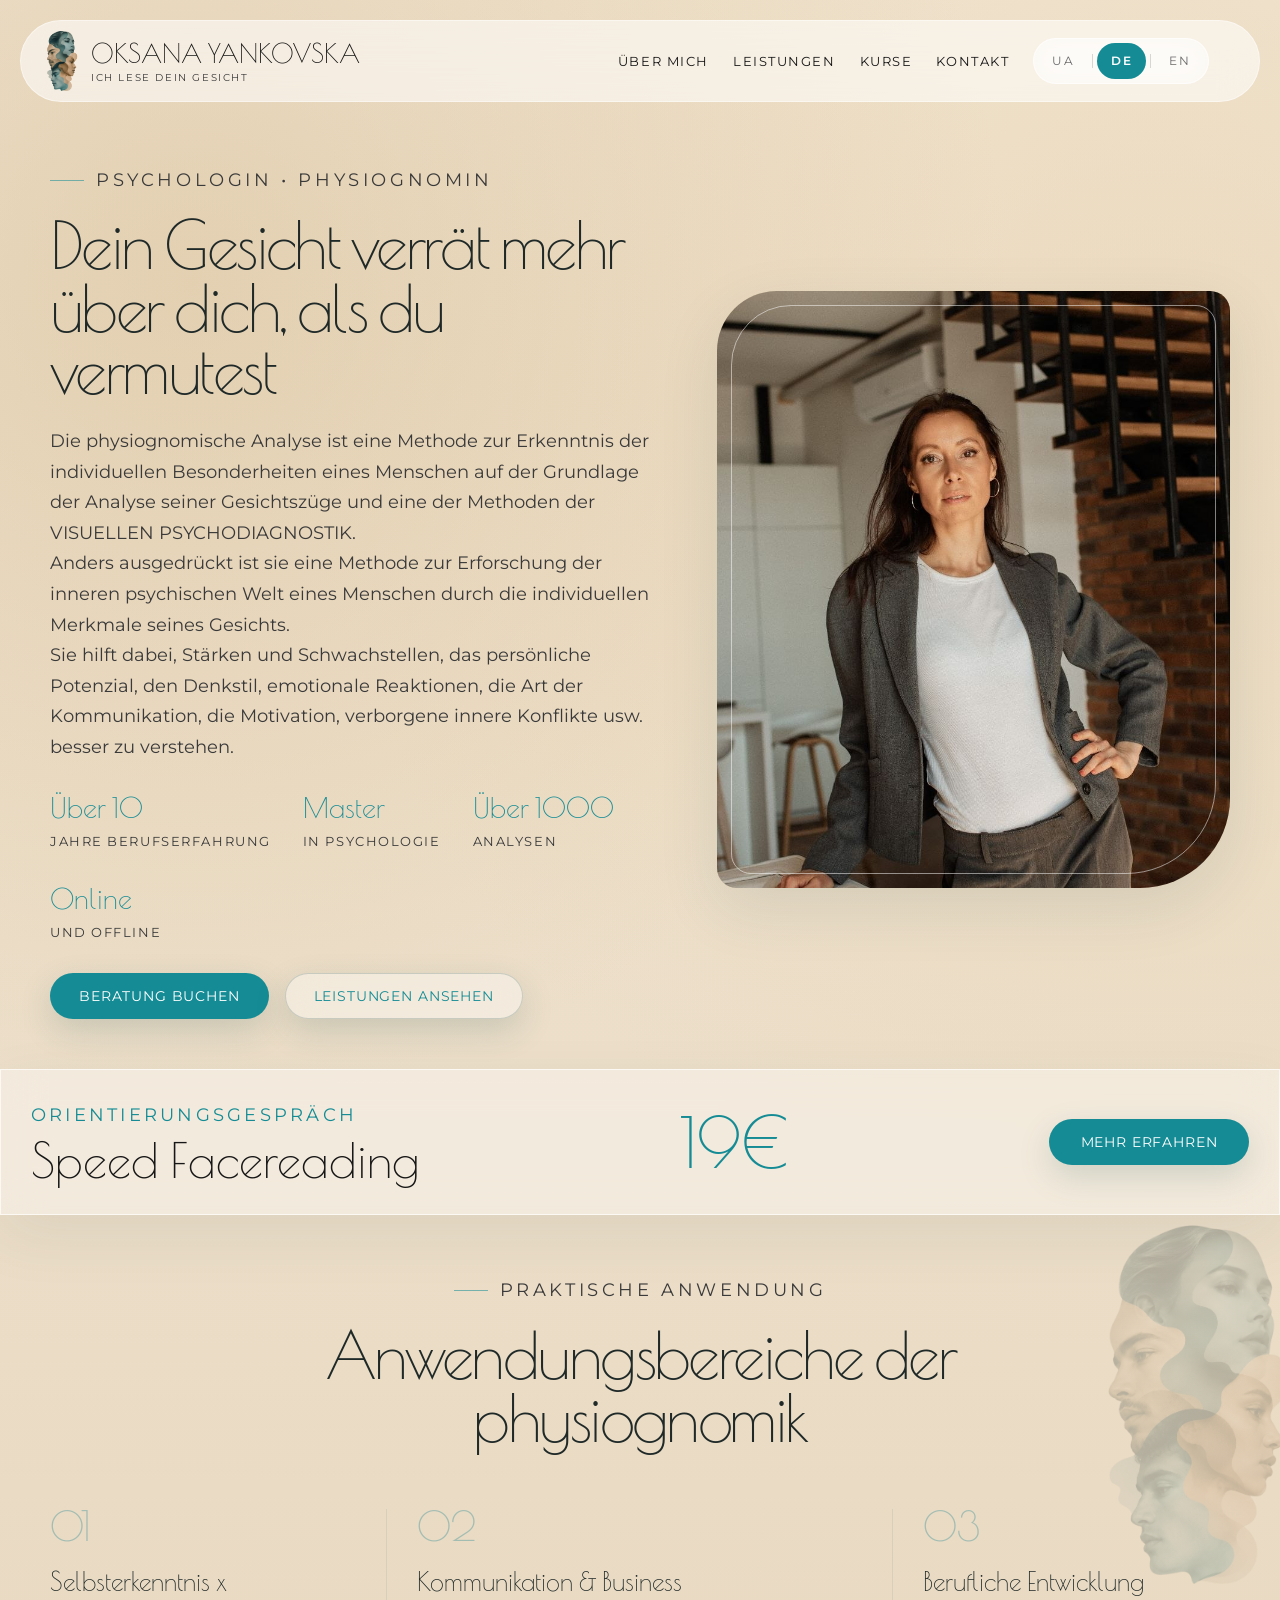
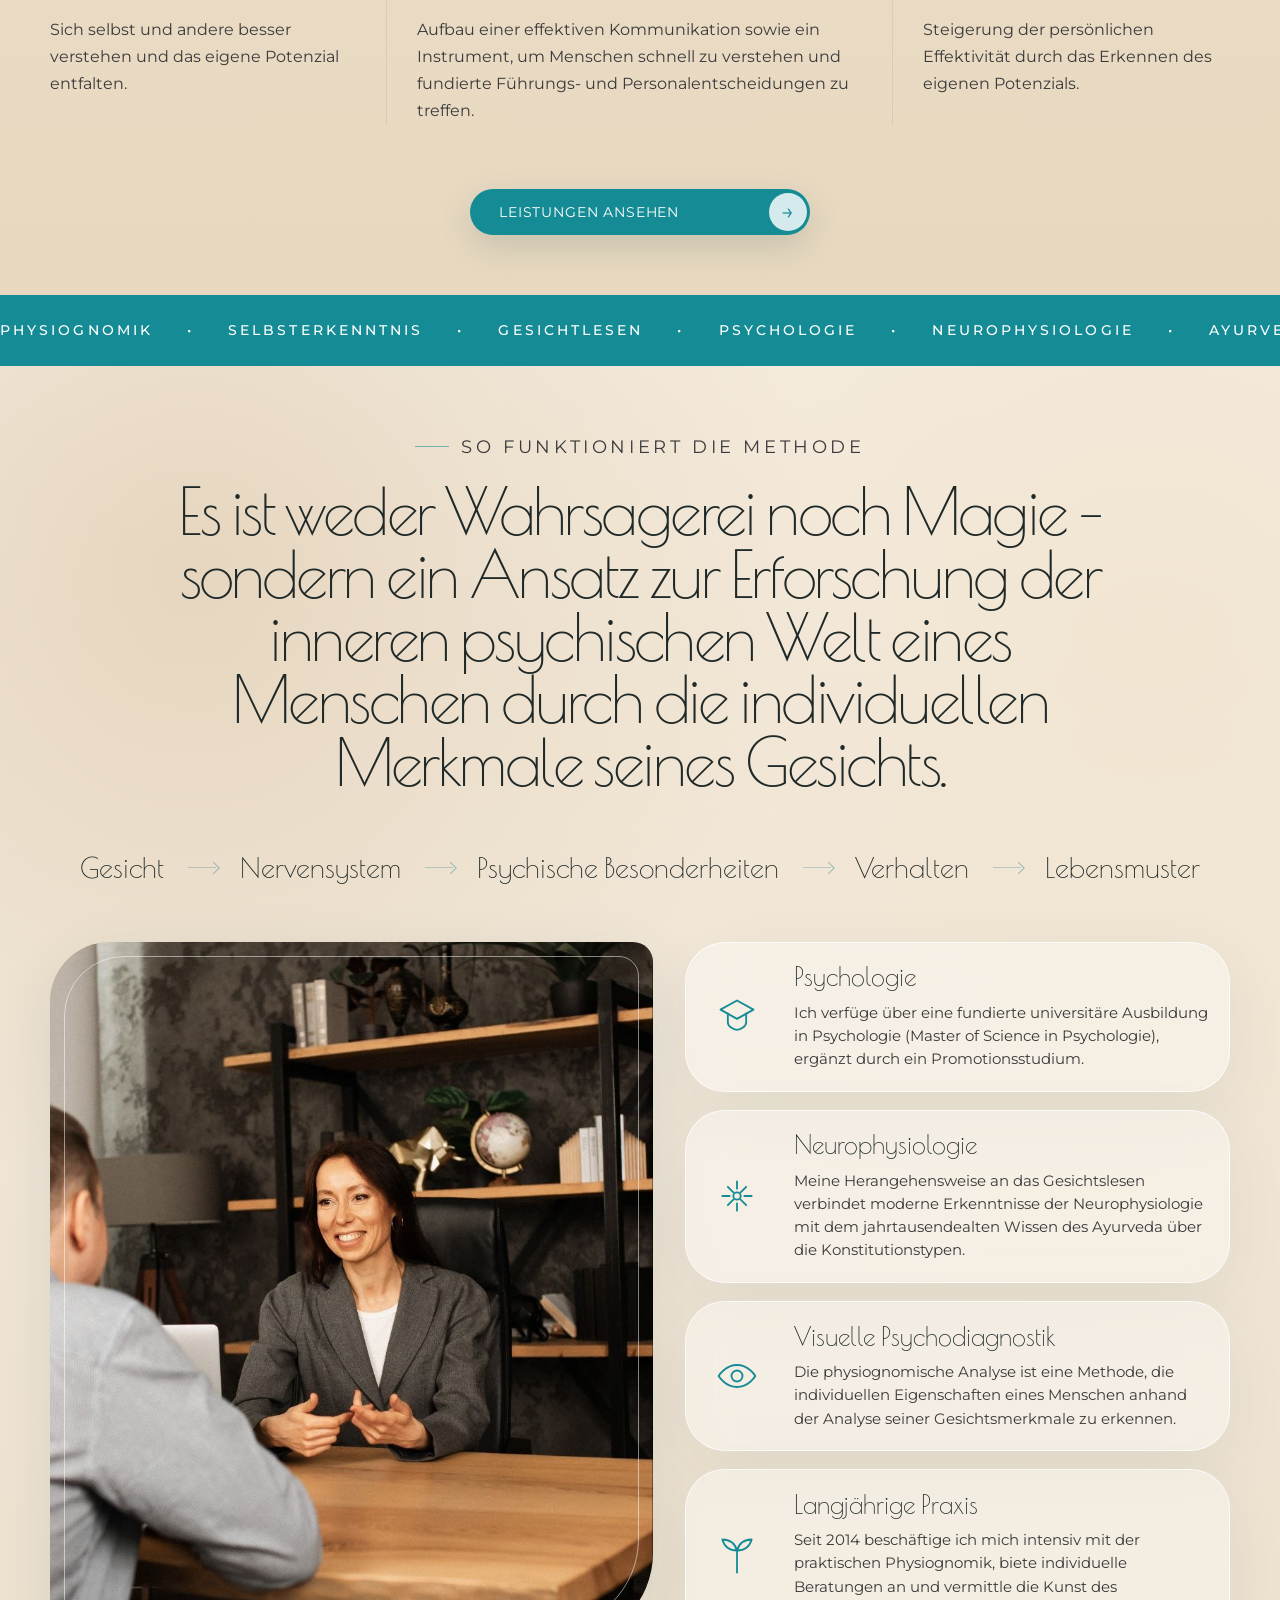
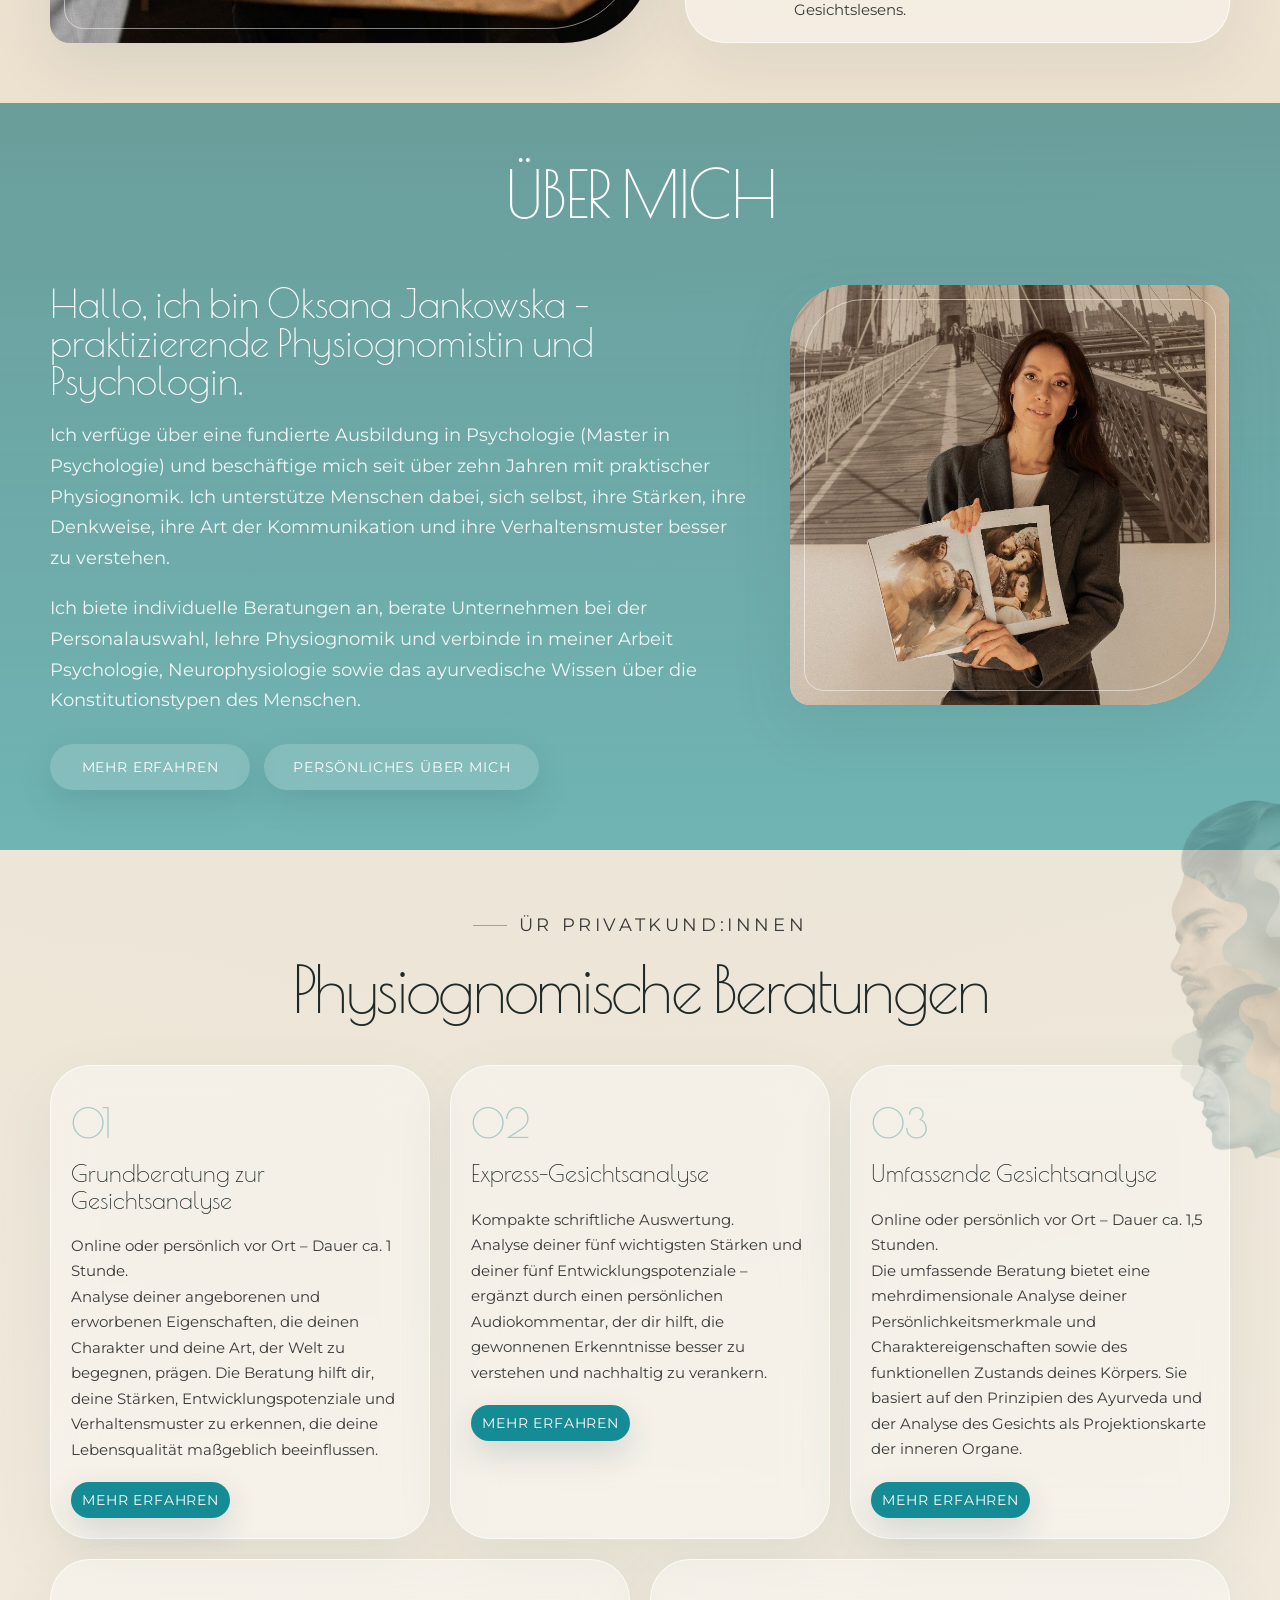
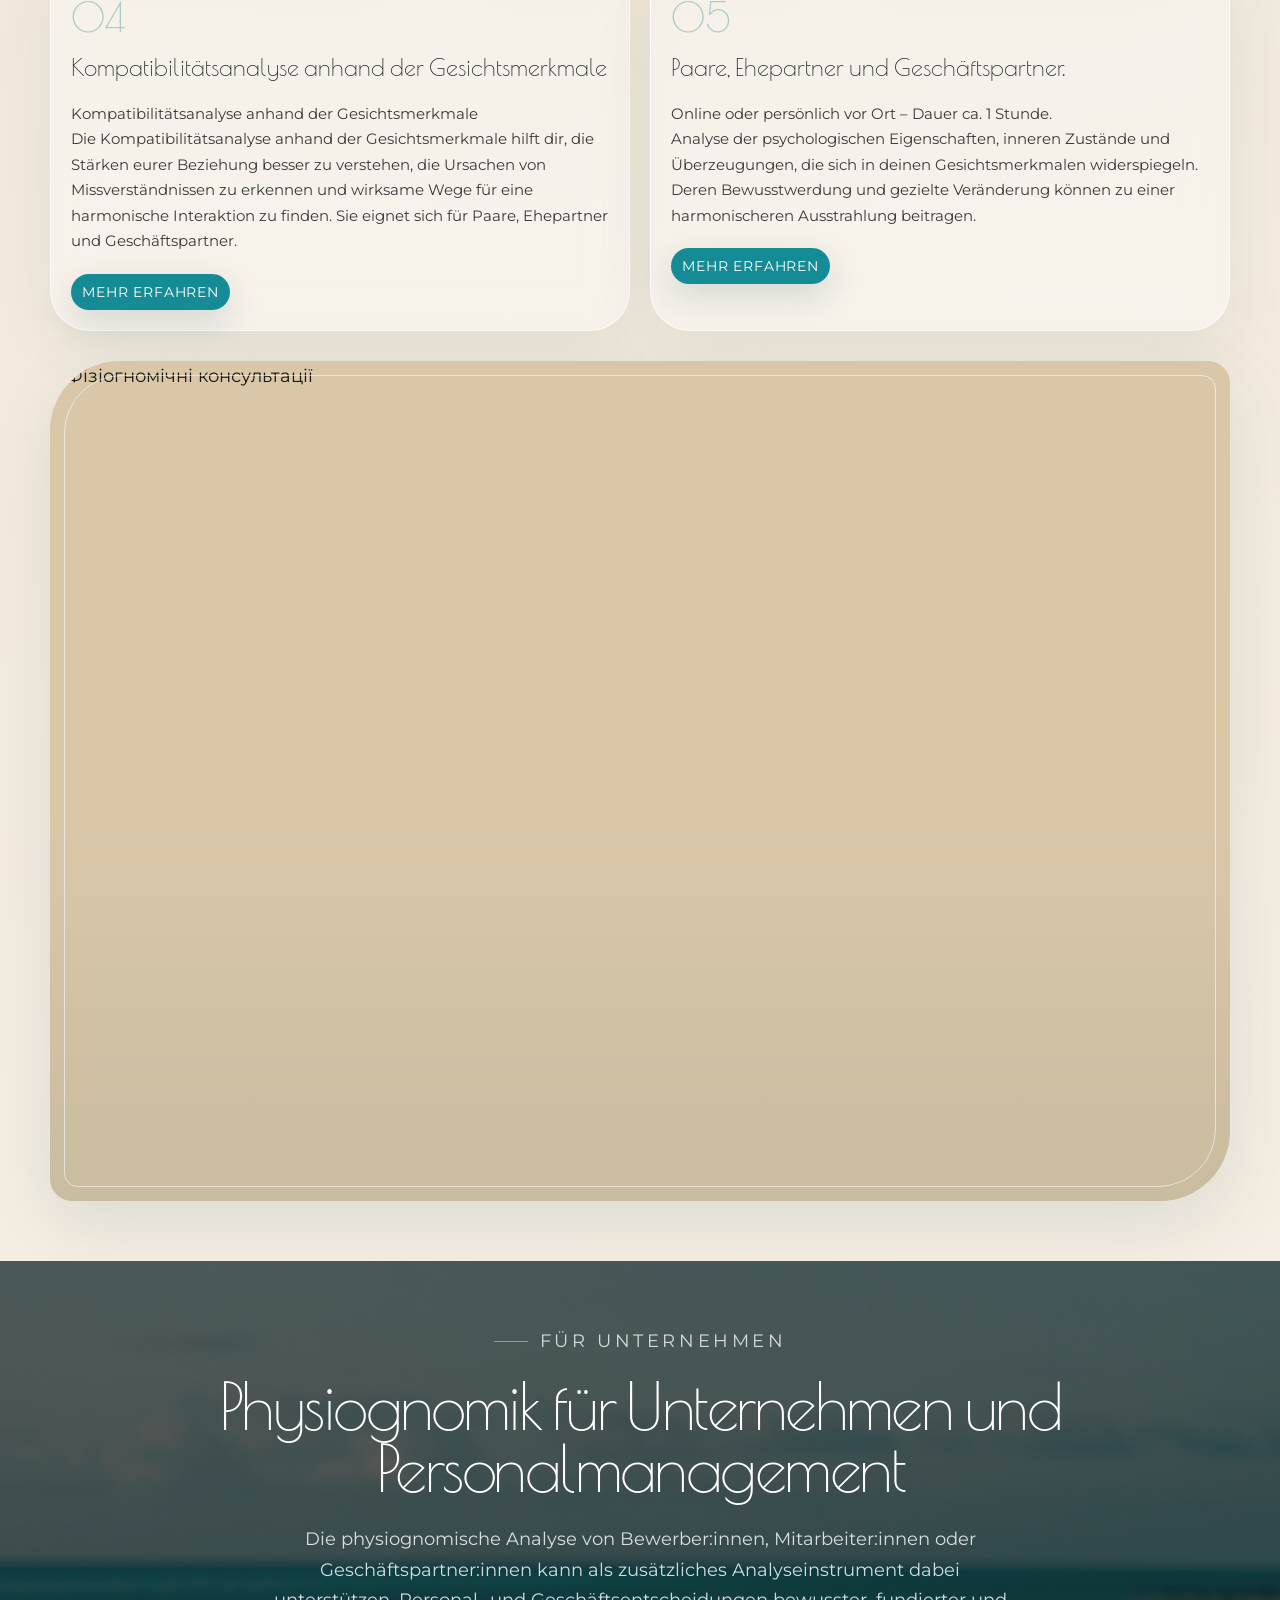
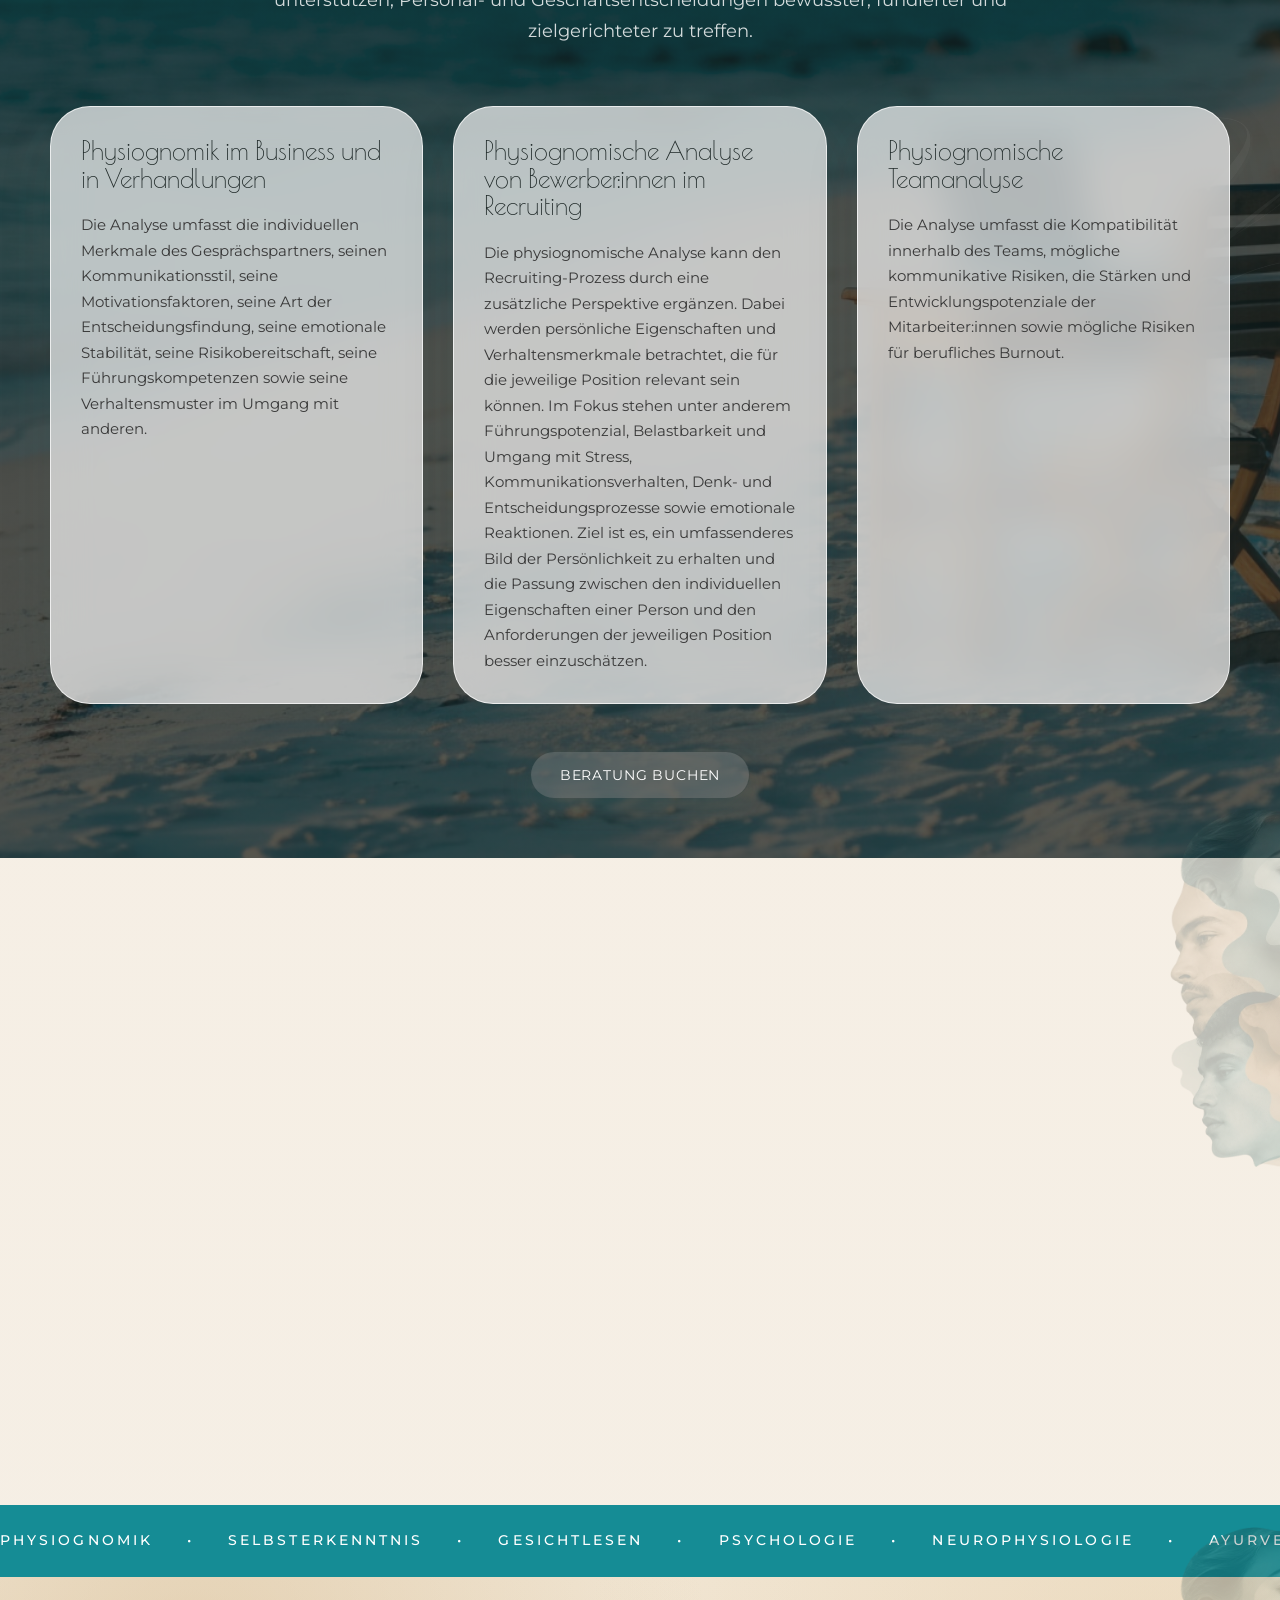
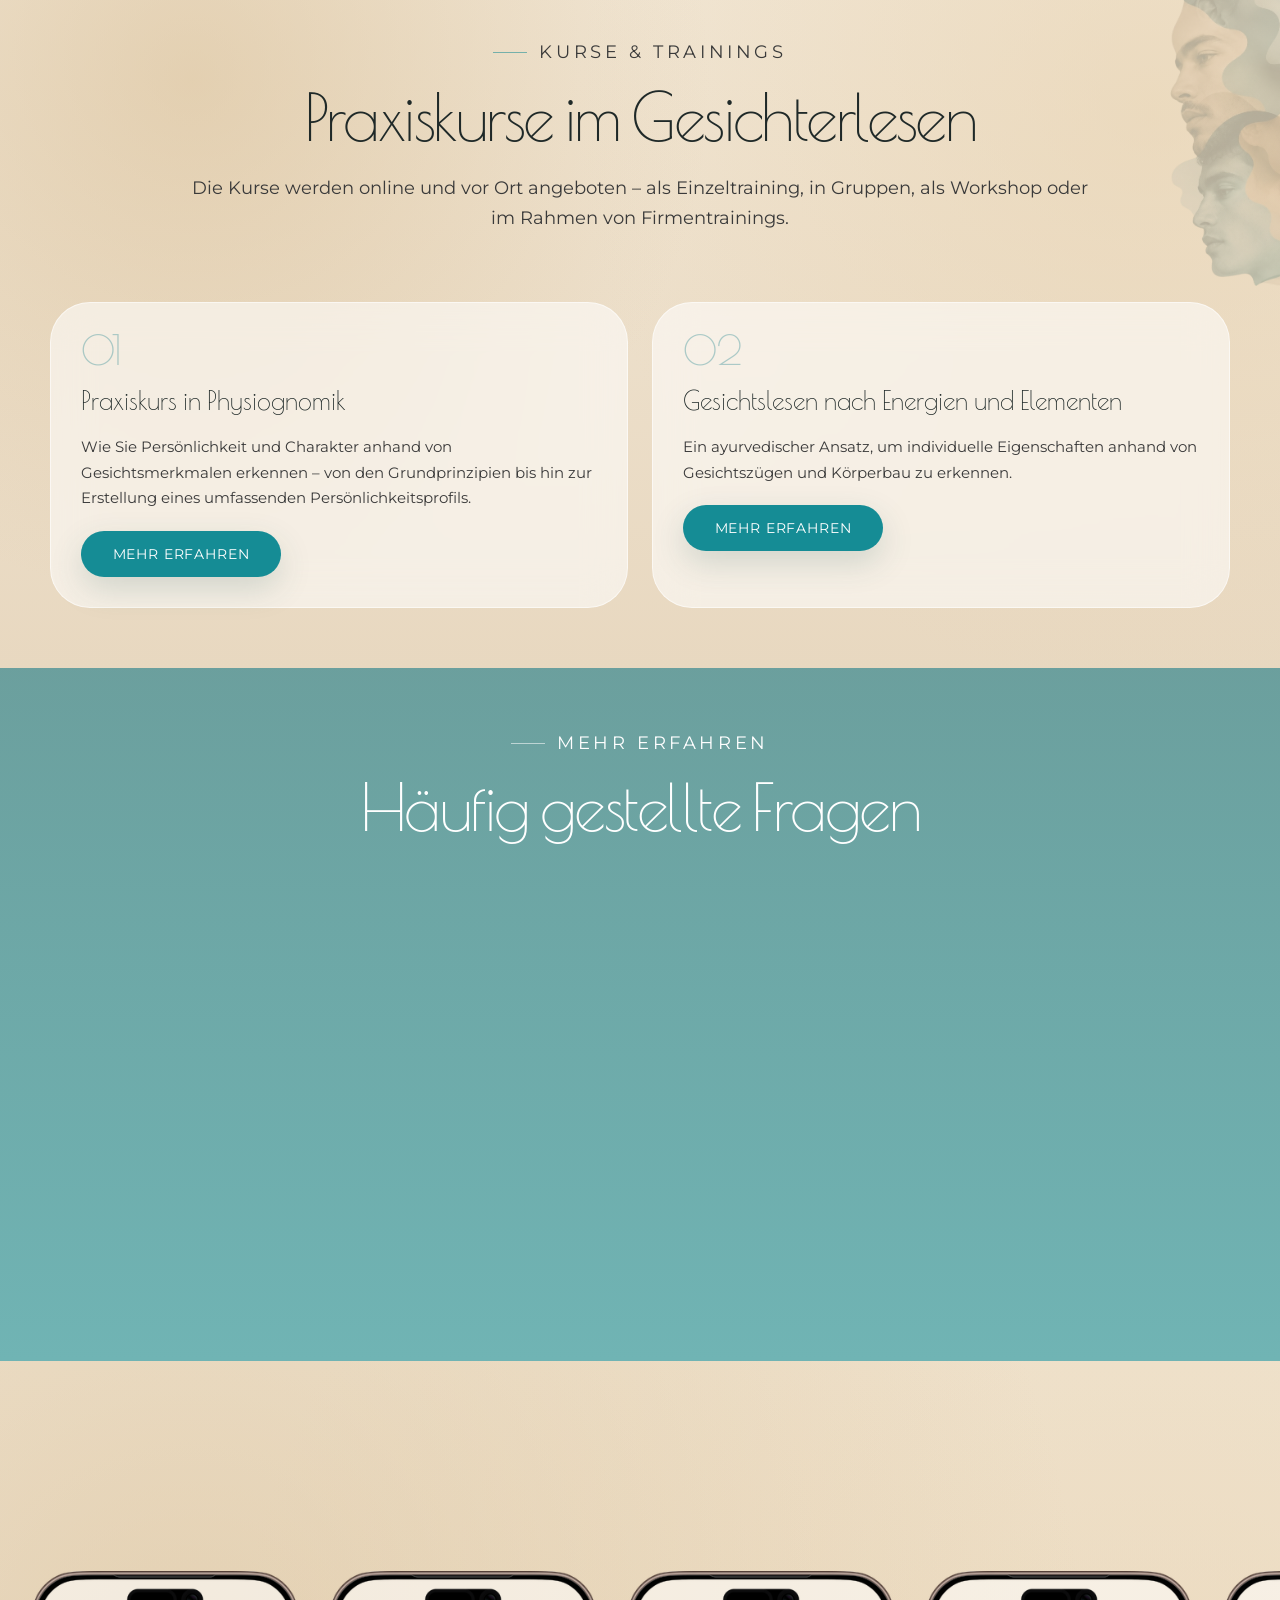
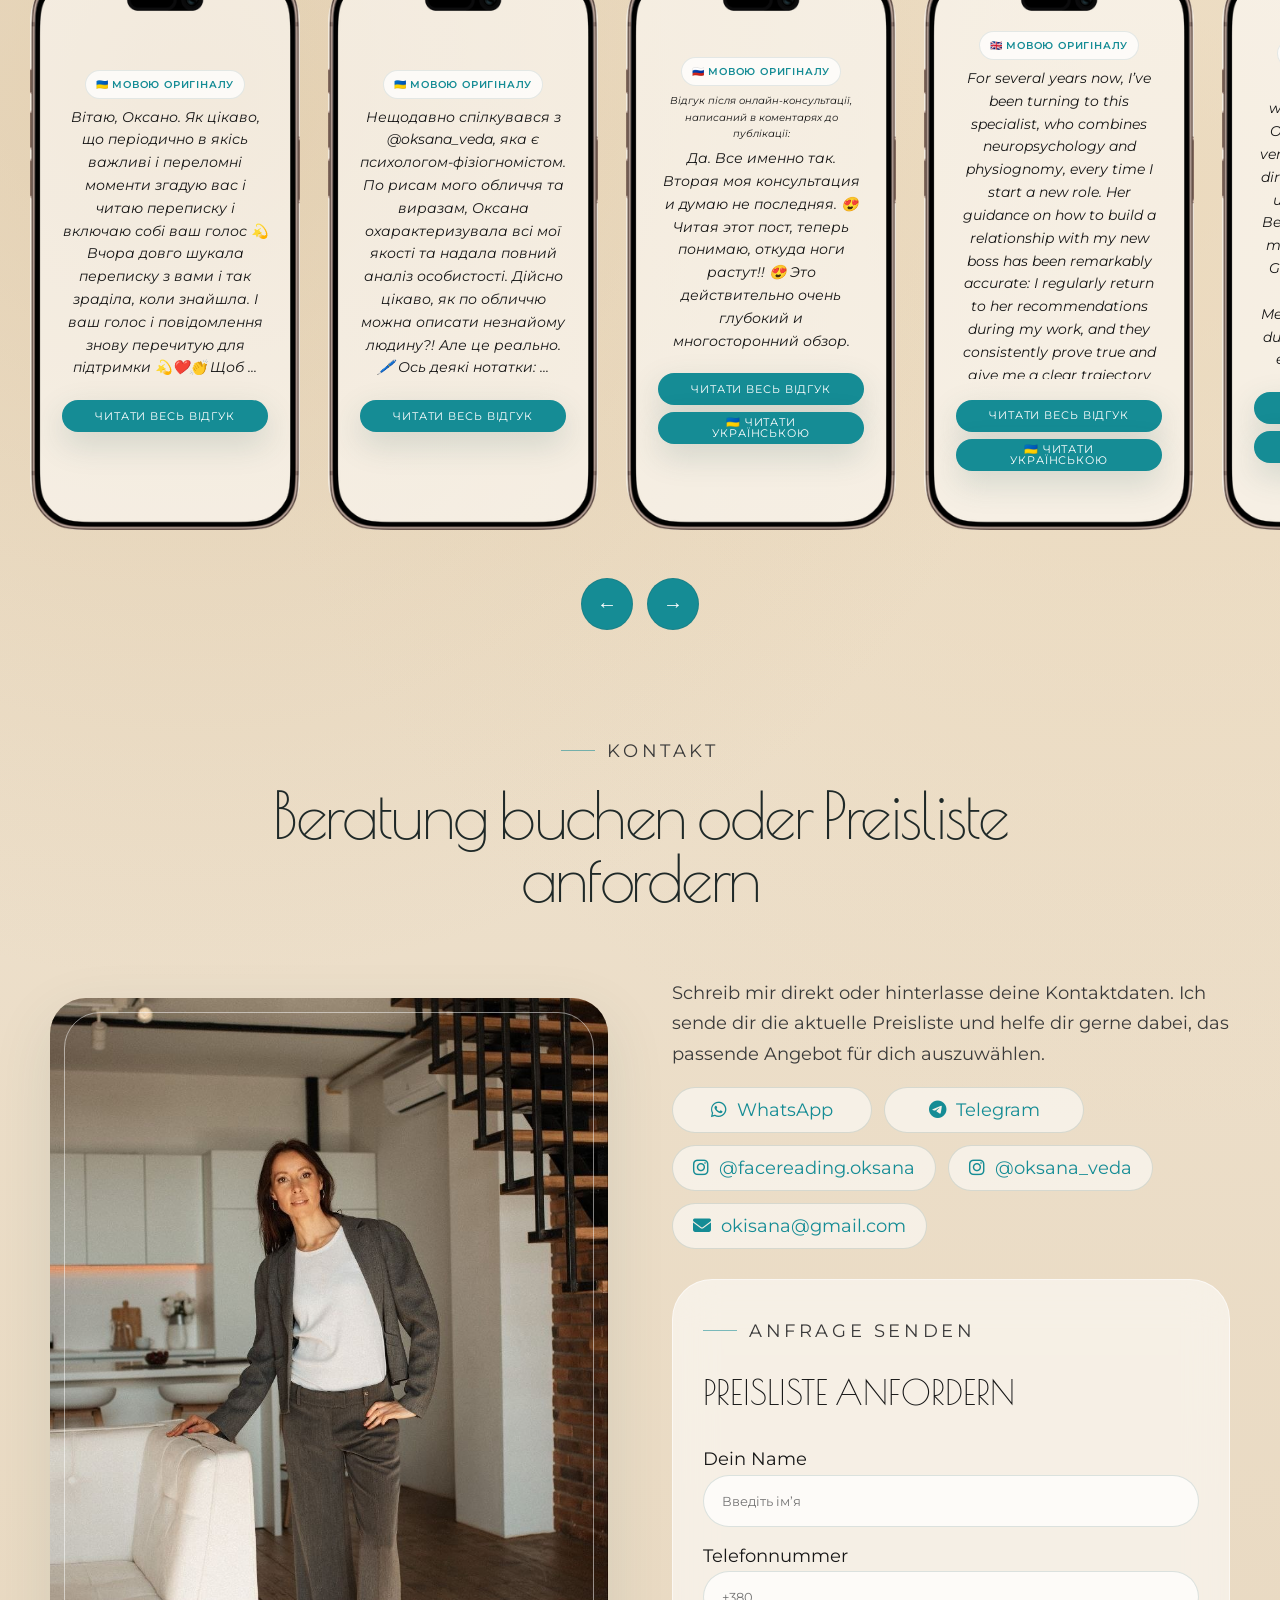
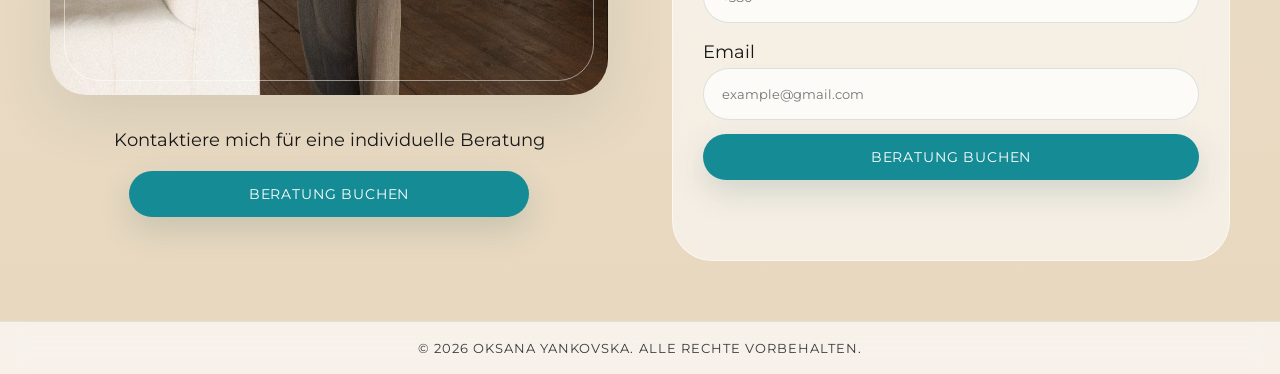
==== de.html @ 9936802c "Add files via upload" ====
<!doctype html>
<html lang="de">
  <head>
    <meta charset="UTF-8" />
    <meta name="viewport" content="width=device-width, initial-scale=1.0" />
    <title>Oksana Yankovska | Psychologin • Physiognomin</title>
    <link
      rel="stylesheet"
      href="https://cdnjs.cloudflare.com/ajax/libs/font-awesome/6.7.2/css/all.min.css"
    />
    <link rel="stylesheet" href="style.css" />
  </head>

  <body>
    <header class="header">
      <div class="container header__inner">
        <a href="#" class="logo">
          <img src="img/logo-img.png" alt=" OKSANA YANKOVSKA" />
          <span class="logo__text">
            OKSANA YANKOVSKA
            <span>ICH LESE DEIN GESICHT</span>
          </span>
        </a>

        <nav class="nav" id="mobileMenu">
          <a href="#story" class="nav__link">ÜBER MICH</a>
          <a href="#services" class="nav__link">LEISTUNGEN</a>
          <a href="#study" class="nav__link">KURSE</a>
          <a href="#contact" class="nav__link">KONTAKT</a>
          <div class="language-switch">
            <a href="index.html">UA</a>
            <span></span>
            <a href="de.html" class="active">DE</a>
            <span></span>
            <a href="en.html">EN</a>
          </div>
          <a href="#services" class="btn btn--mobile">BERATUNG BUCHEN</a>
        </nav>

        <button class="burger">
          <span></span>
          <span></span>
          <span></span>
        </button>
      </div>
    </header>

    <main>
      <section class="hero">
        <div class="container hero__grid">
          <div class="hero__content fade-up">
            <p class="eyebrow">Psychologin • Physiognomin</p>

            <h1 class="hero__title">
              Dein Gesicht verrät mehr über dich, als du vermutest
            </h1>

            <p class="hero__text">
              Die physiognomische Analyse ist eine Methode zur Erkenntnis der
              individuellen Besonderheiten eines Menschen auf der Grundlage der
              Analyse seiner Gesichtszüge und eine der Methoden der VISUELLEN
              PSYCHODIAGNOSTIK.
              <br />
              Anders ausgedrückt ist sie eine Methode zur Erforschung der
              inneren psychischen Welt eines Menschen durch die individuellen
              Merkmale seines Gesichts.
              <br />
              Sie hilft dabei, Stärken und Schwachstellen, das persönliche
              Potenzial, den Denkstil, emotionale Reaktionen, die Art der
              Kommunikation, die Motivation, verborgene innere Konflikte usw.
              besser zu verstehen.
            </p>

            <div class="hero-stats">
              <div class="hero-stat">
                <strong>Über 10</strong>
                <span>Jahre Berufserfahrung</span>
              </div>

              <div class="hero-stat">
                <strong>Master</strong>
                <span>in Psychologie</span>
              </div>

              <div class="hero-stat">
                <strong>Über 1000</strong>
                <span>Analysen</span>
              </div>

              <div class="hero-stat">
                <strong>Online</strong>
                <span>und offline</span>
              </div>
            </div>

            <div class="hero__actions">
              <a href="#contact" class="btn">Beratung buchen</a>
              <a href="#services" class="btn btn--light">Leistungen ansehen</a>
            </div>
          </div>

          <div class="hero__media fade-in">
            <div class="photo-frame">
              <img src="img/oksana.jpg" alt="Оксана Янковська" />
            </div>
          </div>
        </div>
        <div class="speed-bar fade-up">
          <div class="speed-bar__left">
            <span class="speed-bar__label">Orientierungsgespräch</span>
            <h2>Speed Facereading</h2>
          </div>

          <div class="speed-bar__price"><strong>19€</strong></div>

          <button class="btn service-more" data-modal="service-speed">
            Mehr erfahren
          </button>
        </div>

        <div class="container">
          <div class="applications-card fade-up">
            <div class="applications-watermark" aria-hidden="true">
              <img src="img/logo-img.png" alt="" />
            </div>

            <div class="head">
              <p class="eyebrow">PRAKTISCHE ANWENDUNG</p>

              <h2 class="title">Anwendungsbereiche der physiognomik</h2>
            </div>

            <div class="applications-grid">
              <article class="application-item">
                <span class="application-number">01</span>
                <h3>Selbsterkenntnis x</h3>
                <p>
                  Sich selbst und andere besser verstehen und das eigene
                  Potenzial entfalten.
                </p>
              </article>

              <article class="application-item">
                <span class="application-number">02</span>
                <h3>Kommunikation & Business</h3>
                <p>
                  Aufbau einer effektiven Kommunikation sowie ein Instrument, um
                  Menschen schnell zu verstehen und fundierte Führungs- und
                  Personalentscheidungen zu treffen.
                </p>
              </article>

              <article class="application-item">
                <span class="application-number">03</span>
                <h3>Berufliche Entwicklung</h3>
                <p>
                  Steigerung der persönlichen Effektivität durch das Erkennen
                  des eigenen Potenzials.
                </p>
              </article>
            </div>

            <div class="applications-actions">
              <a href="#services" class="btn">
                Leistungen ansehen
                <span class="btn-arrow">→</span>
              </a>
            </div>
          </div>
        </div>
      </section>

      <section class="ticker">
        <div class="ticker-track">
          <span>Physiognomik</span>
          <span>•</span>

          <span>Selbsterkenntnis</span>
          <span>•</span>

          <span>Gesichtlesen</span>
          <span>•</span>

          <span>Psychologie</span>
          <span>•</span>

          <span>Neurophysiologie</span>
          <span>•</span>

          <span>Ayurveda</span>
          <span>•</span>

          <!-- дублюємо -->

          <span>Physiognomik</span>
          <span>•</span>

          <span>Selbsterkenntnis</span>
          <span>•</span>

          <span>Gesichtlesen</span>
          <span>•</span>

          <span>Psychologie</span>
          <span>•</span>

          <span>Neurophysiologie</span>
          <span>•</span>

          <span>Ayurveda</span>
        </div>
      </section>
      <section class="method-work" id="method-work">
        <div class="container">
          <div class="method-work__head fade-up">
            <p class="eyebrow">SO FUNKTIONIERT DIE METHODE</p>

            <h2 class="title">
              Es ist weder Wahrsagerei noch Magie – sondern ein Ansatz zur
              Erforschung der inneren psychischen Welt eines Menschen durch die
              individuellen Merkmale seines Gesichts.
            </h2>

            <!-- <p class="method-work__subtitle">
              Мій підхід до читання обличчя інтегрує сучасні знання
              нейрофізіології та давні аюрведичні знання про типи конституції.
            </p> -->
          </div>

          <div class="method-chain-card fade-up">
            <div class="method-chain-step">Gesicht</div>

            <div class="method-chain-line"></div>

            <div class="method-chain-step">Nervensystem</div>

            <div class="method-chain-line"></div>

            <div class="method-chain-step">Psychische Besonderheiten</div>

            <div class="method-chain-line"></div>

            <div class="method-chain-step">Verhalten</div>

            <div class="method-chain-line"></div>

            <div class="method-chain-step">Lebensmuster</div>
          </div>

          <div class="method-work__grid">
            <div class="photo-frame">
              <img src="img/method.jpg" alt="" />
            </div>

            <div class="method-info fade-in">
              <article class="method-info-card">
                <div class="method-info-card__icon">
                  <svg viewBox="0 0 24 24" fill="none">
                    <path d="M3 8l9-5 9 5-9 5-9-5Z" />
                    <path d="M7 10v5c0 2 3 4 5 4s5-2 5-4v-5" />
                  </svg>
                </div>

                <div>
                  <h3>Psychologie</h3>
                  <p>
                    Ich verfüge über eine fundierte universitäre Ausbildung in
                    Psychologie (Master of Science in Psychologie), ergänzt
                    durch ein Promotionsstudium.
                  </p>
                </div>
              </article>

              <article class="method-info-card">
                <div class="method-info-card__icon">
                  <svg viewBox="0 0 24 24" fill="none">
                    <circle cx="12" cy="12" r="2" />
                    <path d="M12 4v4M12 16v4M4 12h4M16 12h4" />
                    <path d="M7 7l3 3M14 14l3 3M17 7l-3 3M10 14l-3 3" />
                  </svg>
                </div>

                <div>
                  <h3>Neurophysiologie</h3>
                  <p>
                    Meine Herangehensweise an das Gesichtslesen verbindet
                    moderne Erkenntnisse der Neurophysiologie mit dem
                    jahrtausendealten Wissen des Ayurveda über die
                    Konstitutionstypen.
                  </p>
                </div>
              </article>

              <article class="method-info-card">
                <div class="method-info-card__icon">
                  <svg viewBox="0 0 24 24" fill="none">
                    <path
                      d="M2 12s3.5-6 10-6 10 6 10 6-3.5 6-10 6S2 12 2 12Z"
                    />
                    <circle cx="12" cy="12" r="3" />
                  </svg>
                </div>

                <div>
                  <h3>Visuelle Psychodiagnostik</h3>
                  <p>
                    Die physiognomische Analyse ist eine Methode, die
                    individuellen Eigenschaften eines Menschen anhand der
                    Analyse seiner Gesichtsmerkmale zu erkennen.
                  </p>
                </div>
              </article>

              <article class="method-info-card">
                <div class="method-info-card__icon">
                  <svg viewBox="0 0 24 24" fill="none">
                    <path d="M12 21V9" />
                    <path d="M12 9c-4.5 0-7-2.5-8-6 4.5 0 7 2.5 8 6Z" />
                    <path d="M12 9c4.5 0 7-2.5 8-6-4.5 0-7 2.5-8 6Z" />
                  </svg>
                </div>

                <div>
                  <h3>Langjährige Praxis</h3>
                  <p>
                    Seit 2014 beschäftige ich mich intensiv mit der praktischen
                    Physiognomik, biete individuelle Beratungen an und vermittle
                    die Kunst des Gesichtslesens.
                  </p>
                </div>
              </article>
            </div>

            <div class="method-info__nav">
              <button class="services-arrow method-info-prev">←</button>
              <button class="services-arrow method-info-next">→</button>
            </div>
          </div>
        </div>
      </section>

      <template id="service-speed">
        <h3>Schnelles Gesichterlesen (Speed Facereading)</h3>

        <p>
          Möchtest du die Methode des Gesichterlesens kennenlernen und erleben,
          wie sie in der Praxis funktioniert? Dann ist dieses Angebot der ideale
          Einstieg.
        </p>

        <p>
          <strong>In einem 15-minütigen Online-Gespräch erhältst du:</strong>
        </p>

        <ul>
          <li>Eine kurze Einführung in die Methode der Physiognomik.</li>
          <li>Eine Analyse der 5 dominierenden Gesichtsmerkmale.</li>
          <li>Ein kurzes psychologisches Persönlichkeitsprofil.</li>
          <li>Die Möglichkeit, das Format der Beratung kennenzulernen.</li>
        </ul>

        <p>
          <strong
            >Der Preis für das Orientierungsgespräch beträgt nur 19 €.</strong
          >
        </p>

        <h4>Was wird benötigt?</h4>

        <p>Für den Einstieg genügt ein aktuelles Foto oder Selfie:</p>

        <ul>
          <li>Natürliches Tageslicht.</li>
          <li>Ohne Make-up.</li>
          <li>Die Kamera auf Augenhöhe.</li>
          <li>Stirn und Ohren frei sichtbar.</li>
          <li>Ohne Filter oder Retusche.</li>
        </ul>

        <div class="contact-buttons">
          <a href="https://wa.me/380674334108" target="_blank" class="btn">
            Über WhatsApp bestellen
          </a>

          <a href="https://t.me/psyfacereading" target="_blank" class="btn">
            Über Telegram bestellen
          </a>
        </div>
      </template>
      <section class="story" id="story">
        <div class="container">
          <div class="story__head fade-up">
            <h2 class="title">ÜBER MICH</h2>
          </div>

          <div class="story__grid story__grid--compact">
            <article class="story-card fade-up">
              <p class="story-lead">
                Hallo, ich bin Oksana Jankowska – praktizierende Physiognomistin
                und Psychologin.
              </p>

              <p>
                Ich verfüge über eine fundierte Ausbildung in Psychologie
                (Master in Psychologie) und beschäftige mich seit über zehn
                Jahren mit praktischer Physiognomik. Ich unterstütze Menschen
                dabei, sich selbst, ihre Stärken, ihre Denkweise, ihre Art der
                Kommunikation und ihre Verhaltensmuster besser zu verstehen.
              </p>

              <p>
                Ich biete individuelle Beratungen an, berate Unternehmen bei der
                Personalauswahl, lehre Physiognomik und verbinde in meiner
                Arbeit Psychologie, Neurophysiologie sowie das ayurvedische
                Wissen über die Konstitutionstypen des Menschen.
              </p>
              <div class="story__actions">
                <button class="btn story-more btn-blur" type="button">
                  MEHR ERFAHREN
                </button>

                <button class="btn btn-blur story-unofficial" type="button">
                  PERSÖNLICHES ÜBER MICH
                </button>
              </div>
            </article>

            <div class="photo-frame">
              <img src="img/oksana.jpeg" alt="Оксана Янковська" />
            </div>
          </div>
        </div>
      </section>

      <div class="service-modal" id="aboutModal">
        <div class="service-modal__overlay"></div>

        <div class="service-modal__content">
          <button class="service-modal__close">×</button>

          <div class="service-modal__body">
            <h3>OFFIZIELL ÜBER MICH</h3>

            <p>
              Ich verfüge über eine fundierte universitäre Ausbildung in
              Psychologie (Master in Psychologie), ergänzt durch ein
              Promotionsstudium.
            </p>

            <p>
              Seit 2014 beschäftige ich mich nach meiner Ausbildung am United
              Physiognomist Center mit praktischer Physiognomik. Dort habe ich
              diesen Bereich der visuellen Psychodiagnostik erlernt.
            </p>

            <p>
              Ich führe individuelle Beratungen im Gesichtslesen durch und
              berate Unternehmen bei der Personalauswahl und
              Personalbeurteilung.
            </p>

            <p>
              Ich habe einen eigenständigen Kurs über die psychologischen
              Grundlagen der Physiognomik entwickelt und ihn als eigenständiges
              Lehrfach an einer nationalen Universität in Kyjiw (Ukraine)
              unterrichtet.
            </p>

            <p>
              Darüber hinaus führe ich Trainings zur Anwendung physiognomischer
              Erkenntnisse in der Kommunikation, im Dienstleistungsbereich und
              im Vertrieb durch.
            </p>

            <p>
              Derzeit absolviere ich eine Weiterbildung zur
              <strong>Psychologischen Ayurveda-Coachin</strong>
              (Institut für Psychologie und Ayurveda, Deutschland) und vertiefe
              mein Wissen im Bereich der Diagnostik des funktionellen
              Körperzustands anhand von Gesichtsmerkmalen.
            </p>

            <p>
              Meine Herangehensweise an das Gesichtslesen verbindet moderne
              Erkenntnisse der Neurophysiologie mit dem jahrtausendealten Wissen
              des Ayurveda über die Konstitutionstypen.
            </p>

            <p>
              Das Besondere an einer physiognomischen Beratung ist, dass ein
              Mensch bereits in nur einer Sitzung ein Verständnis für seine
              eigenen Stärken, seine Denkweise, seine Verhaltensmuster und seine
              Entwicklungspotenziale gewinnt – Erkenntnisse, für deren
              Bewusstwerdung sonst oft Jahre der Beobachtung und Selbstreflexion
              erforderlich sind.
            </p>

            <p>
              Beratungen sind sowohl persönlich (face-to-face) als auch online
              für Klientinnen und Klienten auf Ukrainisch, Englisch und Deutsch
              verfügbar.
            </p>

            <p>
              Wenn Sie sich für Physiognomik interessieren, lade ich Sie
              herzlich zu einer Beratung oder einem meiner Workshops ein, um
              diese außergewöhnliche Methode des Verständnisses der menschlichen
              Natur näher kennenzulernen.
            </p>
          </div>
        </div>
      </div>

      <div class="service-modal" id="unofficialModal">
        <div class="service-modal__overlay"></div>

        <div class="service-modal__content">
          <button class="service-modal__close">×</button>

          <div class="service-modal__body">
            <h3>PERSÖNLICHES ÜBER MICH</h3>

            <p>
              Ich hatte immer das Gefühl, dass die Natur irgendwo einen
              Spickzettel für die menschliche Psyche versteckt hat. Also machte
              ich mich auf die Suche nach einer Möglichkeit, Menschen schneller
              zu verstehen, als sie sagen können: „Also eigentlich bin ich ein
              sehr kommunikativer Mensch …“
            </p>

            <p>
              Die größte Herausforderung war allerdings nicht, Gesichter lesen
              zu lernen, sondern das Wort „Physiognomistin“ in mein Profil zu
              schreiben. Für eine akademisch ausgebildete Psychologin klingt das
              ungefähr so, als würde eine Professorin für Neurowissenschaften
              sagen: „Und jetzt sprechen wir über Karma.“
            </p>

            <p>
              Aber angefangen hat alles ganz pragmatisch. Ich arbeitete als
              Psychologin in den Bereichen Wirtschaft, Human Resources,
              Personalauswahl und Organisationsdiagnostik. Dabei ließ mich ein
              Gedanke einfach nicht los: Gibt es wirklich keinen Weg, schneller
              zu verstehen, wer einem gegenübersitzt?
            </p>

            <p>
              Keine Interviews, die eineinhalb Stunden dauern. Keine endlosen
              Tests. Sondern in wenigen Minuten. So bin ich schließlich bei der
              Physiognomik gelandet.
            </p>

            <p>
              Zuerst kamen die Bücher. Dann eine fundierte Ausbildung. Danach
              wieder Bücher. Dann noch mehr Ausbildungen. Denn meine innere
              Skeptikerin sagte immer wieder: „Glaub nicht. Überprüf es.“
            </p>

            <p>
              Für mich ist Physiognomik die Express-Version des Kennenlernens.
              Ein Blick ins Gesicht – und schon entsteht ein erster Eindruck von
              der Denkweise, dem Kommunikationsstil, dem Umgang mit Stress, den
              Stärken und den Verletzlichkeiten eines Menschen.
            </p>

            <p>
              Bis heute überprüfe ich alles, vergleiche, analysiere und suche
              nach neurophysiologischen Erklärungen. Denn ich fühle mich dort am
              wohlsten, wo es Raum für Fragen, Zweifel und Forschung gibt.
            </p>

            <p>
              Deshalb bin ich hier, um dir die evidenzbasierte Physiognomik
              näherzubringen. Ohne Wahrsagerei und mystische Magie – dafür mit
              kritischem Denken und einer großen Neugier darauf, wie viel unser
              eigenes Gesicht über uns erzählen kann.
            </p>
          </div>
        </div>
      </div>

      <section class="services" id="services">
        <div class="container">
          <div class="services__head fade-up">
            <p class="eyebrow">ÜR PRIVATKUND:INNEN</p>
            <h2 class="title">Physiognomische Beratungen</h2>
          </div>
          <div class="applications-watermark" aria-hidden="true">
            <img src="img/logo-img.png" alt="" />
          </div>

          <div class="services-grid">
            <article class="service-card">
              <!-- <div class="service-badge">-30% до 01.09.2026</div> -->
              <span>01</span>
              <h3>Grundberatung zur Gesichtsanalyse</h3>
              <p>
                Online oder persönlich vor Ort – Dauer ca. 1 Stunde.
                <br />
                Analyse deiner angeborenen und erworbenen Eigenschaften, die
                deinen Charakter und deine Art, der Welt zu begegnen, prägen.
                Die Beratung hilft dir, deine Stärken, Entwicklungspotenziale
                und Verhaltensmuster zu erkennen, die deine Lebensqualität
                maßgeblich beeinflussen.
              </p>
              <button class="service-more" data-modal="service-2">
                MEHR ERFAHREN
              </button>
            </article>

            <article class="service-card">
              <span>02</span>
              <h3>Express-Gesichtsanalyse</h3>
              <p>
                Kompakte schriftliche Auswertung. <br />
                Analyse deiner fünf wichtigsten Stärken und deiner fünf
                Entwicklungspotenziale – ergänzt durch einen persönlichen
                Audiokommentar, der dir hilft, die gewonnenen Erkenntnisse
                besser zu verstehen und nachhaltig zu verankern.
              </p>
              <button class="service-more" data-modal="service-1">
                MEHR ERFAHREN
              </button>
            </article>

            <article class="service-card">
              <span>03</span>
              <h3>Umfassende Gesichtsanalyse</h3>
              <p>
                Online oder persönlich vor Ort – Dauer ca. 1,5 Stunden. <br />
                Die umfassende Beratung bietet eine mehrdimensionale Analyse
                deiner Persönlichkeitsmerkmale und Charaktereigenschaften sowie
                des funktionellen Zustands deines Körpers. Sie basiert auf den
                Prinzipien des Ayurveda und der Analyse des Gesichts als
                Projektionskarte der inneren Organe.
              </p>
              <button class="service-more" data-modal="service-3">
                MEHR ERFAHREN
              </button>
            </article>

            <article class="service-card">
              <span>04</span>
              <h3>Kompatibilitätsanalyse anhand der Gesichtsmerkmale</h3>
              <p>
                Kompatibilitätsanalyse anhand der Gesichtsmerkmale

                <br />
                Die Kompatibilitätsanalyse anhand der Gesichtsmerkmale hilft
                dir, die Stärken eurer Beziehung besser zu verstehen, die
                Ursachen von Missverständnissen zu erkennen und wirksame Wege
                für eine harmonische Interaktion zu finden. Sie eignet sich für
                Paare, Ehepartner und Geschäftspartner.
              </p>
              <button class="service-more" data-modal="service-4">
                MEHR ERFAHREN
              </button>
            </article>

            <article class="service-card">
              <span>05</span>
              <h3>Paare, Ehepartner und Geschäftspartner.</h3>
              <p>
                Online oder persönlich vor Ort – Dauer ca. 1 Stunde.
                <br />
                Analyse der psychologischen Eigenschaften, inneren Zustände und
                Überzeugungen, die sich in deinen Gesichtsmerkmalen
                widerspiegeln. Deren Bewusstwerdung und gezielte Veränderung
                können zu einer harmonischeren Ausstrahlung beitragen.
              </p>

              <button class="service-more" data-modal="service-6">
                MEHR ERFAHREN
              </button>
            </article>
          </div>
          <div class="services-photo fade-in">
            <img src="img/services.jpg" alt="Фізіогномічні консультації" />
          </div>
          <div class="services-slider">
            <article class="service-card">
              <!-- <div class="service-badge">-30% до 01.09.2026</div> -->
              <span>01</span>
              <h3>Grundberatung zur Gesichtsanalyse</h3>
              <p>
                Online oder persönlich vor Ort – Dauer ca. 1 Stunde.
                <br />
                Analyse deiner angeborenen und erworbenen Eigenschaften, die
                deinen Charakter und deine Art, der Welt zu begegnen, prägen.
                Die Beratung hilft dir, deine Stärken, Entwicklungspotenziale
                und Verhaltensmuster zu erkennen, die deine Lebensqualität
                maßgeblich beeinflussen.
              </p>
              <button class="service-more" data-modal="service-2">
                MEHR ERFAHREN
              </button>
            </article>

            <article class="service-card">
              <span>02</span>
              <h3>Express-Gesichtsanalyse</h3>
              <p>
                Kompakte schriftliche Auswertung. <br />
                Analyse deiner fünf wichtigsten Stärken und deiner fünf
                Entwicklungspotenziale – ergänzt durch einen persönlichen
                Audiokommentar, der dir hilft, die gewonnenen Erkenntnisse
                besser zu verstehen und nachhaltig zu verankern.
              </p>
              <button class="service-more" data-modal="service-1">
                MEHR ERFAHREN
              </button>
            </article>

            <article class="service-card">
              <span>03</span>
              <h3>Umfassende Gesichtsanalyse</h3>
              <p>
                Online oder persönlich vor Ort – Dauer ca. 1,5 Stunden. <br />
                Die umfassende Beratung bietet eine mehrdimensionale Analyse
                deiner Persönlichkeitsmerkmale und Charaktereigenschaften sowie
                des funktionellen Zustands deines Körpers. Sie basiert auf den
                Prinzipien des Ayurveda und der Analyse des Gesichts als
                Projektionskarte der inneren Organe.
              </p>
              <button class="service-more" data-modal="service-3">
                MEHR ERFAHREN
              </button>
            </article>

            <article class="service-card">
              <span>04</span>
              <h3>Kompatibilitätsanalyse anhand der Gesichtsmerkmale</h3>
              <p>
                Kompatibilitätsanalyse anhand der Gesichtsmerkmale

                <br />
                Die Kompatibilitätsanalyse anhand der Gesichtsmerkmale hilft
                dir, die Stärken eurer Beziehung besser zu verstehen, die
                Ursachen von Missverständnissen zu erkennen und wirksame Wege
                für eine harmonische Interaktion zu finden. Sie eignet sich für
                Paare, Ehepartner und Geschäftspartner.
              </p>
              <button class="service-more" data-modal="service-4">
                MEHR ERFAHREN
              </button>
            </article>

            <article class="service-card">
              <span>05</span>
              <h3>Paare, Ehepartner und Geschäftspartner.</h3>
              <p>
                Online oder persönlich vor Ort – Dauer ca. 1 Stunde.
                <br />
                Analyse der psychologischen Eigenschaften, inneren Zustände und
                Überzeugungen, die sich in deinen Gesichtsmerkmalen
                widerspiegeln. Deren Bewusstwerdung und gezielte Veränderung
                können zu einer harmonischeren Ausstrahlung beitragen.
              </p>

              <button class="service-more" data-modal="service-6">
                MEHR ERFAHREN
              </button>
            </article>
          </div>

          <div class="services__nav">
            <button class="services-arrow services-prev">←</button>
            <button class="services-arrow services-next">→</button>
          </div>
        </div>
      </section>

      <section class="business" id="business">
        <div class="container">
          <div class="business__head fade-up">
            <p class="eyebrow">FÜR UNTERNEHMEN</p>

            <h2 class="title">
              Physiognomik für Unternehmen und Personalmanagement
            </h2>

            <p class="business__text">
              Die physiognomische Analyse von Bewerber:innen, Mitarbeiter:innen
              oder Geschäftspartner:innen kann als zusätzliches
              Analyseinstrument dabei unterstützen, Personal- und
              Geschäftsentscheidungen bewusster, fundierter und zielgerichteter
              zu treffen.
            </p>
          </div>

          <div class="business-slider">
            <article class="business-card">
              <h3>Physiognomik im Business und in Verhandlungen</h3>
              <p>
                Die Analyse umfasst die individuellen Merkmale des
                Gesprächspartners, seinen Kommunikationsstil, seine
                Motivationsfaktoren, seine Art der Entscheidungsfindung, seine
                emotionale Stabilität, seine Risikobereitschaft, seine
                Führungskompetenzen sowie seine Verhaltensmuster im Umgang mit
                anderen.
              </p>
            </article>

            <article class="business-card">
              <h3>Physiognomische Analyse von Bewerber:innen im Recruiting</h3>
              <p>
                Die physiognomische Analyse kann den Recruiting-Prozess durch
                eine zusätzliche Perspektive ergänzen. Dabei werden persönliche
                Eigenschaften und Verhaltensmerkmale betrachtet, die für die
                jeweilige Position relevant sein können. Im Fokus stehen unter
                anderem Führungspotenzial, Belastbarkeit und Umgang mit Stress,
                Kommunikationsverhalten, Denk- und Entscheidungsprozesse sowie
                emotionale Reaktionen. Ziel ist es, ein umfassenderes Bild der
                Persönlichkeit zu erhalten und die Passung zwischen den
                individuellen Eigenschaften einer Person und den Anforderungen
                der jeweiligen Position besser einzuschätzen.
              </p>
            </article>

            <article class="business-card">
              <h3>Physiognomische Teamanalyse</h3>
              <p>
                Die Analyse umfasst die Kompatibilität innerhalb des Teams,
                mögliche kommunikative Risiken, die Stärken und
                Entwicklungspotenziale der Mitarbeiter:innen sowie mögliche
                Risiken für berufliches Burnout.
              </p>
            </article>
          </div>

          <div class="business__nav">
            <button class="services-arrow business-prev">←</button>
            <button class="services-arrow business-next">→</button>
          </div>

          <div class="business__actions fade-up">
            <a href="#contact" class="btn btn-blur">Beratung buchen</a>
          </div>
        </div>
      </section>

      <section class="photo-guide" id="photo-guide">
        <div class="container">
          <div class="applications-watermark" aria-hidden="true">
            <img src="img/logo-img.png" alt="" />
          </div>
          <div class="photo-guide__card fade-up">
            <div class="photo-guide__content">
              <p class="eyebrow">VOR DER GESICHTSANALYSE</p>

              <h2 class="title">Wie sollten die Fotos aufgenommen werden?</h2>

              <p class="photo-guide__text">
                Für eine aussagekräftige physiognomische Analyse sind aktuelle
                Fotos des Gesichts erforderlich. Die Fotos sollten bei
                Tageslicht und ohne Filter oder Retusche aufgenommen werden.
              </p>

              <div class="photo-guide__actions">
                <button class="service-more" data-modal="photo-guide-modal">
                  Detailliert
                </button>
              </div>
            </div>

            <div class="photo-guide__collage">
              <div class="photo-guide__photo">
                <img src="img/photo-guide-1.jpg" alt="" />
              </div>

              <div class="photo-guide__photo">
                <img src="img/photo-guide-2.jpg" alt="" />
              </div>

              <div class="photo-guide__photo">
                <img src="img/photo-guide-3.jpg" alt="" />
              </div>

              <div class="photo-guide__photo">
                <img src="img/photo-guide-4.jpg" alt="" />
              </div>
            </div>
          </div>
        </div>
      </section>

      <template id="photo-guide-modal">
        <h3>Вимоги до фотографій для аналізу обличчя</h3>

        <p>
          Для проведення якісного фізіогномічного аналізу необхідно надати
          актуальні фотографії свого обличчя. Допускаються селфі, за умови, що
          вони відповідають наведеним нижче вимогам.
        </p>

        <h4>Загальні вимоги:</h4>

        <ul>
          <li>Фото мають бути зроблені при денному природному освітленні.</li>
          <li>Обличчя повинно бути без макіяжу.</li>
          <li>Камеру необхідно тримати прямо на рівні очей.</li>
          <li>
            Волосся та чубчик слід прибрати назад, щоб були відкриті лоб і вуха.
          </li>
          <li>
            Фото мають бути чіткими, без фільтрів, ретуші та сильних тіней.
          </li>
        </ul>

        <h4>Необхідні ракурси — всього 8 фото:</h4>

        <ol>
          <li>Анфас — очі відкриті, добре видно лоб.</li>
          <li>
            Анфас — очі закриті, <strong>пальцем вказати на ліву щоку</strong>.
          </li>
          <li>Анфас — підняти брови.</li>
          <li>
            Анфас — природна відкрита посмішка, щоб було чітко видно верхній
            зубний ряд <strong>від центральних різців до іклів</strong>.
          </li>
          <li>Лівий профіль — повністю видно вухо.</li>
          <li>Правий профіль — повністю видно вухо.</li>
          <li>Напівоберт — ліва сторона обличчя.</li>
          <li>Напівоберт — права сторона обличчя.</li>
        </ol>

        <h4>Додаткова інформація</h4>

        <p>
          Якщо у вас були зміни зовнішності або косметологічні втручання,
          обов'язково повідомте про це:
        </p>

        <ul>
          <li>Збільшення губ.</li>
          <li>Ін'єкції ботокса або філерів.</li>
          <li>Видалення родимок.</li>
          <li>Перманентний макіяж або татуювання.</li>
          <li>Пластичні операції чи інші процедури.</li>
        </ul>

        <p>Також, будь ласка, вкажіть свій актуальний вік.</p>

        <div class="contact-buttons">
          <a href="https://wa.me/380674334108" target="_blank" class="btn">
            Надіслати у WhatsApp
          </a>

          <a href="https://t.me/psyfacereading" target="_blank" class="btn">
            Надіслати у Telegram
          </a>
        </div>
      </template>

      <div class="service-modal" id="serviceModal">
        <div class="service-modal__overlay"></div>

        <div class="service-modal__content">
          <button class="service-modal__close">×</button>
          <div class="service-modal__body" id="serviceModalBody"></div>
        </div>
      </div>

      <template id="service-1">
        <h3>Express-Gesichtsanalyse</h3>

        <p>
          Persönlicher schriftlicher Bericht über deine fünf wichtigsten Stärken
          und deine fünf Entwicklungspotenziale – ergänzt durch einen exklusiven
          Audiokommentar mit Erklärungen und Empfehlungen, den du jederzeit
          wieder anhören kannst.
        </p>

        <p>
          Für die Erstellung des schriftlichen Berichts ist weder ein
          Online-Termin noch ein persönliches Treffen erforderlich. Vor Beginn
          der Analyse sendest du mir aktuelle Fotos, die du nach einer kurzen
          <a href="#photo-guide" class="link">Anleitung</a> vorbereitest.
        </p>

        <div class="contact-buttons">
          <a href="https://wa.me/380674334108" target="_blank" class="btn">
            Über WhatsApp buchen
          </a>

          <a href="https://t.me/psyfacereading" target="_blank" class="btn">
            Über Telegram buchen
          </a>
        </div>
      </template>

      <template id="service-2">
        <h3>Grundberatung zur Gesichtsanalyse</h3>

        <p>Online oder persönlich vor Ort – Dauer ca. 1 Stunde.</p>

        <p>
          Schritt für Schritt zeige ich dir deine angeborenen Eigenschaften
          (natürliche Qualitäten) sowie jene Charakterzüge, die durch deine
          Lebenserfahrungen entstanden sind (erworbene Eigenschaften).
        </p>

        <p>
          Diese faszinierende Reise zu dir selbst hilft dir, deine Stärken und
          Entwicklungspotenziale zu erkennen, deine emotionalen und
          Verhaltensmuster besser zu verstehen, innere Konflikte aufzudecken und
          dir bewusst zu machen, welche individuellen Erfolgs- und
          Misserfolgsmuster die Entfaltung deiner Potenziale beeinflussen.
        </p>

        <p><strong>Welche Antworten findest du?</strong></p>

        <ul>
          <li>
            Deine prägenden individuellen Eigenschaften und Verhaltensmuster.
          </li>
          <li>Deine Stärken und Entwicklungspotenziale.</li>
          <li>Deine Denkweise und dein Entscheidungsstil.</li>
          <li>Deine Art zu kommunizieren.</li>
          <li>Besonderheiten deiner emotionalen Welt.</li>
          <li>Deine inneren Motivationen.</li>
          <li>
            Dein Potenzial und mögliche Bereiche, in denen du dich verwirklichen
            kannst.
          </li>
          <li>Mögliche Herausforderungen.</li>
        </ul>

        <p>
          Ich ergänze die Gesichtsanalyse durch individuell auf dich abgestimmte
          Empfehlungen. Sie helfen dir, deine Stärken bestmöglich zu entfalten,
          deine persönlichen Eigenschaften im Einklang mit dir selbst zu leben
          und dich auf deinem Weg der persönlichen Entwicklung zu unterstützen.
        </p>

        <p>
          <strong>AKTION!</strong><br />
          Bei Buchung dieser Beratung bis zum 1. September 2026 erhältst du 30 %
          Rabatt.
        </p>

        <p>
          Vor der Beratung sendest du mir aktuelle Fotos, die du nach einer
          kurzen
          <a href="#photo-guide" class="link">Anleitung</a> vorbereitest.
        </p>

        <div class="contact-buttons">
          <a href="https://wa.me/380674334108" target="_blank" class="btn">
            Über WhatsApp buchen
          </a>

          <a href="https://t.me/psyfacereading" target="_blank" class="btn">
            Über Telegram buchen
          </a>
        </div>
      </template>

      <template id="service-3">
        <h3>Umfassende Gesichtsanalyse</h3>

        <p>Online oder persönlich vor Ort – Dauer ca. 1,5 Stunden.</p>

        <p>
          Diese Beratung bietet eine mehrdimensionale Analyse deiner prägenden
          Persönlichkeits- und Charaktereigenschaften sowie des funktionellen
          Zustands deines Körpers. Sie basiert auf ayurvedischem Wissen über den
          Zusammenhang zwischen Körper und Psyche sowie auf der Analyse des
          Gesichts als Projektionskarte der inneren Organe.
        </p>

        <p>
          Diese Analyse stellt <strong>KEINE</strong> medizinische Diagnostik
          dar. Sie kann jedoch dabei helfen, frühzeitig Anzeichen eines
          Ungleichgewichts im Organismus wahrzunehmen und auf gesundheitliche
          Aspekte aufmerksam zu werden, die Unterstützung oder eine
          weiterführende medizinische Abklärung benötigen könnten.
        </p>

        <p><strong>Welche Antworten findest du?</strong></p>

        <p><strong>PSYCHOLOGISCHES PROFIL</strong></p>

        <ul>
          <li>
            Dominierende Eigenschaften: Welche angeborenen und erworbenen
            Merkmale deine Persönlichkeit am stärksten prägen.
          </li>
          <li>
            Verhaltensmuster: Wie du mit anderen Menschen interagierst und auf
            Veränderungen, Stress und Konflikte reagierst.
          </li>
          <li>
            Stärken und Entwicklungspotenziale sowie Wege, sie zu einer inneren
            Ressource und Stabilität zu machen.
          </li>
          <li>Deine Denkweise und dein Entscheidungsstil.</li>
          <li>
            Besonderheiten deiner emotionalen Welt: Was dir Energie raubt und
            was dich stärkt.
          </li>
          <li>
            Deine Art zu kommunizieren und mit anderen Menschen umzugehen.
          </li>
          <li>
            Deine inneren Motivationen: Was dich antreibt und dir Sinn
            vermittelt.
          </li>
          <li>
            Risikobereiche und blinde Flecken: Unbewusste Verhaltensmuster, die
            dein Potenzial einschränken können.
          </li>
          <li>
            Dein Potenzial und deine Entfaltungsmöglichkeiten: Wo du deine
            Fähigkeiten am besten einsetzen kannst und welche Faktoren dich
            dabei möglicherweise bremsen.
          </li>
        </ul>

        <p><strong>ENERGIE UND FUNKTIONELLER ZUSTAND DES KÖRPERS</strong></p>

        <ul>
          <li>
            Welcher Energietyp bei dir dominiert und wie er deinen Charakter,
            deine Emotionen, dein Verhalten und deinen Körper beeinflusst.
          </li>
          <li>
            Wo sich dein Organismus in einem Zustand von Überlastung,
            Erschöpfung oder innerem Ungleichgewicht befindet.
          </li>
          <li>
            Welche Organe oder Körpersysteme möglicherweise besondere
            Aufmerksamkeit und Unterstützung benötigen.
          </li>
          <li>
            Wie du deine emotionale Balance, Konzentration und deine innere
            Kraft erhalten kannst.
          </li>
        </ul>

        <p>
          Ich ergänze die Beratung durch individuelle Empfehlungen zur
          Harmonisierung deines Konstitutionstyps. Diese unterstützen dein
          Wohlbefinden und deine Ausstrahlung. Du erhältst einfache tägliche
          Rituale zur Regeneration deiner Energie, ayurvedische Empfehlungen für
          den Alltag sowie praxisnahes Wissen darüber, wie du deinen Körper und
          deine Psyche entsprechend deiner individuellen Konstitution nachhaltig
          unterstützen kannst – statt allgemeiner, pauschaler Ratschläge.
        </p>

        <p>
          Vor der Beratung sendest du mir aktuelle Fotos, die du nach einer
          kurzen
          <a href="#photo-guide" class="link">Anleitung</a> vorbereitest.
        </p>

        <div class="contact-buttons">
          <a href="https://wa.me/380674334108" target="_blank" class="btn">
            Über WhatsApp buchen
          </a>

          <a href="https://t.me/psyfacereading" target="_blank" class="btn">
            Über Telegram buchen
          </a>
        </div>
      </template>
      <template id="service-4">
        <h3>Kompatibilitätsanalyse anhand der Gesichtsmerkmale</h3>

        <p>Online oder persönlich vor Ort – Dauer ca. 1 Stunde.</p>

        <p>
          Diese Beratung hilft euch, die Besonderheiten eurer Beziehung besser
          zu verstehen, die Ursachen von Missverständnissen zu erkennen und die
          Stärken eurer Verbindung zu entdecken. Ihr erfahrt, wie ihr
          harmonischer kommunizieren und wirkungsvoller miteinander umgehen
          könnt.
        </p>

        <p>
          Geeignet für Paare, Ehepartner, Menschen in der Kennenlernphase sowie
          für Geschäftspartner.
        </p>

        <p><strong>Welche Antworten findest du?</strong></p>

        <ul>
          <li>
            Harmonische und herausfordernde Bereiche eurer Beziehung:
            Übereinstimmungen und Unterschiede in Persönlichkeit und Charakter.
          </li>
          <li>
            Kommunikationsrisiken: Mögliche Ursachen für Missverständnisse und
            Konflikte.
          </li>
          <li>
            Besonderheiten der emotionalen Nähe und die Bedürfnisse jedes
            Partners: Was jeder von euch braucht, um Vertrauen, Geborgenheit und
            emotionale Sicherheit in der Beziehung zu erleben.
          </li>
        </ul>

        <p>
          Vor der Beratung sendet ihr mir aktuelle Fotos, die ihr nach einer
          kurzen <a href="#photo-guide" class="link">Anleitung</a> vorbereitet.
        </p>

        <div class="contact-buttons">
          <a href="https://wa.me/380674334108" target="_blank" class="btn">
            Über WhatsApp buchen
          </a>

          <a href="https://t.me/psyfacereading" target="_blank" class="btn">
            Über Telegram buchen
          </a>
        </div>
      </template>

      <template id="service-6">
        <h3>
          Gesichtsanalyse zur bewussten Gestaltung des äußeren
          Erscheinungsbildes
        </h3>

        <p>Online oder persönlich vor Ort – Dauer ca. 1 Stunde.</p>

        <p>
          Diese Beratung verbindet die Analyse der Gesichtsmerkmale mit
          Techniken der Quantenphysiognomik. Dabei arbeite ich nicht direkt mit
          dem Gesicht, sondern mit der inneren Realität des Menschen, die sich
          darin widerspiegelt.
        </p>

        <p>
          Im Rahmen der Gesichtsanalyse werden psychologische Eigenschaften,
          innere Zustände und Überzeugungen sichtbar, die die äußere Erscheinung
          beeinflussen. Deren Bewusstwerdung und gezielte Veränderung können zu
          positiven Veränderungen des äußeren Erscheinungsbildes beitragen.
        </p>

        <p><strong>Diese Beratung ist für dich geeignet, wenn du:</strong></p>

        <ul>
          <li>mit deinem Aussehen unzufrieden bist.</li>
          <li>
            Schwierigkeiten mit deinem Selbstwertgefühl oder der Akzeptanz
            deines Äußeren hast.
          </li>
          <li>
            attraktiver aussehen und dich wohler in deiner Haut fühlen möchtest.
          </li>
        </ul>

        <p>
          Neben dem Verständnis der Persönlichkeits- und Charaktereigenschaften,
          die sich in deinem Gesicht widerspiegeln, erhältst du außerdem:
        </p>

        <ul>
          <li>Techniken zur Arbeit mit dem Unterbewusstsein.</li>
          <li>Manifestations- und Meditationspraktiken.</li>
          <li>
            Ayurvedische Empfehlungen, einschließlich Ansätzen aus der
            traditionellen Rasayana-Lehre zur Regeneration des Organismus.
          </li>
          <li>
            Einfache Rituale für zu Hause, die dein Wohlbefinden und deine
            natürliche Ausstrahlung unterstützen.
          </li>
        </ul>

        <p>
          Vor der Beratung sendest du mir aktuelle Fotos, die du nach einer
          kurzen
          <a href="#photo-guide" class="link">Anleitung</a> vorbereitest.
        </p>

        <div class="contact-buttons">
          <a href="https://wa.me/380674334108" target="_blank" class="btn">
            Über WhatsApp buchen
          </a>

          <a href="https://t.me/psyfacereading" target="_blank" class="btn">
            Über Telegram buchen
          </a>
        </div>
      </template>

      <section class="ticker">
        <div class="ticker-track">
          <span>Physiognomik</span>
          <span>•</span>

          <span>Selbsterkenntnis</span>
          <span>•</span>

          <span>Gesichtlesen</span>
          <span>•</span>

          <span>Psychologie</span>
          <span>•</span>

          <span>Neurophysiologie</span>
          <span>•</span>

          <span>Ayurveda</span>
          <span>•</span>

          <!-- дублюємо -->

          <span>Physiognomik</span>
          <span>•</span>

          <span>Selbsterkenntnis</span>
          <span>•</span>

          <span>Gesichtlesen</span>
          <span>•</span>

          <span>Psychologie</span>
          <span>•</span>

          <span>Neurophysiologie</span>
          <span>•</span>

          <span>Ayurveda</span>
        </div>
      </section>

      <section class="study" id="study">
        <div class="container">
          <div class="applications-watermark" aria-hidden="true">
            <img src="img/logo-img.png" alt="" />
          </div>
          <div class="study__head fade-up">
            <p class="eyebrow">KURSE & TRAININGS</p>
            <h2 class="title">Praxiskurse im Gesichterlesen</h2>
            <p class="study__text">
              Die Kurse werden online und vor Ort angeboten – als
              Einzeltraining, in Gruppen, als Workshop oder im Rahmen von
              Firmentrainings.
            </p>
          </div>

          <div class="study-grid study-grid--two">
            <article class="study-card">
              <span>01</span>
              <h3>Praxiskurs in Physiognomik</h3>
              <p>
                Wie Sie Persönlichkeit und Charakter anhand von
                Gesichtsmerkmalen erkennen – von den Grundprinzipien bis hin zur
                Erstellung eines umfassenden Persönlichkeitsprofils.
              </p>

              <div class="study-card__actions">
                <button class="service-more" data-modal="study-physiognomy">
                  MEHR ERFAHREN
                </button>
              </div>
            </article>

            <article class="study-card">
              <span>02</span>
              <h3>Gesichtslesen nach Energien und Elementen</h3>
              <p>
                Ein ayurvedischer Ansatz, um individuelle Eigenschaften anhand
                von Gesichtszügen und Körperbau zu erkennen.
              </p>

              <div class="study-card__actions">
                <button class="service-more" data-modal="study-ayurveda">
                  MEHR ERFAHREN
                </button>
              </div>
            </article>
          </div>
        </div>
      </section>
      <template id="study-physiognomy">
        <h3>
          Praxiskurs in Physiognomik: Persönlichkeit und Charakter anhand von
          Gesichtsmerkmalen erkennen
        </h3>

        <p>
          Der Kurs ist online und vor Ort verfügbar. Möglich sind
          Einzeltrainings sowie Gruppen-Workshops und Firmentrainings.
        </p>

        <p>
          Physiognomik bietet einen praktischen Ansatz, um Persönlichkeit und
          Charakter anhand von Gesichtsmerkmalen schneller zu erfassen. Im Kurs
          lernen Sie, das zu erkennen, was oft über Worte hinausgeht: Wer steht
          Ihnen gegenüber? Wie denkt und reagiert diese Person? Wie kommuniziert
          sie, wie trifft sie Entscheidungen und was können Sie im Umgang mit
          ihr erwarten?
        </p>

        <h4>Der Praxiskurs in Physiognomik ermöglicht Ihnen:</h4>

        <ul>
          <li>
            Individuelle Eigenschaften schneller zu erkennen und den
            persönlichen Kommunikations- und Verhaltensstil besser zu verstehen.
          </li>
          <li>
            Kommunikation gezielter zu gestalten, indem Sie die individuellen
            Besonderheiten Ihres Gegenübers berücksichtigen.
          </li>
          <li>
            Mögliche Ursachen von Missverständnissen besser zu verstehen und
            konstruktivere Wege der Kommunikation und Zusammenarbeit zu finden.
          </li>
          <li>
            Die Analyse von Gesichtsmerkmalen ergänzend in der Beratung, im
            Coaching, in der Führung und im beruflichen Kontext einzusetzen.
          </li>
          <li>
            Ihre Beobachtungsgabe und Ihr Verständnis für individuelle
            Eigenschaften zu schärfen und dadurch bewusster und gezielter zu
            kommunizieren.
          </li>
        </ul>

        <p>
          Der Kurs besteht aus drei aufeinander aufbauenden Stufen, die jeweils
          fünf thematische Module umfassen. Die Inhalte bauen schrittweise
          aufeinander auf – von den Grundlagen der Analyse von Gesichtsmerkmalen
          bis zur ganzheitlichen Erstellung eines Persönlichkeitsprofils.
        </p>

        <h4>Kursformat</h4>

        <p>Der Kurs verbindet Theorie und Praxis:</p>

        <ul>
          <li>
            Videolektionen zum selbstständigen Lernen und Vertiefen der Inhalte.
          </li>
          <li>
            Digitale schriftliche Unterlagen zur Unterstützung beim Lernen.
          </li>
          <li>
            Live-Online-Workshops mit praktischen Beispielen, Übungen und der
            Möglichkeit, Fragen direkt zu stellen.
          </li>
        </ul>

        <p>
          Dieses Lernformat ermöglicht dir, in deinem eigenen Tempo zu lernen
          und gleichzeitig praktische Erfahrungen mit meiner persönlichen
          Begleitung zu sammeln.
        </p>

        <h4>Kursübersicht</h4>

        <h4>Level 1. Grundlagen: Der natürliche Persönlichkeitstyp</h4>

        <p>
          Du lernst, angeborene Gesichtsmerkmale zu erkennen und ihren
          Zusammenhang mit den natürlichen Eigenschaften einer Person zu
          verstehen.
        </p>

        <p>Du lernst:</p>

        <ul>
          <li>
            Die wichtigsten Gesichtszonen und Proportionen zu erkennen und zu
            lesen.
          </li>
          <li>Dominante Persönlichkeitseigenschaften zu bestimmen.</li>
          <li>
            Zu verstehen, wie eine Person Entscheidungen trifft, Informationen
            aufnimmt, handelt und kommuniziert.
          </li>
        </ul>

        <h4>Level 2. Vertiefung: Charakter</h4>

        <p>
          Du lernst, erworbene Gesichtsmerkmale zu lesen, die durch aktuelle
          Lebenssituationen, Erfahrungen, Emotionen und prägende Ereignisse
          entstehen.
        </p>

        <p>Du lernst:</p>

        <ul>
          <li>
            Angeborene und erworbene Merkmale voneinander zu unterscheiden.
          </li>
          <li>
            Erworbene Charaktereigenschaften und Verhaltensmuster zu erkennen,
            die sich in Falten, Mimik, Muskelspannung und den Veränderungen des
            Gesichts im Laufe der Zeit zeigen.
          </li>
          <li>Ein ganzheitliches Persönlichkeitsprofil zu erstellen.</li>
        </ul>

        <h4>Level 3. Fortgeschritten: Vertiefte Gesichtsanalyse</h4>

        <p>
          Du arbeitest mit besonderen Merkmalen und lernst, das Gesicht anhand
          des Zusammenspiels verschiedener Marker ganzheitlich zu analysieren.
        </p>

        <p>Du lernst:</p>

        <ul>
          <li>
            Besondere Gesichtsmerkmale wie Muttermale, Asymmetrien, Narben und
            andere Auffälligkeiten zu interpretieren.
          </li>
          <li>
            Das Zusammenspiel verschiedener Gesichtsmerkmale gleichzeitig zu
            analysieren.
          </li>
          <li>
            Verborgene Widersprüche innerhalb der Persönlichkeit zu erkennen.
          </li>
          <li>
            Professionelle Einschätzungen und Empfehlungen zu formulieren.
          </li>
        </ul>

        <div class="contact-buttons">
          <a href="https://wa.me/380674334108" target="_blank" class="btn">
            ÜBER WHATSAPP BUCHEN
          </a>

          <a href="https://t.me/psyfacereading" target="_blank" class="btn">
            ÜBER TELEGRAM BUCHEN
          </a>
        </div>
      </template>
      <template id="study-ayurveda">
        <h3>
          Gesichtslesen nach Energien und Elementen: Der ayurvedische Ansatz
        </h3>

        <p>
          Der Kurs ist online und vor Ort verfügbar. Möglich sind
          Einzeltrainings sowie Gruppen-Workshops und Firmentrainings.
        </p>

        <p>
          In diesem praxisorientierten Kurs lernst du, individuelle
          Eigenschaften anhand von Gesichtszügen und Körperbau nach den
          Prinzipien des Ayurveda zu erkennen. Ayurveda ist ein
          jahrtausendealtes Wissenssystem, das sich mit der individuellen
          Konstitution, den psychischen und körperlichen Eigenschaften sowie den
          Prinzipien eines gesunden und harmonischen Lebens beschäftigt.
        </p>

        <h4>Kursformat</h4>

        <p>Der Kurs besteht aus 5 kompakten Lernmodulen.</p>

        <p>Das Lernformat verbindet Theorie und Praxis:</p>

        <ul>
          <li>
            Videolektionen, die du in deinem eigenen Tempo bearbeiten kannst.
          </li>
          <li>Digitale Lernunterlagen zur Vertiefung der Inhalte.</li>
          <li>
            Live-Online-Workshops mit praktischen Beispielen, Übungen und der
            Möglichkeit, deine Fragen direkt zu stellen.
          </li>
        </ul>

        <p>
          So kannst du in deinem eigenen Tempo lernen und gleichzeitig
          praktische Erfahrungen sammeln – mit meiner persönlichen Begleitung
          und Unterstützung.
        </p>

        <h4>Was du aus dem Kurs mitnimmst</h4>

        <p>
          Der Kurs vermittelt dir einen Zugang zu den prägenden Eigenschaften
          einer Persönlichkeit – ihren natürlichen Stärken und möglichen
          Schwachstellen – noch bevor sie sich im Umgang mit anderen deutlich
          zeigen. Du lernst, besser einzuschätzen, wie eine Person denkt,
          Informationen wahrnimmt, emotional reagiert und kommuniziert, abhängig
          von ihrem dominanten Konstitutionstyp.
        </p>

        <p>
          Das erworbene Wissen kannst du außerdem in der Beratung, Psychologie,
          im Coaching und im Wellnessbereich einsetzen. Es kann dir auch dabei
          helfen, als Wellness-Berater:in zu arbeiten – Anzeichen eines
          möglichen Ungleichgewichts frühzeitig zu erkennen und grundlegende
          Empfehlungen zu geben, die dabei unterstützen können, innere Balance,
          Energie und Lebenskräfte zu erhalten.
        </p>

        <h4>Kursthemen:</h4>

        <ul>
          <li>
            Wie Gesichtsmerkmale und Körperbau die Persönlichkeit widerspiegeln
            – der ganzheitliche Ansatz des Ayurveda.
          </li>
          <li>
            Die Theorie der fünf Elemente und Energien sowie der Gunas und ihre
            Ausprägungen in Persönlichkeit und äußerem Erscheinungsbild.
          </li>
          <li>
            Erkennen und Interpretieren der intellektuellen und emotionalen
            Eigenschaften sowie Verhaltensweisen verschiedener
            Konstitutionstypen anhand von Gesichtsmerkmalen und Körperbau.
          </li>
          <li>
            Natürliche Stärken und mögliche Schwachstellen der verschiedenen
            Konstitutionstypen.
          </li>
          <li>
            Praktische Möglichkeiten zur Harmonisierung der verschiedenen
            Konstitutionstypen – Empfehlungen zu Lebensweise, Ernährung und
            täglichen Ritualen.
          </li>
        </ul>

        <div class="contact-buttons">
          <a href="https://wa.me/380674334108" target="_blank" class="btn">
            ÜBER WHATSAPP BUCHEN
          </a>

          <a href="https://t.me/psyfacereading" target="_blank" class="btn">
            ÜBER TELEGRAM BUCHEN
          </a>
        </div>
      </template>

      <section class="faq" id="faq">
        <div class="container">
          <div class="faq__head fade-up">
            <p class="eyebrow">MEHR ERFAHREN</p>
            <h2 class="title">Häufig gestellte Fragen</h2>
          </div>

          <div class="faq-list fade-up">
            <div class="faq-item">
              <button class="faq-question">
                <span>Was bekomme ich nach der Beratung?</span>
                <i></i>
              </button>
              <div class="faq-answer">
                <p>
                  Du erhältst ein klareres Bild von den Stärken und möglichen
                  Schwachstellen, dem persönlichen Potenzial, Denkstil,
                  emotionalen Reaktionen, Kommunikationsverhalten und der
                  Motivation einer Person. Außerdem können verborgene innere
                  Konflikte sichtbar werden.
                </p>
              </div>
            </div>

            <div class="faq-item">
              <button class="faq-question">
                <span>Ist eine Online-Beratung möglich?</span>
                <i></i>
              </button>
              <div class="faq-answer">
                <p>
                  Ja. Die Beratung ist online oder persönlich vor Ort möglich.
                </p>
              </div>
            </div>

            <div class="faq-item">
              <button class="faq-question">
                <span
                  >Ist eine physiognomische Gesichtsanalyse eine medizinische
                  Diagnose?</span
                >
                <i></i>
              </button>
              <div class="faq-answer">
                <p>
                  Nein. Eine physiognomische Analyse ist keine medizinische
                  Diagnose und ersetzt keinen Arztbesuch. Sie kann jedoch
                  helfen, mögliche Anzeichen eines Ungleichgewichts frühzeitig
                  wahrzunehmen und auf Bereiche aufmerksam zu machen, die
                  möglicherweise weitere Aufmerksamkeit oder eine ärztliche
                  Abklärung benötigen.
                </p>
              </div>
            </div>
            <div class="faq-hidden">
              <div class="faq-item">
                <button class="faq-question">
                  <span
                    >Kann ich eine Beratung für mein Unternehmen buchen?</span
                  >
                  <i></i>
                </button>
                <div class="faq-answer">
                  <p>
                    Ja. Eine physiognomische Analyse von Bewerber:innen,
                    Mitarbeiter:innen oder Geschäftspartner:innen kann eine
                    zusätzliche Unterstützung bei Personal- und
                    Geschäftsentscheidungen bieten.
                  </p>
                </div>
              </div>

              <div class="faq-item">
                <button class="faq-question">
                  <span>Wie bereite ich die Fotos für die Analyse vor?</span>
                  <i></i>
                </button>
                <div class="faq-answer">
                  <p>
                    Für die physiognomische Analyse brauchst du geeignete Fotos.
                    Wie du die Fotos richtig aufnimmst, findest du in der
                    <a href="#photo-guide" class="link">Anleitung</a>.
                  </p>
                </div>
              </div>

              <div class="faq-item">
                <button class="faq-question">
                  <span
                    >Was ist der Unterschied zwischen der Grundberatung zur
                    Gesichtsanalyse und der Umfassenden Gesichtsanalyse?</span
                  >
                  <i></i>
                </button>
                <div class="faq-answer">
                  <p>
                    Bei der Umfassenden Gesichtsanalyse werden neben
                    Persönlichkeit und Charakter auch der funktionelle Zustand
                    des Körpers betrachtet.
                  </p>
                </div>
              </div>

              <div class="faq-item">
                <button class="faq-question">
                  <span>Gibt es Kurse in Physiognomik?</span>
                  <i></i>
                </button>
                <div class="faq-answer">
                  <p>
                    Ja. Der Praxiskurs in Physiognomik ist online und vor Ort
                    verfügbar. Du kannst ihn individuell, in Gruppen-Workshops
                    oder als Firmentraining absolvieren.
                  </p>
                </div>
              </div>
            </div>

            <button class="faq-toggle btn btn-blur">MEHR ANZEIGEN</button>
          </div>
        </div>
      </section>
      <div class="back">
        <section class="reviews" id="reviews">
          <div class="container">
            <div class="reviews__head fade-up">
              <p class="eyebrow">KUNDENSTIMMEN</p>
              <h2 class="title">Das sagen meine Kund:innen</h2>
            </div>
          </div>

          <div class="reviews-slider">
            <article class="review-phone">
              <img src="img/iphone.png" alt="" class="review-phone__frame" />

              <div class="review-phone__text">
                <div class="review-language">🇺🇦 Мовою оригіналу</div>
                <p class="review-short">
                  Вітаю, Оксано. <br />
                  Як цікаво, що періодично в якісь важливі і переломні моменти
                  згадую вас і читаю переписку і включаю собі ваш голос 💫
                  <br />
                  Вчора довго шукала переписку з вами і так зраділа, коли
                  знайшла.
                  <br />
                  І ваш голос і повідомлення знову перечитую для підтримки
                  💫❤️👏
                  <br />
                  Щоб вмовити себе, що мені важливо оновити свої внутрішні сили.
                </p>

                <button class="review-more service-more" data-modal="review-1">
                  Читати весь відгук
                </button>
              </div>
            </article>

            <article class="review-phone">
              <img src="img/iphone.png" alt="" class="review-phone__frame" />

              <div class="review-phone__text">
                <div class="review-language">🇺🇦 Мовою оригіналу</div>
                <p class="review-short">
                  Нещодавно спілкувався з @oksana_veda, яка є
                  психологом-фізіогномістом. По рисам мого обличчя та виразам,
                  Оксана охарактеризувала всі мої якості та надала повний аналіз
                  особистості.

                  <br />
                  Дійсно цікаво, як по обличчю можна описати незнайому людину?!
                  Але це реально.
                  <br />

                  🖊️ Ось деякі нотатки: <br />

                  — послідовний, ретельно готуюсь перед тим, як діяти <br />
                </p>

                <button class="review-more service-more" data-modal="review-5">
                  Читати весь відгук
                </button>
              </div>
            </article>

            <article class="review-phone">
              <img src="img/iphone.png" alt="" class="review-phone__frame" />

              <div class="review-phone__text">
                <div class="review-language">🇷🇺 Мовою оригіналу</div>

                <p class="review-short">
                  <span>
                    Відгук після онлайн-консультації, написаний в коментарях до
                    публікації:</span
                  >
                  <br />
                  Да. Все именно так. Вторая моя консультация и думаю не
                  последняя. 😍 Читая этот пост, теперь понимаю, откуда ноги
                  растут!! 😍 Это действительно очень глубокий и многосторонний
                  обзор.
                </p>

                <button class="review-more service-more" data-modal="review-7">
                  Читати весь відгук
                </button>

                <button
                  class="review-more service-more review-translate"
                  data-modal="review-7-ua"
                >
                  🇺🇦 Читати українською
                </button>
              </div>
            </article>

            <article class="review-phone">
              <img src="img/iphone.png" alt="" class="review-phone__frame" />

              <div class="review-phone__text">
                <div class="review-language">🇬🇧 Мовою оригіналу</div>
                <p class="review-short">
                  For several years now, I’ve been turning to this specialist,
                  who combines neuropsychology and physiognomy, every time I
                  start a new role. Her guidance on how to build a relationship
                  with my new boss has been remarkably accurate: I regularly
                  return to her recommendations during my work, and they
                  consistently prove true and give me a clear trajectory for
                  successful communication. I’m deeply grateful for her unique
                  expertise and highly recommend her to anyone who wants to
                  better understand their leadership and navigate complex
                  professional dynamics.
                </p>

                <button class="review-more service-more" data-modal="review-2">
                  Читати весь відгук
                </button>

                <button
                  class="review-more service-more review-translate"
                  data-modal="review-2-ua"
                >
                  🇺🇦 Читати українською
                </button>
              </div>
            </article>

            <article class="review-phone">
              <img src="img/iphone.png" alt="" class="review-phone__frame" />

              <div class="review-phone__text">
                <div class="review-language">🇩🇪 Мовою оригіналу</div>
                <p class="review-short">
                  Betreff: Danke für das wertvolle Gespräch <br />

                  Hallo Oksana,<br />

                  einige Tage sind vergangen, und ich möchte dir nochmal von
                  Herzen für unser Gespräch danken. Besonders beeindruckt hat
                  mich, wie präzise du mein Gesicht lesen kannst und
                  Rückschlüsse auf den Menschen ziehen kann.
                  <br />

                  Wie du gemerkt hast, hat mich ein Thema besonders tief
                  berührt: das Loslassen. Alles, was du sonst über mich gesagt
                  hast, hat absolut mit meinem Human Design Chart und meinem
                  eigenen Erleben übereingestimmt. Es fasziniert mich immer
                  wieder, wenn sich solche Erkenntnisse auf verschiedenen Ebenen
                  bestätigen.
                </p>

                <button class="review-more service-more" data-modal="review-3">
                  Читати весь відгук
                </button>

                <button
                  class="review-more service-more review-translate"
                  data-modal="review-3-ua"
                >
                  🇺🇦 Читати українською
                </button>
              </div>
            </article>

            <article class="review-phone">
              <img src="img/iphone.png" alt="" class="review-phone__frame" />

              <div class="review-phone__text">
                <div class="review-language">🇩🇪 Мовою оригіналу</div>
                <p class="review-short">
                  Es ist so spannend was die Landkarte unseres Gesichtes
                  erzählen kann. Und besonders schön, wenn die Informationen
                  liebevoll von Oksana vermittelt werden. Manche Themen waren
                  mir sehr bekannt und interessant, dass sie im Gesicht lesbar
                  sind. Auch Seelenaufgaben und wie sie ihren Ausdruck finden
                  dürfen oder eben noch nicht so gelebt werden.
                </p>

                <button class="review-more service-more" data-modal="review-4">
                  Читати весь відгук
                </button>
                <button
                  class="review-more service-more review-translate"
                  data-modal="review-4-ua"
                >
                  🇺🇦 Читати українською
                </button>
              </div>
            </article>

            <article class="review-phone">
              <img src="img/iphone.png" alt="" class="review-phone__frame" />

              <div class="review-phone__text">
                <div class="review-language">🇩🇪 Мовою оригіналу</div>

                <p class="review-short">
                  Liebe Oxana, Du, dein Wissen, dein Können, deine Arbeit haben
                  mich so beschrieben wie mich nicht einmal meine Engsten
                  kennen. Ich möchte dir sehr dafür danken. Denn durch dich und
                  dein Tun weiß ich nun, dass mein Denken nicht falsch oder
                  verrückt ist, sondern dass das einfach ich bin. Du hast mich
                  wirklich zu Tränen gerührt und ich habe mich noch nie so
                  verstanden gefühlt, obwohl ich kein Wort gesagt habe.
                </p>

                <button class="review-more service-more" data-modal="review-8">
                  Читати весь відгук
                </button>

                <button
                  class="review-more service-more review-translate"
                  data-modal="review-8-ua"
                >
                  🇺🇦 Читати українською
                </button>
              </div>
            </article>
          </div>
          <div class="container">
            <div class="reviews__nav">
              <button class="services-arrow reviews-prev">←</button>
              <button class="services-arrow reviews-next">→</button>
            </div>
          </div>
        </section>

        <template id="review-2-ua">
          <h3>🇺🇦 Переклад українською</h3>

          <p>
            Вже кілька років я звертаюся до цієї спеціалістки, яка поєднує
            нейропсихологію та фізіогноміку, щоразу, коли починаю працювати на
            новій посаді.
          </p>

          <p>
            Її рекомендації щодо того, як вибудовувати взаємини з новим
            керівником, виявляються напрочуд точними: я регулярно повертаюся до
            них у процесі роботи, і вони щоразу підтверджуються, допомагаючи
            мені чітко бачити напрямок для успішної комунікації.
          </p>

          <p>
            Я щиро вдячна за її унікальну експертизу й із задоволенням
            рекомендую її кожному, хто прагне краще зрозуміти свого керівника та
            впевнено орієнтуватися у складній професійній взаємодії.
          </p>
        </template>

        <template id="review-3-ua">
          <h3>🇺🇦 Переклад українською</h3>

          <p><strong>Тема: Дякую за цінну розмову</strong></p>

          <p>Привіт, Оксано!</p>

          <p>
            Минуло кілька днів, і я хочу ще раз від щирого серця подякувати тобі
            за нашу розмову. Особливо мене вразило те, наскільки точно ти можеш
            читати обличчя й робити висновки про людину.
          </p>

          <p>
            Як ти, мабуть, помітила, одна тема особливо глибоко мене зачепила —
            уміння відпускати. Усе інше, що ти сказала про мене, повністю
            збіглося з моєю картою Human Design і моїм власним життєвим
            досвідом. Мене щоразу захоплює, коли такі усвідомлення
            підтверджуються на різних рівнях.
          </p>

          <p>
            Але твої слова про чіпляння за минуле і вміння відпускати не лише
            зворушили мене, а й, у хорошому сенсі, збентежили. Я багато про це
            думав і раптом усвідомив, що мій дідусь був затятим збирачем. Він не
            міг нічого викинути, збирав усе, що знаходив, — навіть маленькі
            шматочки ланцюжків на вулиці. І тепер я бачу, наскільки глибоко ця
            модель закорінена і в мені.
          </p>

          <p>
            Завдяки твоїм підказкам я зрозумів, що настав час розлучитися з
            багатьма речами, які я роками тягну за собою, — речами, якими не
            користуюся і які мені насправді не потрібні. Я відчуваю, що саме
            зараз відпускання є дуже важливим кроком для мене.
          </p>

          <p>
            Своїм спостереженням і своєю оцінкою ти запустила в мені дуже цінний
            внутрішній процес. За це я хочу від щирого серця подякувати тобі!
          </p>

          <p>
            З найкращими побажаннями,<br />
            Андре
          </p>
        </template>

        <template id="review-4-ua">
          <h3>🇺🇦 Переклад українською</h3>

          <p>
            Так захопливо, що може розповісти карта нашого обличчя. І особливо
            прекрасно, коли Оксана передає цю інформацію з такою любов'ю.
          </p>

          <p>
            Деякі теми були мені добре знайомі, і було дуже цікаво дізнатися, що
            вони читаються на обличчі.
          </p>

          <p>
            Також — завдання душі та те, як вони можуть знаходити свій прояв або
            ж поки що ще не проживаються.
          </p>

          <p>
            Щиро рекомендую,<br />
            Констанце
          </p>
        </template>

        <template id="review-7-ua">
          <h3>🇺🇦 Переклад українською</h3>

          <p>
            <strong
              >Відгук після онлайн-консультації, написаний у коментарях до
              публікації:</strong
            >
          </p>

          <p>
            Так. Саме так. Це моя друга консультація, і, думаю, не остання. 😍
            Читаючи цей пост, тепер розумію, звідки ноги ростуть!! 😍 Це справді
            дуже глибокий і багатосторонній огляд. У нас на обличчі все як на
            долоні. Але не всі вміють так його читати. Ти справді профі у цьому!
            Я впевнена, що жоден психотест не може бути настільки правдивим. І
            будь-який медик повинен уміти побачити по обличчю зміни в організмі
            або схильність до них. Це рідкість.
          </p>

          <p>
            Після консультації розумієш у собі деякі аспекти, про деякі вже
            здогадувалася. Деякі я собі дозволила — бути такою і робити з них
            ресурс, а не боротися з ними чи змінювати їх. Навіть опис у плані
            естетики відходить на другий план. 😂
          </p>

          <p>
            На наступній консультації, мабуть, запитаю, куди намалювати родимку,
            щоб скоригувати поведінку або отримати бажану мрію. 🖤🙌🏻🙌🏻🙌🏻🙌🏻🙌🏻🙌🏻
          </p>

          <hr />

          <p>
            <strong
              >Відгук після прочитання письмових матеріалів після
              онлайн-консультації (особисті моменти клієнтки я не
              публікую):</strong
            >
          </p>

          <p>
            Прочитала. Усе точно «до міліметра». Особливо цінні поради. Розділ
            про здоров'я теж — аналіз кращий за лікаря.
            <br />
            ...
            <br />
            Я дуже-дуже тобі вдячна. Це справді цінно.
          </p>
        </template>

        <template id="review-8-ua">
          <h3>🇺🇦 Переклад українською</h3>

          <p>Дорога Оксано!</p>

          <p>
            Ти, твої знання, твої вміння, твоя праця описали мене так, як мене
            не знають навіть найближчі мені люди.
          </p>

          <p>
            Я дуже хочу подякувати тобі за це. Завдяки тобі й тому, що ти робиш,
            тепер я знаю, що моє мислення не є неправильним чи божевільним — це
            просто я.
          </p>

          <p>
            Ти справді зворушила мене до сліз. Я ще ніколи не відчувала, що мене
            настільки добре зрозуміли, хоча я не сказала жодного слова.
          </p>

          <p>
            Я від щирого серця бажаю тобі, щоб ти могла нести свій дар у світ і
            завдяки йому збагачувати життя дуже багатьох людей.
          </p>

          <p>
            Ще раз дякую тобі від щирого серця ❤️❤️ і бажаю тобі всього-всього
            найкращого.
          </p>
        </template>

        <section class="contact-price" id="contact">
          <div class="container">
            <div class="reviews__head">
              <p class="eyebrow">KONTAKT</p>
              <h2 class="title">Beratung buchen oder Preisliste anfordern</h2>
            </div>
          </div>
          <div class="container">
            <div class="contact-price__box">
              <!-- Ліва колонка -->
              <div class="contact-price__intro">
                <div class="contact-photo">
                  <div class="photo-frame">
                    <img
                      src="img/contacts.jpg"
                      alt="Оксана Янковська"
                      loading="lazy"
                    />
                  </div>
                </div>
                <div class="contact-price__bottom">
                  <p>Kontaktiere mich für eine individuelle Beratung</p>

                  <a
                    href="https://wa.me/380674334108"
                    target="_blank"
                    rel="noopener noreferrer"
                    class="btn"
                  >
                    Beratung buchen
                  </a>
                </div>
              </div>

              <div class="contact-price__content">
                <div class="contact-price__details">
                  <p class="study__text">
                    Schreib mir direkt oder hinterlasse deine Kontaktdaten. Ich
                    sende dir die aktuelle Preisliste und helfe dir gerne dabei,
                    das passende Angebot für dich auszuwählen.
                  </p>

                  <div class="contact-price__links">
                    <a
                      href="https://wa.me/380674334108"
                      target="_blank"
                      rel="noopener noreferrer"
                    >
                      <i class="fa-brands fa-whatsapp" aria-hidden="true"></i>
                      <span>WhatsApp</span>
                    </a>

                    <a
                      href="https://t.me/psyfacereading"
                      target="_blank"
                      rel="noopener noreferrer"
                    >
                      <i class="fa-brands fa-telegram" aria-hidden="true"></i>
                      <span>Telegram</span>
                    </a>

                    <a
                      href="https://www.instagram.com/facereading.oksana/"
                      target="_blank"
                      rel="noopener noreferrer"
                    >
                      <i class="fa-brands fa-instagram" aria-hidden="true"></i>
                      <span>@facereading.oksana</span>
                    </a>

                    <a
                      href="https://www.instagram.com/oksana_veda/"
                      target="_blank"
                      rel="noopener noreferrer"
                    >
                      <i class="fa-brands fa-instagram" aria-hidden="true"></i>
                      <span>@oksana_veda</span>
                    </a>

                    <a href="mailto:okisana@gmail.com">
                      <i class="fa-solid fa-envelope" aria-hidden="true"></i>
                      <span>okisana@gmail.com</span>
                    </a>
                  </div>
                </div>

                <form id="priceForm" class="contact-price__form">
                  <div class="contact-price__form-heading">
                    <p class="eyebrow">ANFRAGE SENDEN</p>
                    <h3>PREISLISTE ANFORDERN</h3>
                  </div>

                  <div class="form-field">
                    <label for="name">Dein Name</label>
                    <input
                      type="text"
                      id="name"
                      name="name"
                      placeholder="Введіть ім’я"
                      autocomplete="name"
                      required
                    />
                  </div>

                  <div class="form-field">
                    <label for="phone">Telefonnummer</label>
                    <input
                      type="tel"
                      id="phone"
                      name="phone"
                      placeholder="+380"
                      autocomplete="tel"
                      required
                    />
                  </div>

                  <div class="form-field">
                    <label for="email">Email</label>
                    <input
                      type="email"
                      id="email"
                      name="email"
                      placeholder="example@gmail.com"
                      autocomplete="email"
                      required
                    />
                  </div>

                  <button type="submit" class="btn">BERATUNG BUCHEN</button>

                  <p
                    id="formMessage"
                    class="form-message"
                    role="status"
                    aria-live="polite"
                  ></p>
                </form>
              </div>
            </div>
          </div>
        </section>
      </div>

      <template id="review-7">
        <h3>Відгук Клієнта</h3>

        <p>
          <strong
            >Відгук після онлайн-консультації, написаний в коментарях до
            публікації:</strong
          >
        </p>

        <p>
          Да. Все именно так. Вторая моя консультация и думаю не последняя. 😍
          Читая этот пост, теперь понимаю, откуда ноги растут!! 😍 Это
          действительно очень глубокий и многосторонний обзор. У нас на лице всё
          налицо. Но не все умеют так его читать. Ты действительно профи в этом!
          Я уверена, что ни один психотест не может быть настолько правдив. И
          любой медик должен уметь увидеть по лицу изменения в организме или
          предрасположенность. Это редкость.
        </p>

        <p>
          После консультации понимаешь в себе некоторые аспекты, о некоторых уже
          догадывалась. Некоторые себе разрешила — быть такой и делать из них
          ресурс, а не бороться с ними или менять. Даже описание в плане
          эстетики уходит на второй план. 😂
        </p>

        <p>
          В следующей консультации, наверное, спрошу, куда родинку нарисовать,
          чтобы откорректировать поведение или получить желаемую мечту.
          🖤🙌🏻🙌🏻🙌🏻🙌🏻🙌🏻🙌🏻
        </p>

        <hr />

        <p>
          <strong
            >Відгук після прочитання письмових матеріалів після
            онлайн-консультації (особисті моменти Клієнтки я не
            публікую):</strong
          >
        </p>

        <p>
          Прочла. Все точно «до миллиметра». Особенно ценные советы. Отдел по
          здоровью тоже ❤️ анализ лучше доктора.
          <br />
          ...
          <br />
          Я очень очень тебе благодарна. Это действительно ценно.
        </p>
      </template>

      <template id="review-8">
        <h3>🇩🇪 Мовою оригіналу</h3>

        <p>
          Liebe Oxana, Du, dein Wissen, dein Können, deine Arbeit haben mich so
          beschrieben wie mich nicht einmal meine Engsten kennen.
        </p>

        <p>
          Ich möchte dir sehr dafür danken. Denn durch dich und dein Tun weiß
          ich nun, dass mein Denken nicht falsch oder verrückt ist, sondern dass
          das einfach ich bin.
        </p>

        <p>
          Du hast mich wirklich zu Tränen gerührt und ich habe mich noch nie so
          verstanden gefühlt, obwohl ich kein Wort gesagt habe.
        </p>

        <p>
          Ich wünsche dir wirklich, dass du deine Gabe in die Welt tragen darfst
          und dass du damit ganz viele Menschen bereicherst.
        </p>

        <p>Danke dir nochmal von ❤️❤️ und alles alles Liebe für dich.</p>
      </template>

      <template id="review-1">
        <h3>Відгук Клієнта</h3>

        <p>
          Вітаю, Оксано. <br />
          Як цікаво, що періодично в якісь важливі і переломні моменти згадую
          вас і читаю переписку і включаю собі ваш голос 💫
          <br />
          Вчора довго шукала переписку з вами і так зраділа, коли знайшла.
          <br />
          І ваш голос і повідомлення знову перечитую для підтримки 💫❤️👏
          <br />
          Щоб вмовити себе, що мені важливо оновити свої внутрішні сили.
          <br />
          Обіймаю. Дякую вам за підтримку через роки.
          <br />
          Цікаво, як деякі люди і слова мають тонку сильну підтримку і я згадую
          про це знову в переломні ситуації. ❤️ Дякую вам!
        </p>
      </template>

      <template id="review-2">
        <h3>Відгук Клієнта</h3>

        <p>
          For several years now, I’ve been turning to this specialist, who
          combines neuropsychology and physiognomy, every time I start a new
          role. Her guidance on how to build a relationship with my new boss has
          been remarkably accurate: I regularly return to her recommendations
          during my work, and they consistently prove true and give me a clear
          trajectory for successful communication. I’m deeply grateful for her
          unique expertise and highly recommend her to anyone who wants to
          better understand their leadership and navigate complex professional
          dynamics.
        </p>
      </template>

      <template id="review-3">
        <h3>Відгук Клієнта</h3>

        <p>Betreff: Danke für das wertvolle Gespräch</p>

        <p>Hallo Oksana,</p>

        <p>
          einige Tage sind vergangen, und ich möchte dir nochmal von Herzen für
          unser Gespräch danken. Besonders beeindruckt hat mich, wie präzise du
          mein Gesicht lesen kannst und Rückschlüsse auf den Menschen ziehen
          kann.
        </p>

        <p>
          Wie du gemerkt hast, hat mich ein Thema besonders tief berührt: das
          Loslassen. Alles, was du sonst über mich gesagt hast, hat absolut mit
          meinem Human Design Chart und meinem eigenen Erleben übereingestimmt.
          Es fasziniert mich immer wieder, wenn sich solche Erkenntnisse auf
          verschiedenen Ebenen bestätigen.
        </p>

        <p>
          Doch deine Worte zum Thema Festhalten und loslassen haben mich nicht
          nur berührt, sondern auch irritiert – im positiven Sinne. Ich habe
          viel darüber nachgedacht und plötzlich erkannt, dass mein Großvater
          ein extremer Sammler war. Er konnte nichts wegwerfen, sammelte alles,
          was er fand – sogar kleine Kettenstücke auf der Straße. Und jetzt sehe
          ich, wie dieses Muster tief in mir steckt.
        </p>

        <p>
          Dank deiner Impulse ist mir bewusst geworden, dass es an der Zeit ist,
          mich von vielem zu trennen, was ich seit Jahren mit mir herumschleppe
          – Dinge, die ich weder benutze noch wirklich brauche.
        </p>

        <p>
          Ich spüre, dass das Loslassen gerade ein wichtiger Schritt für mich
          ist.
        </p>

        <p>
          Du hast mit deiner Beobachtung und Einschätzung etwas sehr Wertvolles
          in mir angestoßen – dafür möchte ich dir von Herzen danken!
        </p>

        <p>
          Liebe Grüße<br />
          André
        </p>
      </template>

      <template id="review-4">
        <h3>Відгук Клієнта</h3>

        <p>
          Es ist so spannend was die Landkarte unseres Gesichtes erzählen kann.
          Und besonders schön, wenn die Informationen liebevoll von Oksana
          vermittelt werden.
        </p>

        <p>
          Manche Themen waren mir sehr bekannt und interessant, dass sie im
          Gesicht lesbar sind. Auch Seelenaufgaben und wie sie ihren Ausdruck
          finden dürfen oder eben noch nicht so gelebt werden.
        </p>

        <p>
          Herzliche Empfehlung,<br />
          Constanze
        </p>
      </template>

      <template id="review-5">
        <h3>Відгук Клієнта</h3>

        <p>
          Нещодавно спілкувався з @oksana_veda, яка є психологом-фізіогномістом.
          По рисам мого обличчя та виразам, Оксана охарактеризувала всі мої
          якості та надала повний аналіз особистості.
        </p>

        <p>
          Дійсно цікаво, як по обличчю можна описати незнайому людину?! Але це
          реально.
        </p>

        <p>🖊️ Ось деякі нотатки:</p>

        <ul>
          <li>Послідовний, ретельно готуюсь перед тим, як діяти.</li>
          <li>Від природи маю прагнення до пригод.</li>
          <li>
            Проте, напрацював високі моральні стандарти, навіть у вигляді
            моральних заборон самому собі.
          </li>
          <li>
            Мої плани товаришують з реальністю, адже їх обслуговують
            прогностичні здібності.
          </li>
        </ul>

        <p>
          Ці якості та характеристики, в поєднанні з внутрішньою енергією, дають
          можливість робити неймовірні речі.
        </p>
      </template>
    </main>

    <footer class="footer">
      <div class="container">
        <p class="footer__text">
          © 2026 Oksana Yankovska. Alle Rechte vorbehalten.
        </p>
      </div>
    </footer>

    <script src="app.js"></script>
  </body>
</html>
---- style.css ----
@import url("https://fonts.googleapis.com/css2?family=Montserrat:wght@300;400;500;600&family=Poiret+One&display=swap");

:root {
  --bg: #f7f1e8;
  --bg-soft: #efe6d8;
  --sand: #d9c7a8;

  --ocean: #58bfc0;
  --ocean-light: #83d4d2;
  --deep-ocean: #158c95;
  --deep-text: #08777a;
  --text: #171717;
  --muted: #3a3a3a;
  --line: rgba(47, 94, 91, 0.12);

  --font-title: "Poiret One", sans-serif;
  --font-body: "Montserrat", sans-serif;

  --container: 1240px;
  --transition: 0.35s ease;
  --shadow-soft: 0 20px 60px rgba(47, 94, 91, 0.12);
}

* {
  box-sizing: border-box;
}

html {
  scroll-behavior: smooth;
  overflow-x: hidden;
}

body {
  margin: 0;
  font-family: var(--font-body);
  font-size: 18px;
  line-height: 1.7;
  color: var(--text);
  background:
    radial-gradient(
      circle at 20% 20%,
      rgba(210, 180, 140, 0.28),
      transparent 45%
    ),
    radial-gradient(
      circle at 90% 10%,
      rgba(99, 201, 207, 0.12),
      transparent 40%
    ),
    linear-gradient(180deg, #f8f2e8 0%, #f4ede3 100%);
}

body {
  width: 100%;
  max-width: 100%;
  overflow-x: hidden;
}

main {
  overflow-x: hidden;
}

.applications {
  overflow: hidden;
}

.applications-card {
  position: relative;
  margin-top: 60px;
}

a {
  color: inherit;
  text-decoration: none;
}

img {
  display: block;
  max-width: 100%;
}

.container {
  width: min(100%, var(--container));
  margin-inline: auto;
  padding-inline: 30px;
}

.header {
  position: fixed;
  top: 20px;
  left: 0;
  width: 100%;
  z-index: 1000;
  background: none;
  border: none;
}

.header__inner {
  background: rgba(255, 255, 255, 0.55);
  backdrop-filter: blur(18px);
  border-radius: 999px;
  padding: 10px 30px 10px 10px;
  border: 1px solid rgba(255, 255, 255, 0.45);
  display: flex;
  gap: 20px;
  align-items: center;
  justify-content: space-between;
}

.logo {
  display: flex;
  align-items: center;
  gap: 0;
}

.logo img {
  width: 60px;
}

.logo__text {
  display: flex;
  flex-direction: column;
  font-family: var(--font-title);
  font-size: 26px;
  line-height: 1;
  text-transform: uppercase;
}

.logo__text span {
  font-family: var(--font-body);
  font-size: 10px;
  letter-spacing: 0.16em;
  margin-top: 7px;
  color: var(--muted);
}

.burger {
  width: 48px;
  height: 48px;
  position: relative;
  display: none;
  background-color: transparent;
  border: 0;
}

.burger span {
  position: absolute;
  right: 0;
  height: 1px;
  background: var(--deep-ocean);
  transition: 0.35s;
}

.burger span:nth-child(1) {
  top: 16px;
  width: 22px;
}

.burger span:nth-child(2) {
  top: 24px;
  width: 16px;
}

.burger span:nth-child(3) {
  top: 32px;
  width: 28px;
}

.burger.is-active span:nth-child(1) {
  width: 24px;
  top: 24px;
  transform: rotate(45deg);
}

.burger.is-active span:nth-child(2) {
  opacity: 0;
}

.burger.is-active span:nth-child(3) {
  width: 24px;
  top: 24px;
  transform: rotate(-45deg);
}

.nav {
  display: flex;
  align-items: center;
  justify-content: center;
  gap: 24px;
}

.nav__link {
  position: relative;
  font-size: 13px;
  letter-spacing: 0.12em;
  text-transform: uppercase;
}

.nav__link::after {
  content: "";
  position: absolute;
  left: 0;
  bottom: -7px;
  width: 0;
  height: 1px;
  background: var(--deep-ocean);
  transition: var(--transition);
}

.nav__link:hover::after {
  width: 100%;
}

.btn {
  appearance: none;
  -webkit-appearance: none;

  min-height: 46px;
  padding: 0 28px;
  border: 1px solid transparent;
  border-radius: 999px;

  display: inline-flex;
  align-items: center;
  justify-content: center;

  width: max-content;
  min-width: 200px;
  max-width: 400px;

  background: var(--deep-ocean);
  color: #fff;

  font-family: inherit;
  font-size: 14px;
  font-weight: inherit;
  line-height: 1;
  letter-spacing: 0.06em;
  text-transform: uppercase;

  text-decoration: none;
  text-align: center;

  box-sizing: border-box;
  cursor: pointer;

  transition: var(--transition);
  box-shadow: 0 12px 32px rgba(47, 94, 91, 0.18);
}

.btn:hover {
  transform: translateY(-2px);
  background: var(--ocean);
}

.btn--light {
  background: rgba(255, 255, 255, 0.38);
  color: var(--deep-ocean);
  border-color: rgba(47, 94, 91, 0.22);
  backdrop-filter: blur(18px);
}

.btn--mobile {
  display: none;
}

.hero {
  position: relative;

  padding: 160px 0 60px;

  background:
    radial-gradient(
      circle at 15% 15%,
      rgba(212, 183, 138, 0.45),
      transparent 42%
    ),
    radial-gradient(
      circle at 90% 20%,
      rgba(232, 210, 175, 0.55),
      transparent 45%
    ),
    linear-gradient(180deg, #f1e6d4 0%, #e8d8c0 100%);
}

.hero__grid {
  display: grid;
  grid-template-columns: 1.08fr 0.92fr;
  align-items: center;
  gap: clamp(32px, 5vw, 76px);
}

.eyebrow {
  display: inline-flex;
  align-items: center;
  gap: 12px;
  margin: 0 0 18px;
  font-size: 18px;
  letter-spacing: 0.2em;
  text-transform: uppercase;
  color: var(--muted);
}

.eyebrow::before {
  content: "";
  width: 34px;
  height: 1px;
  background: var(--deep-ocean);
  opacity: 0.55;
}

.hero__title {
  margin: 0 0 24px;
  max-width: 760px;
  font-family: var(--font-title);
  font-size: clamp(38px, 5vw, 68px);
  font-weight: 400;
  line-height: 0.98;
  letter-spacing: -0.04em;
  color: #1f2928;
}

.hero__text {
  max-width: 620px;
  margin: 0 0 32px;
  color: var(--muted);
}

.hero__actions {
  display: flex;
  flex-wrap: wrap;
  gap: 16px;
}

.hero__media {
  position: relative;
}

.photo-frame {
  position: relative;
  overflow: hidden;
  aspect-ratio: 0.86 / 1;
  border-radius: 60px 20px 90px 20px;
  background: var(--sand);
  box-shadow: var(--shadow-soft);
}

.photo-frame::before {
  content: "";
  position: absolute;
  inset: 14px;
  z-index: 2;
  border: 1px solid rgba(255, 255, 255, 0.5);
  border-radius: inherit;
  pointer-events: none;
}

.photo-frame img {
  width: 100%;
  height: 100%;
  object-fit: cover;
}

.fade-up,
.fade-in {
  opacity: 0;
  transform: translateY(30px);
  transition: 0.8s ease;
}

.fade-in {
  transform: scale(0.96);
}

.fade-up.is-visible,
.fade-in.is-visible {
  opacity: 1;
  transform: none;
}

@media (max-width: 1100px) {
  .header__inner {
    grid-template-columns: auto 1fr auto;
  }

  .nav {
    position: fixed;
    top: 86px;
    right: 24px;
    width: min(360px, calc(100vw - 48px));
    padding: 24px;
    border-radius: 24px;
    background: rgba(255, 250, 246, 0.96);
    border: 1px solid var(--line);
    box-shadow: 0 25px 60px rgba(35, 30, 26, 0.12);
    backdrop-filter: blur(18px);
    flex-direction: column;
    align-items: flex-start;
    gap: 18px;
    opacity: 0;
    visibility: hidden;
    pointer-events: none;
    transform: translateY(-12px);
    transition: var(--transition);
  }

  .nav.is-open {
    opacity: 1;
    visibility: visible;
    pointer-events: auto;
    transform: translateY(0);
  }

  .header__cta {
    display: none;
  }

  .btn--mobile {
    display: inline-flex;
    width: 100%;
  }

  .burger {
    display: inline-flex;
  }

  .hero__grid {
    grid-template-columns: 1fr;
  }

  .hero__media {
    order: -1;
    max-width: 590px;
    margin-inline: auto;
  }

  .photo-frame {
    max-width: 700px;
    margin: auto;
  }
}

@media (max-width: 768px) {
  body {
    font-size: 16px;
  }

  .header {
    width: 98%;
    left: 1%;
  }

  .container {
    padding-inline: 20px;
  }

  .header__inner {
    min-height: 78px;
    padding-left: 10px;
  }

  .logo__text {
    font-size: 18px;
  }

  .logo__text span {
    font-size: 9px;
  }

  .hero {
    padding: 120px 0 40px;
  }

  .hero__title {
    font-size: clamp(34px, 10vw, 52px);
  }

  .logo img {
    width: 60px;
  }
  .eyebrow {
    font-size: 14px;
    margin-bottom: 3px;
  }
  .eyebrow::before {
    width: 15px;
  }
}

@media (max-width: 520px) {
  .btn,
  .hero__actions {
    width: 100%;
  }

  .nav {
    right: 10px;
    width: calc(100vw - 30px);
  }
}
.applications-card {
  position: relative;
}

.applications-watermark {
  position: absolute;
  top: -50px;
  right: -12%;
  width: 359px;
  opacity: 0.25;
  z-index: 1;
}

.applications-watermark img {
  width: 100%;
}

.head,
.applications-grid,
.applications-actions {
  position: relative;
  z-index: 2;
}

.head {
  max-width: 720px;
  margin-left: auto;
  margin-right: auto;
  margin-bottom: 60px;
  display: flex;
  align-items: center;
  flex-direction: column;
  justify-content: center;
}

.title {
  margin: 0;
  max-width: 940px;
  font-family: var(--font-title);
  font-size: clamp(42px, 5vw, 76px);
  font-weight: 400;
  line-height: 0.98;
  letter-spacing: -0.04em;
  color: #1f2928;
  text-align: center;
}

.applications-grid {
  display: grid;
  grid-template-columns: 0.8fr 1.2fr 0.8fr;
}

.application-item {
  padding: 0 30px;
  border-right: 1px solid rgba(47, 94, 91, 0.09);
}

.application-item:first-child {
  padding-left: 0;
}

.application-item:last-child {
  padding-right: 0;
  border-right: none;
}

.application-number {
  display: block;
  margin-bottom: 20px;
  font-family: var(--font-title);
  font-size: 40px;
  line-height: 0.85;
  color: rgba(67, 147, 156, 0.42);
}

.application-item h3 {
  margin-bottom: 20px;
  font-family: var(--font-title);
  font-size: 25px;
  font-weight: 400;
  line-height: 1.1;
  color: #1f2928;
}

.application-item p {
  margin: 0;
  color: var(--muted);
  font-size: 16px;
}

.applications-actions {
  display: flex;
  justify-content: center;
  margin-top: 64px;
}

.applications-actions .btn {
  gap: 24px;
  min-width: 340px;
  justify-content: start;
  position: relative;
}

.btn-arrow {
  position: absolute;
  right: 2px;
  display: inline-flex;
  align-items: center;
  justify-content: center;
  width: 38px;
  height: 38px;
  border-radius: 50%;
  background: rgba(255, 255, 255, 0.82);
  color: var(--deep-ocean);
  font-size: 22px;
  line-height: 1;
}

@media (max-width: 900px) {
  .applications {
    overflow-x: hidden;
  }
  .applications-card {
    padding: 40px 20px 0;
    margin-top: 0;
  }

  .applications-grid {
    grid-template-columns: 1fr;
  }

  .application-item {
    min-height: auto;
    padding: 30px 0;
    border-right: none;
    border-bottom: 1px solid rgba(47, 94, 91, 0.09);
  }

  .application-item:first-child {
    padding-top: 0;
  }

  .application-item:last-child {
    padding-bottom: 0;
    border-bottom: none;
  }

  .applications-actions {
    margin-top: 25px;
  }

  .applications-watermark {
    display: none;
  }
}

@media (max-width: 520px) {
  .applications {
    padding: 40px 0;
  }

  .applications-card {
    border-radius: 30px;
  }

  .head {
    margin-bottom: 30px;
  }

  .title {
    font-size: 30px;
  }

  .application-item h3 {
    font-size: 28px;
  }

  .applications-actions .btn {
    min-width: 0;
    width: 100%;
  }
  .hero-stat {
    align-items: center;
    justify-content: center;
    width: 45%;
  }
}
.hero-stats {
  display: flex;
  flex-wrap: wrap;
  gap: 32px;
  margin-top: 30px;
  margin-bottom: 30px;
}

.hero-stat {
  display: flex;
  flex-direction: column;
}

.hero-stat strong {
  font-family: var(--font-title);
  font-size: 28px;
  line-height: 1;
  color: var(--deep-ocean);
  font-weight: 400;
}

.hero-stat span {
  font-size: 13px;
  letter-spacing: 0.12em;
  text-transform: uppercase;
  color: var(--muted);
  margin-top: 8px;
}

.method-work {
  position: relative;
  padding: 60px 0;
  overflow: hidden;
  background:
    radial-gradient(
      circle at 15% 15%,
      rgba(205, 174, 132, 0.35),
      transparent 40%
    ),
    radial-gradient(
      circle at 90% 20%,
      rgba(240, 224, 200, 0.55),
      transparent 45%
    ),
    linear-gradient(180deg, #f5ede1 0%, #ede1cf 100%);
}

.method-work__head {
  max-width: 1000px;
  margin: 0 auto 30px;
  text-align: center;
}

.method-work__head .eyebrow {
  justify-content: center;
}

.method-work__subtitle {
  max-width: 720px;
  margin: 24px auto 0;
  color: var(--muted);
}

.method-work__grid {
  display: grid;
  grid-template-columns: 1.05fr 0.95fr;
  gap: 32px;
  align-items: stretch;
}

.method-info {
  display: grid;
  gap: 18px;
}

.method-info-card {
  display: grid;
  grid-template-columns: 66px 1fr;
  gap: 22px;
  align-items: center;
  padding: 20px;
  border-radius: 40px;
  background: rgba(255, 255, 255, 0.38);
  backdrop-filter: blur(20px);
  border: 1px solid rgba(255, 255, 255, 0.7);
  box-shadow: 0 20px 60px rgba(47, 94, 91, 0.08);
  transition: var(--transition);
}

.method-info-card:hover {
  transform: translateY(-4px);
}

.method-info-card__icon {
  width: 62px;
  height: 62px;
  display: flex;
  align-items: center;
  justify-content: center;
}

.method-info-card__icon svg {
  width: 44px;
  height: 50px;
  stroke: var(--deep-ocean);
  stroke-width: 1;
  stroke-linecap: round;
  stroke-linejoin: round;
}

.method-info-card h3 {
  margin-bottom: 10px;
  margin-top: 0;
  font-family: var(--font-title);
  font-size: 25px;
  font-weight: 400;
  line-height: 1.1;
  color: #1f2928;
}

.method-info-card p {
  margin: 0;
  color: var(--muted);
  font-size: 15px;
  line-height: 1.55;
}

.method-work__bottom {
  max-width: 760px;
  margin: 42px auto 0;
  text-align: center;
  color: var(--deep-ocean);
}

.method-work .title {
  margin: auto;
  max-width: 1000px;
  margin-bottom: 30px;
}

.method-chain-card {
  display: flex;
  align-items: center;
  justify-content: center;
  gap: 24px;

  margin: 0 auto 30px;

  padding: 30px;
}

.method-chain-step {
  font-family: var(--font-title);
  font-size: 28px;
  line-height: 1;
  text-align: center;
  color: #1f2928;
  white-space: nowrap;
}

.method-chain-step.active {
  color: var(--deep-text);
}

.method-chain-line {
  flex: 1;
  max-width: 60px;
  height: 1px;

  background: rgba(67, 147, 156, 0.35);

  position: relative;
}

.method-chain-line::after {
  content: "";

  position: absolute;

  right: -2px;
  top: 50%;

  width: 8px;
  height: 8px;

  border-right: 1px solid rgba(67, 147, 156, 0.55);
  border-bottom: 1px solid rgba(67, 147, 156, 0.55);

  transform: translateY(-50%) rotate(-45deg);
}

@media (max-width: 1100px) {
  .method-work__grid {
    grid-template-columns: 1fr;
  }

  .method-visual {
    min-height: 620px;
  }

  .method-info {
    grid-template-columns: repeat(2, 1fr);
  }
}

@media (max-width: 768px) {
  .method-work {
    padding: 40px 0;
  }

  .method-work__head {
    margin-bottom: 10px;
  }

  .method-visual {
    min-height: 640px;
    border-radius: 36px;
  }

  .method-chain-card {
    left: 20px;
    right: 20px;
    top: auto;
    bottom: 20px;
    width: auto;
    transform: none;
    padding: 26px;
    border-radius: 30px;
  }

  .method-chain-step {
    font-size: 25px;
  }

  .method-info {
    grid-template-columns: 1fr;
  }

  .method-info-card {
    display: flex;
    flex-direction: column;
    gap: 18px;
    padding: 32px 22px;

    border-radius: 32px;
  }

  .method-info-card__icon {
    width: 54px;
    height: 54px;
    position: absolute;
    left: 10px;
    top: 20px;
  }

  .method-info-card__icon svg {
    width: 50px;
    height: 45px;
  }

  .method-info-card h3 {
    font-size: 28px;
    padding-left: 40px;
    margin-bottom: 20px;
  }

  .method-info-card p {
    font-size: 15px;
  }

  .method-work__bottom {
    margin-top: 32px;
    text-align: center;
  }
  .method-chain-card {
    flex-direction: column;
  }
  .method-chain-line {
    width: 1px;
    height: 34px;
    margin: 10px 0;

    background: rgba(67, 147, 156, 0.35);

    position: relative;
  }

  .method-chain-line::after {
    content: "";

    position: absolute;

    left: 50%;
    bottom: -2px;

    width: 10px;
    height: 10px;

    border-right: 1px solid rgba(67, 147, 156, 0.65);
    border-bottom: 1px solid rgba(67, 147, 156, 0.65);

    transform: translateX(-50%) rotate(45deg);
  }
  .method-chain-card {
    gap: 10px;
  }
}

@media (max-width: 520px) {
  .method-visual {
    min-height: 600px;
  }

  .method-chain-card {
    padding: 22px;
  }

  .method-chain-step {
    font-size: 23px;
  }

  .method-chain-line {
    height: 20px;
  }
}
.story {
  position: relative;
  padding: 60px 0;
  overflow: hidden;

  background:
    linear-gradient(rgb(77 142 142 / 82%), rgb(112 180 180)),
    url(img/method-bg.jpg);

  background-size: cover;
  background-position: center;
  background-repeat: no-repeat;
}

.story-brand {
  display: flex;
  flex-direction: column;
  align-items: center;
  gap: 14px;
  margin-bottom: 42px;
}

.story-brand img {
  width: 200px;
  filter: brightness(0) invert(1);
}

.story-brand span {
  font-family: var(--font-title);
  font-size: 34px;
  line-height: 1;
  text-transform: uppercase;
  color: #fff;
}

.story__head {
  max-width: 900px;
  margin: 0 auto 60px;
  text-align: center;
}

.story__head .eyebrow {
  justify-content: center;
  color: rgba(255, 255, 255, 0.78);
}

.story__head .eyebrow::before {
  background: rgba(255, 255, 255, 0.72);
}

.story .title {
  color: #fff;
  margin: auto;
  max-width: 1000px;
}

.story__grid {
  display: grid;
  grid-template-columns: 1fr 520px;
  gap: 40px;
  align-items: stretch;
}

.story-photo {
  overflow: hidden;
  border-radius: 40px;

  background: rgba(255, 255, 255, 0.15);

  backdrop-filter: blur(20px);

  border: 1px solid rgba(255, 255, 255, 0.2);

  box-shadow: 0 20px 60px rgba(0, 0, 0, 0.08);
}

.story-photo img {
  width: 100%;
  height: 100%;
  object-fit: cover;
}

.story-card p {
  margin: 0 0 20px;
  color: #2d3333;
}

.story .photo-frame {
  aspect-ratio: unset;
  max-height: 420px;
}

.story-card p:last-child {
  margin-bottom: 0;
}

@media (max-width: 900px) {
  .story {
    padding: 80px 0;
  }

  .story__grid {
    grid-template-columns: 1fr;
  }

  .story-photo {
    order: -1;
    min-height: 450px;
  }
}

@media (max-width: 520px) {
  .story {
    padding: 40px 0;
  }

  .story-brand img {
    width: 120px;
  }

  .story-brand span {
    font-size: 26px;
  }

  .story__head {
    margin-bottom: 38px;
  }

  .story .photo-frame {
    order: 1;
  }

  .story-card {
    order: 2;
  }
}

.services {
  padding: 60px 0;
  position: relative;
}

.services__head {
  max-width: 1000px;
  margin-bottom: 44px;
  display: flex;
  flex-direction: column;
  align-items: center;
  justify-content: center;
  margin-left: auto;
  margin-right: auto;
}

.services__nav {
  display: flex;
  justify-content: flex-end;
  gap: 12px;
  margin-bottom: 24px;
}

.services-arrow {
  width: 48px;
  height: 48px;
  border-radius: 50%;
  border: 1px solid rgba(47, 94, 91, 0.18);
  background: rgba(255, 255, 255, 0.55);
  color: var(--deep-ocean);
  font-size: 20px;
  cursor: pointer;
  transition: var(--transition);
}

.services-arrow:hover {
  background: var(--deep-ocean);
  color: #fff;
}

.services-slider {
  display: flex;
  gap: 20px;
  overflow-x: auto;
  scroll-snap-type: x mandatory;
  scroll-behavior: smooth;
  padding-bottom: 18px;
}

.services-slider::-webkit-scrollbar {
  height: 0;
}

.service-card {
  flex: 0 0 calc((100% - 80px) / 5);
  min-height: 260px;
  scroll-snap-align: start;
  padding: 28px;
  border-radius: 34px;
  background: rgba(255, 255, 255, 0.58);
  backdrop-filter: blur(20px);
  border: 1px solid rgba(255, 255, 255, 0.55);
  display: flex;
  flex-direction: column;
}

.service-card span {
  display: block;
  margin-top: 20px;
  margin-bottom: 20px;

  font-family: var(--font-title);

  font-size: 40px;
  line-height: 0.85;

  color: rgba(67, 147, 156, 0.42);
}

.service-card h3 {
  margin-top: 0;
  margin-bottom: 20px;
  font-family: var(--font-title);
  font-size: 24px;
  font-weight: 400;
  line-height: 1.1;
  color: #1f2928;
}

.service-card p {
  margin: 0;
  color: var(--muted);
  font-size: 15px;
  margin-bottom: 20px;
}

.service-modal {
  position: fixed;
  inset: 0;
  z-index: 3000;
  opacity: 0;
  visibility: hidden;
  pointer-events: none;
  transition: var(--transition);
}

.service-modal.is-open {
  opacity: 1;
  visibility: visible;
  pointer-events: auto;
}

.service-modal__overlay {
  position: absolute;
  inset: 0;
  background: rgba(20, 35, 35, 0.55);
  backdrop-filter: blur(10px);
}

.service-modal__content {
  position: relative;
  z-index: 2;
  width: min(760px, calc(100% - 32px));
  max-height: calc(100vh - 80px);
  overflow-y: auto;
  margin: 40px auto;
  padding: 30px;
  border-radius: 40px;
  background:
    radial-gradient(
      circle at 15% 15%,
      rgba(205, 174, 132, 0.35),
      transparent 40%
    ),
    radial-gradient(
      circle at 90% 20%,
      rgba(240, 224, 200, 0.55),
      transparent 45%
    ),
    linear-gradient(180deg, #f5ede1 0%, #ede1cf 100%);
  backdrop-filter: blur(24px);
  box-shadow: 0 30px 90px rgba(0, 0, 0, 0.16);
}

.service-modal__close {
  position: sticky;
  top: 0;
  margin-left: auto;
  display: block;
  width: 44px;
  height: 44px;
  border: 0;
  border-radius: 50%;
  background: var(--deep-ocean);
  color: #fff;
  font-size: 28px;
  cursor: pointer;
}

.service-modal__body h3 {
  margin: 0 0 24px;
  font-family: var(--font-title);
  font-size: 46px;
  font-weight: 400;
  line-height: 1;
  color: #1f2928;
}

.service-modal__body li strong {
  text-decoration: underline;
}

.service-modal__body p {
  color: var(--muted);
}

@media (max-width: 1100px) {
  .service-card {
    flex-basis: calc((100% - 40px) / 3);
  }
}

@media (max-width: 768px) {
  .services {
    padding: 40px 0;
  }

  .service-card {
    flex-basis: 100%;
    min-height: 330px;
  }

  .services__nav {
    justify-content: flex-start;
  }

  .service-modal__content {
    padding: 28px;
    border-radius: 28px;
  }

  .service-modal__body h3 {
    font-size: 36px;
  }
}

.service-card {
  flex: 30%;
  scroll-snap-align: start;
  padding: 20px;
  border-radius: 40px;
  background: rgba(255, 255, 255, 0.38);
  backdrop-filter: blur(20px);
  border: 1px solid rgba(255, 255, 255, 0.7);
  box-shadow: 0 20px 60px rgba(47, 94, 91, 0.08);
}

.services__nav {
  display: flex;
  justify-content: center;
  gap: 14px;
  margin-top: 28px;
  margin-bottom: 0;
}

.services-arrow {
  width: 52px;
  height: 52px;
  border-radius: 999px;
  border: 1px solid rgba(47, 94, 91, 0.22);
  background: var(--deep-ocean);
  color: #fff;
  font-size: 20px;
  cursor: pointer;
  transition: var(--transition);
}

.services-arrow:hover {
  transform: translateY(-2px);
  background: var(--ocean);
}

.service-more {
  appearance: none;
  -webkit-appearance: none;
  min-height: 46px;
  padding: 0 28px;
  border: 1px solid transparent;
  border-radius: 999px;
  display: inline-flex;
  align-items: center;
  justify-content: center;
  width: max-content;
  min-width: 200px;
  max-width: 400px;
  background: var(--deep-ocean);
  color: #fff;
  font-family: inherit;
  font-size: 14px;
  font-weight: inherit;
  line-height: 1;
  letter-spacing: 0.06em;
  text-transform: uppercase;
  text-decoration: none;
  text-align: center;
  box-sizing: border-box;
  cursor: pointer;
  transition: var(--transition);
  box-shadow: 0 12px 32px rgba(47, 94, 91, 0.18);
}

.service-more:hover {
  transform: translateY(-2px);
  background: var(--ocean);
}

@media (max-width: 1100px) {
  .service-card {
    flex-basis: calc((100% - 20px) / 2);
  }
}

@media (max-width: 768px) {
  .service-card {
    flex-basis: 85%;
    min-height: 340px;
    padding: 32px 24px;
    border-radius: 32px;
  }

  .services__nav {
    justify-content: center;
    margin-top: 22px;
  }

  .service-card span {
    font-size: 36px;
    margin-bottom: 10px;
  }
}

.discover {
  padding: 90px 0;
  position: relative;
}

.discover__head {
  text-align: center;
  max-width: 850px;
  margin: 0 auto 80px;
}

.discover__head .eyebrow {
  justify-content: center;
}

.discover .title {
  margin: 0 auto 24px;
}

.discover__intro {
  max-width: 680px;
  margin: 0 auto;
  color: var(--muted);
}

.discover-grid {
  display: grid;
  grid-template-columns: 1fr 420px 1fr;
  gap: 50px;
  align-items: center;
}

.discover-column {
  display: flex;
  flex-direction: column;
  gap: 20px;
}

.discover-item {
  padding: 28px;

  border-radius: 40px;

  background: rgba(255, 255, 255, 0.55);

  backdrop-filter: blur(18px);

  border: 1px solid rgba(255, 255, 255, 0.5);

  transition: 0.35s;
}

.discover-item:hover {
  transform: translateY(-5px);
}

.discover-item span {
  display: block;

  margin-bottom: 14px;

  font-family: var(--font-title);

  font-size: 64px;

  line-height: 0.8;

  color: rgba(67, 147, 156, 0.35);
}

.discover-item h3 {
  margin: 0 0 12px;

  font-family: var(--font-title);

  font-size: 30px;

  font-weight: 400;
}

.discover-item p {
  margin: 0;
  color: var(--muted);
  font-size: 15px;
}

.discover-center {
  text-align: center;
  position: relative;
}

.discover-center::before {
  content: "";

  position: absolute;

  inset: 50% auto auto 50%;

  width: 340px;
  height: 340px;

  border-radius: 50%;

  background: rgba(67, 147, 156, 0.12);

  filter: blur(60px);

  transform: translate(-50%, -50%);
}

.discover-center .photo-frame {
  margin: 0 auto 30px;
}

.discover-quote {
  position: relative;
  z-index: 2;

  font-family: var(--font-title);

  font-size: 34px;

  line-height: 1.15;

  color: var(--deep-text);
}
@media (max-width: 768px) {
  .discover {
    padding: 40px 0;
  }

  .discover__head {
    margin-bottom: 40px;
  }

  .discover-grid {
    display: flex;
    flex-direction: column;
    gap: 18px;
  }

  .discover-center {
    order: -1;
    margin-bottom: 16px;
  }

  .discover-center::before {
    width: 180px;
    height: 180px;
    filter: blur(40px);
  }

  .discover-center img {
    margin-bottom: 20px;
  }

  .discover-quote {
    font-size: 24px;
    line-height: 1.2;
  }

  .discover-column {
    gap: 16px;
    width: 100%;
  }

  .discover-item {
    padding: 22px;
    border-radius: 32px;

    display: flex;
    flex-direction: column;
  }

  .discover-item span {
    font-size: 56px;
    margin-bottom: 10px;
  }

  .discover-item h3 {
    font-size: 24px;
    margin-bottom: 8px;
  }

  .discover-item p {
    font-size: 15px;
    line-height: 1.55;
  }
}

.discover-toggle {
  display: none;
}

.discover-hidden {
  display: contents;
}

.discover-toggle {
  display: none;
}
@media (max-width: 768px) {
  .discover-hidden {
    display: none;
  }

  .discover-hidden.is-open {
    display: flex;
    flex-direction: column;
    gap: 14px;
    margin-top: 14px;
  }

  .discover-toggle {
    display: flex;
    align-items: center;
    justify-content: center;

    width: 100%;
    height: 52px;

    margin-top: 14px;

    border: none;
    border-radius: 999px;

    background: var(--deep-ocean);
    color: #fff;

    font-size: 13px;
    letter-spacing: 0.08em;
    text-transform: uppercase;

    cursor: pointer;
  }
}
.business {
  position: relative;
  overflow: hidden;
  padding: 60px 0;

  background:
    linear-gradient(rgba(20, 35, 35, 0.72), rgba(20, 35, 35, 0.72)),
    url("img/business-bg.jpg");

  background-size: cover;
  background-position: center;
  background-repeat: no-repeat;
}

.business::after {
  content: "";
  position: absolute;
  top: 50%;
  right: -120px;
  width: 520px;
  height: 520px;
  transform: translateY(-50%);
  background: url("img/logo.png") center/contain no-repeat;
  opacity: 0.04;
  filter: brightness(0) invert(1);
  pointer-events: none;
}

.business .container {
  position: relative;
  z-index: 2;
}

.business-brand {
  margin-bottom: 42px;
}

.business-brand img {
  width: 160px;
  filter: brightness(0) invert(1);
  opacity: 0.95;
}

.business__head {
  max-width: 950px;
  margin: 0 auto 60px;
  text-align: center;
}

.business__head .eyebrow {
  justify-content: center;
  color: rgba(255, 255, 255, 0.78);
}

.business__head .eyebrow::before {
  background: rgba(255, 255, 255, 0.72);
}

.business .title {
  color: #fff;
  margin: 0 auto 24px;
  max-width: 1000px;
}

.business__text {
  max-width: 760px;
  margin: 0 auto;
  color: rgba(255, 255, 255, 0.82);
}

.business-slider {
  display: grid;
  grid-template-columns: repeat(3, 1fr);
  gap: 30px;
}

.business-card {
  padding: 30px;
  border-radius: 40px;

  background: rgba(255, 255, 255, 0.68);
  backdrop-filter: blur(20px);
  border: 1px solid rgba(255, 255, 255, 0.7);
  box-shadow: 0 20px 60px rgba(47, 94, 91, 0.08);

  display: flex;
  flex-direction: column;
}

.business-card h3 {
  margin-bottom: 20px;
  font-family: var(--font-title);
  font-size: 25px;
  font-weight: 400;
  line-height: 1.1;
  color: #1f2928;
  margin-top: 0;
}

.business-card p {
  margin: 0;
  color: var(--muted);
  font-size: 15px;
}

.business__actions {
  display: flex;
  justify-content: center;
  margin-top: 48px;
}

.business__nav {
  display: none;
}

@media (max-width: 768px) {
  .business {
    padding: 40px 0;
  }

  .business-brand img {
    width: 120px;
  }

  .business__head {
    margin-bottom: 38px;
  }

  .business-slider {
    display: flex;
    gap: 20px;
    overflow-x: auto;
    scroll-snap-type: x mandatory;
    scroll-behavior: smooth;
    padding-bottom: 18px;
  }

  .business-slider::-webkit-scrollbar {
    height: 0;
  }

  .business-card {
    flex: 0 0 85%;
    min-height: 280px;
    padding: 20px;
    border-radius: 30px;
    scroll-snap-align: start;
  }

  .business-card h3 {
    font-size: 32px;
  }

  .business__nav {
    display: flex;
    justify-content: center;
    gap: 14px;
    margin-top: 20px;
  }

  .business__actions {
    margin-top: 28px;
  }

  .business__actions .btn {
    width: 100%;
  }
}

.btn-blur {
  background: rgba(255, 255, 255, 0.15);
  backdrop-filter: blur(18px);
}

.story__actions {
  display: flex;
  margin-top: 40px;
}

.about-modal {
  position: fixed;
  inset: 0;
  z-index: 400;
  opacity: 0;
  visibility: hidden;
  pointer-events: none;
  transition: var(--transition);
}

.about-modal.is-open {
  opacity: 1;
  visibility: visible;
  pointer-events: auto;
}

.about-modal__overlay {
  position: absolute;
  inset: 0;
  background: rgba(20, 35, 35, 0.62);
  backdrop-filter: blur(10px);
}

.about-modal__content {
  position: relative;
  z-index: 200;
  width: min(820px, calc(100% - 32px));
  max-height: calc(100vh - 80px);
  overflow-y: auto;
  margin: 120px auto 40px;
  padding: 30px;
  border-radius: 40px;
  background: rgba(255, 255, 255, 0.9);
  backdrop-filter: blur(24px);
  box-shadow: 0 30px 90px rgba(0, 0, 0, 0.18);
}

.about-modal__close {
  position: sticky;
  top: 0;
  margin-left: auto;
  display: block;
  width: 44px;
  height: 44px;
  border: 0;
  border-radius: 50%;
  background: var(--deep-ocean);
  color: #fff;
  font-size: 28px;
  cursor: pointer;
}

.about-modal__body h3 {
  margin: 0 0 26px;
  font-family: var(--font-title);
  font-size: 48px;
  font-weight: 400;
  line-height: 1;
  color: #1f2928;
}

.about-modal__body p {
  margin: 0 0 18px;
  color: var(--muted);
}

@media (max-width: 520px) {
  .about-modal__content {
    padding: 28px;
    border-radius: 28px;
  }

  .about-modal__body h3 {
    font-size: 36px;
  }
}

.faq {
  position: relative;
  padding: 60px 0;
  overflow: hidden;
  background:
    linear-gradient(rgb(77 142 142 / 82%), rgb(112 180 180)),
    url(img/method-bg.jpg);
  background-size: cover;
  background-position: center;
  background-repeat: no-repeat;
  color: #fff;
}

.faq .eyebrow,
.faq .title {
  color: #fff;
}

.faq .eyebrow::before {
  background: #fff;
}

.faq__head {
  max-width: 1000px;
  margin-bottom: 60px;
  display: flex;
  flex-direction: column;
  align-items: center;
  justify-content: center;
  margin-left: auto;
  margin-right: auto;
  color: #fff;
}

.faq-list {
  max-width: 980px;
  margin: 0 auto;
  text-align: center;
}

.faq-item {
  border-bottom: 1px solid rgba(229, 229, 229, 0.48);
}

.faq-item:last-child {
  border-bottom: 0;
}

.faq-question {
  width: 100%;
  padding: 30px 0;
  border: 0;
  background: transparent;
  display: flex;
  align-items: center;
  justify-content: space-between;
  gap: 24px;
  cursor: pointer;
  text-align: left;
  color: #fff;
}

.faq-question span {
  font-family: var(--font-title);
  font-size: 34px;
  line-height: 1.05;
  color: #fff;
}

.faq-question i {
  position: relative;
  width: 28px;
  height: 28px;
  flex: 0 0 28px;
}

.faq-question i::before,
.faq-question i::after {
  content: "";
  position: absolute;
  top: 50%;
  left: 50%;
  background: #fff;
  transition: var(--transition);
}

.faq-question i::before {
  width: 26px;
  height: 1px;
  transform: translate(-50%, -50%);
}

.faq-question i::after {
  width: 1px;
  height: 26px;
  transform: translate(-50%, -50%);
}

.faq-item.is-open .faq-question i::after {
  transform: translate(-50%, -50%) rotate(90deg);
  opacity: 0;
}

.faq-answer {
  max-height: 0;
  overflow: hidden;
  transition: max-height 0.45s ease;
}

.faq-answer p {
  max-width: 760px;
  margin: 0 0 30px;
  color: var(--muted);
}

@media (max-width: 768px) {
  .faq {
    padding: 40px 0 40px;
  }

  .faq__head {
    margin-bottom: 30px;
  }

  .faq-question {
    padding: 15px 0;
  }

  .faq-question span {
    font-size: 24px;
  }
}

.service-badge {
  display: inline-flex;
  align-items: center;
  width: fit-content;
  margin-bottom: 20px;
  padding: 4px 5px;
  border-radius: 999px;
  background: rgba(67, 147, 156, 0.12);
  border: 1px solid rgba(67, 147, 156, 0.18);
  color: var(--deep-ocean);
  font-size: 12px;
  font-weight: 600;
  letter-spacing: 0.08em;
  text-transform: uppercase;
  position: absolute;
  top: 7px;
  right: 10px;
}

.ticker {
  position: relative;

  overflow: hidden;

  padding: 24px 0;

  background: var(--deep-ocean);
}

.ticker-track {
  display: flex;
  align-items: center;
  gap: 34px;

  width: max-content;

  animation: tickerMove 35s linear infinite;
}

.ticker-track span {
  flex-shrink: 0;

  color: #fff;

  font-size: 14px;
  font-weight: 500;

  letter-spacing: 0.22em;

  text-transform: uppercase;
}

@keyframes tickerMove {
  from {
    transform: translateX(0);
  }

  to {
    transform: translateX(-50%);
  }
}

.speed-reading {
  padding: 60px 0;
  background: linear-gradient(180deg, #f8f2e8 0%, #f4ede3 100%);
}

.speed-card {
  display: grid;
  grid-template-columns: 1.2fr 0.8fr;
  gap: 40px;
  align-items: center;
  padding: 30px;
  border-radius: 60px;
  background: rgba(255, 255, 255, 0.62);
  border: 1px solid rgba(255, 255, 255, 0.65);
  backdrop-filter: blur(24px);
  box-shadow: 0 24px 70px rgba(47, 94, 91, 0.12);
  margin-top: 60px;
}

.speed-card .title {
  text-align: left;
}
.speed-text {
  max-width: 650px;
  margin: 24px 0 34px;
  color: var(--muted);
}

.speed-actions {
  display: flex;
  flex-wrap: wrap;
  gap: 16px;
}

.speed-price {
  min-height: 280px;
  border-radius: 42px;
  background: linear-gradient(160deg, var(--deep-ocean), var(--ocean));
  color: #fff;
  display: flex;
  flex-direction: column;
  align-items: center;
  justify-content: center;
}

.speed-price span {
  font-size: 12px;
  letter-spacing: 0.22em;
  text-transform: uppercase;
}

.speed-price strong {
  font-family: var(--font-title);
  font-size: 110px;
  font-weight: 400;
  line-height: 1;
}

.speed-modal {
  position: fixed;
  inset: 0;
  z-index: 300;
  opacity: 0;
  visibility: hidden;
  pointer-events: none;
}

.speed-modal.is-open {
  opacity: 1;
  visibility: visible;
  pointer-events: auto;
}

.speed-modal__overlay {
  position: absolute;
  inset: 0;
  background: rgba(20, 30, 30, 0.45);
  backdrop-filter: blur(8px);
}

.speed-modal__content {
  position: relative;
  z-index: 2;
  max-width: 760px;
  max-height: 86vh;
  overflow-y: auto;
  margin: 7vh auto;
  padding: 46px;
  border-radius: 36px;
  background: #fffaf4;
}

.speed-modal__close {
  position: absolute;
  top: 18px;
  right: 22px;
  border: 0;
  background: none;
  font-size: 36px;
  cursor: pointer;
}

@media (max-width: 900px) {
  .speed-card {
    grid-template-columns: 1fr;
    padding: 32px 22px;
    border-radius: 32px;
  }

  .speed-price {
    min-height: 220px;
  }

  .speed-reading {
    padding: 40px 0;
  }
}

@media (max-width: 768px) {
  .method-info {
    display: flex;
    gap: 20px;
    overflow-x: auto;
    scroll-snap-type: x mandatory;
    scroll-behavior: smooth;
  }

  .method-info::-webkit-scrollbar {
    height: 0;
  }

  .method-info-card {
    flex: 0 0 85%;
    scroll-snap-align: start;
    box-shadow: none;
  }

  .method-info__nav {
    display: flex;
    justify-content: center;
    gap: 14px;
    margin-top: 8px;
  }
}

@media (min-width: 769px) {
  .method-info__nav {
    display: none;
  }
}

.photo-guide {
  padding: 60px 0;
  position: relative;
}

.photo-guide__card {
  display: grid;
  grid-template-columns: 1fr;
  gap: 30px;
}

.photo-guide__text {
  max-width: 620px;
  margin: 24px 0 30px;
  color: var(--muted);
  text-align: center;
}

.photo-guide__actions {
  display: flex;
  flex-wrap: wrap;
  gap: 16px;
}

.photo-guide__actions .service-more {
  width: auto;
  margin-top: 0;
  margin: auto;
}

.photo-guide__visual {
  display: block;
  font-family: var(--font-title);
  font-size: 70px;
  line-height: 1;
  color: var(--deep-ocean);
  font-weight: 400;
  display: flex;
  flex-direction: column;
  align-items: center;
  justify-content: center;
}

.photo-guide__visual span {
  font-family: var(--font-title);
  font-size: 130px;
  line-height: 0.9;
}

.photo-guide__visual p {
  margin: 16px 0 0;
  text-transform: uppercase;
  letter-spacing: 0.14em;
  font-size: 13px;
}

@media (max-width: 768px) {
  .photo-guide {
    padding: 0;
  }

  .photo-guide__card {
    padding: 40px 20px;
  }
  .photo-guide__text {
    margin-top: 20px;
    margin-bottom: 20px;
  }
  .photo-guide__visual {
    min-height: 220px;
  }

  .photo-guide__actions,
  .photo-guide__actions .service-more,
  .photo-guide__actions .btn {
    width: 100%;
  }
}

.footer {
  padding: 15px;

  border-top: 1px solid rgba(47, 94, 91, 0.1);

  background: rgba(255, 255, 255, 0.25);

  backdrop-filter: blur(12px);
}

.footer__logo img {
  width: 70px;
  opacity: 0.8;
}

.footer__text {
  margin: 0;

  font-size: 13px;
  text-align: center;
  letter-spacing: 0.08em;

  text-transform: uppercase;

  color: var(--muted);
}

@media (max-width: 768px) {
  .footer {
    padding-bottom: 15px;
  }
  .footer__inner {
    flex-direction: column;
    text-align: center;
  }

  .footer__logo img {
    width: 55px;
  }

  .footer__text {
    font-size: 12px;
  }
}

.story-card {
  color: #fff;
}

.story-card p {
  color: rgba(255, 255, 255, 0.9);
}

.story-lead {
  margin-bottom: 30px;

  font-family: var(--font-title);

  font-size: clamp(25px, 3vw, 50px);

  line-height: 1;

  color: #fff !important;
}

.story-lead span {
  display: block;
  color: #fdfdfd;
}

.story-question {
  margin: 24px 0;

  font-size: 26px;

  font-weight: 500;

  line-height: 1.3;
}

.story-quote {
  margin: 32px 0;

  font-family: var(--font-title);

  font-size: 42px;

  line-height: 1;
}

.story-card strong {
  color: #fff;
  font-weight: 600;
}

.study {
  padding: 60px 0;
  position: relative;
  background:
    radial-gradient(
      circle at 15% 15%,
      rgba(212, 183, 138, 0.45),
      transparent 42%
    ),
    radial-gradient(
      circle at 90% 20%,
      rgba(232, 210, 175, 0.55),
      transparent 45%
    ),
    linear-gradient(180deg, #f1e6d4 0%, #e8d8c0 100%);
}

.study__head {
  max-width: 1000px;
  margin-bottom: 50px;
  display: flex;
  flex-direction: column;
  align-items: center;
  justify-content: center;
  margin-left: auto;
  margin-right: auto;
}

.study__text {
  max-width: 900px;
  margin-top: 24px;
  color: var(--muted);
  text-align: center;
}

.study-grid {
  display: grid;
  grid-template-columns: repeat(3, 1fr);
  gap: 20px;
}

.study-card {
  padding: 30px;
  border-radius: 40px;
  background: rgba(255, 255, 255, 0.56);
  backdrop-filter: blur(20px);
  border: 1px solid rgba(255, 255, 255, 0.55);
}

.study-card span {
  display: block;
  margin-bottom: 20px;
  font-family: var(--font-title);
  font-size: 40px;
  line-height: 0.85;
  color: rgba(67, 147, 156, 0.42);
}

.study-card h3 {
  margin-bottom: 20px;
  margin-top: 0;
  font-family: var(--font-title);
  font-size: 25px;
  font-weight: 400;
  line-height: 1.1;
  color: #1f2928;
}

.study-card p {
  margin: 0 0 20px;
  color: var(--muted);
  font-size: 15px;
}

.study__actions {
  display: flex;
  justify-content: center;
  gap: 16px;
  margin-top: 40px;
}

@media (max-width: 900px) {
  .study {
    padding: 40px 0;
  }

  .study-grid {
    grid-template-columns: 1fr;
  }

  .study-card {
    padding: 20px;
    border-radius: 30px;
  }

  .study__actions {
    flex-direction: column;
  }

  .study__actions .service-more,
  .study__actions .btn {
    width: 100%;
    max-width: none;
  }
  .service-more {
    max-width: 100%;
    min-width: 100%;
  }
}

.final-cta {
  padding: 90px 0;
}

.final-cta__card {
  display: grid;
  grid-template-columns: 1fr 420px;
  gap: 50px;

  align-items: center;

  padding: 50px;

  border-radius: 50px;

  background: linear-gradient(
    135deg,
    rgba(255, 255, 255, 0.75),
    rgba(255, 255, 255, 0.45)
  );

  backdrop-filter: blur(24px);

  border: 1px solid rgba(255, 255, 255, 0.65);

  box-shadow: 0 20px 60px rgba(47, 94, 91, 0.08);

  overflow: hidden;
}

.final-cta__content .title {
  max-width: 650px;
  margin-bottom: 24px;
  text-align: left;
}

.final-cta__text {
  max-width: 560px;
  margin-bottom: 36px;
  color: var(--muted);
}

.final-cta__actions {
  display: flex;
  gap: 16px;
  flex-wrap: wrap;
}

.final-cta__photo {
  overflow: hidden;

  border-radius: 40px 20px 60px 20px;

  aspect-ratio: 0.8 / 1;

  box-shadow: var(--shadow-soft);
}

.final-cta__photo img {
  width: 100%;
  height: 100%;
  object-fit: cover;
}

@media (max-width: 900px) {
  .final-cta {
    padding: 40px 0 0;
  }

  .final-cta__card {
    grid-template-columns: 1fr;
    padding: 30px;
    gap: 30px;
  }

  .final-cta__photo {
    order: -1;
    max-width: 420px;
    margin: 0 auto;
  }

  .final-cta__actions {
    flex-direction: column;
  }

  .final-cta__actions .btn {
    width: 100%;
  }

  .photo-frame {
    border-radius: 60px 20px 60px 20px;
  }
}

.faq-hidden {
  display: none;
}

.faq-hidden.is-open {
  display: block;
}

.faq-toggle {
  margin: 30px auto 0;
}

.link {
  font-weight: bold;
  text-decoration: underline;
}

.contact-buttons {
  display: flex;
  flex-wrap: wrap;
  align-items: center;
  justify-content: center;
  gap: 10px;
}

/* Desktop */
.services-grid {
  display: flex;
  flex-wrap: wrap;
  justify-content: center;
  gap: 20px;
}

.services-grid .service-more {
  min-width: auto;
  padding: 10px 10px;
  min-height: auto;
}

.services-slider {
  display: none;
}

@media (max-width: 1040px) {
  .services-grid {
    flex-wrap: wrap;
  }
}

/* Mobile */
@media (max-width: 1024px) {
  .services-grid {
    display: none;
  }

  .services-slider {
    display: block;
  }
  .services__nav {
    display: flex;
  }
}
@media (min-width: 1025px) {
  .services-slider-track {
    display: grid;
    grid-template-columns: repeat(3, 1fr);
    gap: 30px;
    transform: none !important;
  }

  .services-slider-btn,
  .services__nav {
    display: none;
  }
}

.study-grid--two {
  grid-template-columns: repeat(2, 1fr);
  gap: 24px;
}

.study-card__actions {
  display: flex;
  flex-wrap: wrap;
  gap: 14px;
  margin-top: auto;
}

@media (max-width: 768px) {
  .study-grid--two {
    grid-template-columns: 1fr;
  }

  .study-card__actions,
  .study-card__actions .btn,
  .study-card__actions .service-more {
    width: 100%;
  }
}

.speed-bar {
  display: flex;
  align-items: center;
  justify-content: space-between;
  gap: 30px;

  margin-top: 50px;
  padding: 30px;
  background: rgba(255, 255, 255, 0.38);
  backdrop-filter: blur(20px);

  border: 1px solid rgba(255, 255, 255, 0.7);
  box-shadow: 0 20px 60px rgba(47, 94, 91, 0.08);
}

.speed-bar__left h2 {
  margin: 6px 0 0;
  font-family: var(--font-title);
  font-size: 48px;
  font-weight: 400;
  line-height: 1;
}

.speed-bar__label {
  font-size: 18px;
  letter-spacing: 0.18em;
  text-transform: uppercase;
  color: var(--deep-ocean);
}

.speed-bar__price {
  font-size: 18px;
  color: var(--muted);
}

.speed-bar__price strong {
  display: block;
  font-family: var(--font-title);
  font-size: 70px;
  line-height: 1;
  color: var(--deep-ocean);
  font-weight: 400;
}

.speed-bar .service-more {
  margin-top: 0;
}

@media (max-width: 768px) {
  .speed-bar {
    flex-direction: column;
    text-align: center;
    margin-top: 30px;
    gap: 15px;
  }

  .speed-bar .service-more {
    width: 100%;
  }

  .speed-bar__left h2 {
    font-size: 36px;
  }

  .speed-bar__price strong {
    font-size: 35px;
  }
  .speed-bar__label {
    font-size: 14px;
  }
}

.contact-price {
  padding: 60px 0;
}

.contact-price__box {
  display: grid;
  grid-template-columns: 1fr 1fr;
  gap: clamp(32px, 5vw, 76px);
  align-items: center;
}

.contact-price__links {
  display: flex;
  flex-wrap: wrap;
  gap: 12px;
}

.contact-price__links a {
  min-height: 46px;
  padding: 0 20px;
  border-radius: 999px;
  display: inline-flex;
  align-items: center;
  justify-content: center;
  gap: 10px;
  background: rgba(255, 255, 255, 0.55);
  color: var(--deep-ocean);
  border: 1px solid rgba(47, 94, 91, 0.16);
  transition: var(--transition);
  min-width: 200px;
}

.contact-photo .photo-frame {
  aspect-ratio: 4 / 5;
  border-radius: 36px;
  overflow: hidden;
}

.contact-photo img {
  width: 100%;
  height: 100%;
  object-fit: cover;
}

.contact-price__content .study__text {
  text-align: left;
}

.contact-price .title {
  text-align: center;
  margin: auto;
}

.contact-price__details {
  margin-bottom: 30px;
}

.contact-price__links a:hover {
  transform: translateY(-2px);
  background: var(--ocean);
  color: #fff;
}

.contact-price__form {
  padding: 30px;
  border-radius: 40px;
  background: rgba(255, 255, 255, 0.56);
  backdrop-filter: blur(20px);
  border: 1px solid rgba(255, 255, 255, 0.55);
  display: flex;
  flex-direction: column;
  gap: 14px;
}

.contact-price__form h3 {
  margin: 0 0 8px;
  font-family: var(--font-title);
  font-size: 34px;
  font-weight: 400;
}

.contact-price__form input {
  width: 100%;
  height: 52px;
  padding: 0 18px;
  border-radius: 999px;
  border: 1px solid rgba(47, 94, 91, 0.16);
  background: rgba(255, 255, 255, 0.72);
  font-family: var(--font-body);
  outline: none;
}

.contact-price__form .btn {
  width: 100%;
  max-width: none;
}

.story__grid--compact {
  grid-template-columns: 1fr 440px;
}

.story__actions {
  display: flex;
  flex-wrap: wrap;
  gap: 14px;
  margin-top: 28px;
}

.story__actions .btn,
.story__actions .service-more {
  width: max-content;
}

@media (max-width: 900px) {
  .story__grid--compact {
    grid-template-columns: 1fr;
  }

  .story__actions,
  .story__actions .btn {
    width: 100%;
  }
  .contact-price__box {
    grid-template-columns: 1fr;
  }
  .contact-price__info {
    text-align: center;
  }
  .reviews__head {
    margin-bottom: 30px;
  }
  .contact-price__content .study__text {
    margin-bottom: 20px;
    text-align: center;
    margin-top: 0;
  }
  .study__head {
    margin-bottom: 10px;
  }
  .contact-price__links {
    justify-content: center;
  }
  .contact-price {
    padding: 0 0 30px;
  }
  .contact-price__form-heading {
    text-align: center;
  }
  .contact-photo {
    margin-top: 20px;
  }
}
.reviews {
  padding: 40px 0;
}

.reviews__head {
  text-align: center;
  margin-bottom: 44px;
}

.reviews-slider {
  display: flex;
  gap: 28px;
  overflow-x: auto;
  scroll-snap-type: x mandatory;
  scroll-behavior: smooth;
  padding: 10px 30px 24px;
}

.reviews-slider::-webkit-scrollbar {
  display: none;
}

.review-phone {
  position: relative;
  flex: 0 0 270px;
  width: 320px;
  scroll-snap-align: center;
  background: rgba(255, 255, 255, 0.56);
  border-radius: 50px;
}

.review-phone__frame {
  position: relative;
  z-index: 2;
  width: 100%;
  pointer-events: none;
}

.review-phone__text {
  position: absolute;
  z-index: 1;
  top: 8%;
  left: 8%;
  right: 8%;
  bottom: 8%;
  padding: 15px 10px 15px;
  display: flex;
  flex-direction: column;
  align-items: center;
  justify-content: center;
  gap: 7px;
  text-align: center;
}

.review-phone__text p {
  margin: 0;
  min-height: 170px;
  overflow: hidden;
  font-size: 14px;
  line-height: 1.63;
  font-style: italic;
  margin-bottom: 14px;
}

.review-phone__text p span {
  display: inline-block;
  margin-bottom: 5px;
  font-size: 10px;
}

.review-more {
  min-width: 0;
  width: 100%;
  max-width: 220px;
  min-height: 32px;
  padding: 0 18px;
  font-size: 11px;
  letter-spacing: 0.08em;
  margin-top: 0;
}

.reviews__nav {
  display: flex;
  justify-content: center;
  gap: 14px;
  margin-top: 24px;
}

.reviews .title {
  text-align: center;
  margin: auto;
}

.contact-price__info .title,
.contact-price__info .study__text {
  text-align: left;
}

@media (max-width: 768px) {
  .review-phone {
    flex-basis: 250px;
    width: 280px;
  }

  .review-more {
    font-size: 10px;
    padding: 0 14px;
    width: 100%;
  }
  .contact-price__form h3 {
    font-size: 25px;
    text-align: center;
  }
  .contact-price__form {
    padding: 20px;
    border-radius: 30px;
  }
  .reviews__head {
    margin-bottom: 20px;
  }
  .reviews-slider {
    padding-bottom: 0;
  }
}

.services-slider {
  display: none;
}

@media (max-width: 768px) {
  .contact-price__info .title,
  .contact-price__info .study__text {
    text-align: center;
  }
  .reviews-slider {
    justify-content: flex-start;
  }
  .hero__content {
    text-align: center;
  }
  .hero__actions,
  .story__actions {
    justify-content: center;
  }
  .story-card {
    text-align: center;
  }
}

@media (max-width: 1048px) {
  .services-grid {
    display: none;
  }
  .method-work .title {
    margin-bottom: 10px;
  }
  .services-slider {
    display: flex;
    gap: 20px;
    overflow-x: auto;
    scroll-snap-type: x mandatory;
    scroll-behavior: smooth;
    padding-bottom: 0;
  }

  .services-slider::-webkit-scrollbar {
    display: none;
  }

  .services-slider .service-card {
    flex: 0 0 85%;
    min-width: 85%;
    scroll-snap-align: start;
    box-shadow: none;
    justify-content: space-between;
  }

  .services__nav {
    display: flex;
  }
  .services__head {
    margin-bottom: 30px;
  }
}

.back {
  background:
    radial-gradient(
      circle at 15% 15%,
      rgba(212, 183, 138, 0.45),
      transparent 42%
    ),
    radial-gradient(
      circle at 90% 20%,
      rgba(232, 210, 175, 0.55),
      transparent 45%
    ),
    linear-gradient(180deg, #f1e6d4 0%, #e8d8c0 100%);
}

.contact-price__bottom {
  margin-top: 30px;
  text-align: center;
}

.contact-price__bottom p {
  margin-bottom: 15px;
}

.contact-price__bottom .btn {
  width: 100%;
}

.review-language {
  display: inline-flex;
  align-items: center;
  gap: 6px;

  margin-bottom: 0;
  padding: 5px 10px;

  border-radius: 999px;

  background: rgba(255, 255, 255, 0.75);
  border: 1px solid rgba(47, 94, 91, 0.12);

  color: var(--deep-ocean);

  font-size: 10px;
  font-weight: 600;
  letter-spacing: 0.08em;
  text-transform: uppercase;
}

.language-switch {
  display: flex;
  align-items: center;
  gap: 14px;
  margin-left: auto;
  margin-right: 20px;
}

.language-switch a {
  font-size: 13px;
  letter-spacing: 0.18em;
  text-transform: uppercase;
  color: #6b6b6b;
  transition: 0.3s;
  position: relative;
}

.language-switch a:hover {
  color: var(--deep-ocean);
}

.language-switch a.active {
  color: var(--deep-ocean);
  font-weight: 600;
}

.language-switch span {
  width: 1px;
  height: 14px;
  background: rgba(0, 0, 0, 0.15);
}
.language-switch {
  display: flex;
  align-items: center;
  gap: 4px;
  padding: 4px;
  border-radius: 999px;
  background: rgba(255, 255, 255, 0.45);
  backdrop-filter: blur(16px);
  border: 1px solid rgba(255, 255, 255, 0.6);
}

.language-switch a {
  padding: 8px 14px;
  border-radius: 999px;
  text-transform: uppercase;
  font-size: 12px;
  letter-spacing: 0.12em;
  transition: 0.3s;
}

.language-switch a.active {
  background: var(--deep-ocean);
  color: #fff;
}

@media (max-width: 1100px) {
  .language-switch {
    margin-left: auto;
    margin-right: auto;
    background: rgb(240 229 212);
  }
}

/* =========================
   SERVICES PHOTO
========================= */

.services-photo {
  position: relative;
  width: 100%;
  height: clamp(840px, 42vw, 520px);
  margin-top: 30px;

  overflow: hidden;

  border-radius: 70px 22px 70px 22px;

  background: var(--sand);

  box-shadow: 0 24px 70px rgba(47, 94, 91, 0.12);
}

.services-photo::before {
  content: "";
  position: absolute;
  inset: 14px;
  z-index: 2;

  border: 1px solid rgba(255, 255, 255, 0.55);
  border-radius: 58px 14px 58px 14px;

  pointer-events: none;
}

.services-photo::after {
  content: "";
  position: absolute;
  inset: 0;
  z-index: 1;

  background: linear-gradient(
    180deg,
    rgba(20, 60, 60, 0) 55%,
    rgba(20, 60, 60, 0.08) 100%
  );

  pointer-events: none;
}

.services-photo img {
  width: 100%;
  height: 100%;

  display: block;

  object-fit: cover;
  object-position: center;

  transition: transform 0.8s ease;
}

.services-photo:hover img {
  transform: scale(1.025);
}

@media (max-width: 768px) {
  .services-photo {
    height: 420px;
    margin-bottom: 20px;

    border-radius: 42px 16px 52px 16px;
  }

  .services-photo::before {
    inset: 10px;
    border-radius: 34px 10px 44px 10px;
  }
}

@media (max-width: 520px) {
  .services-photo {
    height: 500px;

    border-radius: 34px 14px 44px 14px;
  }

  .services-photo img {
    object-position: center top;
  }
}
/* =========================
   PHOTO GUIDE COLLAGE
========================= */

.photo-guide__card {
  display: grid;
  grid-template-columns: 0.85fr 1.15fr;
  gap: clamp(35px, 5vw, 70px);
  align-items: center;
}

.photo-guide__content {
  position: relative;
  z-index: 2;
  text-align: center;
}

/* COLLAGE */

.photo-guide__collage {
  position: relative;

  display: grid;
  grid-template-columns: 1fr 1fr;
  grid-template-rows: 280px 280px;
  gap: 12px;

  padding: 12px;

  border-radius: 70px 22px 70px 22px;

  background: rgba(255, 255, 255, 0.3);
  border: 1px solid rgba(255, 255, 255, 0.55);
  box-shadow: 0 24px 70px rgba(47, 94, 91, 0.12);

  overflow: hidden;
}

/* PHOTO */

.photo-guide__photo {
  position: relative;
  overflow: hidden;
  background: var(--sand);
}

/* різні кути — щоб не було просто 4 квадрати */

.photo-guide__photo:nth-child(1) {
  border-radius: 55px 10px 10px 10px;
}

.photo-guide__photo:nth-child(2) {
  border-radius: 10px 18px 10px 10px;
}

.photo-guide__photo:nth-child(3) {
  border-radius: 10px 10px 10px 18px;
}

.photo-guide__photo:nth-child(4) {
  border-radius: 10px 10px 55px 10px;
}

.photo-guide__photo img {
  width: 100%;
  height: 100%;

  display: block;

  object-fit: cover;
  object-position: center;

  transition:
    transform 0.8s ease,
    filter 0.8s ease;
}

.photo-guide__photo:hover img {
  transform: scale(1.04);
}

/* тонка внутрішня рамка */

.photo-guide__photo::after {
  content: "";

  position: absolute;
  inset: 7px;

  border: 1px solid rgba(255, 255, 255, 0.38);
  border-radius: inherit;

  pointer-events: none;
}

/* =========================
   TABLET
========================= */

@media (max-width: 900px) {
  .photo-guide .container {
    padding: 0;
  }
  .photo-guide__card {
    grid-template-columns: 1fr;
    gap: 35px;
  }

  .photo-guide__collage {
    grid-template-rows: 300px 300px;
  }
}

/* =========================
   MOBILE
========================= */

@media (max-width: 600px) {
  .photo-guide__card {
    gap: 25px;
  }

  .photo-guide__collage {
    grid-template-rows: 190px 190px;

    gap: 7px;
    padding: 7px;

    border-radius: 38px 14px 46px 14px;
  }

  .photo-guide__photo:nth-child(1) {
    border-radius: 30px 7px 7px 7px;
  }

  .photo-guide__photo:nth-child(2) {
    border-radius: 7px 10px 7px 7px;
  }

  .photo-guide__photo:nth-child(3) {
    border-radius: 7px;
  }

  .photo-guide__photo:nth-child(4) {
    border-radius: 7px 7px 34px 7px;
  }

  .photo-guide__photo::after {
    inset: 4px;
  }
}
.photo-guide__collage {
  display: grid;
  grid-template-columns: repeat(2, 1fr);
  grid-template-rows: repeat(2, 220px);
  gap: 10px;

  margin-top: 30px;
  padding: 10px;

  border-radius: 42px;
  background: rgba(255, 255, 255, 0.38);
  border: 1px solid rgba(255, 255, 255, 0.7);
  box-shadow: 0 20px 60px rgba(47, 94, 91, 0.08);

  overflow: hidden;
}

.photo-guide__photo {
  position: relative;
  overflow: hidden;
  background: var(--sand);
}

.photo-guide__photo:nth-child(1) {
  border-radius: 30px 8px 8px 8px;
}

.photo-guide__photo:nth-child(2) {
  border-radius: 8px 30px 8px 8px;
}

.photo-guide__photo:nth-child(3) {
  border-radius: 8px 8px 8px 30px;
}

.photo-guide__photo:nth-child(4) {
  border-radius: 8px 8px 30px 8px;
}

.photo-guide__photo img {
  width: 100%;
  height: 100%;
  display: block;

  object-fit: cover;
  object-position: center;

  transition: transform 0.6s ease;
}

.photo-guide__photo:hover img {
  transform: scale(1.04);
}

@media (max-width: 768px) {
  .photo-guide__collage {
    grid-template-rows: repeat(2, 180px);
    gap: 7px;
    padding: 7px;
    margin-top: 24px;
    border-radius: 30px;
  }

  .photo-guide__photo:nth-child(1) {
    border-radius: 22px 6px 6px 6px;
  }

  .photo-guide__photo:nth-child(2) {
    border-radius: 6px 22px 6px 6px;
  }

  .photo-guide__photo:nth-child(3) {
    border-radius: 6px 6px 6px 22px;
  }

  .photo-guide__photo:nth-child(4) {
    border-radius: 6px 6px 22px 6px;
  }
}
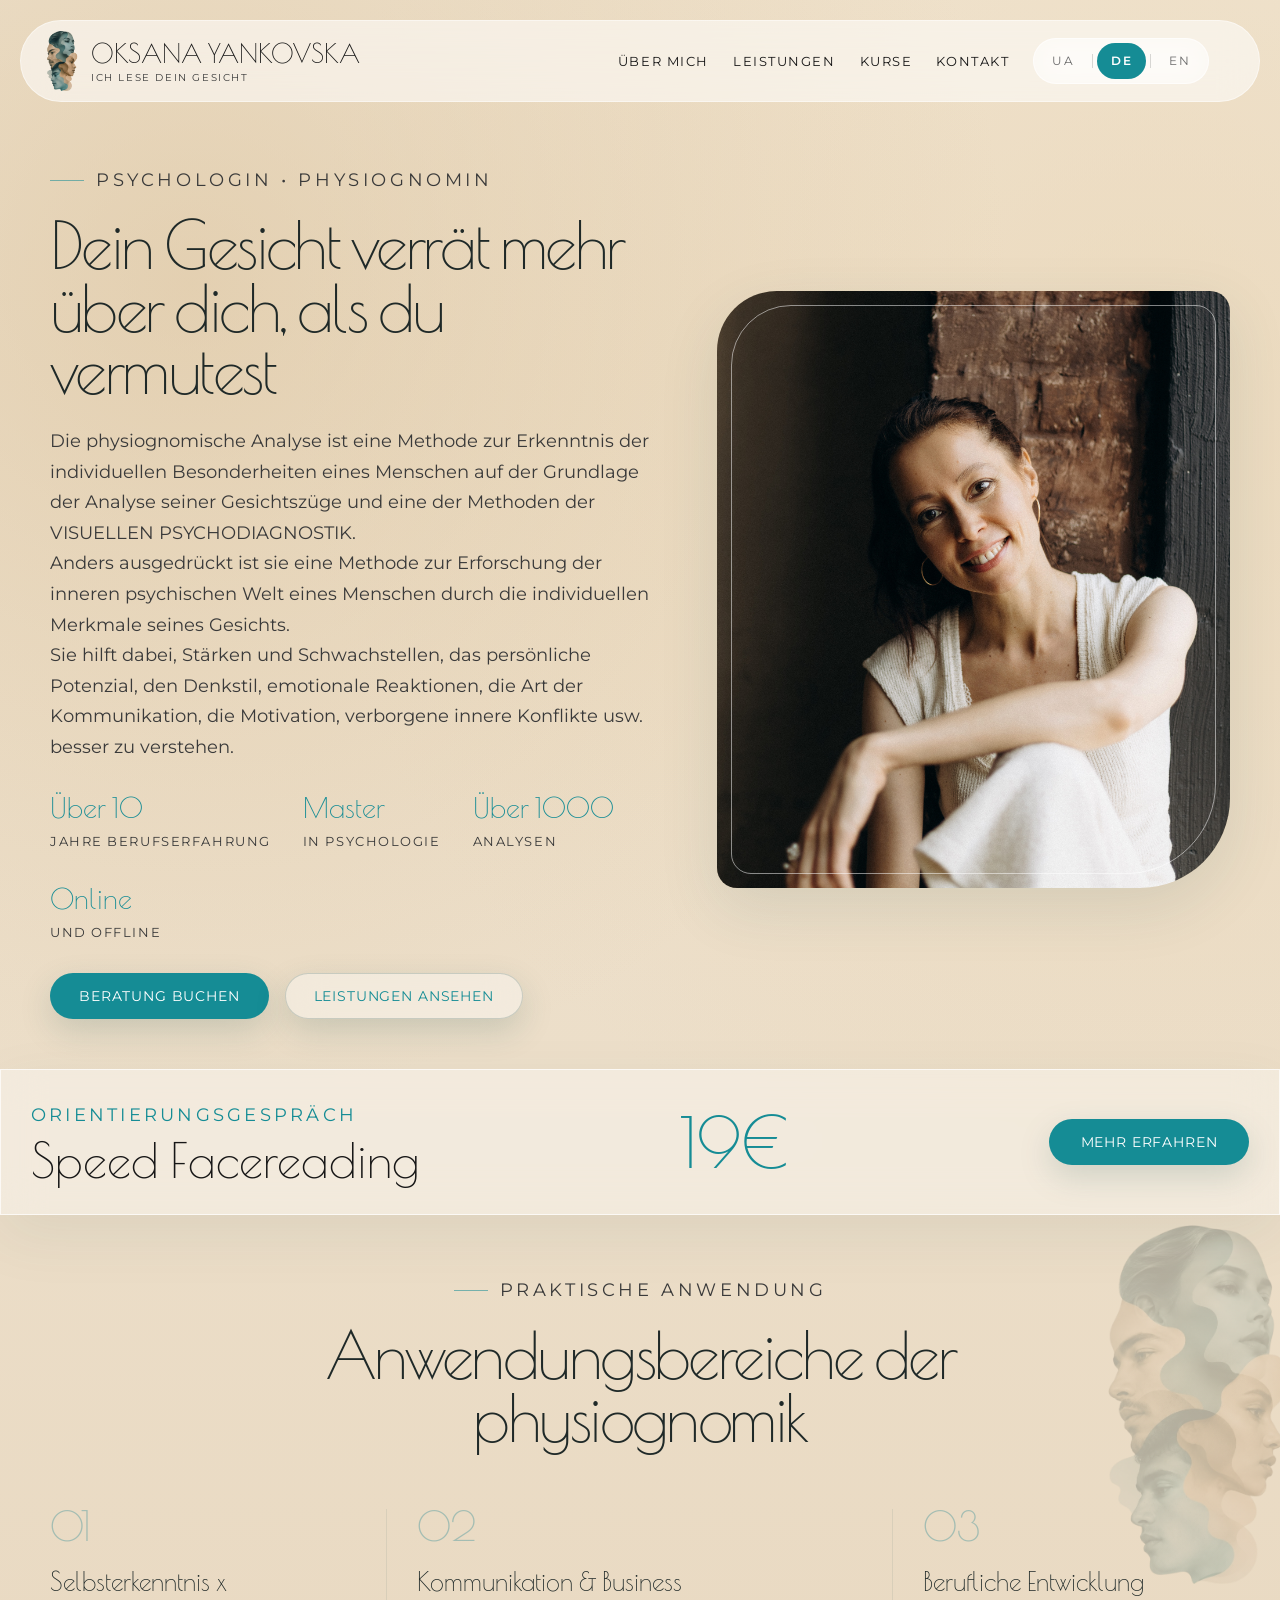
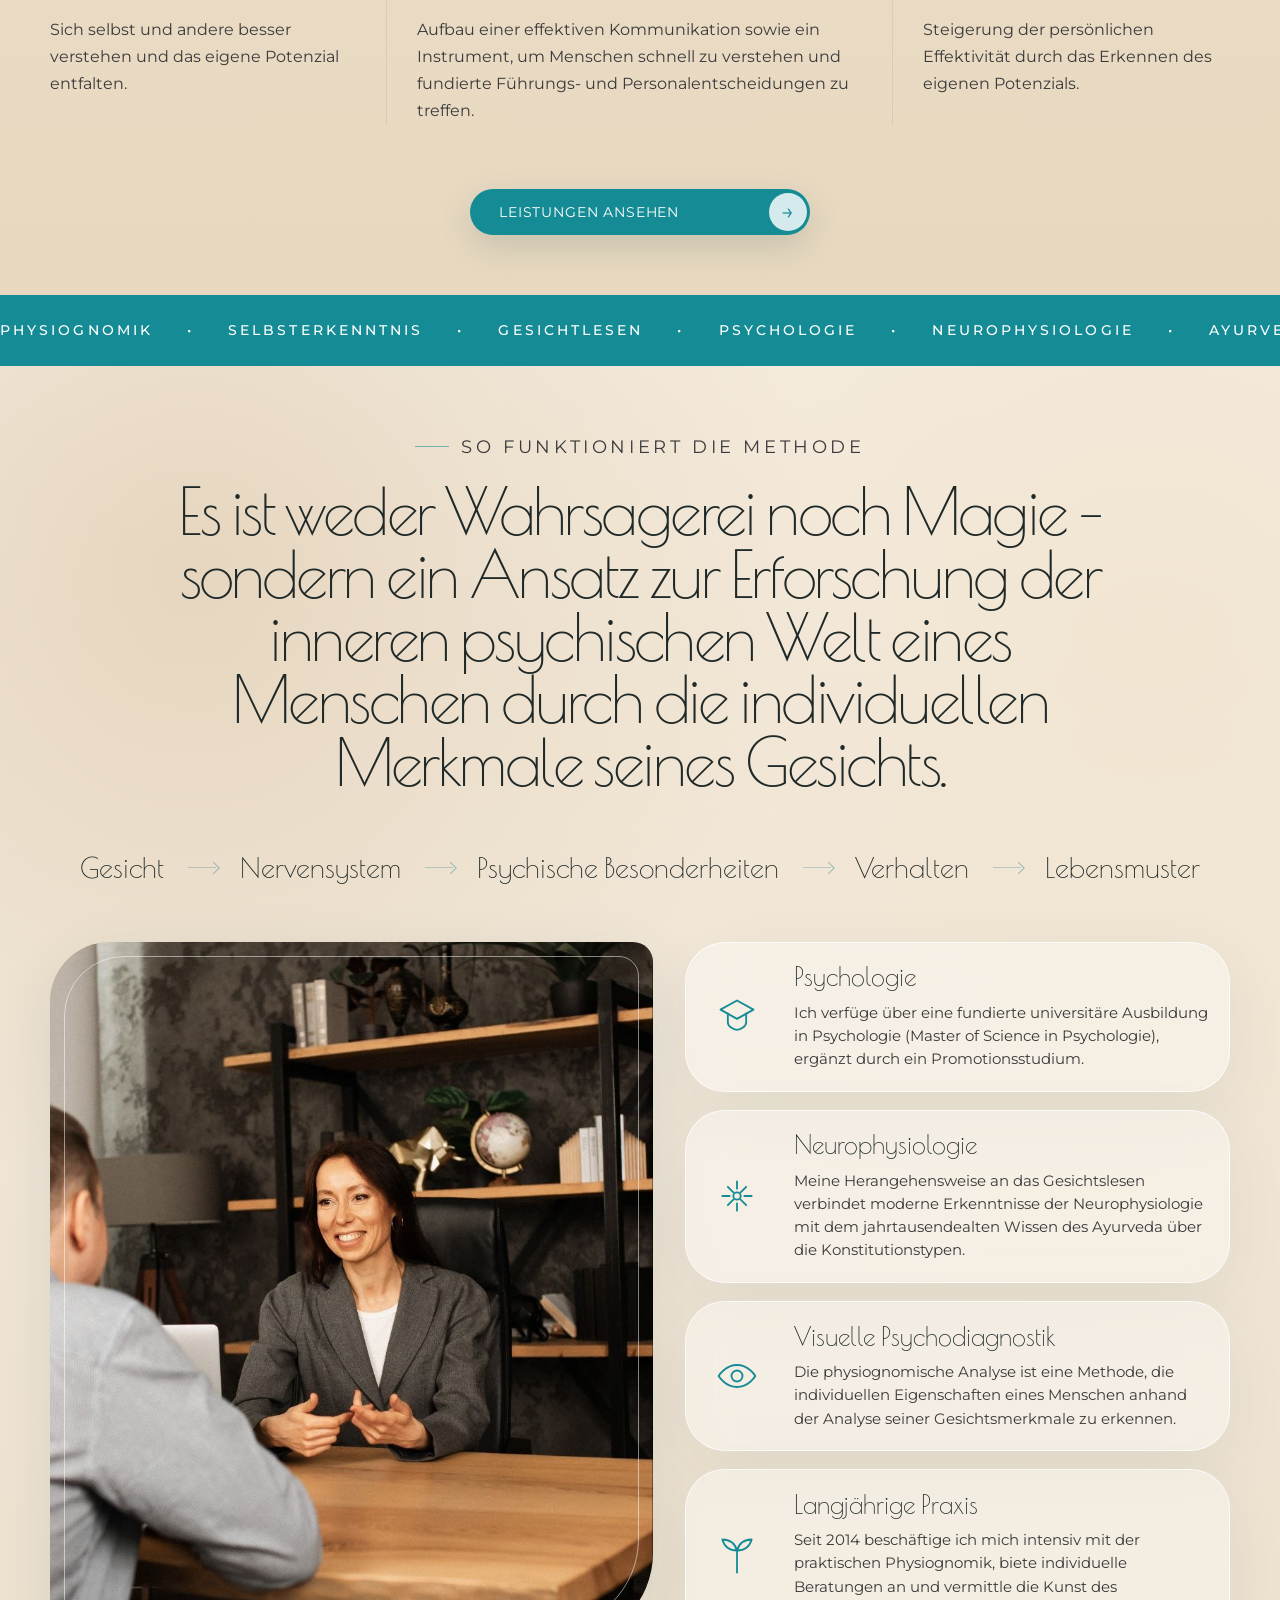
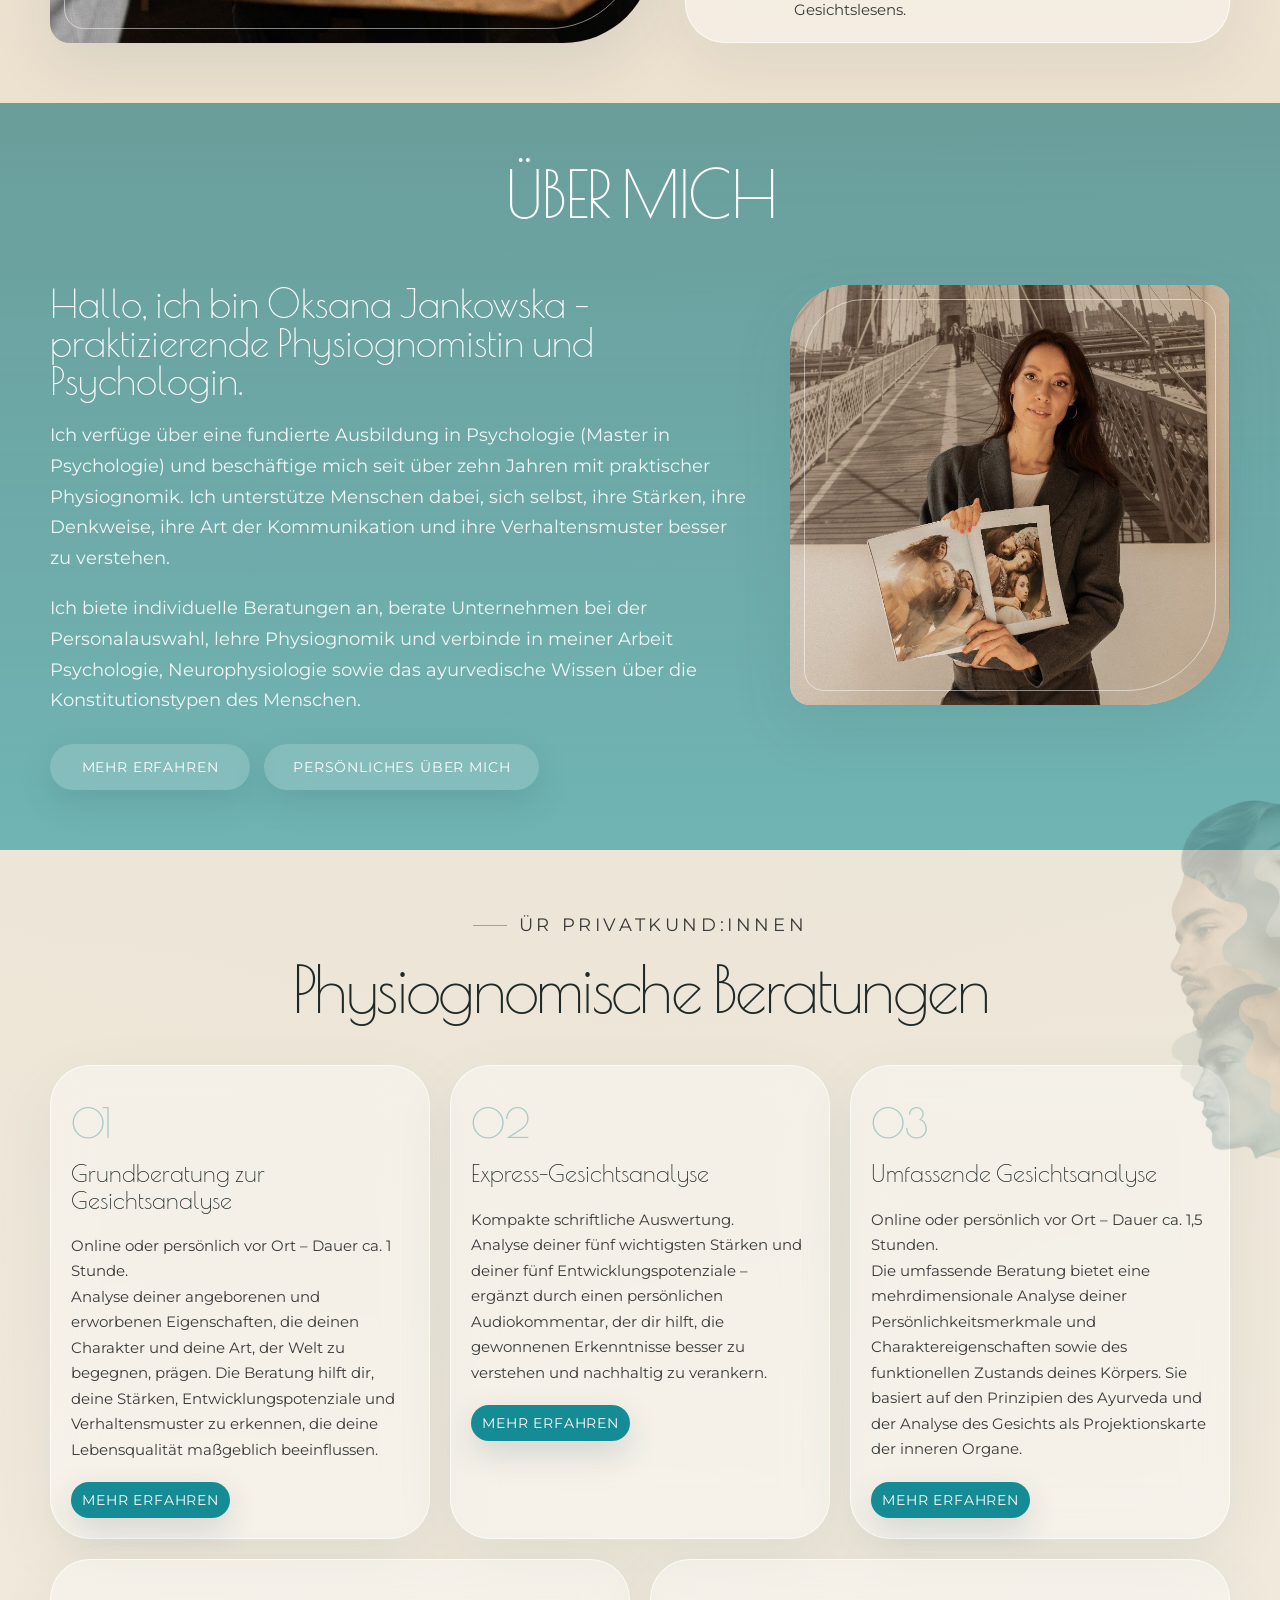
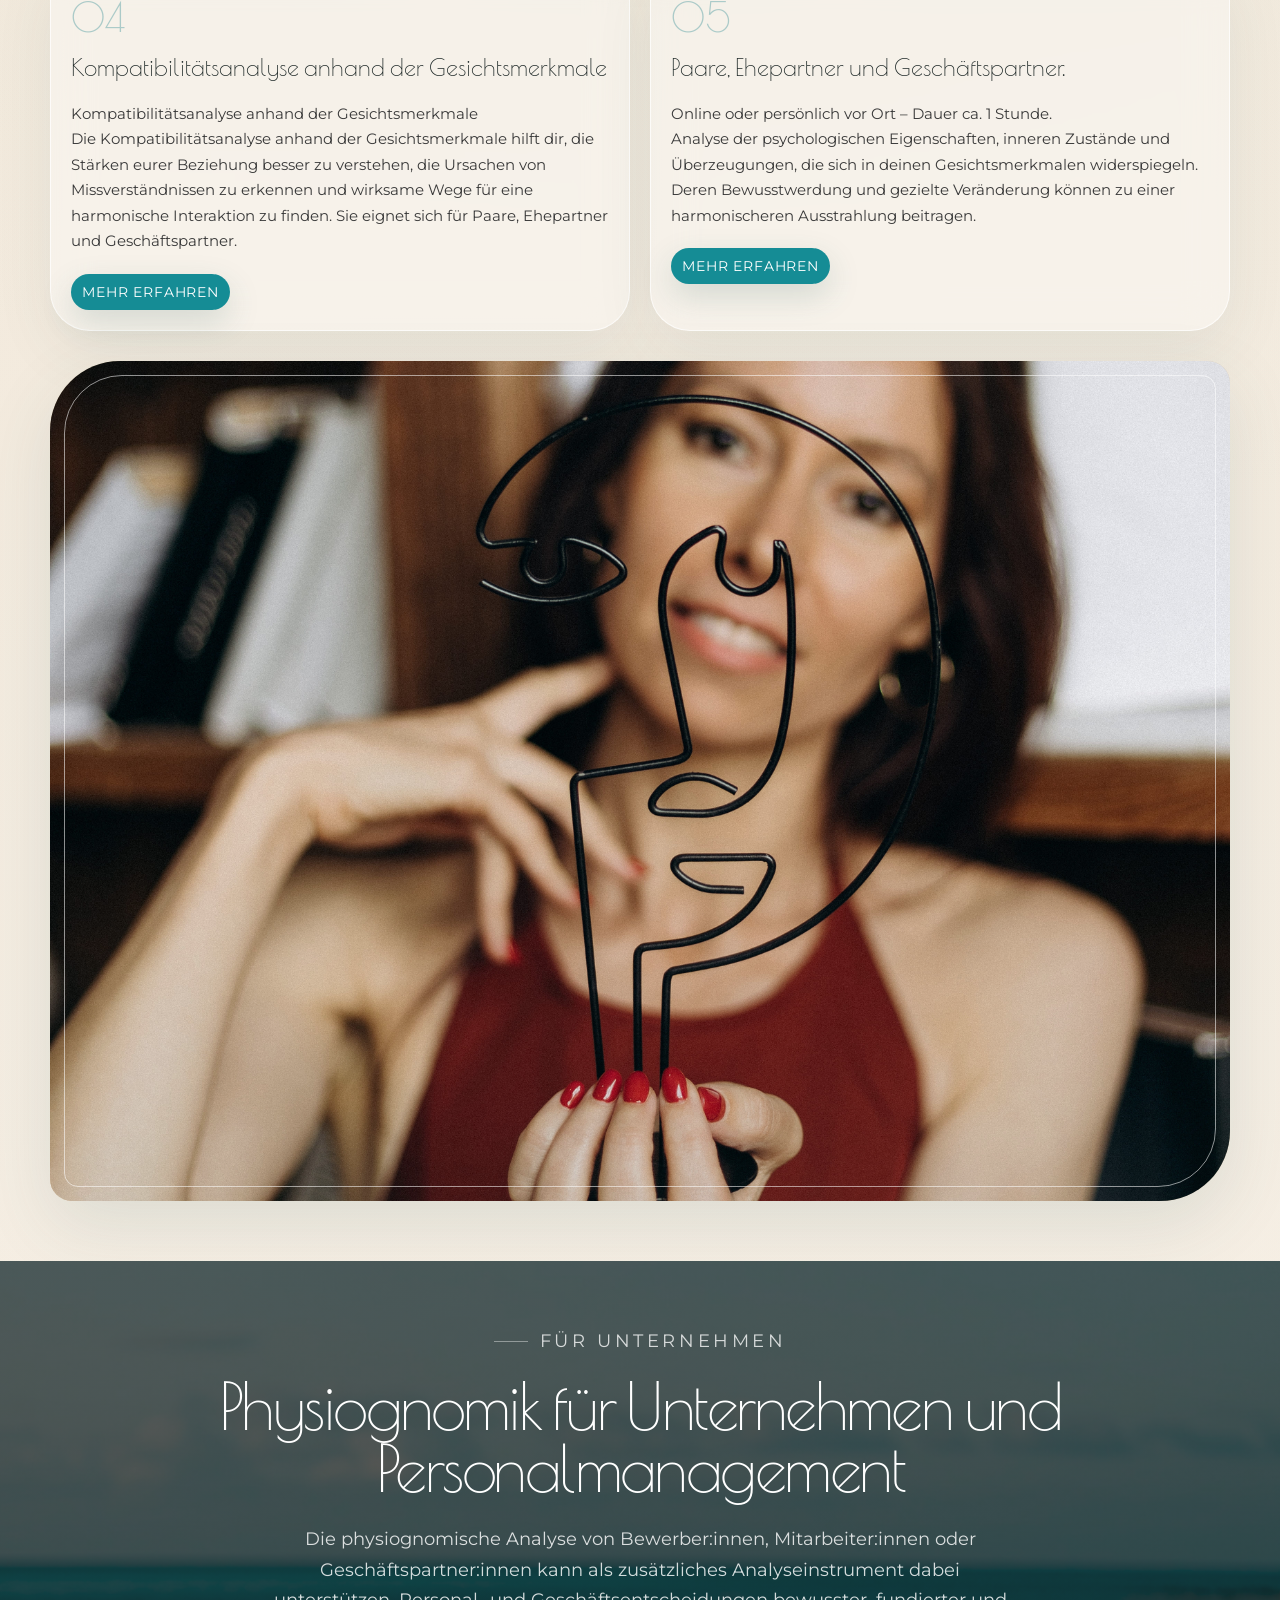
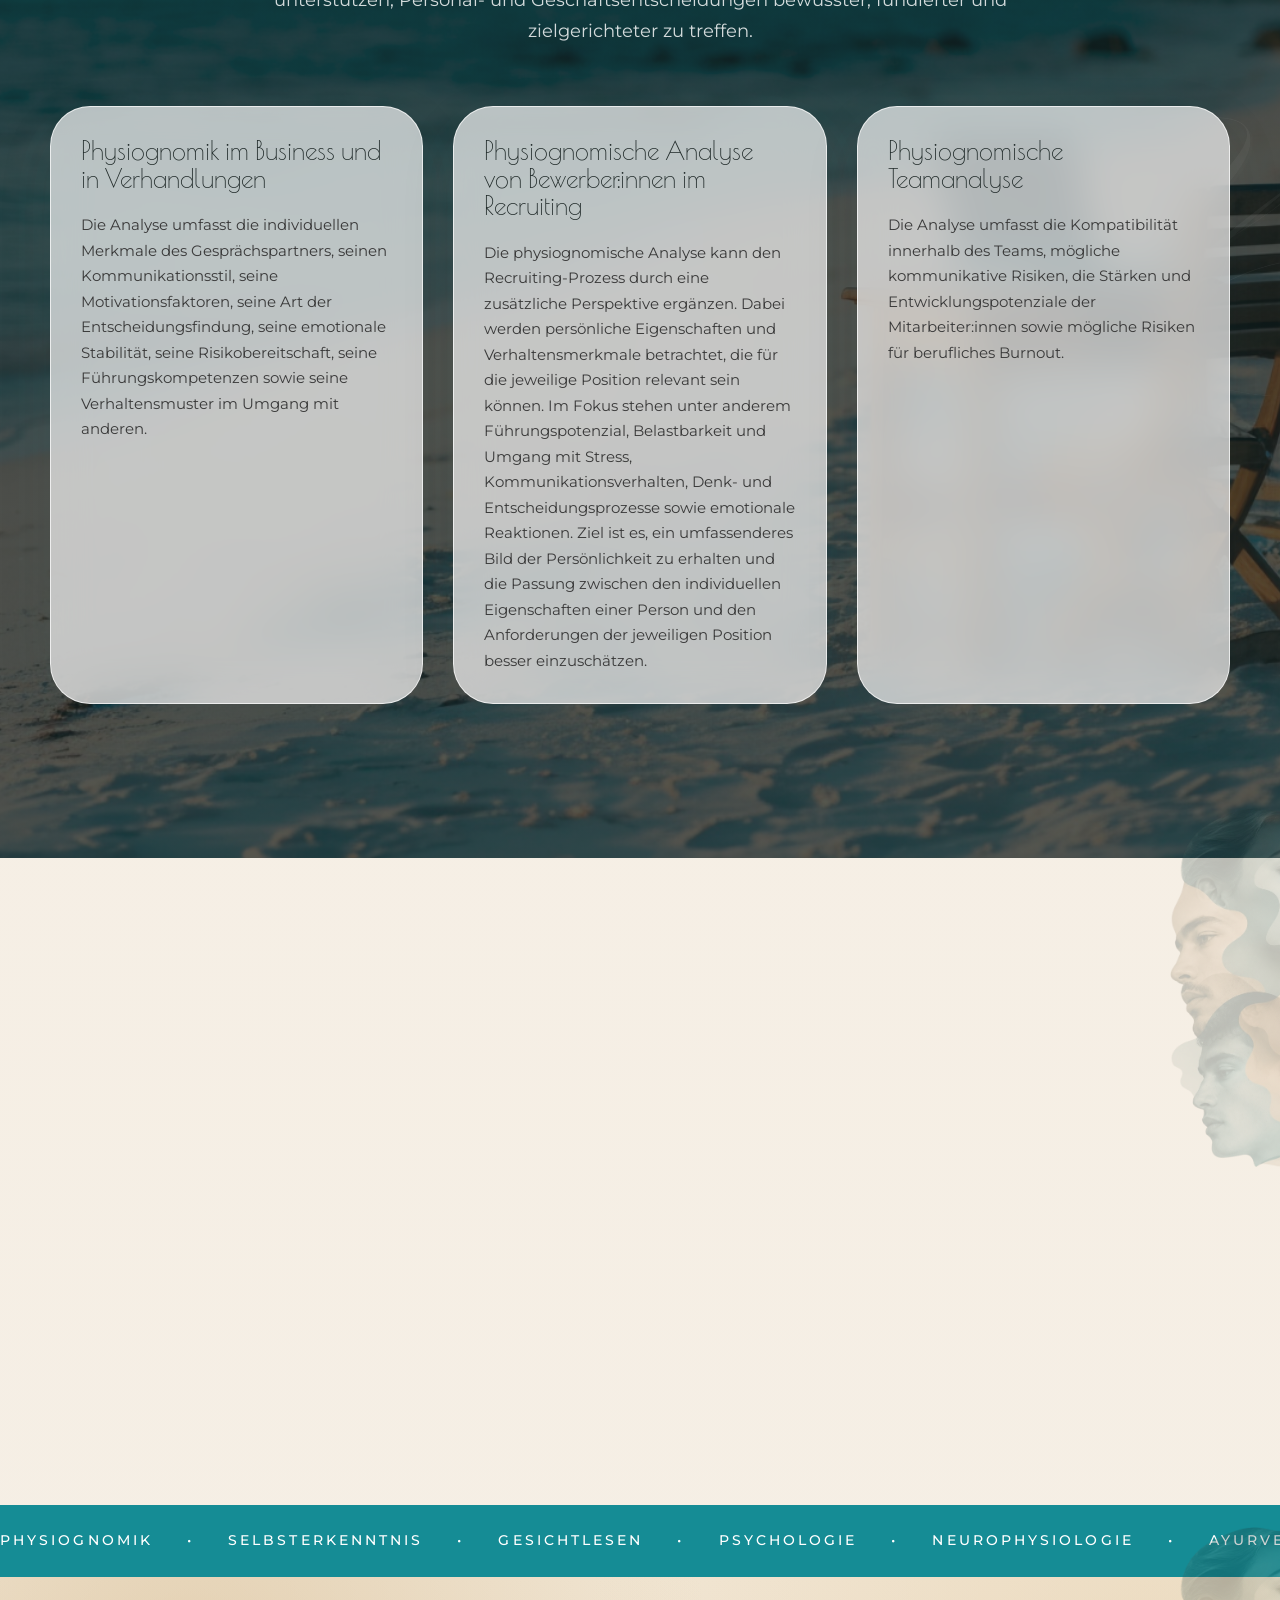
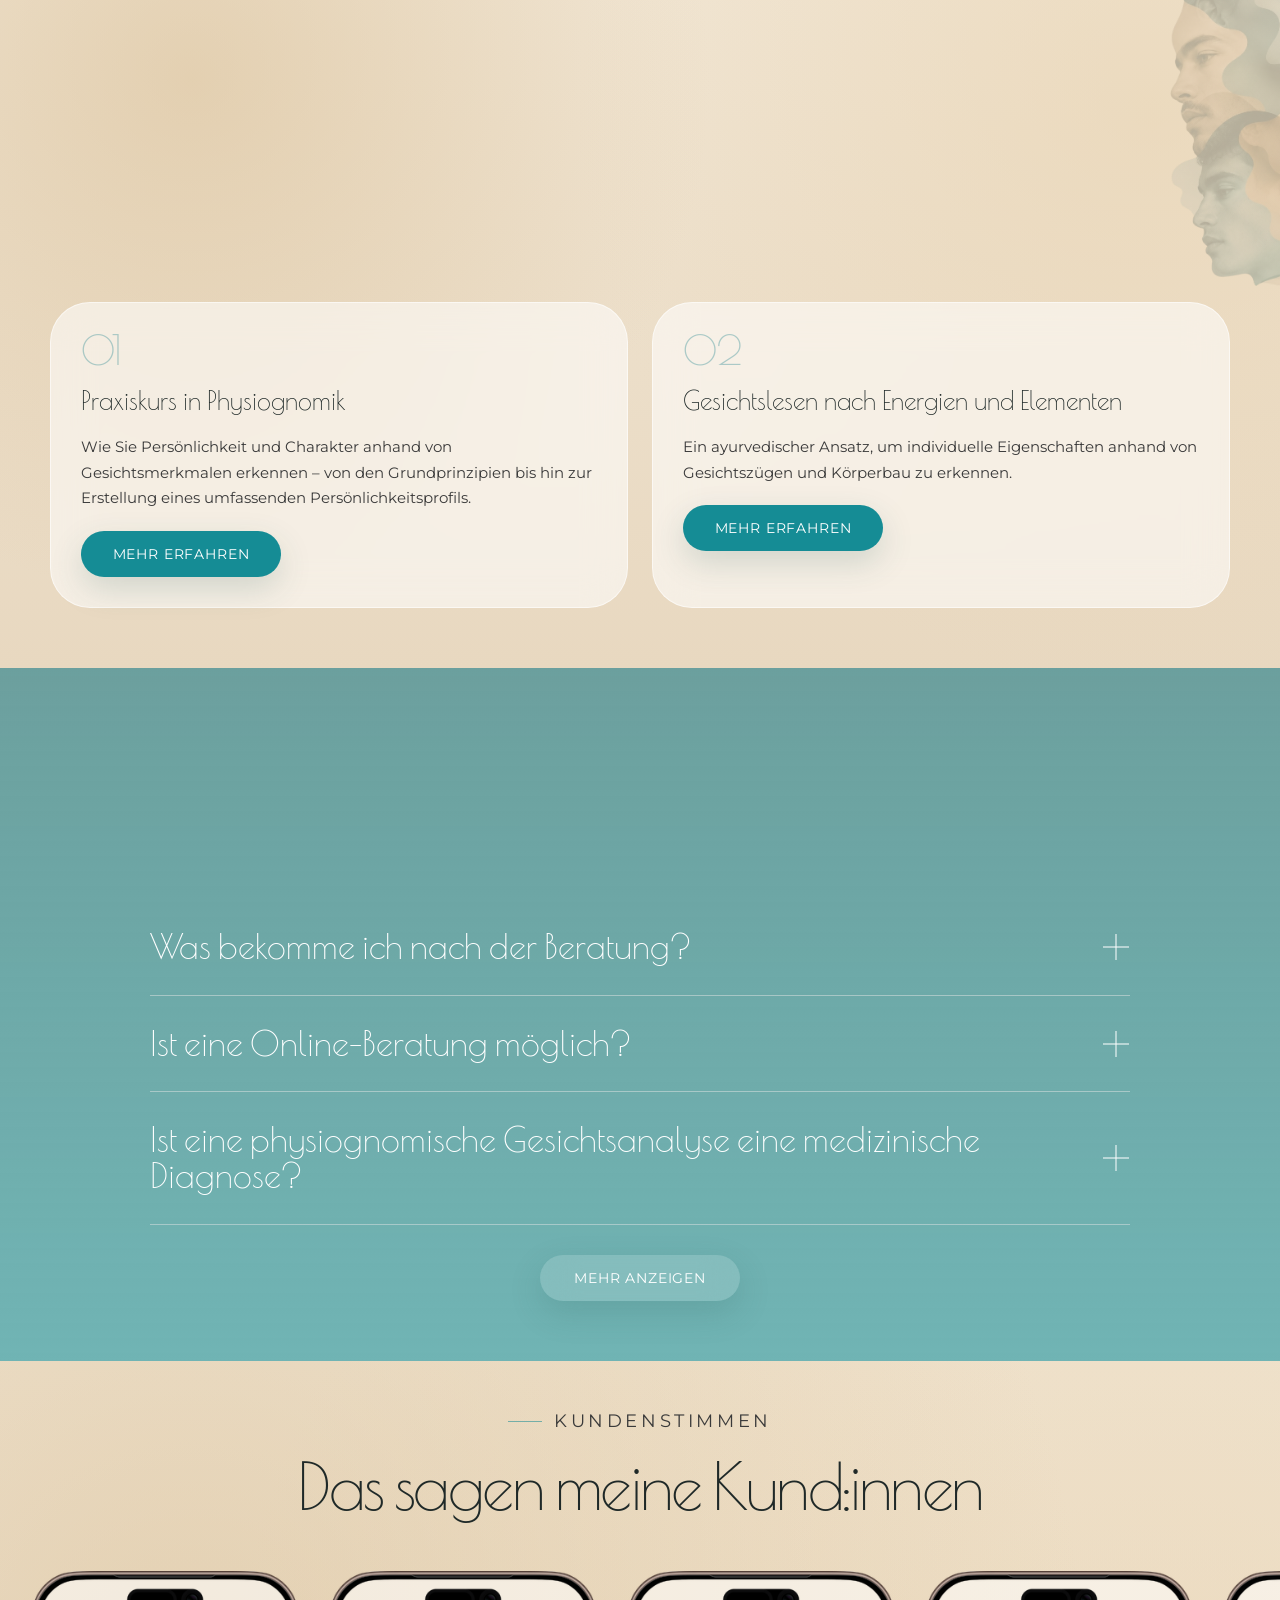
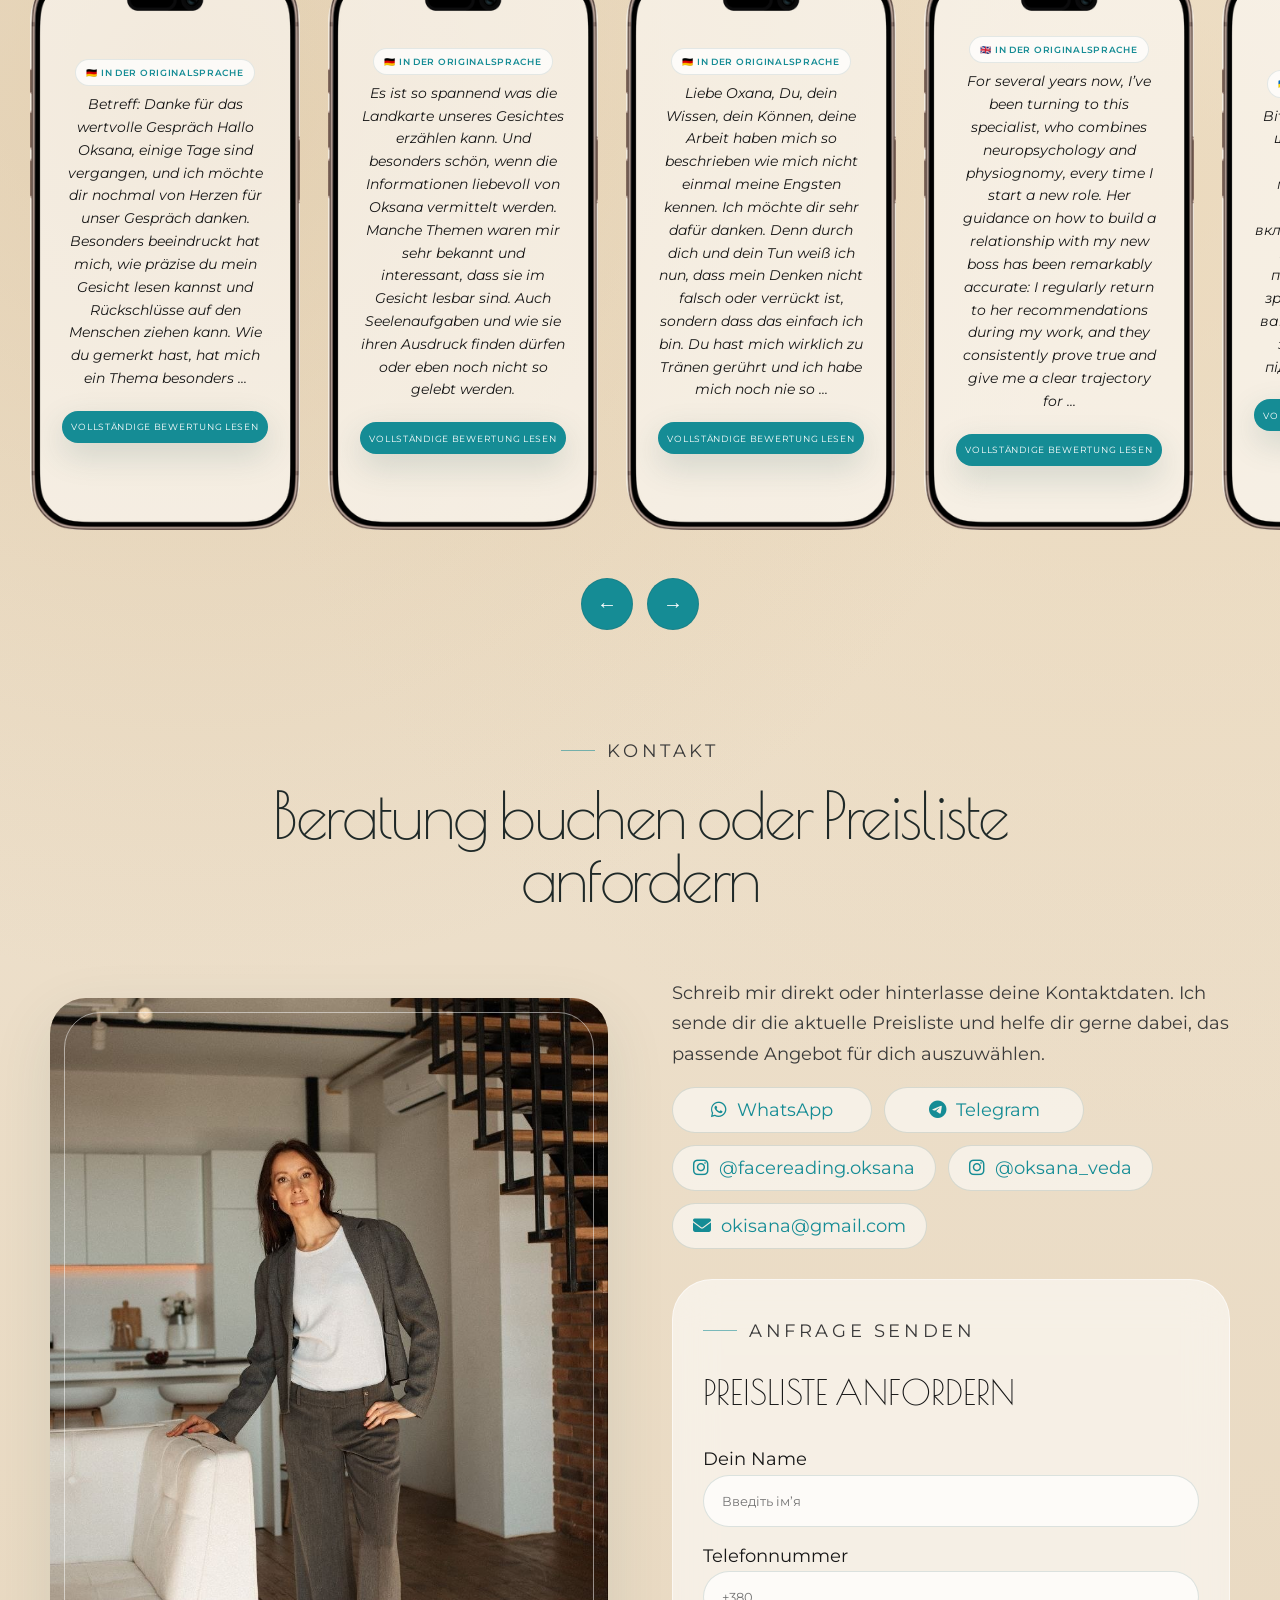
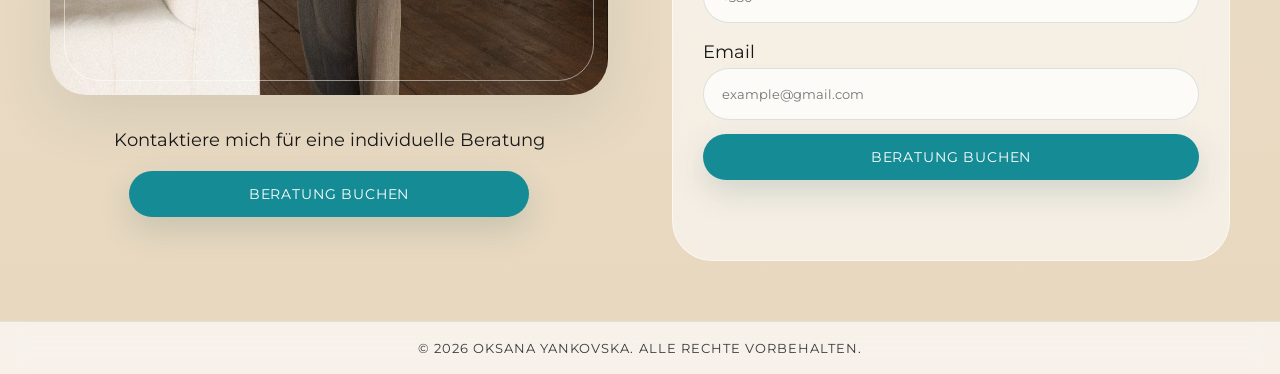
==== commit e41e7ed0: "Add files via upload" ====
--- a/de.html
+++ b/de.html
@@ -1772,7 +1772,130 @@
               <img src="img/iphone.png" alt="" class="review-phone__frame" />
 
               <div class="review-phone__text">
-                <div class="review-language">🇺🇦 Мовою оригіналу</div>
+                <div class="review-language">🇩🇪 In der Originalsprache</div>
+                <p class="review-short">
+                  Betreff: Danke für das wertvolle Gespräch <br />
+
+                  Hallo Oksana,<br />
+
+                  einige Tage sind vergangen, und ich möchte dir nochmal von
+                  Herzen für unser Gespräch danken. Besonders beeindruckt hat
+                  mich, wie präzise du mein Gesicht lesen kannst und
+                  Rückschlüsse auf den Menschen ziehen kann.
+                  <br />
+
+                  Wie du gemerkt hast, hat mich ein Thema besonders tief
+                  berührt: das Loslassen. Alles, was du sonst über mich gesagt
+                  hast, hat absolut mit meinem Human Design Chart und meinem
+                  eigenen Erleben übereingestimmt. Es fasziniert mich immer
+                  wieder, wenn sich solche Erkenntnisse auf verschiedenen Ebenen
+                  bestätigen.
+                </p>
+
+                <button class="review-more service-more" data-modal="review-3">
+                  Vollständige Bewertung lesen
+                </button>
+
+                <!-- <button
+                  class="review-more service-more review-translate"
+                  data-modal="review-3-ua"
+                >
+                  🇺🇦 Читати українською
+                </button> -->
+              </div>
+            </article>
+
+            <article class="review-phone">
+              <img src="img/iphone.png" alt="" class="review-phone__frame" />
+
+              <div class="review-phone__text">
+                <div class="review-language">🇩🇪 In der Originalsprache</div>
+                <p class="review-short">
+                  Es ist so spannend was die Landkarte unseres Gesichtes
+                  erzählen kann. Und besonders schön, wenn die Informationen
+                  liebevoll von Oksana vermittelt werden. Manche Themen waren
+                  mir sehr bekannt und interessant, dass sie im Gesicht lesbar
+                  sind. Auch Seelenaufgaben und wie sie ihren Ausdruck finden
+                  dürfen oder eben noch nicht so gelebt werden.
+                </p>
+
+                <button class="review-more service-more" data-modal="review-4">
+                  Vollständige Bewertung lesen
+                </button>
+                <!-- <button
+                  class="review-more service-more review-translate"
+                  data-modal="review-4-ua"
+                >
+                  🇺🇦 Читати українською
+                </button> -->
+              </div>
+            </article>
+
+            <article class="review-phone">
+              <img src="img/iphone.png" alt="" class="review-phone__frame" />
+
+              <div class="review-phone__text">
+                <div class="review-language">🇩🇪 In der Originalsprache</div>
+
+                <p class="review-short">
+                  Liebe Oxana, Du, dein Wissen, dein Können, deine Arbeit haben
+                  mich so beschrieben wie mich nicht einmal meine Engsten
+                  kennen. Ich möchte dir sehr dafür danken. Denn durch dich und
+                  dein Tun weiß ich nun, dass mein Denken nicht falsch oder
+                  verrückt ist, sondern dass das einfach ich bin. Du hast mich
+                  wirklich zu Tränen gerührt und ich habe mich noch nie so
+                  verstanden gefühlt, obwohl ich kein Wort gesagt habe.
+                </p>
+
+                <button class="review-more service-more" data-modal="review-8">
+                  Vollständige Bewertung lesen
+                </button>
+
+                <!-- <button
+                  class="review-more service-more review-translate"
+                  data-modal="review-8-ua"
+                >
+                  🇺🇦 Читати українською
+                </button> -->
+              </div>
+            </article>
+
+            <article class="review-phone">
+              <img src="img/iphone.png" alt="" class="review-phone__frame" />
+
+              <div class="review-phone__text">
+                <div class="review-language">🇬🇧 In der Originalsprache</div>
+                <p class="review-short">
+                  For several years now, I’ve been turning to this specialist,
+                  who combines neuropsychology and physiognomy, every time I
+                  start a new role. Her guidance on how to build a relationship
+                  with my new boss has been remarkably accurate: I regularly
+                  return to her recommendations during my work, and they
+                  consistently prove true and give me a clear trajectory for
+                  successful communication. I’m deeply grateful for her unique
+                  expertise and highly recommend her to anyone who wants to
+                  better understand their leadership and navigate complex
+                  professional dynamics.
+                </p>
+
+                <button class="review-more service-more" data-modal="review-2">
+                  Vollständige Bewertung lesen
+                </button>
+
+                <!-- <button
+                  class="review-more service-more review-translate"
+                  data-modal="review-2-ua"
+                >
+                  🇺🇦 Читати українською
+                </button> -->
+              </div>
+            </article>
+
+            <article class="review-phone">
+              <img src="img/iphone.png" alt="" class="review-phone__frame" />
+
+              <div class="review-phone__text">
+                <div class="review-language">🇺🇦 In der Originalsprache</div>
                 <p class="review-short">
                   Вітаю, Оксано. <br />
                   Як цікаво, що періодично в якісь важливі і переломні моменти
@@ -1788,7 +1911,7 @@
                 </p>
 
                 <button class="review-more service-more" data-modal="review-1">
-                  Читати весь відгук
+                  Vollständige Bewertung lesen
                 </button>
               </div>
             </article>
@@ -1797,7 +1920,7 @@
               <img src="img/iphone.png" alt="" class="review-phone__frame" />
 
               <div class="review-phone__text">
-                <div class="review-language">🇺🇦 Мовою оригіналу</div>
+                <div class="review-language">🇺🇦 In der Originalsprache</div>
                 <p class="review-short">
                   Нещодавно спілкувався з @oksana_veda, яка є
                   психологом-фізіогномістом. По рисам мого обличчя та виразам,
@@ -1815,7 +1938,7 @@
                 </p>
 
                 <button class="review-more service-more" data-modal="review-5">
-                  Читати весь відгук
+                  Vollständige Bewertung lesen
                 </button>
               </div>
             </article>
@@ -1824,7 +1947,7 @@
               <img src="img/iphone.png" alt="" class="review-phone__frame" />
 
               <div class="review-phone__text">
-                <div class="review-language">🇷🇺 Мовою оригіналу</div>
+                <div class="review-language">🇷🇺 In der Originalsprache</div>
 
                 <p class="review-short">
                   <span>
@@ -1839,138 +1962,15 @@
                 </p>
 
                 <button class="review-more service-more" data-modal="review-7">
-                  Читати весь відгук
+                  Vollständige Bewertung lesen
                 </button>
 
-                <button
+                <!-- <button
                   class="review-more service-more review-translate"
                   data-modal="review-7-ua"
                 >
                   🇺🇦 Читати українською
-                </button>
-              </div>
-            </article>
-
-            <article class="review-phone">
-              <img src="img/iphone.png" alt="" class="review-phone__frame" />
-
-              <div class="review-phone__text">
-                <div class="review-language">🇬🇧 Мовою оригіналу</div>
-                <p class="review-short">
-                  For several years now, I’ve been turning to this specialist,
-                  who combines neuropsychology and physiognomy, every time I
-                  start a new role. Her guidance on how to build a relationship
-                  with my new boss has been remarkably accurate: I regularly
-                  return to her recommendations during my work, and they
-                  consistently prove true and give me a clear trajectory for
-                  successful communication. I’m deeply grateful for her unique
-                  expertise and highly recommend her to anyone who wants to
-                  better understand their leadership and navigate complex
-                  professional dynamics.
-                </p>
-
-                <button class="review-more service-more" data-modal="review-2">
-                  Читати весь відгук
-                </button>
-
-                <button
-                  class="review-more service-more review-translate"
-                  data-modal="review-2-ua"
-                >
-                  🇺🇦 Читати українською
-                </button>
-              </div>
-            </article>
-
-            <article class="review-phone">
-              <img src="img/iphone.png" alt="" class="review-phone__frame" />
-
-              <div class="review-phone__text">
-                <div class="review-language">🇩🇪 Мовою оригіналу</div>
-                <p class="review-short">
-                  Betreff: Danke für das wertvolle Gespräch <br />
-
-                  Hallo Oksana,<br />
-
-                  einige Tage sind vergangen, und ich möchte dir nochmal von
-                  Herzen für unser Gespräch danken. Besonders beeindruckt hat
-                  mich, wie präzise du mein Gesicht lesen kannst und
-                  Rückschlüsse auf den Menschen ziehen kann.
-                  <br />
-
-                  Wie du gemerkt hast, hat mich ein Thema besonders tief
-                  berührt: das Loslassen. Alles, was du sonst über mich gesagt
-                  hast, hat absolut mit meinem Human Design Chart und meinem
-                  eigenen Erleben übereingestimmt. Es fasziniert mich immer
-                  wieder, wenn sich solche Erkenntnisse auf verschiedenen Ebenen
-                  bestätigen.
-                </p>
-
-                <button class="review-more service-more" data-modal="review-3">
-                  Читати весь відгук
-                </button>
-
-                <button
-                  class="review-more service-more review-translate"
-                  data-modal="review-3-ua"
-                >
-                  🇺🇦 Читати українською
-                </button>
-              </div>
-            </article>
-
-            <article class="review-phone">
-              <img src="img/iphone.png" alt="" class="review-phone__frame" />
-
-              <div class="review-phone__text">
-                <div class="review-language">🇩🇪 Мовою оригіналу</div>
-                <p class="review-short">
-                  Es ist so spannend was die Landkarte unseres Gesichtes
-                  erzählen kann. Und besonders schön, wenn die Informationen
-                  liebevoll von Oksana vermittelt werden. Manche Themen waren
-                  mir sehr bekannt und interessant, dass sie im Gesicht lesbar
-                  sind. Auch Seelenaufgaben und wie sie ihren Ausdruck finden
-                  dürfen oder eben noch nicht so gelebt werden.
-                </p>
-
-                <button class="review-more service-more" data-modal="review-4">
-                  Читати весь відгук
-                </button>
-                <button
-                  class="review-more service-more review-translate"
-                  data-modal="review-4-ua"
-                >
-                  🇺🇦 Читати українською
-                </button>
-              </div>
-            </article>
-
-            <article class="review-phone">
-              <img src="img/iphone.png" alt="" class="review-phone__frame" />
-
-              <div class="review-phone__text">
-                <div class="review-language">🇩🇪 Мовою оригіналу</div>
-
-                <p class="review-short">
-                  Liebe Oxana, Du, dein Wissen, dein Können, deine Arbeit haben
-                  mich so beschrieben wie mich nicht einmal meine Engsten
-                  kennen. Ich möchte dir sehr dafür danken. Denn durch dich und
-                  dein Tun weiß ich nun, dass mein Denken nicht falsch oder
-                  verrückt ist, sondern dass das einfach ich bin. Du hast mich
-                  wirklich zu Tränen gerührt und ich habe mich noch nie so
-                  verstanden gefühlt, obwohl ich kein Wort gesagt habe.
-                </p>
-
-                <button class="review-more service-more" data-modal="review-8">
-                  Читати весь відгук
-                </button>
-
-                <button
-                  class="review-more service-more review-translate"
-                  data-modal="review-8-ua"
-                >
-                  🇺🇦 Читати українською
-                </button>
+                </button> -->
               </div>
             </article>
           </div>
@@ -2305,7 +2305,7 @@
       </div>
 
       <template id="review-7">
-        <h3>Відгук Клієнта</h3>
+        <h3>Kundenbewertung</h3>
 
         <p>
           <strong
@@ -2385,7 +2385,7 @@
       </template>
 
       <template id="review-1">
-        <h3>Відгук Клієнта</h3>
+        <h3>Kundenbewertung</h3>
 
         <p>
           Вітаю, Оксано. <br />
@@ -2406,7 +2406,7 @@
       </template>
 
       <template id="review-2">
-        <h3>Відгук Клієнта</h3>
+        <h3>Kundenbewertung</h3>
 
         <p>
           For several years now, I’ve been turning to this specialist, who
@@ -2422,7 +2422,7 @@
       </template>
 
       <template id="review-3">
-        <h3>Відгук Клієнта</h3>
+        <h3>Kundenbewertung</h3>
 
         <p>Betreff: Danke für das wertvolle Gespräch</p>
 
@@ -2475,7 +2475,7 @@
       </template>
 
       <template id="review-4">
-        <h3>Відгук Клієнта</h3>
+        <h3>Kundenbewertung</h3>
 
         <p>
           Es ist so spannend was die Landkarte unseres Gesichtes erzählen kann.
@@ -2496,7 +2496,7 @@
       </template>
 
       <template id="review-5">
-        <h3>Відгук Клієнта</h3>
+        <h3>Kundenbewertung</h3>
 
         <p>
           Нещодавно спілкувався з @oksana_veda, яка є психологом-фізіогномістом.
--- a/style.css
+++ b/style.css
@@ -3063,8 +3063,8 @@
   width: 100%;
   max-width: 220px;
   min-height: 32px;
-  padding: 0 18px;
-  font-size: 11px;
+  padding: 0 5px;
+  font-size: 9px;
   letter-spacing: 0.08em;
   margin-top: 0;
 }
@@ -3093,8 +3093,8 @@
   }
 
   .review-more {
-    font-size: 10px;
-    padding: 0 14px;
+    font-size: 8px;
+    padding: 0 5px;
     width: 100%;
   }
   .contact-price__form h3 {
@@ -3216,7 +3216,7 @@
 
   color: var(--deep-ocean);
 
-  font-size: 10px;
+  font-size: 9px;
   font-weight: 600;
   letter-spacing: 0.08em;
   text-transform: uppercase;
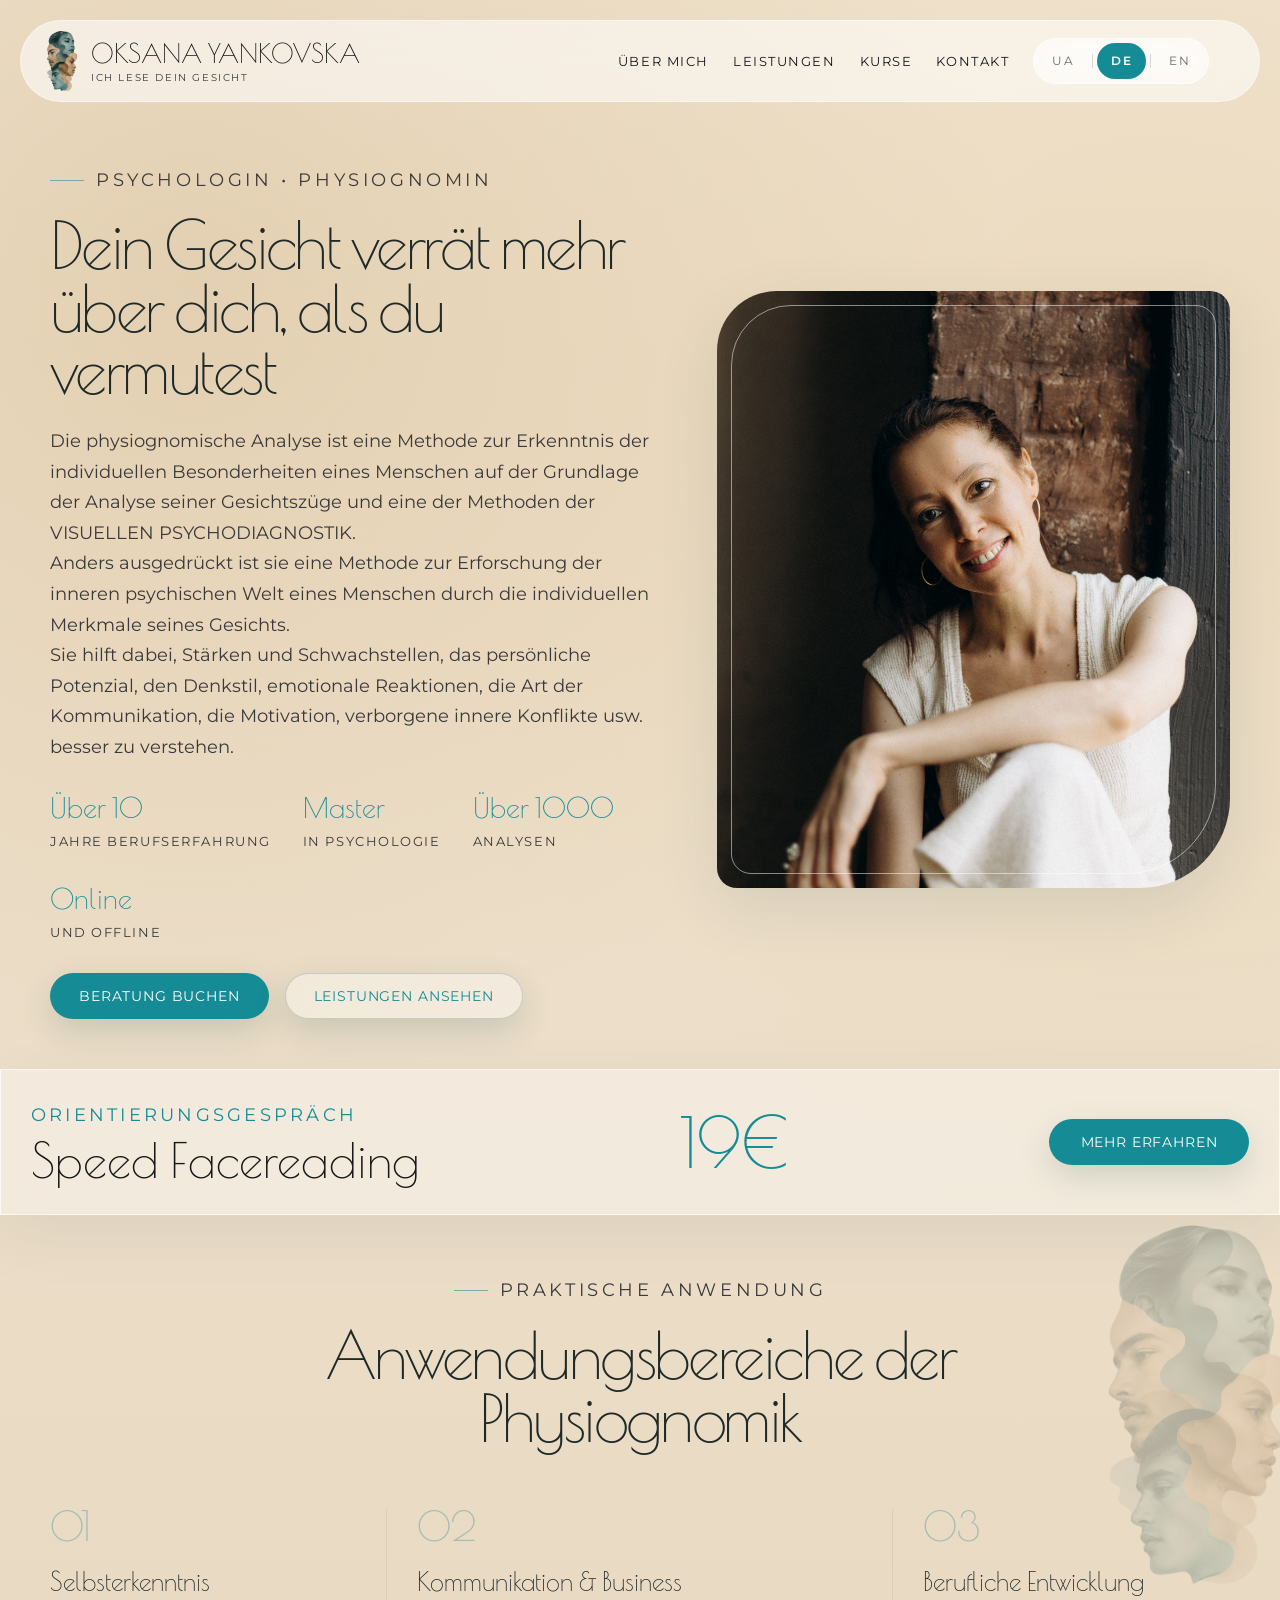
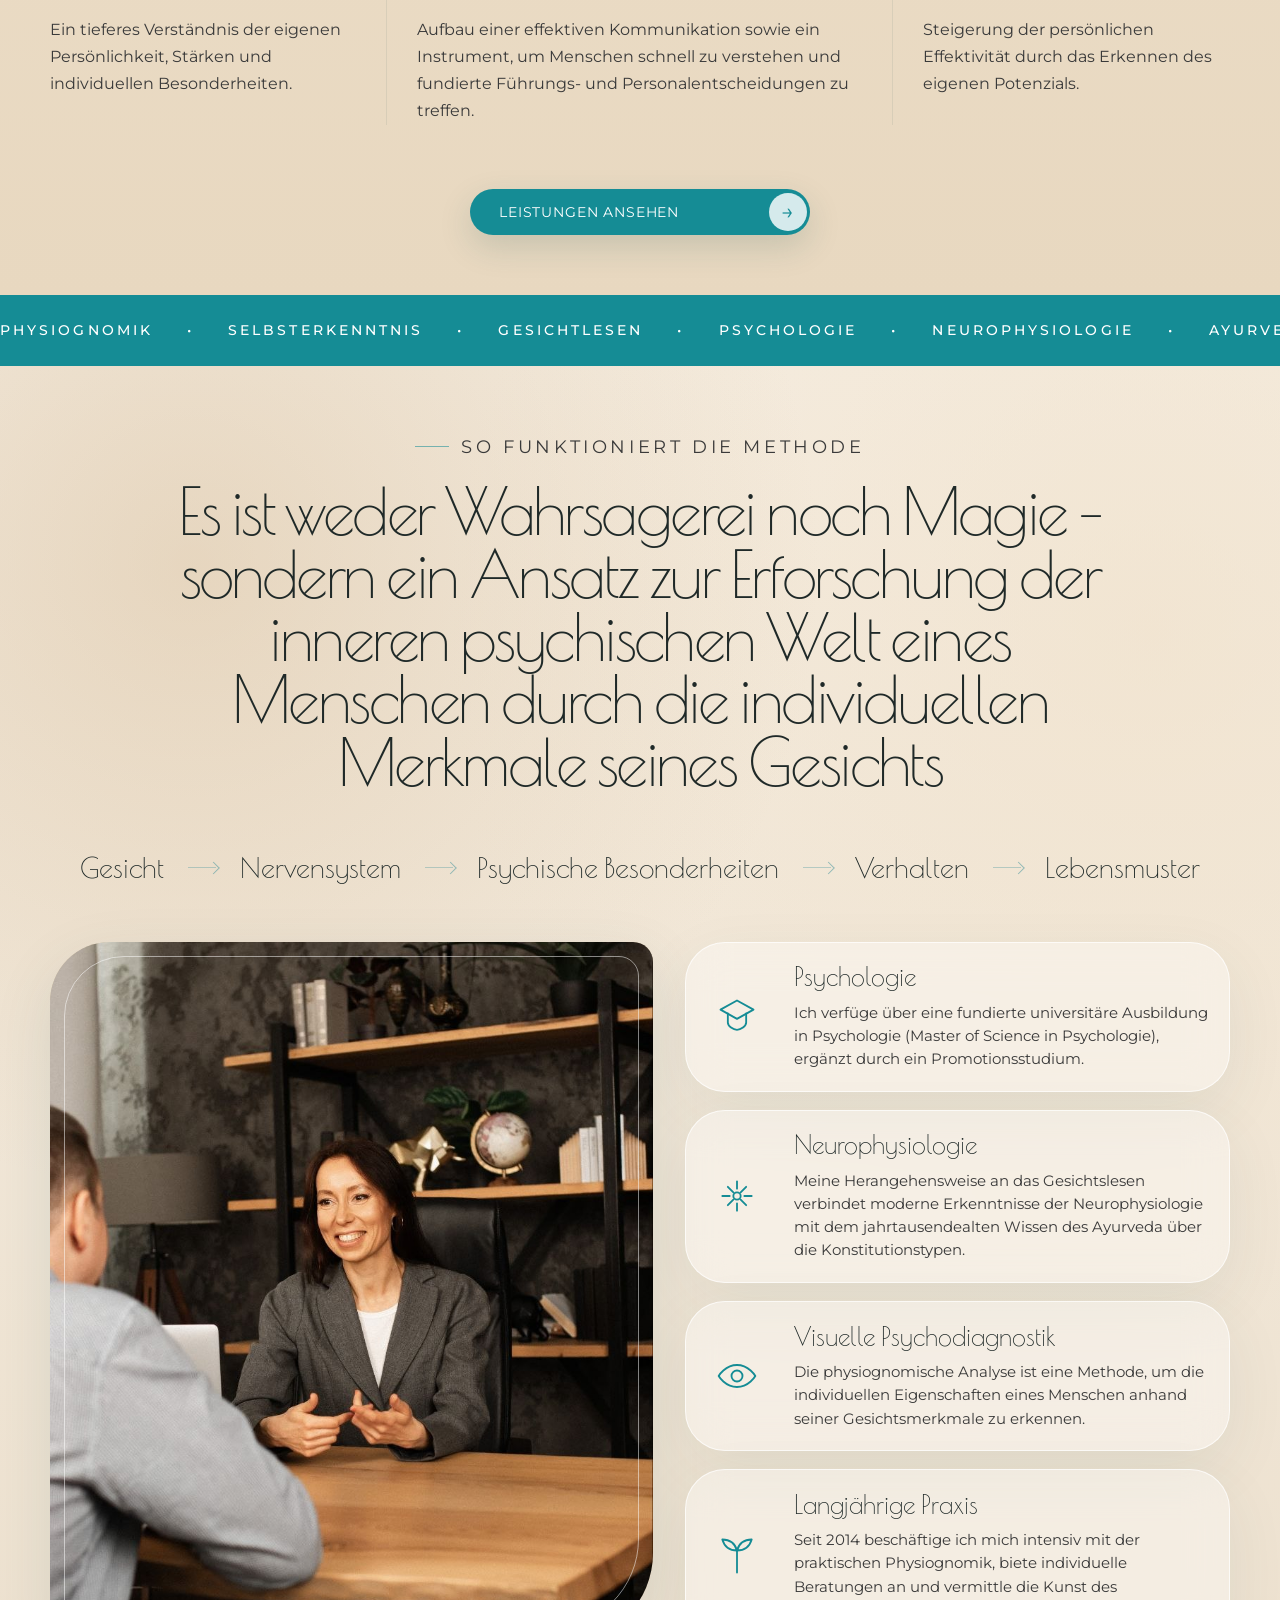
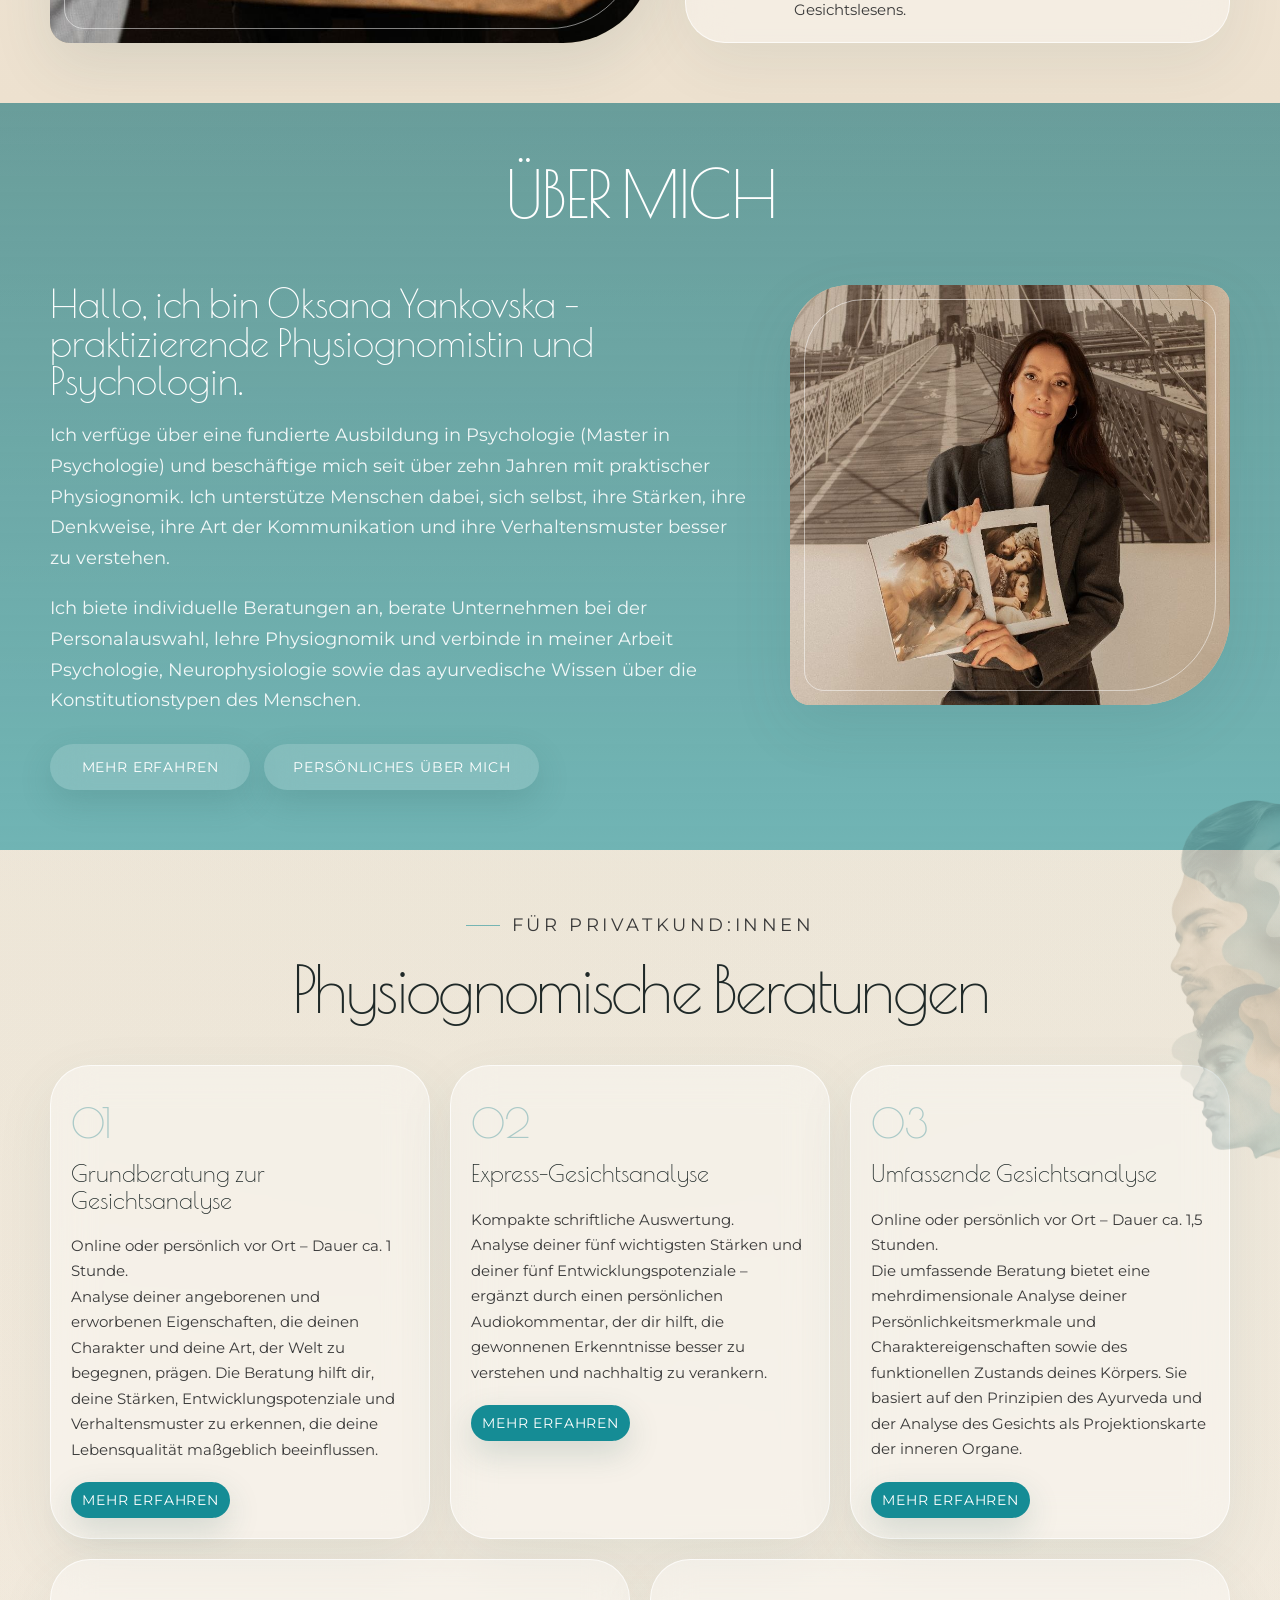
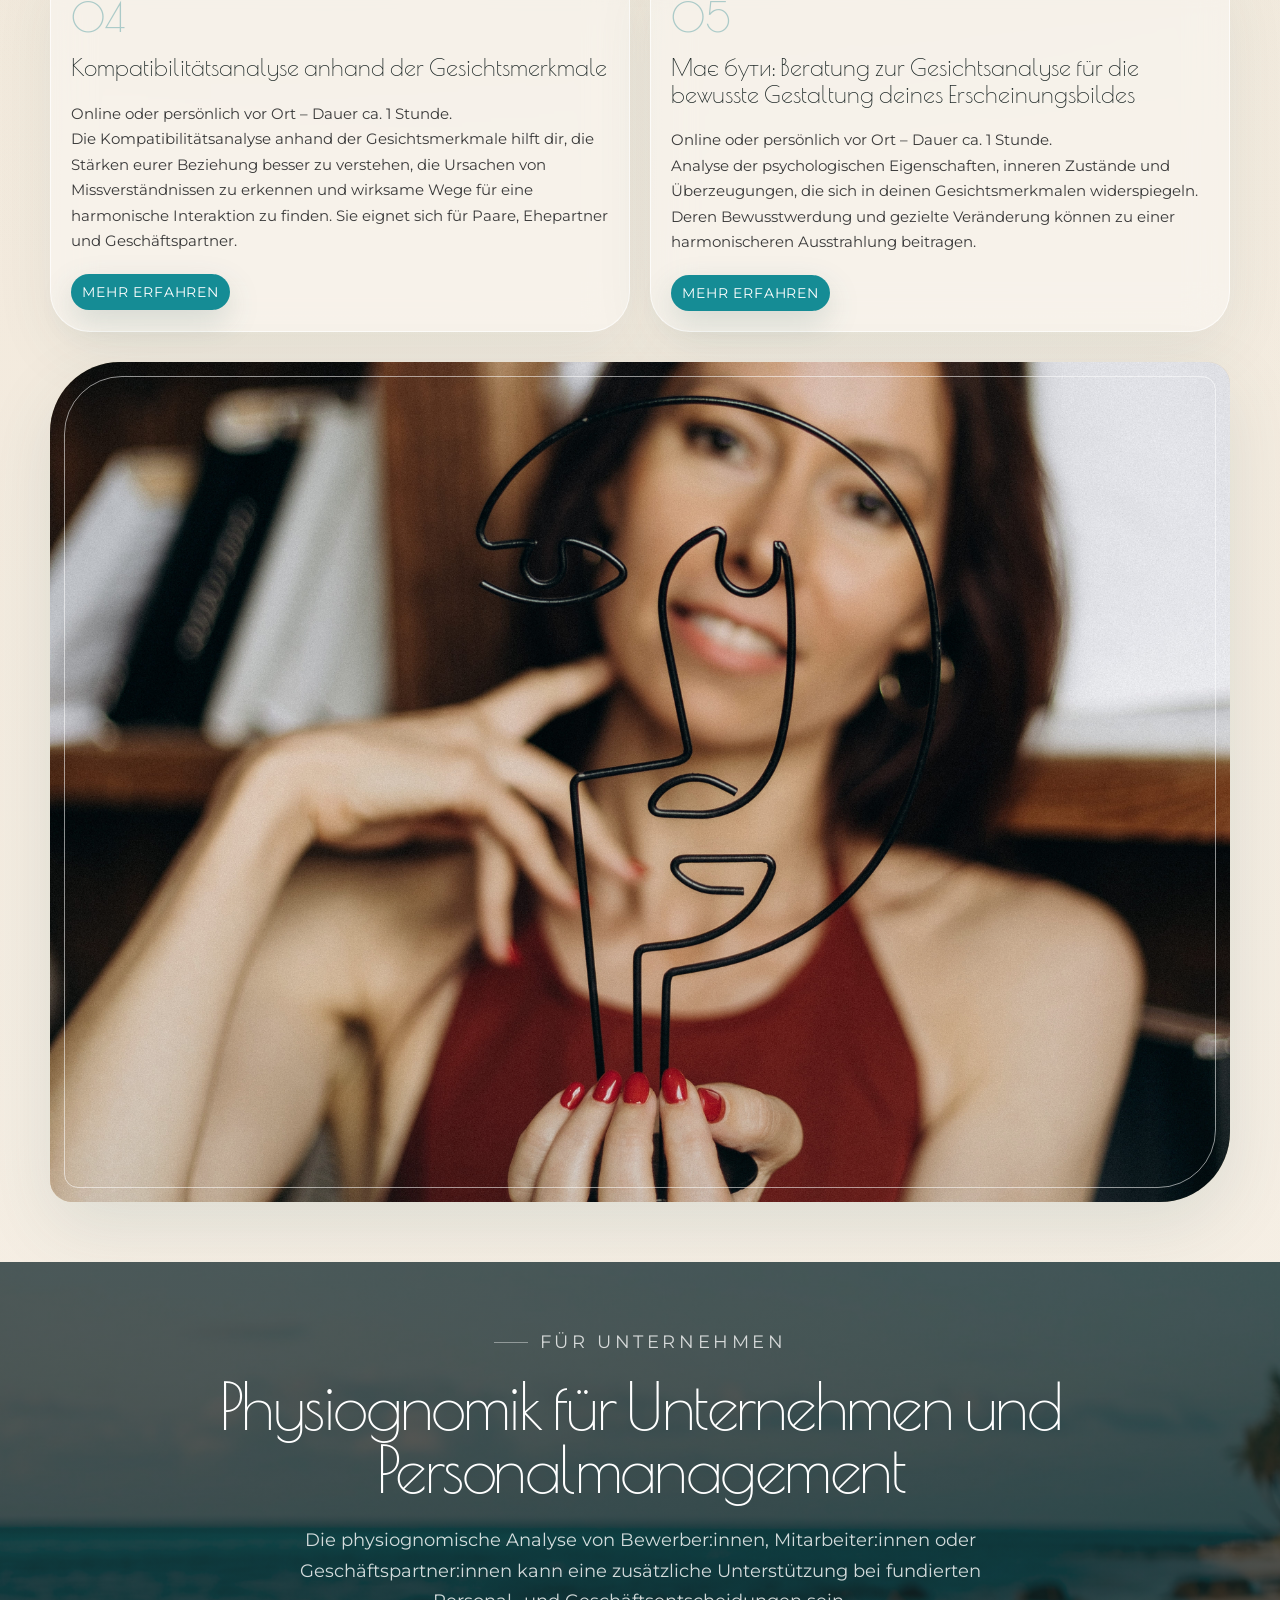
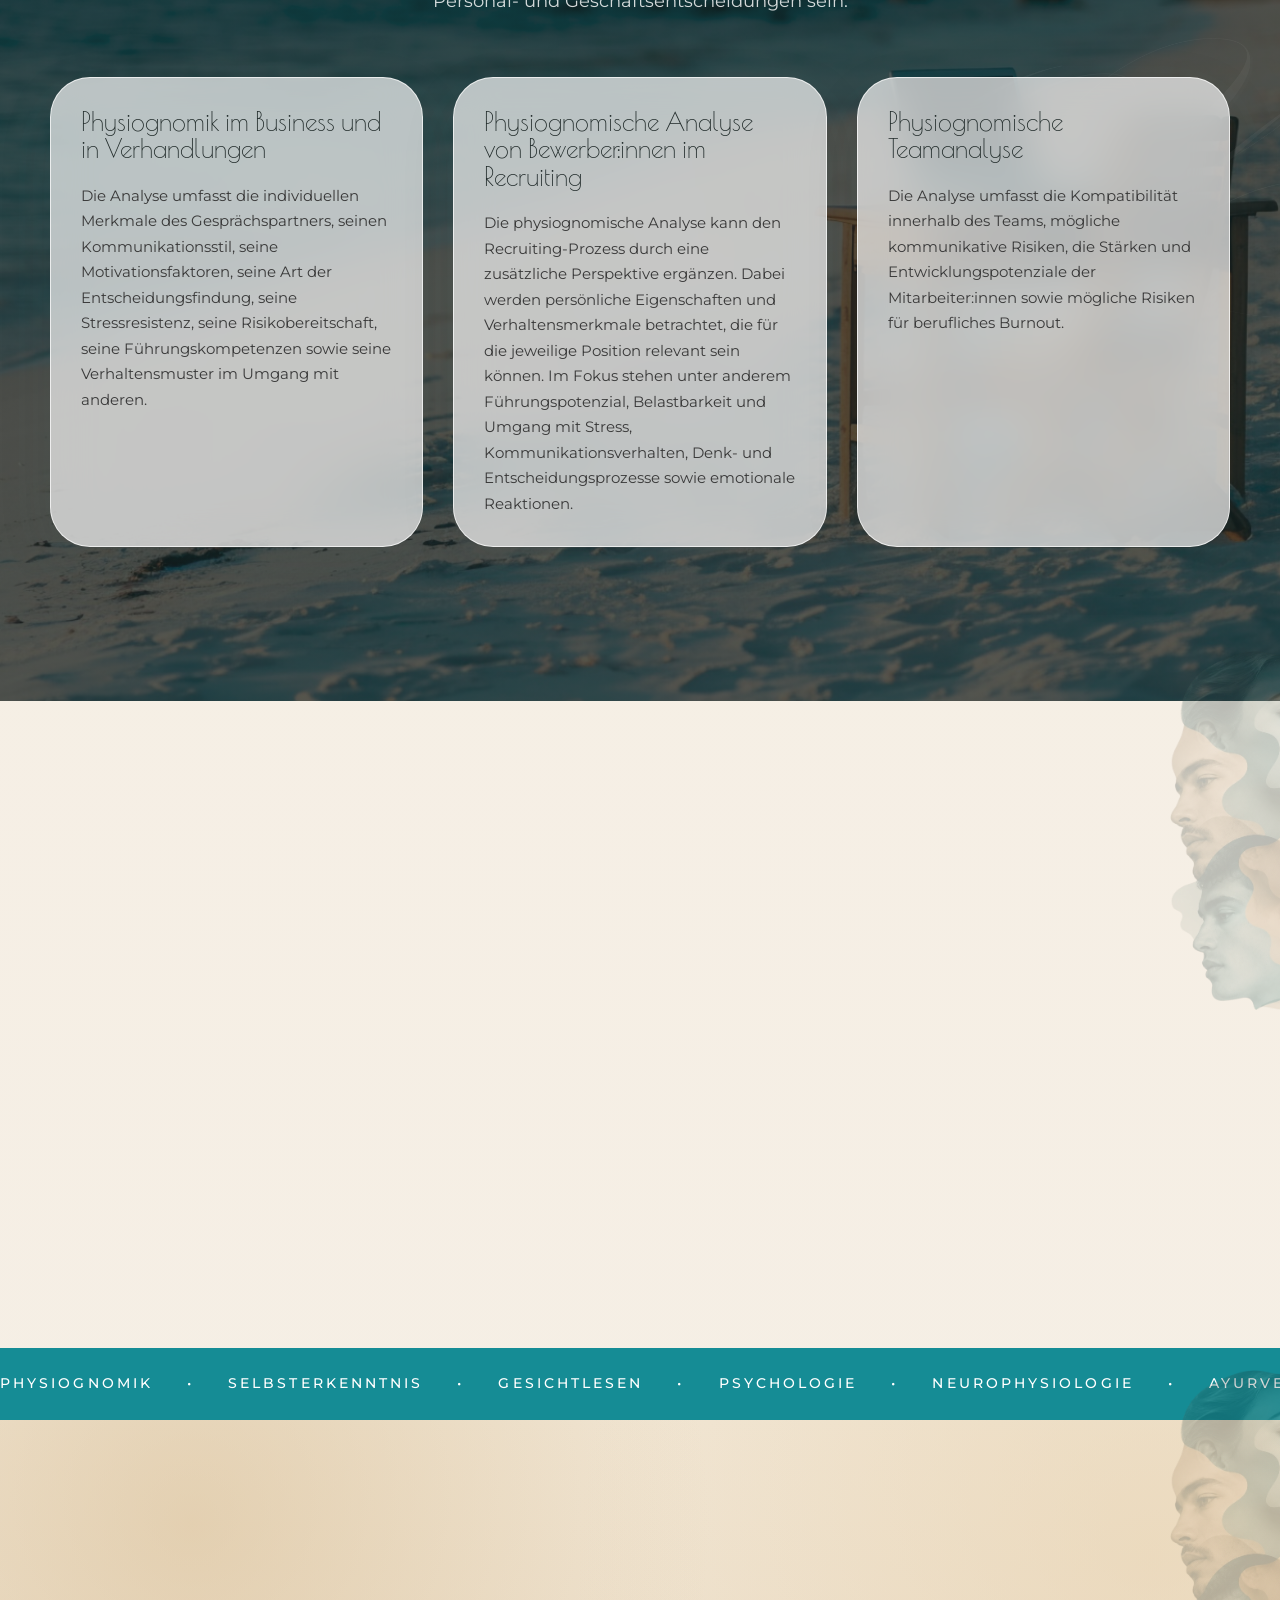
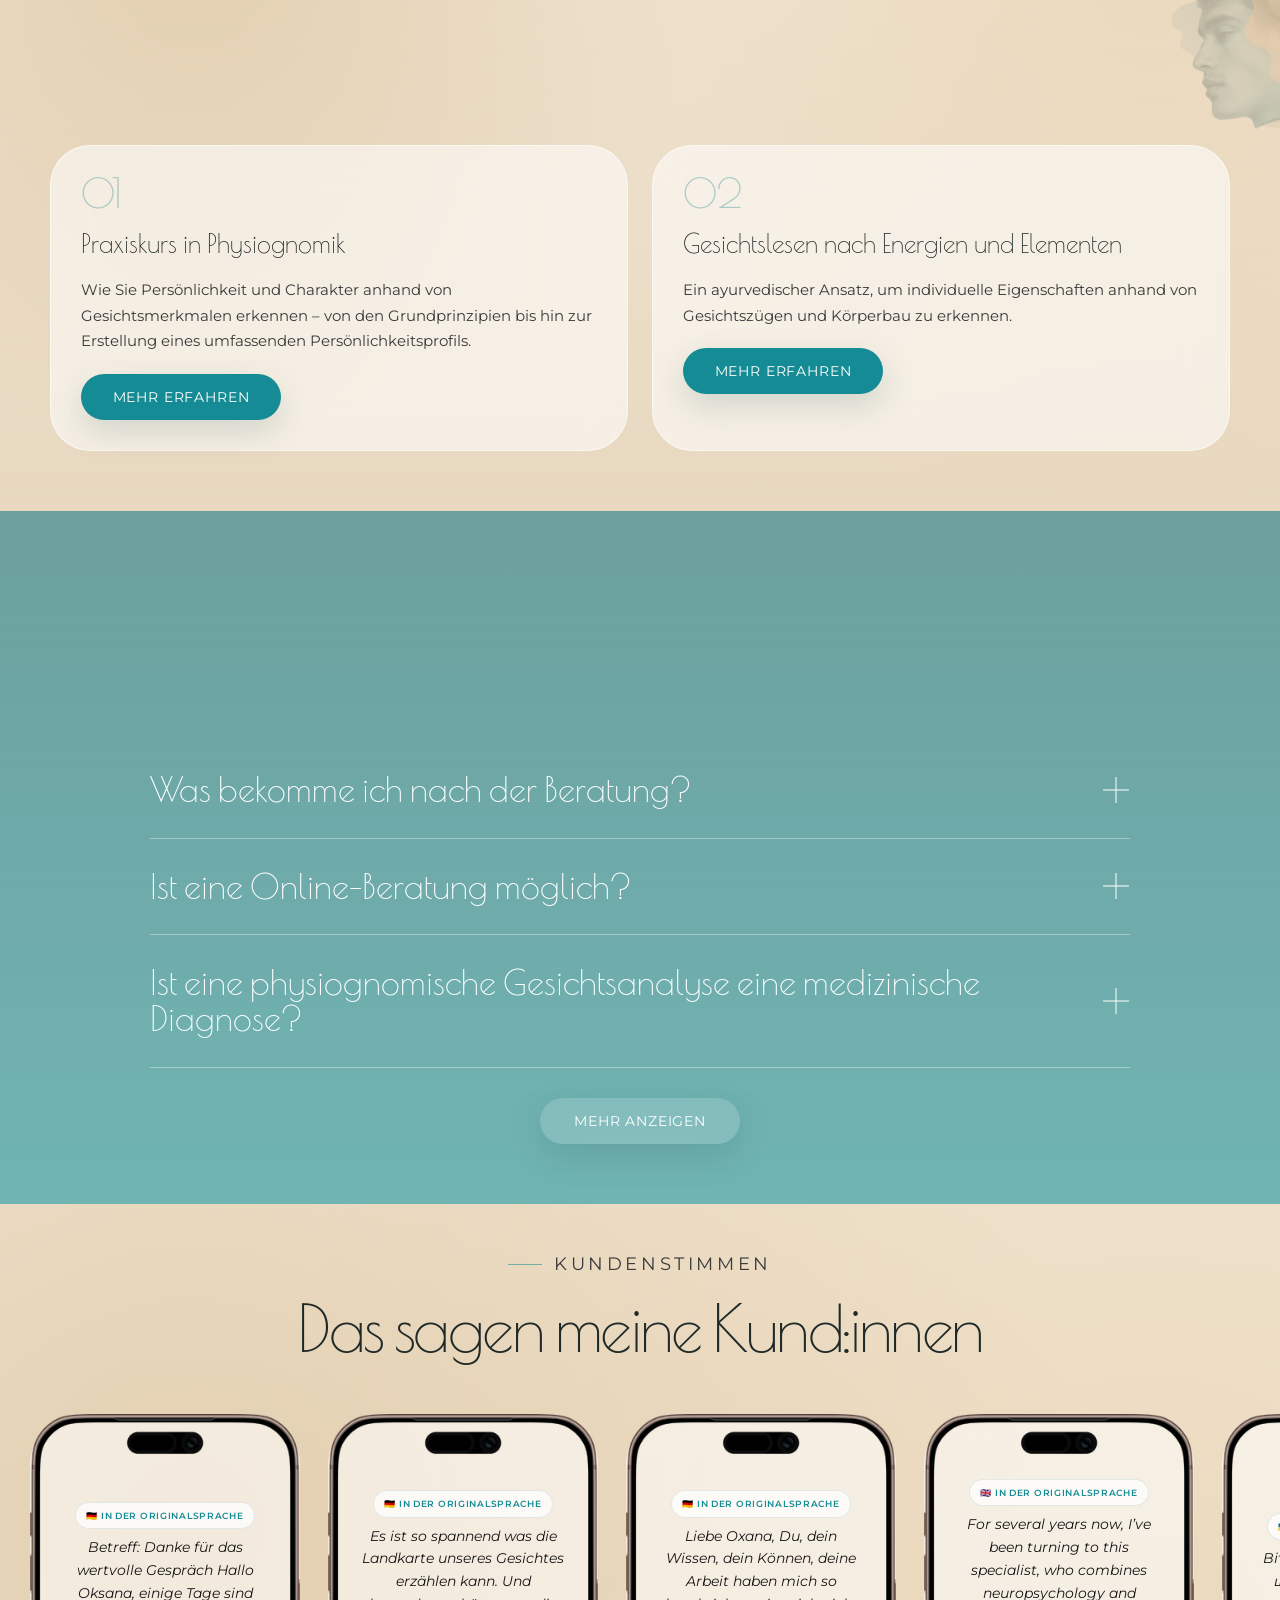
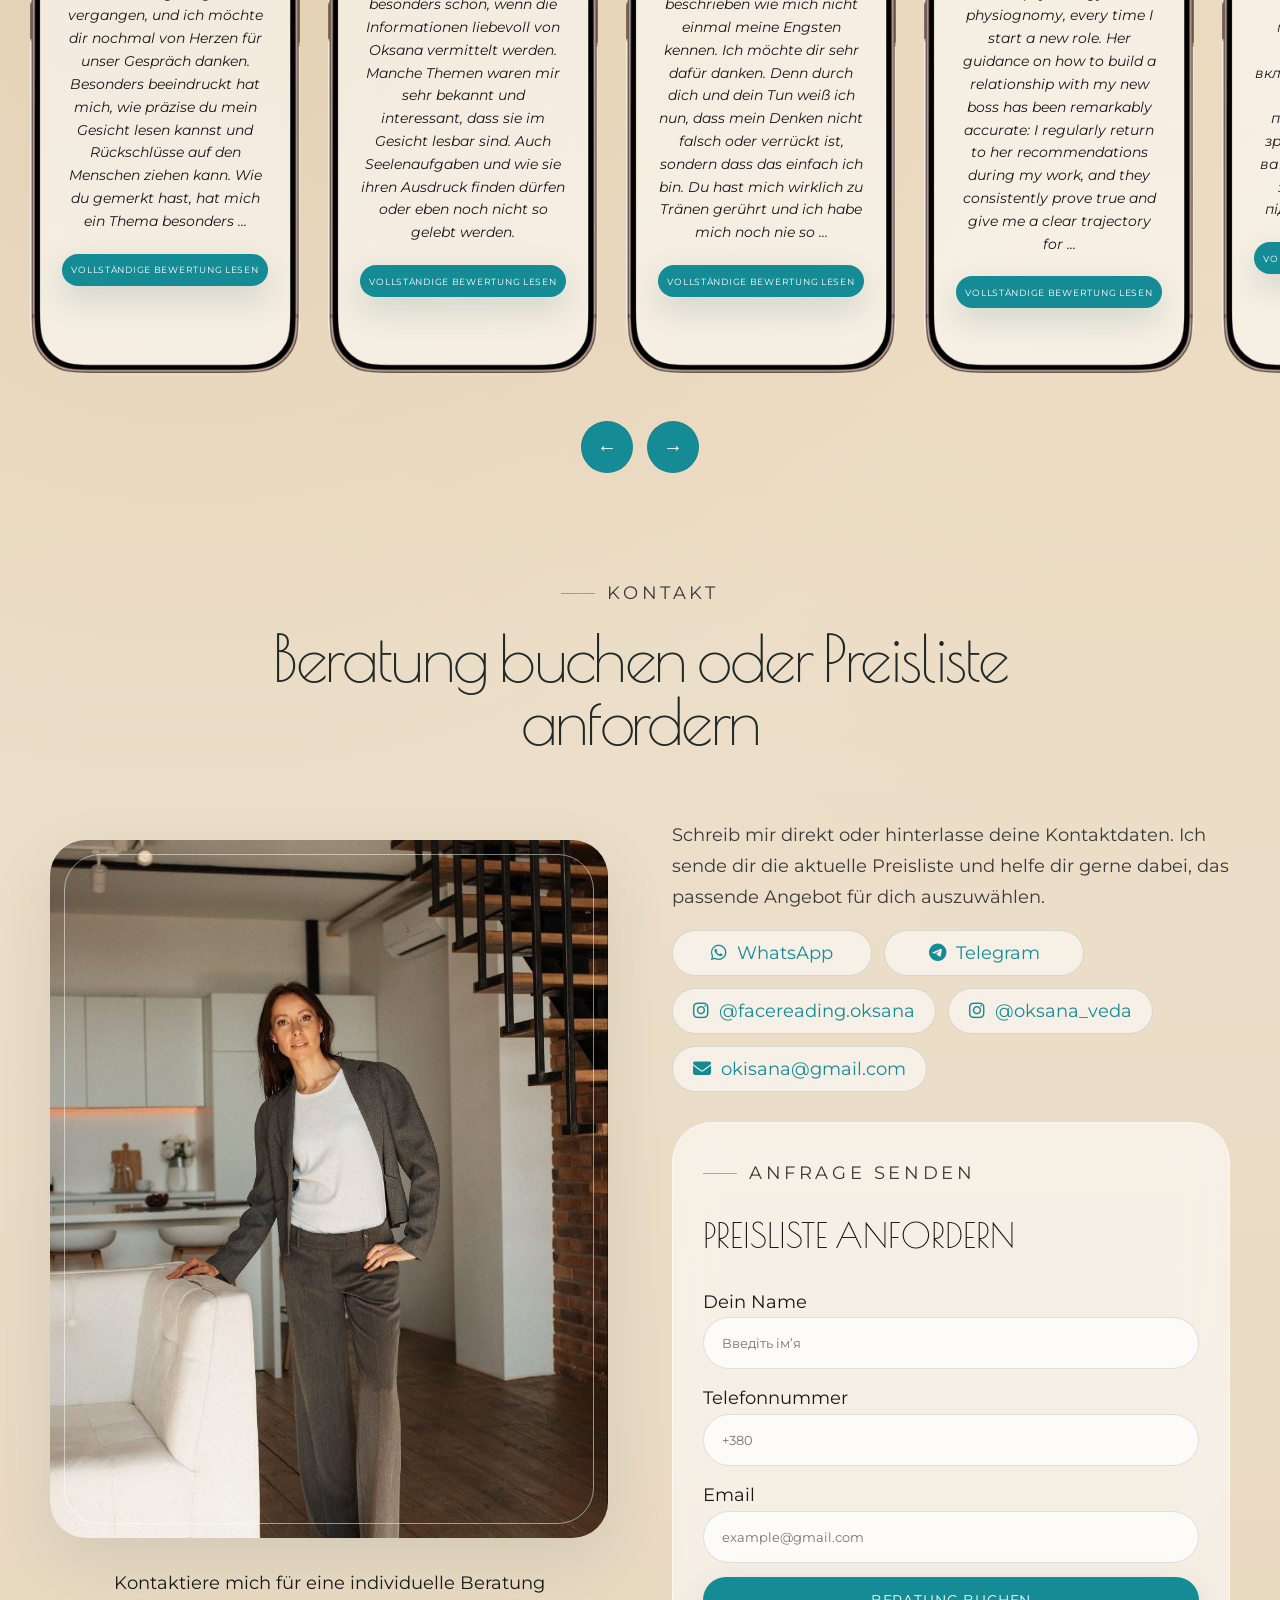
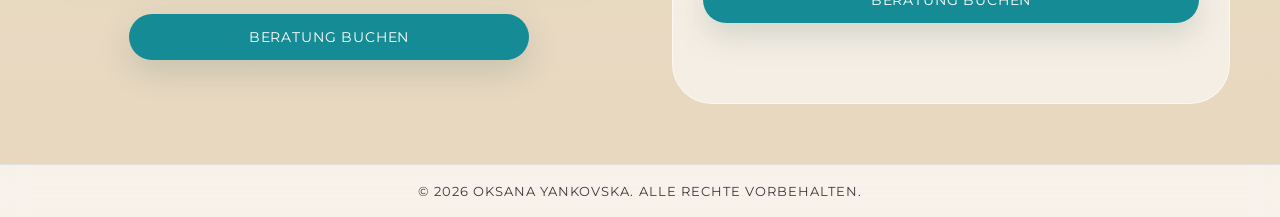
==== commit fbb16596: "Add files via upload" ====
--- a/de.html
+++ b/de.html
@@ -127,16 +127,16 @@
             <div class="head">
               <p class="eyebrow">PRAKTISCHE ANWENDUNG</p>
 
-              <h2 class="title">Anwendungsbereiche der physiognomik</h2>
+              <h2 class="title">Anwendungsbereiche der Physiognomik</h2>
             </div>
 
             <div class="applications-grid">
               <article class="application-item">
                 <span class="application-number">01</span>
-                <h3>Selbsterkenntnis x</h3>
+                <h3>Selbsterkenntnis</h3>
                 <p>
-                  Sich selbst und andere besser verstehen und das eigene
-                  Potenzial entfalten.
+                  Ein tieferes Verständnis der eigenen Persönlichkeit, Stärken
+                  und individuellen Besonderheiten.
                 </p>
               </article>
 
@@ -218,7 +218,7 @@
             <h2 class="title">
               Es ist weder Wahrsagerei noch Magie – sondern ein Ansatz zur
               Erforschung der inneren psychischen Welt eines Menschen durch die
-              individuellen Merkmale seines Gesichts.
+              individuellen Merkmale seines Gesichts
             </h2>
 
             <!-- <p class="method-work__subtitle">
@@ -304,9 +304,9 @@
                 <div>
                   <h3>Visuelle Psychodiagnostik</h3>
                   <p>
-                    Die physiognomische Analyse ist eine Methode, die
-                    individuellen Eigenschaften eines Menschen anhand der
-                    Analyse seiner Gesichtsmerkmale zu erkennen.
+                    Die physiognomische Analyse ist eine Methode, um die
+                    individuellen Eigenschaften eines Menschen anhand seiner
+                    Gesichtsmerkmale zu erkennen.
                   </p>
                 </div>
               </article>
@@ -353,7 +353,7 @@
         </p>
 
         <ul>
-          <li>Eine kurze Einführung in die Methode der Physiognomik.</li>
+          <li>Eine kurze Einführung in die Physiognomik (Gesichtslesen).</li>
           <li>Eine Analyse der 5 dominierenden Gesichtsmerkmale.</li>
           <li>Ein kurzes psychologisches Persönlichkeitsprofil.</li>
           <li>Die Möglichkeit, das Format der Beratung kennenzulernen.</li>
@@ -361,7 +361,7 @@
 
         <p>
           <strong
-            >Der Preis für das Orientierungsgespräch beträgt nur 19 €.</strong
+            >Der Preis für das Orientierungsgespräch beträgt nur 19 €</strong
           >
         </p>
 
@@ -396,7 +396,7 @@
           <div class="story__grid story__grid--compact">
             <article class="story-card fade-up">
               <p class="story-lead">
-                Hallo, ich bin Oksana Jankowska – praktizierende Physiognomistin
+                Hallo, ich bin Oksana Yankovska – praktizierende Physiognomistin
                 und Psychologin.
               </p>
 
@@ -447,11 +447,7 @@
               Promotionsstudium.
             </p>
 
-            <p>
-              Seit 2014 beschäftige ich mich nach meiner Ausbildung am United
-              Physiognomist Center mit praktischer Physiognomik. Dort habe ich
-              diesen Bereich der visuellen Psychodiagnostik erlernt.
-            </p>
+            <p>Seit 2014 beschäftige ich mich mit praktischer Physiognomik.</p>
 
             <p>
               Ich führe individuelle Beratungen im Gesichtslesen durch und
@@ -502,10 +498,10 @@
             </p>
 
             <p>
-              Wenn Sie sich für Physiognomik interessieren, lade ich Sie
+              Wenn du dich für Physiognomik interessierst, lade ich dich
               herzlich zu einer Beratung oder einem meiner Workshops ein, um
-              diese außergewöhnliche Methode des Verständnisses der menschlichen
-              Natur näher kennenzulernen.
+              diese besondere Methode zum Verständnis der menschlichen
+              Persönlichkeit näher kennenzulernen.
             </p>
           </div>
         </div>
@@ -582,7 +578,7 @@
       <section class="services" id="services">
         <div class="container">
           <div class="services__head fade-up">
-            <p class="eyebrow">ÜR PRIVATKUND:INNEN</p>
+            <p class="eyebrow">FÜR PRIVATKUND:INNEN</p>
             <h2 class="title">Physiognomische Beratungen</h2>
           </div>
           <div class="applications-watermark" aria-hidden="true">
@@ -643,7 +639,7 @@
               <span>04</span>
               <h3>Kompatibilitätsanalyse anhand der Gesichtsmerkmale</h3>
               <p>
-                Kompatibilitätsanalyse anhand der Gesichtsmerkmale
+                Online oder persönlich vor Ort – Dauer ca. 1 Stunde.
 
                 <br />
                 Die Kompatibilitätsanalyse anhand der Gesichtsmerkmale hilft
@@ -659,7 +655,10 @@
 
             <article class="service-card">
               <span>05</span>
-              <h3>Paare, Ehepartner und Geschäftspartner.</h3>
+              <h3>
+                Має бути: Beratung zur Gesichtsanalyse für die bewusste
+                Gestaltung deines Erscheinungsbildes
+              </h3>
               <p>
                 Online oder persönlich vor Ort – Dauer ca. 1 Stunde.
                 <br />
@@ -731,7 +730,7 @@
               <span>04</span>
               <h3>Kompatibilitätsanalyse anhand der Gesichtsmerkmale</h3>
               <p>
-                Kompatibilitätsanalyse anhand der Gesichtsmerkmale
+                Online oder persönlich vor Ort – Dauer ca. 1 Stunde.
 
                 <br />
                 Die Kompatibilitätsanalyse anhand der Gesichtsmerkmale hilft
@@ -747,7 +746,10 @@
 
             <article class="service-card">
               <span>05</span>
-              <h3>Paare, Ehepartner und Geschäftspartner.</h3>
+              <h3>
+                Має бути: Beratung zur Gesichtsanalyse für die bewusste
+                Gestaltung deines Erscheinungsbildes
+              </h3>
               <p>
                 Online oder persönlich vor Ort – Dauer ca. 1 Stunde.
                 <br />
@@ -781,10 +783,8 @@
 
             <p class="business__text">
               Die physiognomische Analyse von Bewerber:innen, Mitarbeiter:innen
-              oder Geschäftspartner:innen kann als zusätzliches
-              Analyseinstrument dabei unterstützen, Personal- und
-              Geschäftsentscheidungen bewusster, fundierter und zielgerichteter
-              zu treffen.
+              oder Geschäftspartner:innen kann eine zusätzliche Unterstützung
+              bei fundierten Personal- und Geschäftsentscheidungen sein.
             </p>
           </div>
 
@@ -795,7 +795,7 @@
                 Die Analyse umfasst die individuellen Merkmale des
                 Gesprächspartners, seinen Kommunikationsstil, seine
                 Motivationsfaktoren, seine Art der Entscheidungsfindung, seine
-                emotionale Stabilität, seine Risikobereitschaft, seine
+                Stressresistenz, seine Risikobereitschaft, seine
                 Führungskompetenzen sowie seine Verhaltensmuster im Umgang mit
                 anderen.
               </p>
@@ -810,10 +810,7 @@
                 jeweilige Position relevant sein können. Im Fokus stehen unter
                 anderem Führungspotenzial, Belastbarkeit und Umgang mit Stress,
                 Kommunikationsverhalten, Denk- und Entscheidungsprozesse sowie
-                emotionale Reaktionen. Ziel ist es, ein umfassenderes Bild der
-                Persönlichkeit zu erhalten und die Passung zwischen den
-                individuellen Eigenschaften einer Person und den Anforderungen
-                der jeweiligen Position besser einzuschätzen.
+                emotionale Reaktionen.
               </p>
             </article>
 
@@ -885,70 +882,79 @@
       </section>
 
       <template id="photo-guide-modal">
-        <h3>Вимоги до фотографій для аналізу обличчя</h3>
-
-        <p>
-          Для проведення якісного фізіогномічного аналізу необхідно надати
-          актуальні фотографії свого обличчя. Допускаються селфі, за умови, що
-          вони відповідають наведеним нижче вимогам.
-        </p>
-
-        <h4>Загальні вимоги:</h4>
+        <h3>Anforderungen an die Fotos für die Gesichtsanalyse</h3>
+
+        <p>
+          Für eine aussagekräftige physiognomische Analyse brauchst du aktuelle
+          Fotos deines Gesichts. Auch Selfies sind möglich, sofern sie den unten
+          aufgeführten Anforderungen entsprechen.
+        </p>
+
+        <h4>Allgemeine Anforderungen:</h4>
 
         <ul>
-          <li>Фото мають бути зроблені при денному природному освітленні.</li>
-          <li>Обличчя повинно бути без макіяжу.</li>
-          <li>Камеру необхідно тримати прямо на рівні очей.</li>
-          <li>
-            Волосся та чубчик слід прибрати назад, щоб були відкриті лоб і вуха.
-          </li>
-          <li>
-            Фото мають бути чіткими, без фільтрів, ретуші та сильних тіней.
+          <li>
+            Die Fotos sollten bei natürlichem Tageslicht aufgenommen werden.
+          </li>
+          <li>Dein Gesicht sollte ungeschminkt sein.</li>
+          <li>Halte die Kamera direkt auf Augenhöhe.</li>
+          <li>
+            Haare und Pony sollten nach hinten genommen werden, sodass Stirn und
+            Ohren vollständig sichtbar sind.
+          </li>
+          <li>
+            Die Fotos sollten scharf und klar sein, ohne Filter, Retusche oder
+            starke Schatten.
           </li>
         </ul>
 
-        <h4>Необхідні ракурси — всього 8 фото:</h4>
+        <h4>Benötigte Aufnahmen – insgesamt 8 Fotos:</h4>
 
         <ol>
-          <li>Анфас — очі відкриті, добре видно лоб.</li>
-          <li>
-            Анфас — очі закриті, <strong>пальцем вказати на ліву щоку</strong>.
-          </li>
-          <li>Анфас — підняти брови.</li>
-          <li>
-            Анфас — природна відкрита посмішка, щоб було чітко видно верхній
-            зубний ряд <strong>від центральних різців до іклів</strong>.
-          </li>
-          <li>Лівий профіль — повністю видно вухо.</li>
-          <li>Правий профіль — повністю видно вухо.</li>
-          <li>Напівоберт — ліва сторона обличчя.</li>
-          <li>Напівоберт — права сторона обличчя.</li>
+          <li>Frontalansicht – Augen geöffnet, die Stirn gut sichtbar.</li>
+          <li>
+            Frontalansicht – Augen geschlossen, mit dem
+            <strong>Finger auf die linke Wange zeigen.</strong>
+          </li>
+          <li>Frontalansicht – Augenbrauen nach oben ziehen.</li>
+          <li>
+            Frontalansicht – ein natürliches, offenes Lächeln, sodass die
+            <strong
+              >obere Zahnreihe von den mittleren Schneidezähnen bis zu den
+              Eckzähnen</strong
+            >
+            deutlich sichtbar ist.
+          </li>
+          <li>Linkes Profil – das Ohr vollständig sichtbar.</li>
+          <li>Rechtes Profil – das Ohr vollständig sichtbar.</li>
+          <li>Dreiviertelansicht – linke Gesichtshälfte.</li>
+          <li>Dreiviertelansicht – rechte Gesichtshälfte.</li>
         </ol>
 
-        <h4>Додаткова інформація</h4>
-
-        <p>
-          Якщо у вас були зміни зовнішності або косметологічні втручання,
-          обов'язково повідомте про це:
+        <h4>Zusätzliche Informationen</h4>
+
+        <p>
+          Wenn du Veränderungen deines Aussehens oder kosmetische Eingriffe
+          hattest, teile mir dies bitte unbedingt mit:
         </p>
 
         <ul>
-          <li>Збільшення губ.</li>
-          <li>Ін'єкції ботокса або філерів.</li>
-          <li>Видалення родимок.</li>
-          <li>Перманентний макіяж або татуювання.</li>
-          <li>Пластичні операції чи інші процедури.</li>
+          <li>Lippenunterspritzung.</li>
+          <li>Botox- oder Filler-Behandlungen.</li>
+          <li>Entfernung von Muttermalen.</li>
+          <li>Permanent-Make-up oder Tätowierungen.</li>
+          <li>Schönheitsoperationen oder andere ästhetische Eingriffe.</li>
         </ul>
 
-        <p>Також, будь ласка, вкажіть свій актуальний вік.</p>
+        <p>Bitte gib außerdem dein aktuelles Alter an.</p>
 
         <div class="contact-buttons">
           <a href="https://wa.me/380674334108" target="_blank" class="btn">
-            Надіслати у WhatsApp
+            ÜBER WHATSAPP SENDEN
           </a>
 
           <a href="https://t.me/psyfacereading" target="_blank" class="btn">
-            Надіслати у Telegram
+            ÜBER TELEGRAM SENDEN
           </a>
         </div>
       </template>
@@ -1024,7 +1030,7 @@
             Dein Potenzial und mögliche Bereiche, in denen du dich verwirklichen
             kannst.
           </li>
-          <li>Mögliche Herausforderungen.</li>
+          <li>Mögliche innere Widersprüche.</li>
         </ul>
 
         <p>
@@ -1036,7 +1042,7 @@
 
         <p>
           <strong>AKTION!</strong><br />
-          Bei Buchung dieser Beratung bis zum 1. September 2026 erhältst du 30 %
+          Bei Buchung dieser Beratung bis zum 31.12.2026 erhältst du 30 %
           Rabatt.
         </p>
 
@@ -1092,8 +1098,8 @@
             Veränderungen, Stress und Konflikte reagierst.
           </li>
           <li>
-            Stärken und Entwicklungspotenziale sowie Wege, sie zu einer inneren
-            Ressource und Stabilität zu machen.
+            Stärken und Entwicklungspotenziale sowie Wege, diese bewusst als
+            persönliche Ressourcen einzusetzen.
           </li>
           <li>Deine Denkweise und dein Entscheidungsstil.</li>
           <li>
@@ -1126,8 +1132,8 @@
             deine Emotionen, dein Verhalten und deinen Körper beeinflusst.
           </li>
           <li>
-            Wo sich dein Organismus in einem Zustand von Überlastung,
-            Erschöpfung oder innerem Ungleichgewicht befindet.
+            Mögliche Anzeichen von Überlastung, Erschöpfung oder einem inneren
+            Ungleichgewicht.
           </li>
           <li>
             Welche Organe oder Körpersysteme möglicherweise besondere
@@ -1242,13 +1248,13 @@
         <p><strong>Diese Beratung ist für dich geeignet, wenn du:</strong></p>
 
         <ul>
-          <li>mit deinem Aussehen unzufrieden bist.</li>
+          <li>Mit deinem Aussehen unzufrieden bist.</li>
           <li>
             Schwierigkeiten mit deinem Selbstwertgefühl oder der Akzeptanz
             deines Äußeren hast.
           </li>
           <li>
-            attraktiver aussehen und dich wohler in deiner Haut fühlen möchtest.
+            Attraktiver aussehen und dich wohler in deiner Haut fühlen möchtest.
           </li>
         </ul>
 
@@ -1393,11 +1399,11 @@
           Charakter anhand von Gesichtsmerkmalen schneller zu erfassen. Im Kurs
           lernen Sie, das zu erkennen, was oft über Worte hinausgeht: Wer steht
           Ihnen gegenüber? Wie denkt und reagiert diese Person? Wie kommuniziert
-          sie, wie trifft sie Entscheidungen und was können Sie im Umgang mit
-          ihr erwarten?
-        </p>
-
-        <h4>Der Praxiskurs in Physiognomik ermöglicht Ihnen:</h4>
+          sie, wie trifft sie Entscheidungen und was kannst du im Umgang mit ihr
+          erwarten?
+        </p>
+
+        <h4>Der Praxiskurs in Physiognomik ermöglicht dir:</h4>
 
         <ul>
           <li>
@@ -1405,8 +1411,8 @@
             persönlichen Kommunikations- und Verhaltensstil besser zu verstehen.
           </li>
           <li>
-            Kommunikation gezielter zu gestalten, indem Sie die individuellen
-            Besonderheiten Ihres Gegenübers berücksichtigen.
+            Kommunikation gezielter zu gestalten, indem du die individuellen
+            Besonderheiten deines Gegenübers berücksichtigst.
           </li>
           <li>
             Mögliche Ursachen von Missverständnissen besser zu verstehen und
@@ -1417,7 +1423,7 @@
             Coaching, in der Führung und im beruflichen Kontext einzusetzen.
           </li>
           <li>
-            Ihre Beobachtungsgabe und Ihr Verständnis für individuelle
+            Deine Beobachtungsgabe und dein Verständnis für individuelle
             Eigenschaften zu schärfen und dadurch bewusster und gezielter zu
             kommunizieren.
           </li>
@@ -1458,9 +1464,8 @@
         <h4>Level 1. Grundlagen: Der natürliche Persönlichkeitstyp</h4>
 
         <p>
-          Du lernst, angeborene Gesichtsmerkmale zu erkennen und ihren
-          Zusammenhang mit den natürlichen Eigenschaften einer Person zu
-          verstehen.
+          Das Erlernen der angeborenen Gesichtsmerkmale und ihres Zusammenhangs
+          mit den natürlichen Eigenschaften eines Menschen.
         </p>
 
         <p>Du lernst:</p>
@@ -1480,9 +1485,9 @@
         <h4>Level 2. Vertiefung: Charakter</h4>
 
         <p>
-          Du lernst, erworbene Gesichtsmerkmale zu lesen, die durch aktuelle
-          Lebenssituationen, Erfahrungen, Emotionen und prägende Ereignisse
-          entstehen.
+          Das Erlernen, erworbene Gesichtsmerkmale zu erkennen, die sich unter
+          dem Einfluss aktueller Situationen, Erfahrungen, Emotionen und
+          Lebensereignisse entwickeln.
         </p>
 
         <p>Du lernst:</p>
@@ -1502,8 +1507,9 @@
         <h4>Level 3. Fortgeschritten: Vertiefte Gesichtsanalyse</h4>
 
         <p>
-          Du arbeitest mit besonderen Merkmalen und lernst, das Gesicht anhand
-          des Zusammenspiels verschiedener Marker ganzheitlich zu analysieren.
+          Das Erlernen besonderer Gesichtsmerkmale und ihrer Interpretation
+          sowie einer ganzheitlichen Gesichtsanalyse auf Grundlage des
+          Zusammenspiels verschiedener Merkmale.
         </p>
 
         <p>Du lernst:</p>
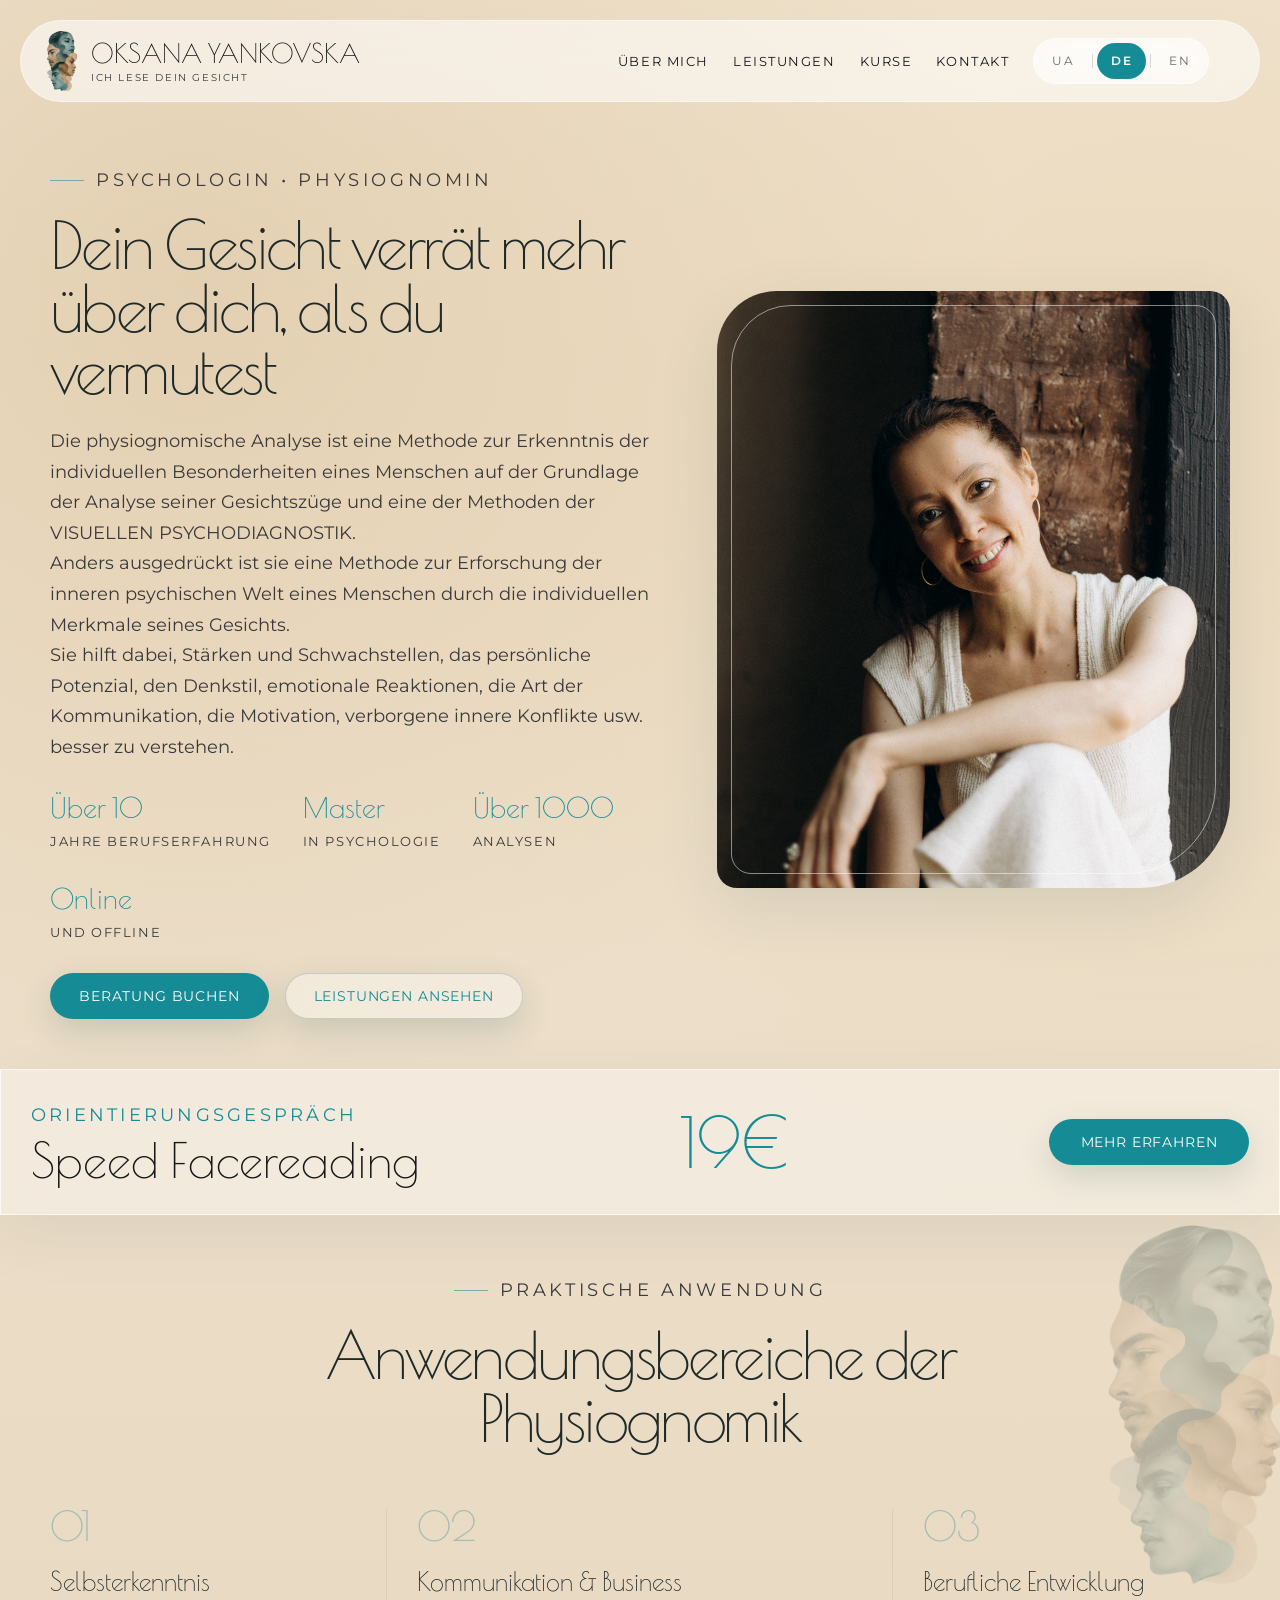
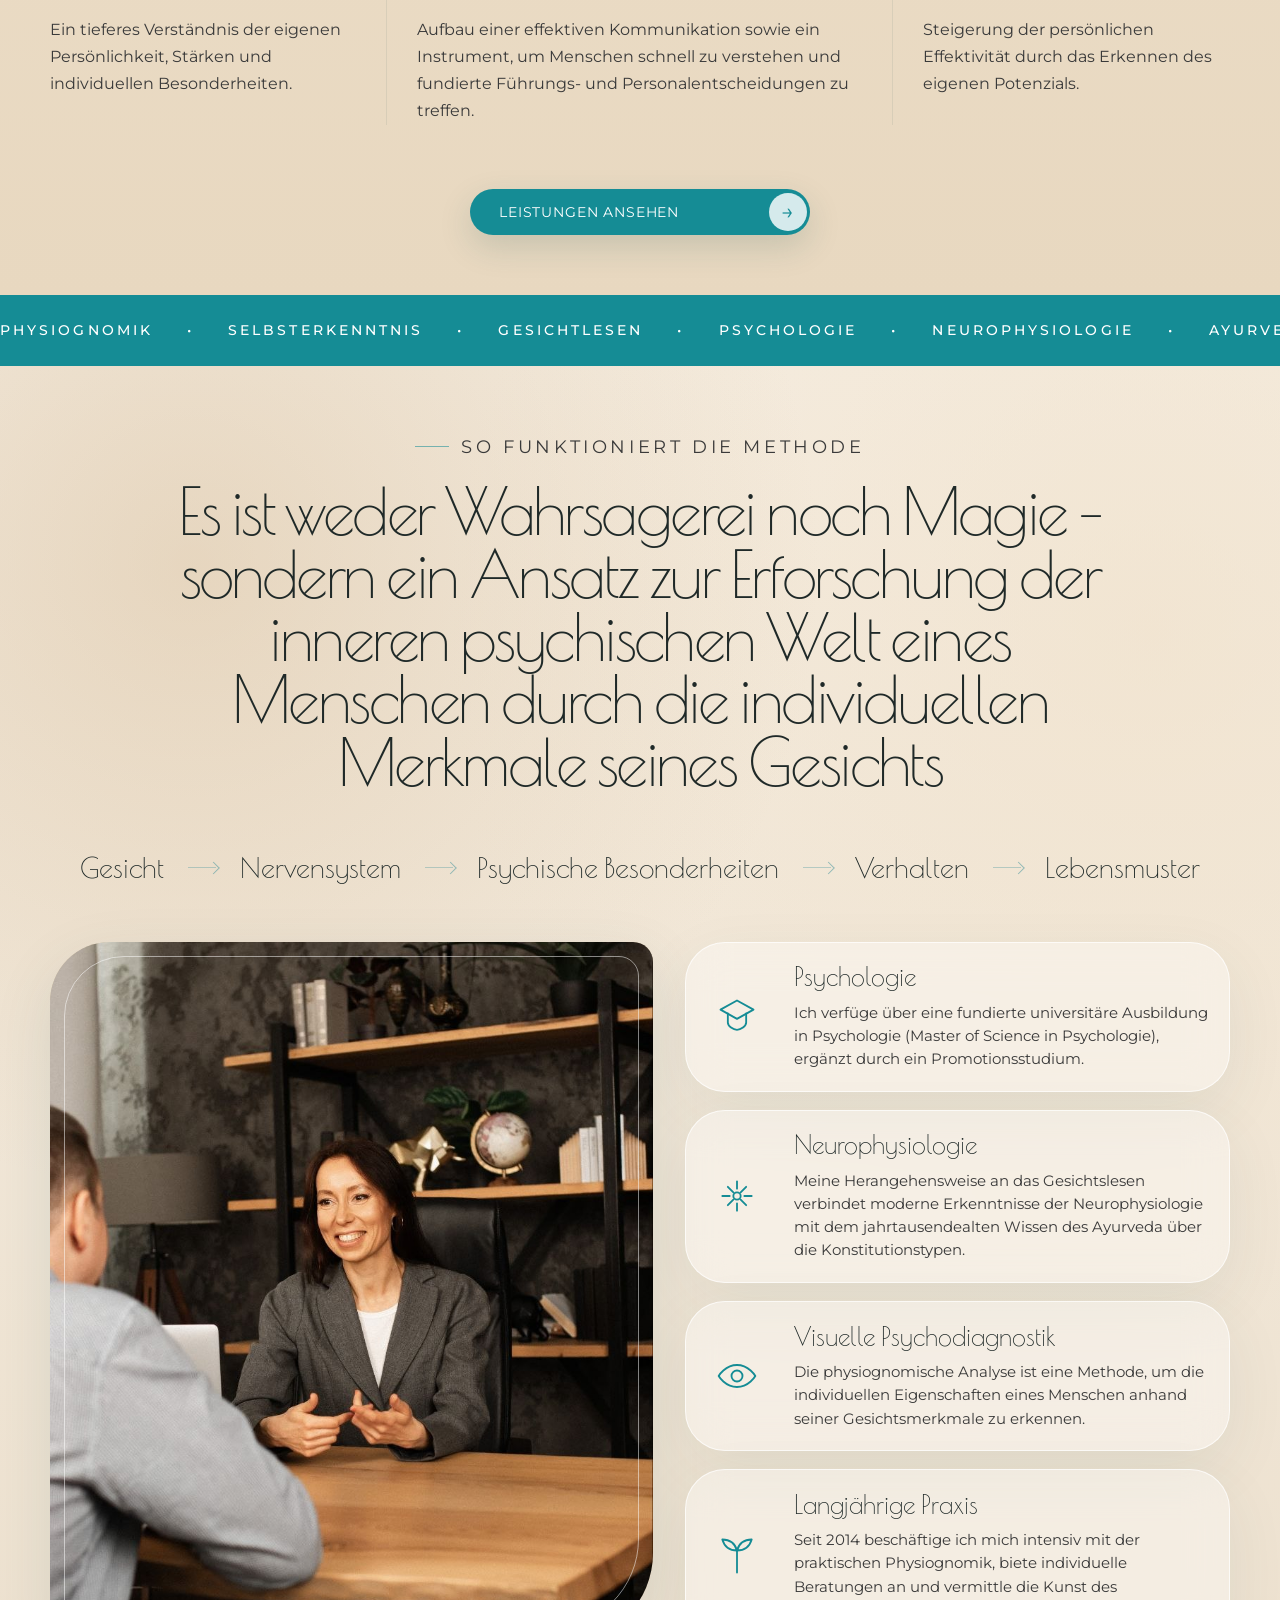
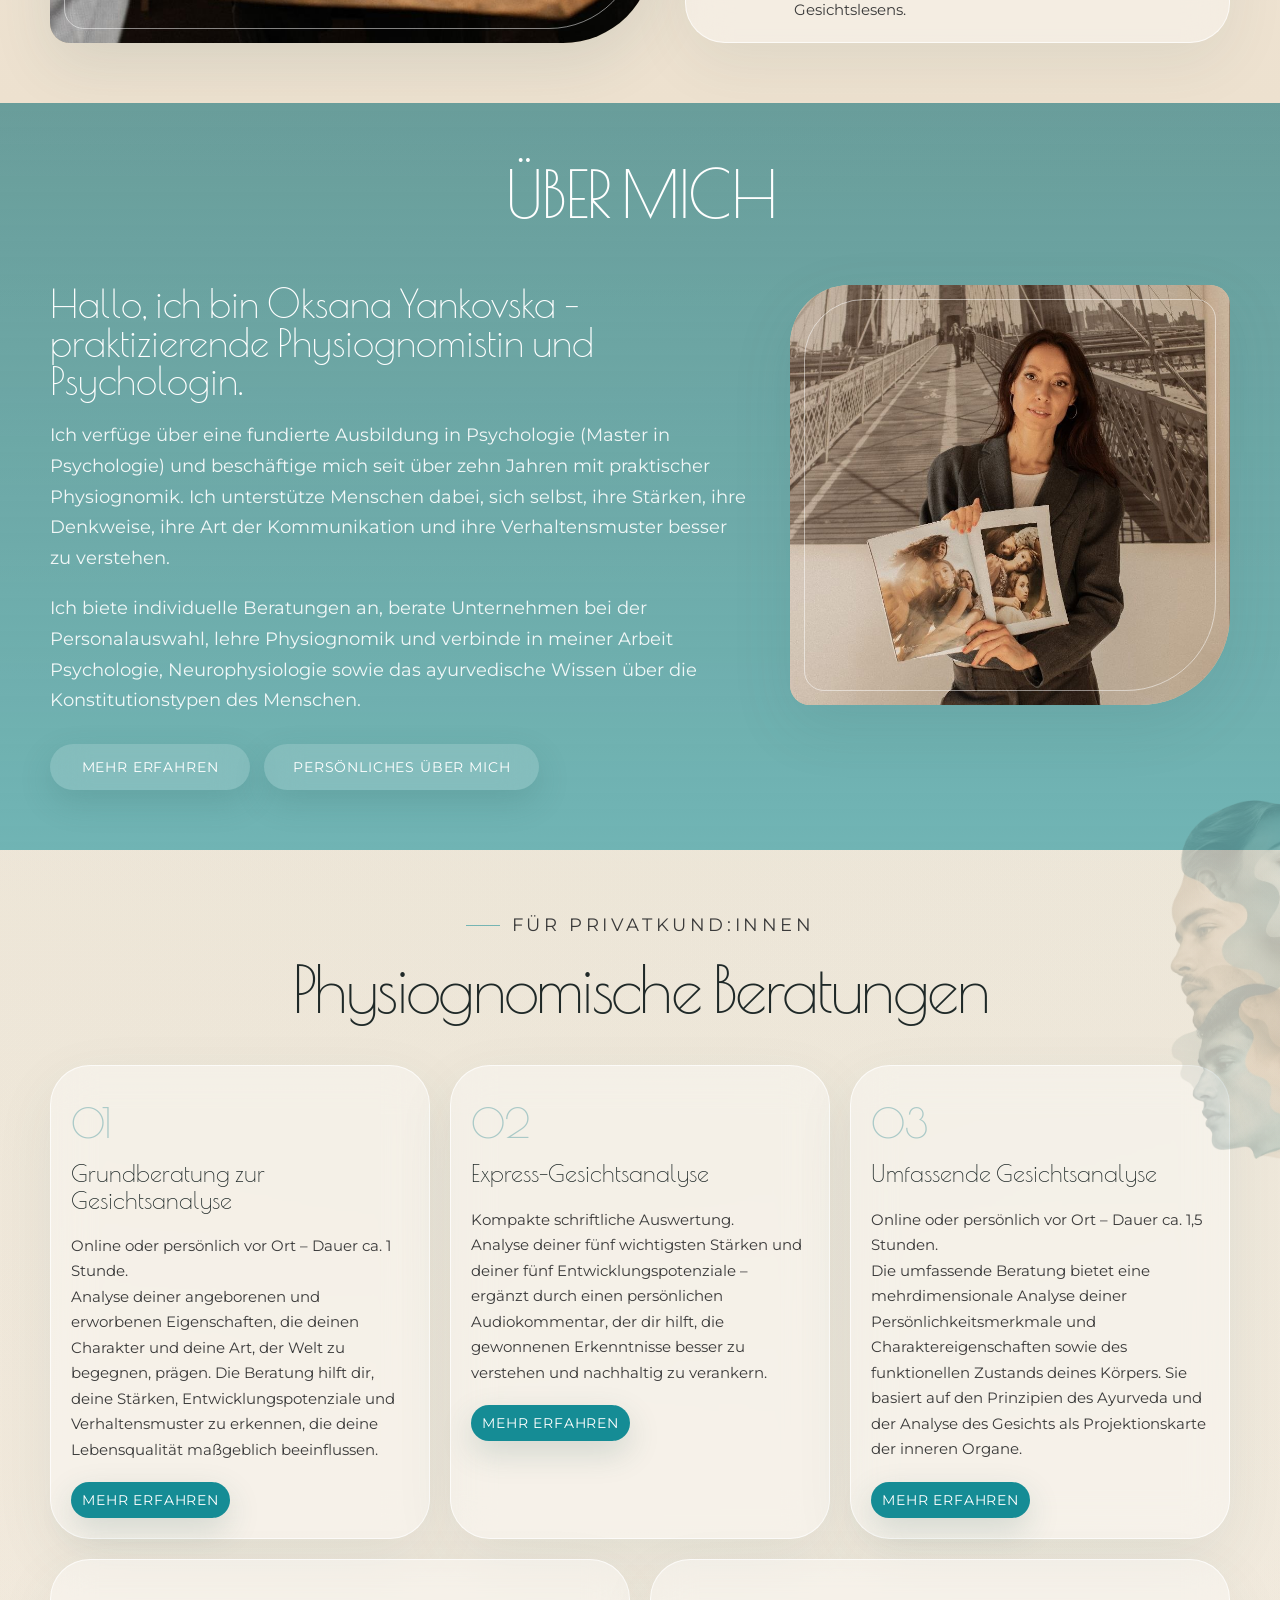
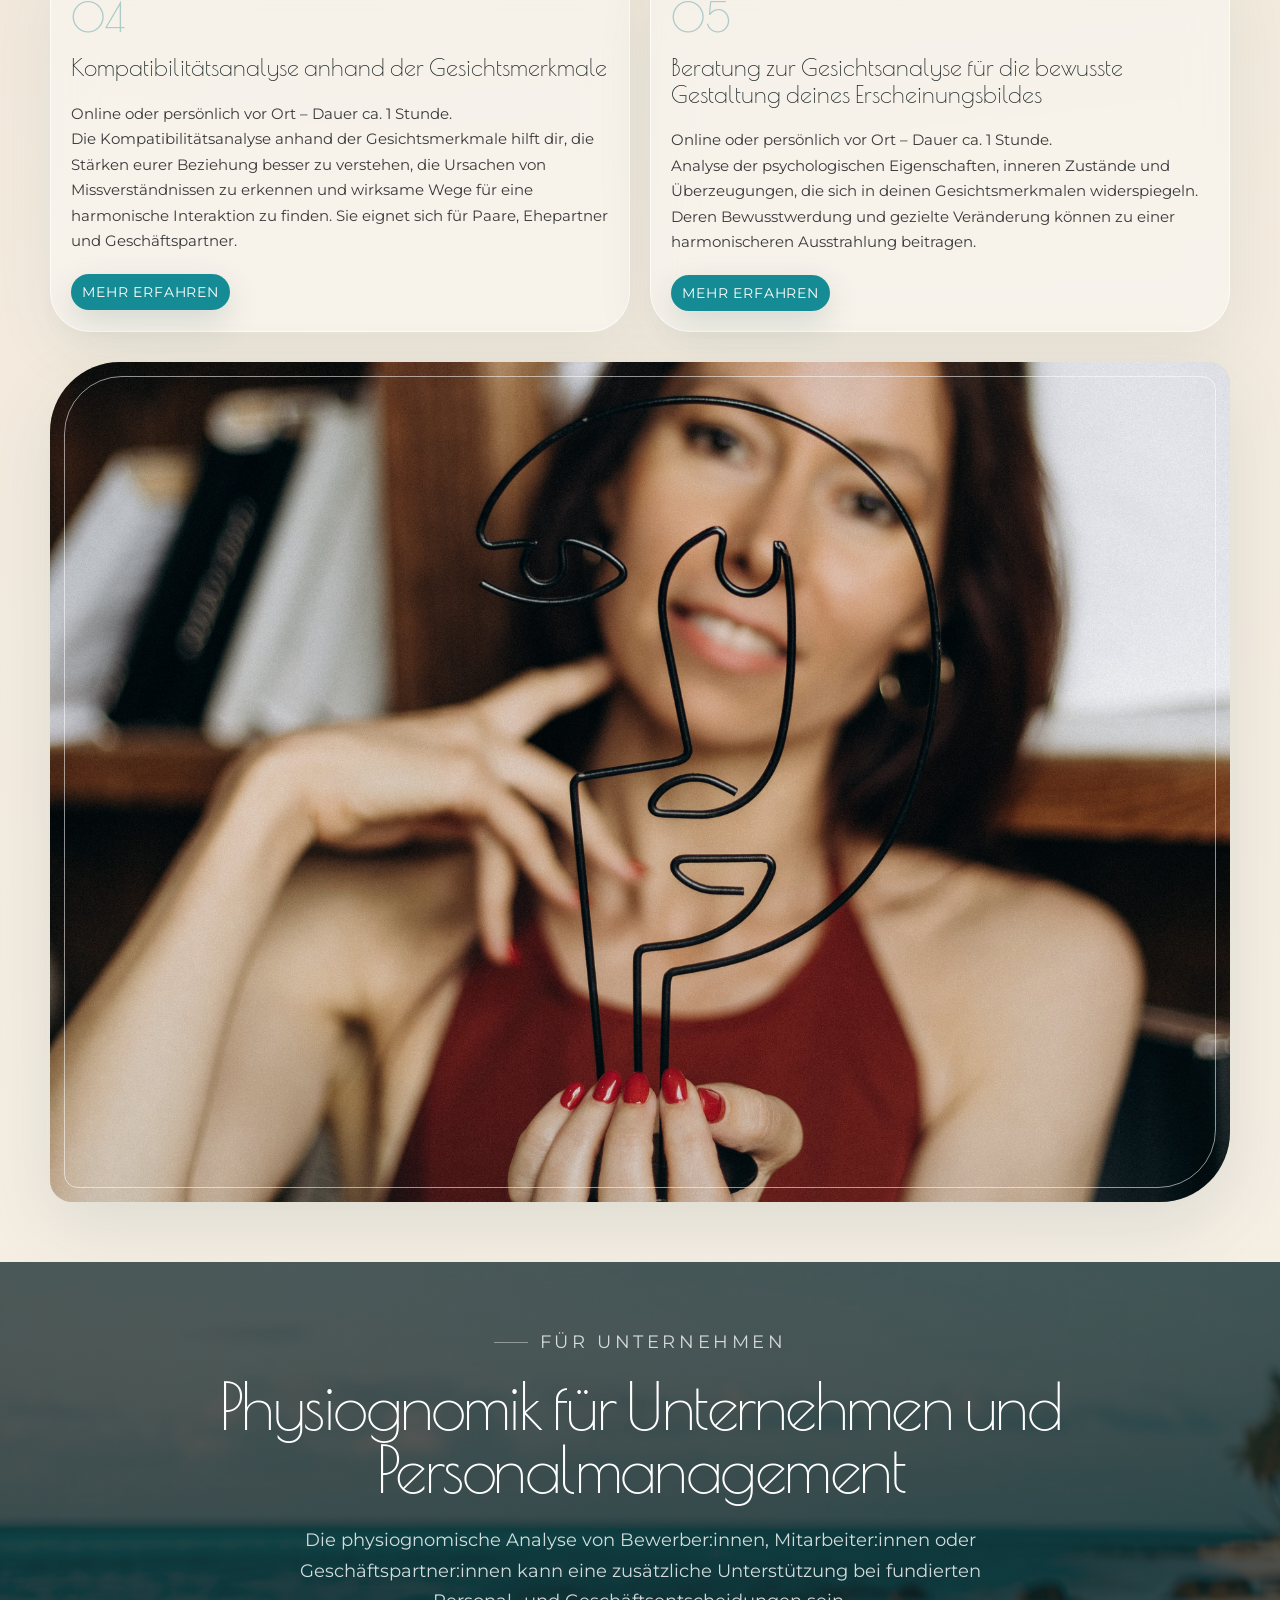
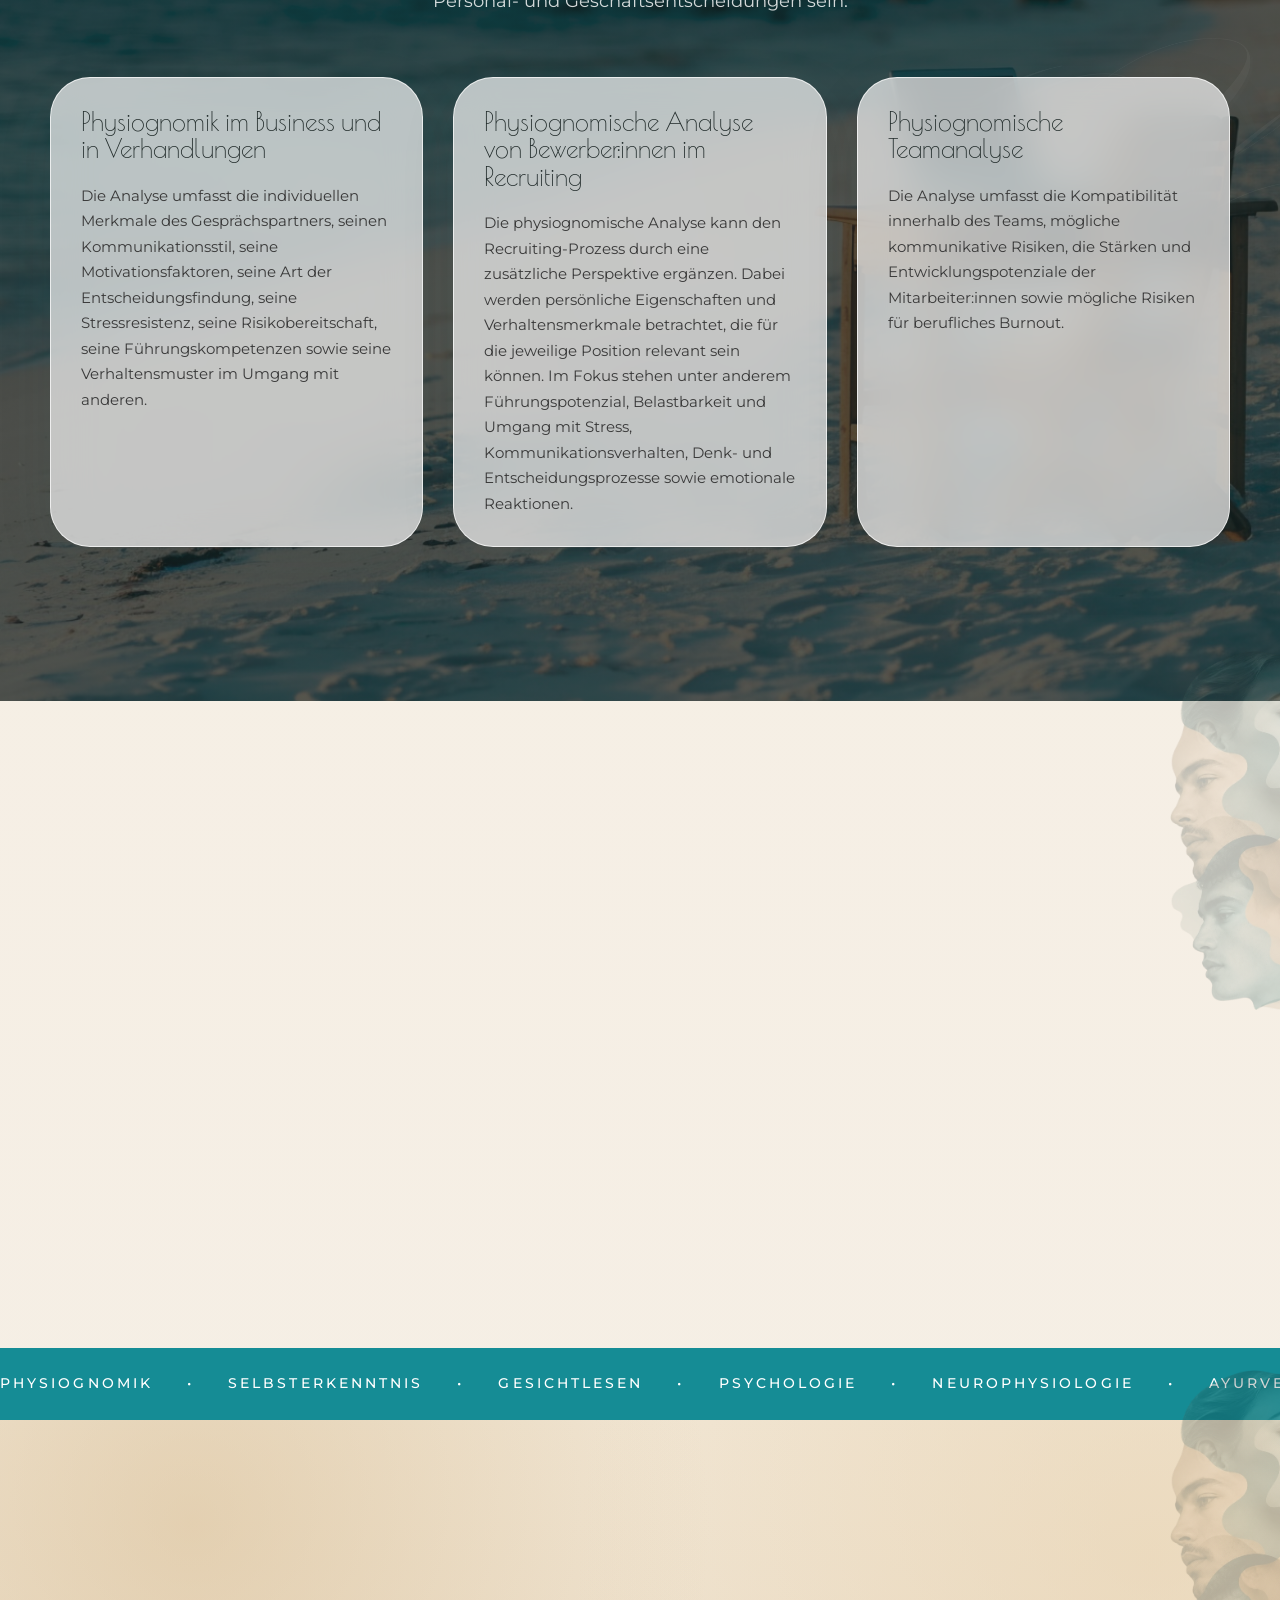
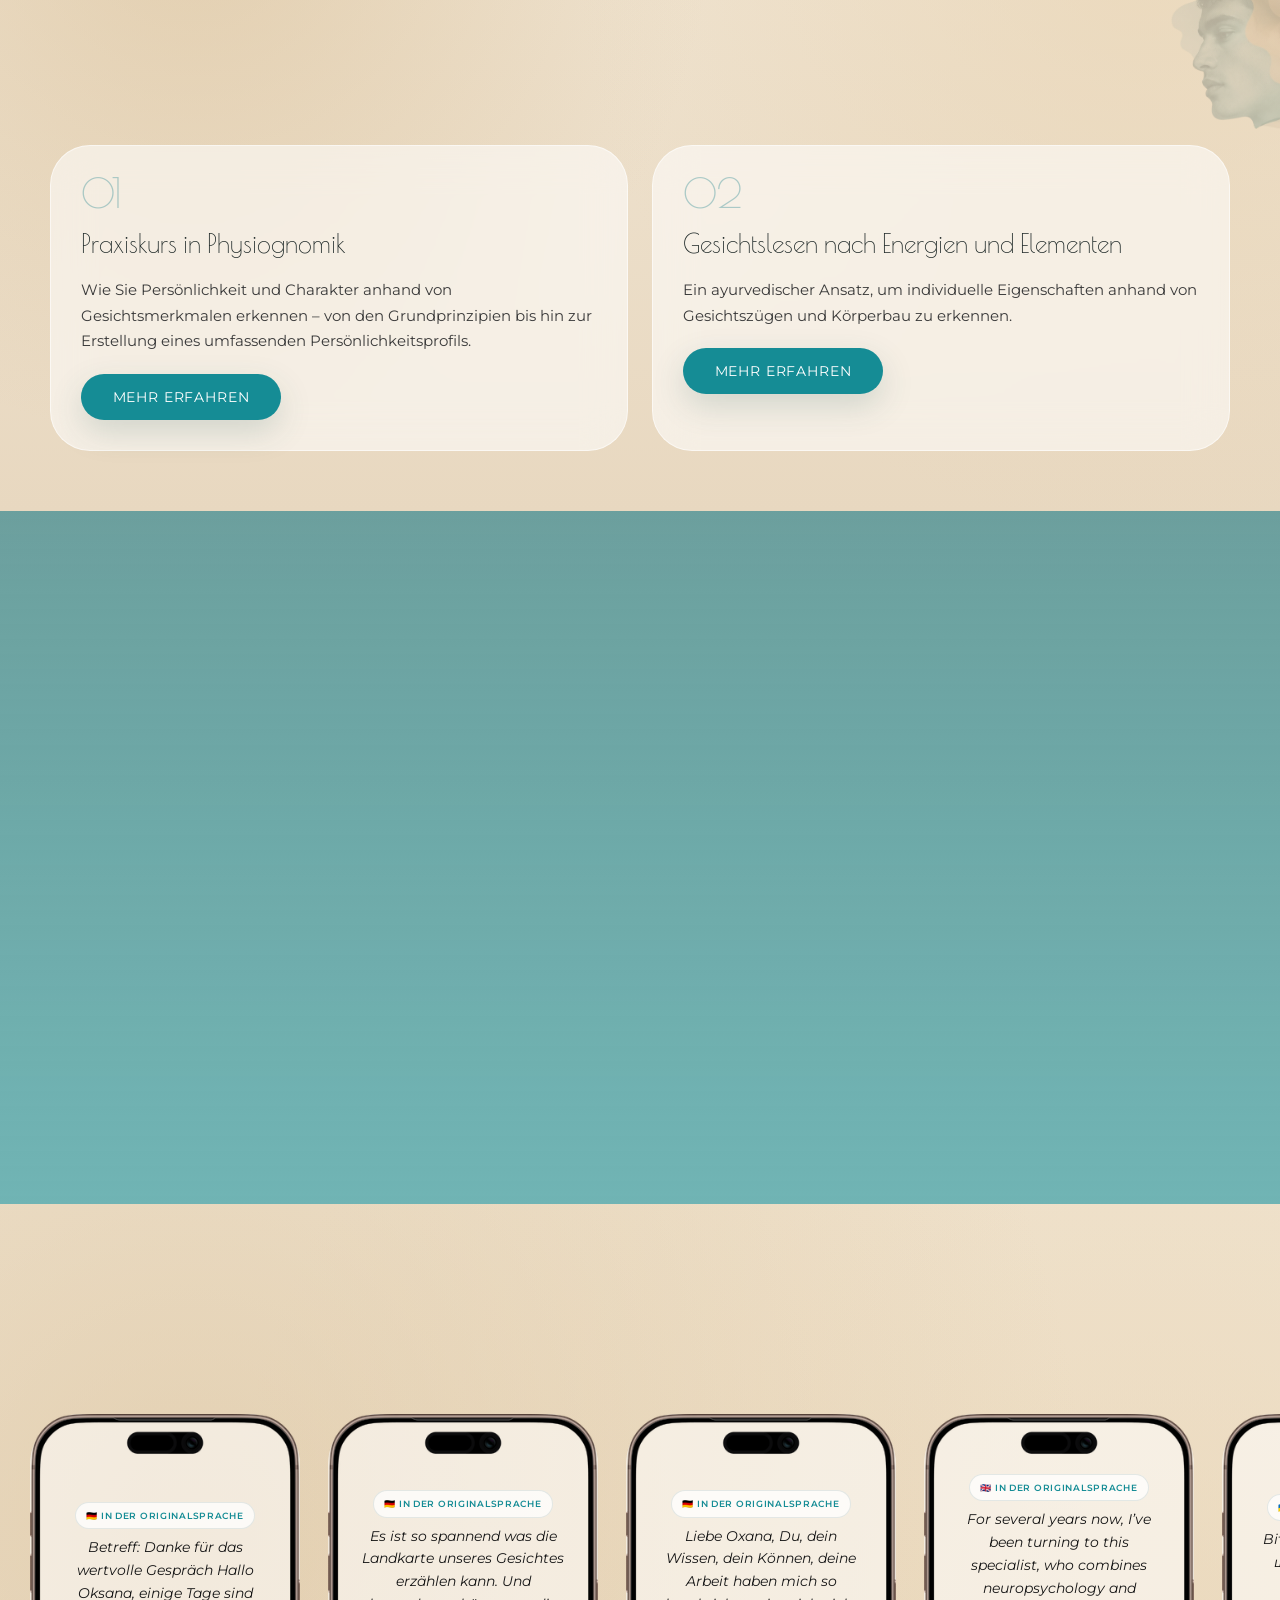
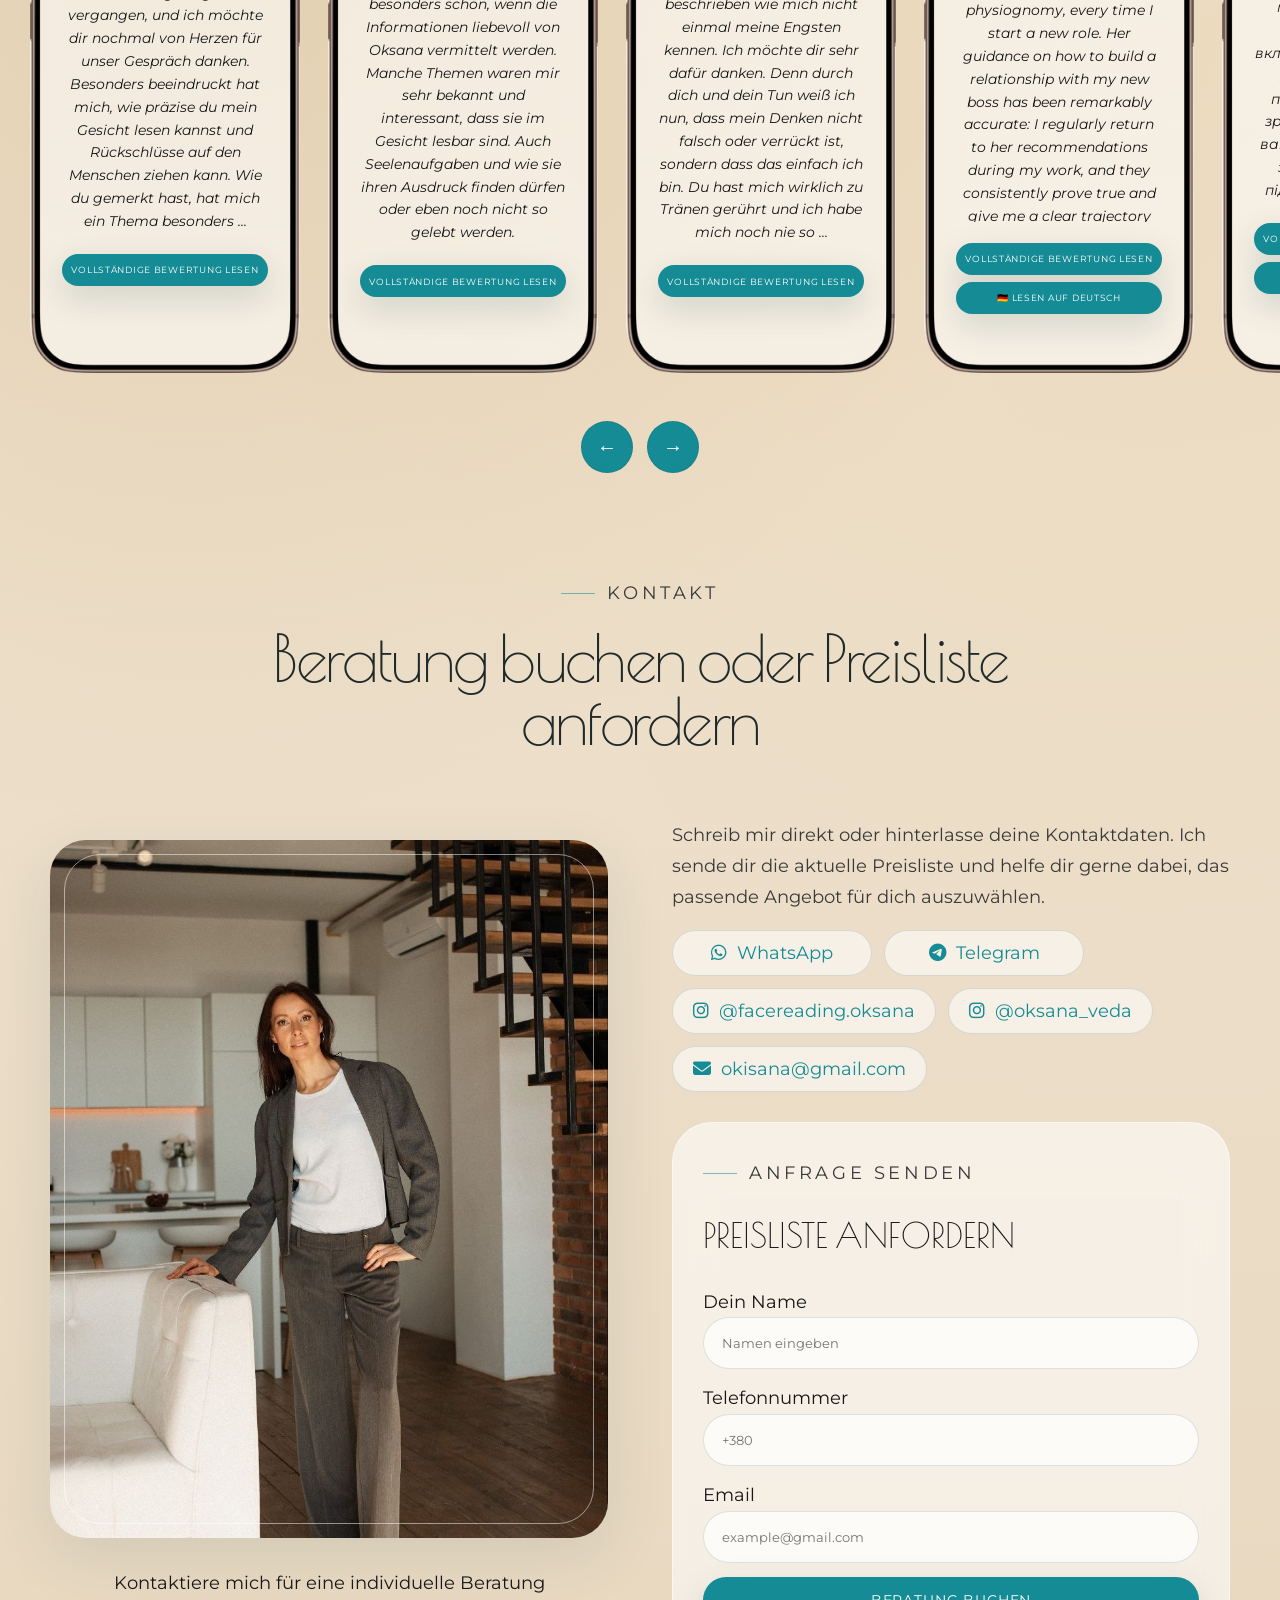
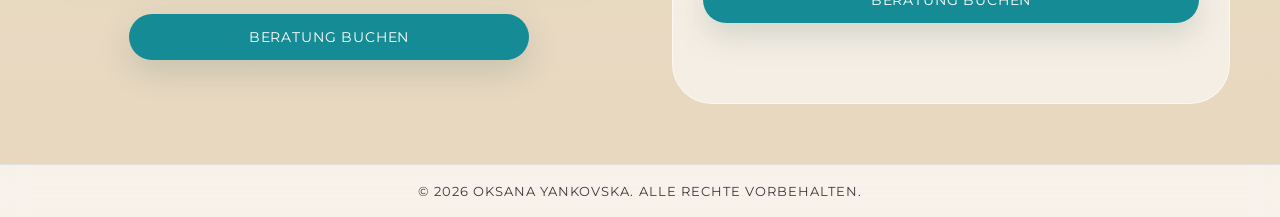
==== commit 7d87a121: "Add files via upload" ====
--- a/de.html
+++ b/de.html
@@ -656,8 +656,8 @@
             <article class="service-card">
               <span>05</span>
               <h3>
-                Має бути: Beratung zur Gesichtsanalyse für die bewusste
-                Gestaltung deines Erscheinungsbildes
+                Beratung zur Gesichtsanalyse für die bewusste Gestaltung deines
+                Erscheinungsbildes
               </h3>
               <p>
                 Online oder persönlich vor Ort – Dauer ca. 1 Stunde.
@@ -1504,7 +1504,7 @@
           <li>Ein ganzheitliches Persönlichkeitsprofil zu erstellen.</li>
         </ul>
 
-        <h4>Level 3. Fortgeschritten: Vertiefte Gesichtsanalyse</h4>
+        <h4>Level 3. Fortgeschritten: Umfassende Gesichtsanalyse</h4>
 
         <p>
           Das Erlernen besonderer Gesichtsmerkmale und ihrer Interpretation
@@ -1801,13 +1801,6 @@
                 <button class="review-more service-more" data-modal="review-3">
                   Vollständige Bewertung lesen
                 </button>
-
-                <!-- <button
-                  class="review-more service-more review-translate"
-                  data-modal="review-3-ua"
-                >
-                  🇺🇦 Читати українською
-                </button> -->
               </div>
             </article>
 
@@ -1828,12 +1821,6 @@
                 <button class="review-more service-more" data-modal="review-4">
                   Vollständige Bewertung lesen
                 </button>
-                <!-- <button
-                  class="review-more service-more review-translate"
-                  data-modal="review-4-ua"
-                >
-                  🇺🇦 Читати українською
-                </button> -->
               </div>
             </article>
 
@@ -1856,13 +1843,6 @@
                 <button class="review-more service-more" data-modal="review-8">
                   Vollständige Bewertung lesen
                 </button>
-
-                <!-- <button
-                  class="review-more service-more review-translate"
-                  data-modal="review-8-ua"
-                >
-                  🇺🇦 Читати українською
-                </button> -->
               </div>
             </article>
 
@@ -1888,12 +1868,12 @@
                   Vollständige Bewertung lesen
                 </button>
 
-                <!-- <button
+                <button
                   class="review-more service-more review-translate"
                   data-modal="review-2-ua"
                 >
-                  🇺🇦 Читати українською
-                </button> -->
+                  🇩🇪 LESEN AUF DEUTSCH
+                </button>
               </div>
             </article>
 
@@ -1919,6 +1899,13 @@
                 <button class="review-more service-more" data-modal="review-1">
                   Vollständige Bewertung lesen
                 </button>
+
+                <button
+                  class="review-more service-more review-translate"
+                  data-modal="review-1-ua"
+                >
+                  🇩🇪 LESEN AUF DEUTSCH
+                </button>
               </div>
             </article>
 
@@ -1945,6 +1932,13 @@
 
                 <button class="review-more service-more" data-modal="review-5">
                   Vollständige Bewertung lesen
+                </button>
+
+                <button
+                  class="review-more service-more review-translate"
+                  data-modal="review-5-ua"
+                >
+                  🇩🇪 LESEN AUF DEUTSCH
                 </button>
               </div>
             </article>
@@ -1971,12 +1965,12 @@
                   Vollständige Bewertung lesen
                 </button>
 
-                <!-- <button
+                <button
                   class="review-more service-more review-translate"
                   data-modal="review-7-ua"
                 >
-                  🇺🇦 Читати українською
-                </button> -->
+                  🇩🇪 LESEN AUF DEUTSCH
+                </button>
               </div>
             </article>
           </div>
@@ -1989,149 +1983,161 @@
         </section>
 
         <template id="review-2-ua">
-          <h3>🇺🇦 Переклад українською</h3>
+          <h3>🇩🇪 Deutsche Übersetzung</h3>
 
           <p>
-            Вже кілька років я звертаюся до цієї спеціалістки, яка поєднує
-            нейропсихологію та фізіогноміку, щоразу, коли починаю працювати на
-            новій посаді.
+            Seit mehreren Jahren wende ich mich jedes Mal an diese Expertin,
+            wenn ich eine neue berufliche Position beginne. Sie verbindet
+            Neuropsychologie und Physiognomik und verfügt über eine
+            außergewöhnliche Expertise.
           </p>
-
           <p>
-            Її рекомендації щодо того, як вибудовувати взаємини з новим
-            керівником, виявляються напрочуд точними: я регулярно повертаюся до
-            них у процесі роботи, і вони щоразу підтверджуються, допомагаючи
-            мені чітко бачити напрямок для успішної комунікації.
+            Ihre Empfehlungen dazu, wie ich eine gute Beziehung zu meiner neuen
+            Führungskraft aufbauen kann, sind bemerkenswert treffsicher. Während
+            meiner Arbeit greife ich regelmäßig auf ihre Empfehlungen zurück –
+            und immer wieder erweisen sie sich als richtig und geben mir eine
+            klare Orientierung für eine erfolgreiche Kommunikation.
           </p>
-
           <p>
-            Я щиро вдячна за її унікальну експертизу й із задоволенням
-            рекомендую її кожному, хто прагне краще зрозуміти свого керівника та
-            впевнено орієнтуватися у складній професійній взаємодії.
+            Ich bin sehr dankbar für ihre einzigartige Expertise und kann sie
+            allen wärmstens empfehlen, die ihre Führungskompetenz besser
+            verstehen und sich sicherer in komplexen beruflichen Situationen
+            bewegen möchten.
           </p>
         </template>
 
-        <template id="review-3-ua">
-          <h3>🇺🇦 Переклад українською</h3>
-
-          <p><strong>Тема: Дякую за цінну розмову</strong></p>
-
-          <p>Привіт, Оксано!</p>
+        <template id="review-1-ua">
+          <h3>🇩🇪 Deutsche Übersetzung</h3>
+
+          <p></p>
+          Guten Tag, Oksana!
 
           <p>
-            Минуло кілька днів, і я хочу ще раз від щирого серця подякувати тобі
-            за нашу розмову. Особливо мене вразило те, наскільки точно ти можеш
-            читати обличчя й робити висновки про людину.
+            Wie interessant, dass ich mich in wichtigen und entscheidenden
+            Momenten immer wieder an Sie erinnere, unsere Nachrichten lese und
+            mir Ihre Stimme anhöre. 💫
           </p>
-
           <p>
-            Як ти, мабуть, помітила, одна тема особливо глибоко мене зачепила —
-            уміння відпускати. Усе інше, що ти сказала про мене, повністю
-            збіглося з моєю картою Human Design і моїм власним життєвим
-            досвідом. Мене щоразу захоплює, коли такі усвідомлення
-            підтверджуються на різних рівнях.
+            Gestern habe ich lange nach unserem Austausch gesucht und mich so
+            gefreut, als ich ihn wiedergefunden habe. Ihre Nachrichten und Ihre
+            Stimme geben mir auch heute wieder Halt und Unterstützung. 💫❤️👏
           </p>
-
           <p>
-            Але твої слова про чіпляння за минуле і вміння відпускати не лише
-            зворушили мене, а й, у хорошому сенсі, збентежили. Я багато про це
-            думав і раптом усвідомив, що мій дідусь був затятим збирачем. Він не
-            міг нічого викинути, збирав усе, що знаходив, — навіть маленькі
-            шматочки ланцюжків на вулиці. І тепер я бачу, наскільки глибоко ця
-            модель закорінена і в мені.
+            Sie helfen mir dabei, mich selbst daran zu erinnern, dass es wichtig
+            ist, meine inneren Kräfte wieder aufzubauen.
           </p>
 
           <p>
-            Завдяки твоїм підказкам я зрозумів, що настав час розлучитися з
-            багатьма речами, які я роками тягну за собою, — речами, якими не
-            користуюся і які мені насправді не потрібні. Я відчуваю, що саме
-            зараз відпускання є дуже важливим кроком для мене.
+            Ich umarme Sie. Vielen Dank für Ihre Unterstützung, die mich über
+            all die Jahre begleitet hat.
           </p>
 
           <p>
-            Своїм спостереженням і своєю оцінкою ти запустила в мені дуже цінний
-            внутрішній процес. За це я хочу від щирого серця подякувати тобі!
+            Es ist erstaunlich, wie manche Menschen und Worte auf so feine und
+            zugleich kraftvolle Weise unterstützen können – und wie ich mich
+            gerade in schwierigen und entscheidenden Momenten immer wieder daran
+            erinnere. ❤️
           </p>
+          <p>Vielen Dank Ihnen!</p>
+        </template>
+
+        <template id="review-5-ua">
+          <h3>🇩🇪 Deutsche Übersetzung</h3>
 
           <p>
-            З найкращими побажаннями,<br />
-            Андре
+            Vor Kurzem habe ich mich mit @oksana_veda, einer Psychologin und
+            Physiognomikerin, ausgetauscht. Anhand meiner Gesichtszüge und
+            Gesichtsausdrücke hat Oksana meine individuellen Eigenschaften
+            beschrieben und eine umfassende Persönlichkeitsanalyse erstellt.
+          </p>
+
+          <p>
+            Es ist wirklich faszinierend, wie man anhand des Gesichts einen
+            Menschen beschreiben kann, den man zuvor nicht kannte. Und
+            tatsächlich – es funktioniert.
+          </p>
+
+          <p>🖊️ Hier einige Notizen:</p>
+
+          <ul>
+            <li>
+              Strukturiert und konsequent – ich bereite mich gründlich vor,
+              bevor ich handle.
+            </li>
+            <li>Von Natur aus abenteuerlustig.</li>
+            <li>
+              Gleichzeitig habe ich hohe moralische Standards entwickelt, bis
+              hin zu persönlichen Grenzen und Verboten.
+            </li>
+            <li>
+              Meine Pläne stehen im Einklang mit der Realität, weil ich über
+              eine ausgeprägte Fähigkeit zur Vorausschau verfüge.
+            </li>
+          </ul>
+
+          <p>
+            Diese Eigenschaften und Fähigkeiten geben mir – in Verbindung mit
+            meiner inneren Energie – die Möglichkeit, unglaubliche Dinge zu
+            erreichen.
           </p>
         </template>
 
-        <template id="review-4-ua">
-          <h3>🇺🇦 Переклад українською</h3>
-
-          <p>
-            Так захопливо, що може розповісти карта нашого обличчя. І особливо
-            прекрасно, коли Оксана передає цю інформацію з такою любов'ю.
-          </p>
-
-          <p>
-            Деякі теми були мені добре знайомі, і було дуже цікаво дізнатися, що
-            вони читаються на обличчі.
-          </p>
-
-          <p>
-            Також — завдання душі та те, як вони можуть знаходити свій прояв або
-            ж поки що ще не проживаються.
-          </p>
-
-          <p>
-            Щиро рекомендую,<br />
-            Констанце
-          </p>
-        </template>
-
         <template id="review-7-ua">
-          <h3>🇺🇦 Переклад українською</h3>
+          <h3>🇩🇪 Deutsche Übersetzung</h3>
 
           <p>
             <strong
-              >Відгук після онлайн-консультації, написаний у коментарях до
-              публікації:</strong
+              >Feedback nach einer Online-Beratung, als Kommentar zu einem
+              Beitrag:</strong
             >
           </p>
 
           <p>
-            Так. Саме так. Це моя друга консультація, і, думаю, не остання. 😍
-            Читаючи цей пост, тепер розумію, звідки ноги ростуть!! 😍 Це справді
-            дуже глибокий і багатосторонній огляд. У нас на обличчі все як на
-            долоні. Але не всі вміють так його читати. Ти справді профі у цьому!
-            Я впевнена, що жоден психотест не може бути настільки правдивим. І
-            будь-який медик повинен уміти побачити по обличчю зміни в організмі
-            або схильність до них. Це рідкість.
+            Ja. Genau so ist es. Das war meine zweite Beratung – und ich denke,
+            nicht meine letzte. 😍 Beim Lesen dieses Beitrags verstehe ich
+            jetzt, woher das alles kommt!! 😍 Das ist wirklich eine sehr
+            tiefgehende und vielseitige Analyse. Bei uns steht alles im Gesicht
+            geschrieben. Aber nicht jeder kann es so lesen. Du bist wirklich ein
+            Profi auf diesem Gebiet! Ich bin überzeugt, dass kein
+            psychologischer Test so wahrheitsgetreu sein kann. Und eigentlich
+            sollte jeder Mediziner Veränderungen im Körper oder entsprechende
+            Veranlagungen anhand des Gesichts erkennen können. Das ist eine
+            echte Seltenheit.
           </p>
 
           <p>
-            Після консультації розумієш у собі деякі аспекти, про деякі вже
-            здогадувалася. Деякі я собі дозволила — бути такою і робити з них
-            ресурс, а не боротися з ними чи змінювати їх. Навіть опис у плані
-            естетики відходить на другий план. 😂
+            Nach der Beratung versteht man einige Aspekte von sich selbst
+            besser, andere hatte man bereits geahnt. Manche Dinge habe ich mir
+            erlaubt – einfach so zu sein und sie als Ressource zu nutzen,
+            anstatt gegen sie anzukämpfen oder sie verändern zu wollen. Selbst
+            die Beschreibung im Hinblick auf die Ästhetik rückt dadurch in den
+            Hintergrund. 😂
           </p>
 
           <p>
-            На наступній консультації, мабуть, запитаю, куди намалювати родимку,
-            щоб скоригувати поведінку або отримати бажану мрію. 🖤🙌🏻🙌🏻🙌🏻🙌🏻🙌🏻🙌🏻
+            Bei der nächsten Beratung werde ich dich wahrscheinlich fragen, wo
+            ich mir einen Leberfleck aufmalen sollte, um mein Verhalten zu
+            verändern oder mir einen Wunsch zu erfüllen. 🖤🙌🏻🙌🏻🙌🏻🙌🏻🙌🏻🙌🏻
           </p>
 
           <hr />
 
           <p>
             <strong
-              >Відгук після прочитання письмових матеріалів після
-              онлайн-консультації (особисті моменти клієнтки я не
-              публікую):</strong
+              >Feedback nach dem Lesen der schriftlichen Unterlagen im Anschluss
+              an die Online-Beratung (persönliche Details der Kundin
+              veröffentliche ich nicht):</strong
             >
           </p>
 
           <p>
-            Прочитала. Усе точно «до міліметра». Особливо цінні поради. Розділ
-            про здоров'я теж — аналіз кращий за лікаря.
+            Ich habe alles gelesen. Alles stimmt „bis auf den Millimeter“.
+            Besonders wertvoll sind die Empfehlungen. Auch der Bereich
+            Gesundheit ❤️ – die Analyse ist besser als beim Arzt.
             <br />
             ...
             <br />
-            Я дуже-дуже тобі вдячна. Це справді цінно.
+            Ich bin dir sehr, sehr dankbar. Das ist wirklich wertvoll.
           </p>
         </template>
 
@@ -2265,7 +2271,7 @@
                       type="text"
                       id="name"
                       name="name"
-                      placeholder="Введіть ім’я"
+                      placeholder="Namen eingeben"
                       autocomplete="name"
                       required
                     />
@@ -2364,7 +2370,7 @@
       </template>
 
       <template id="review-8">
-        <h3>🇩🇪 Мовою оригіналу</h3>
+        <h3>🇩🇪 Kundenbewertung</h3>
 
         <p>
           Liebe Oxana, Du, dein Wissen, dein Können, deine Arbeit haben mich so
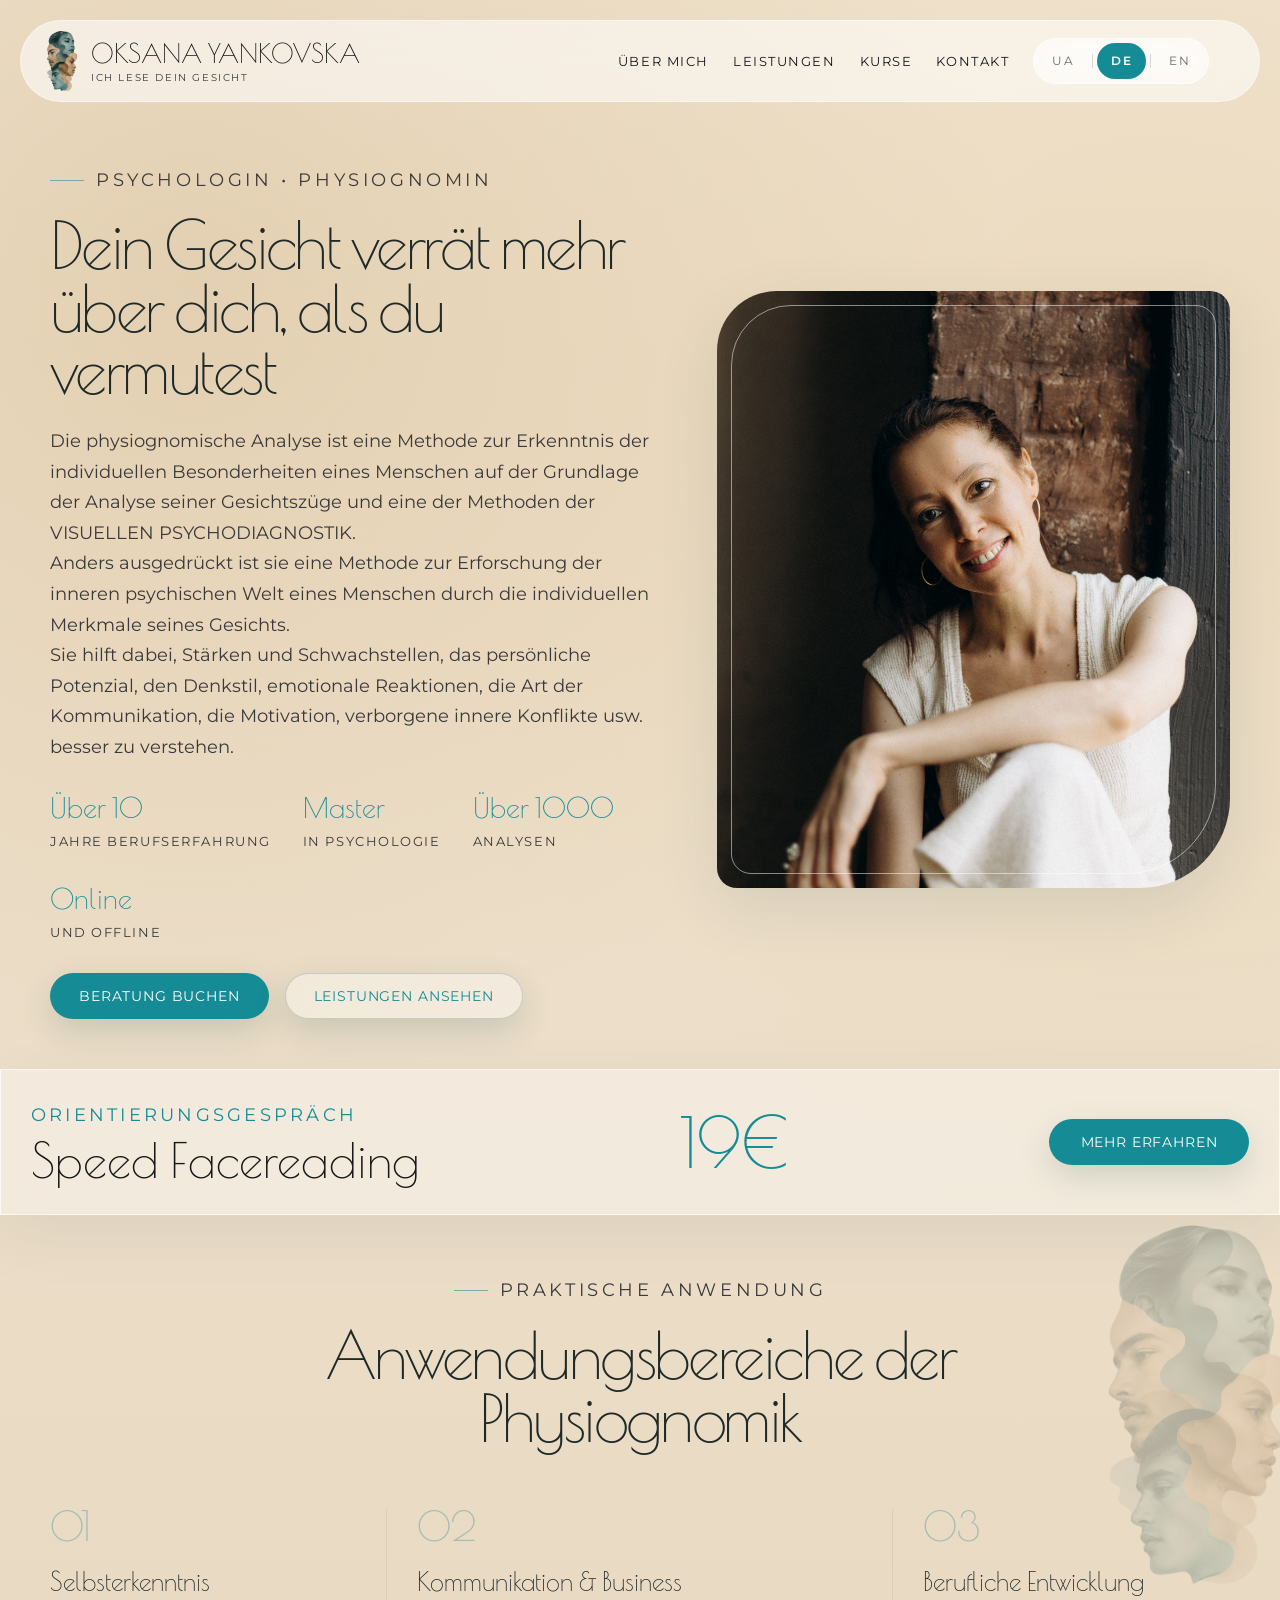
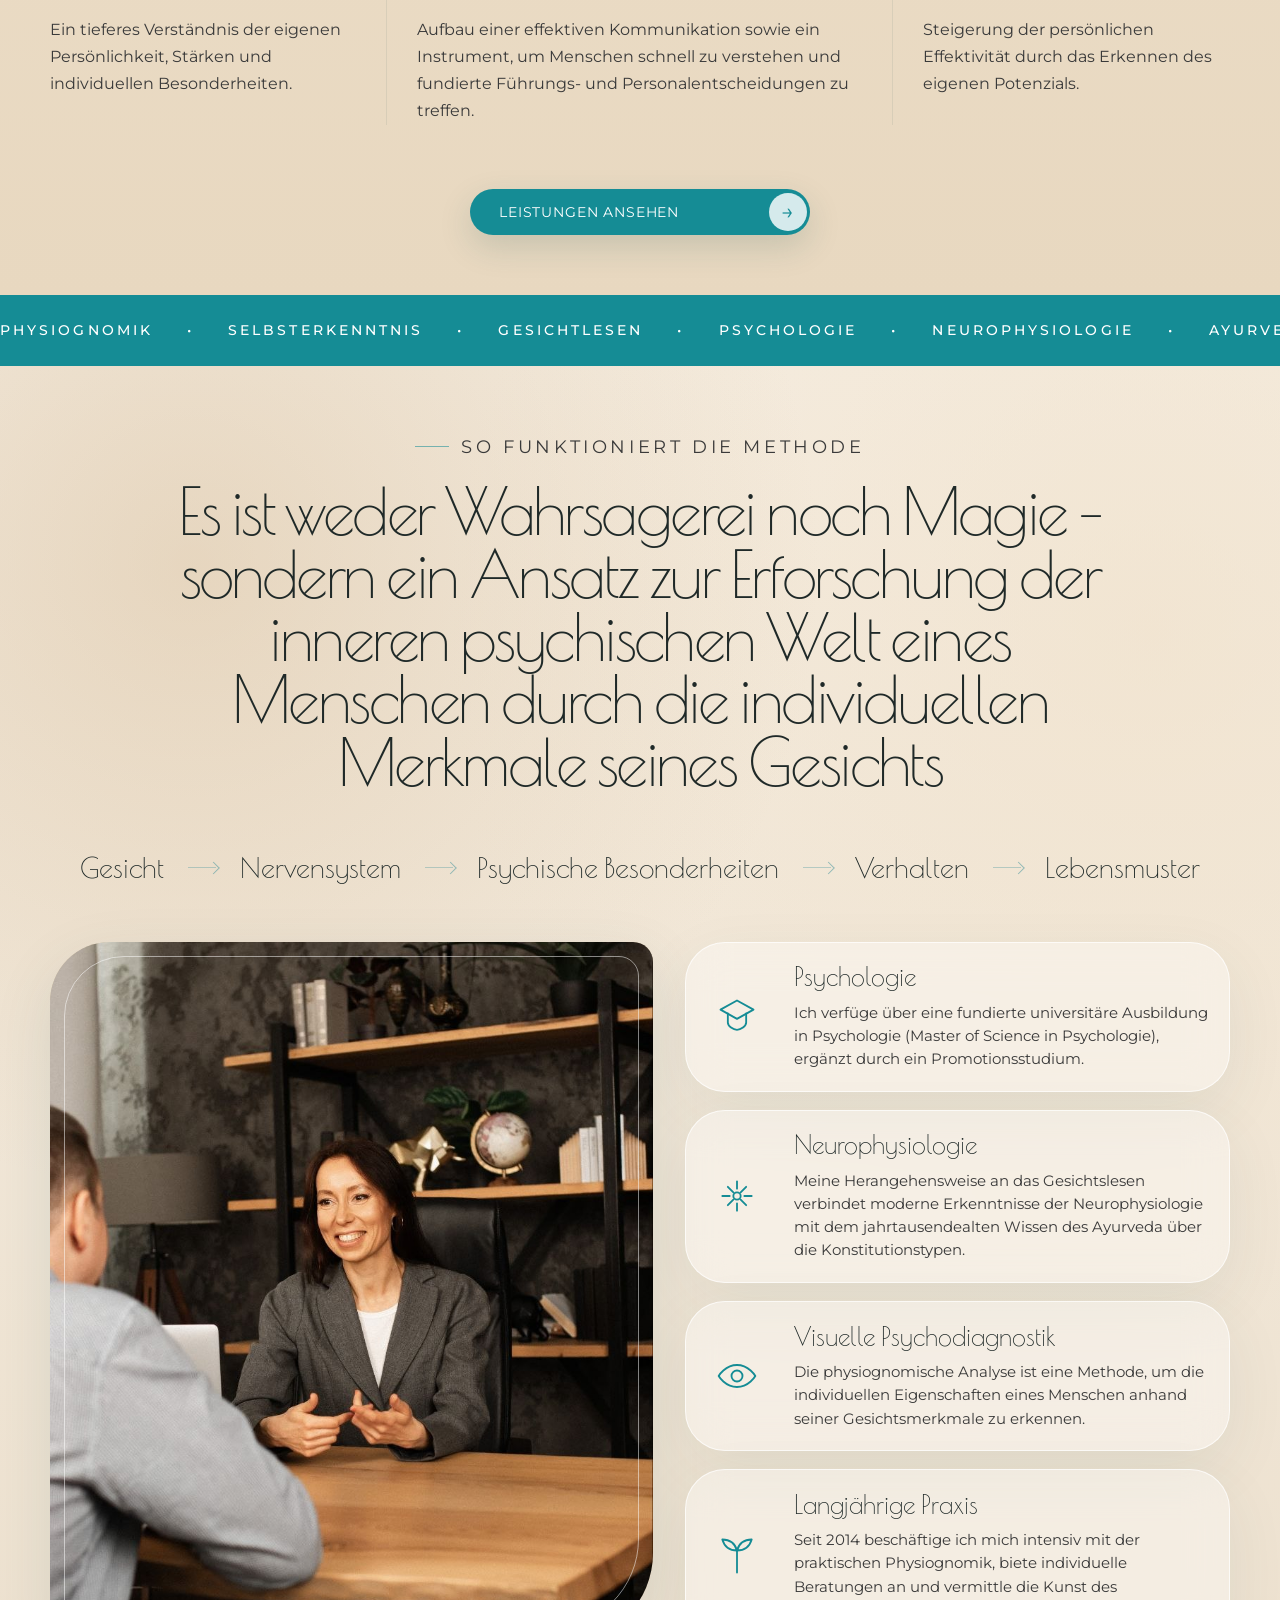
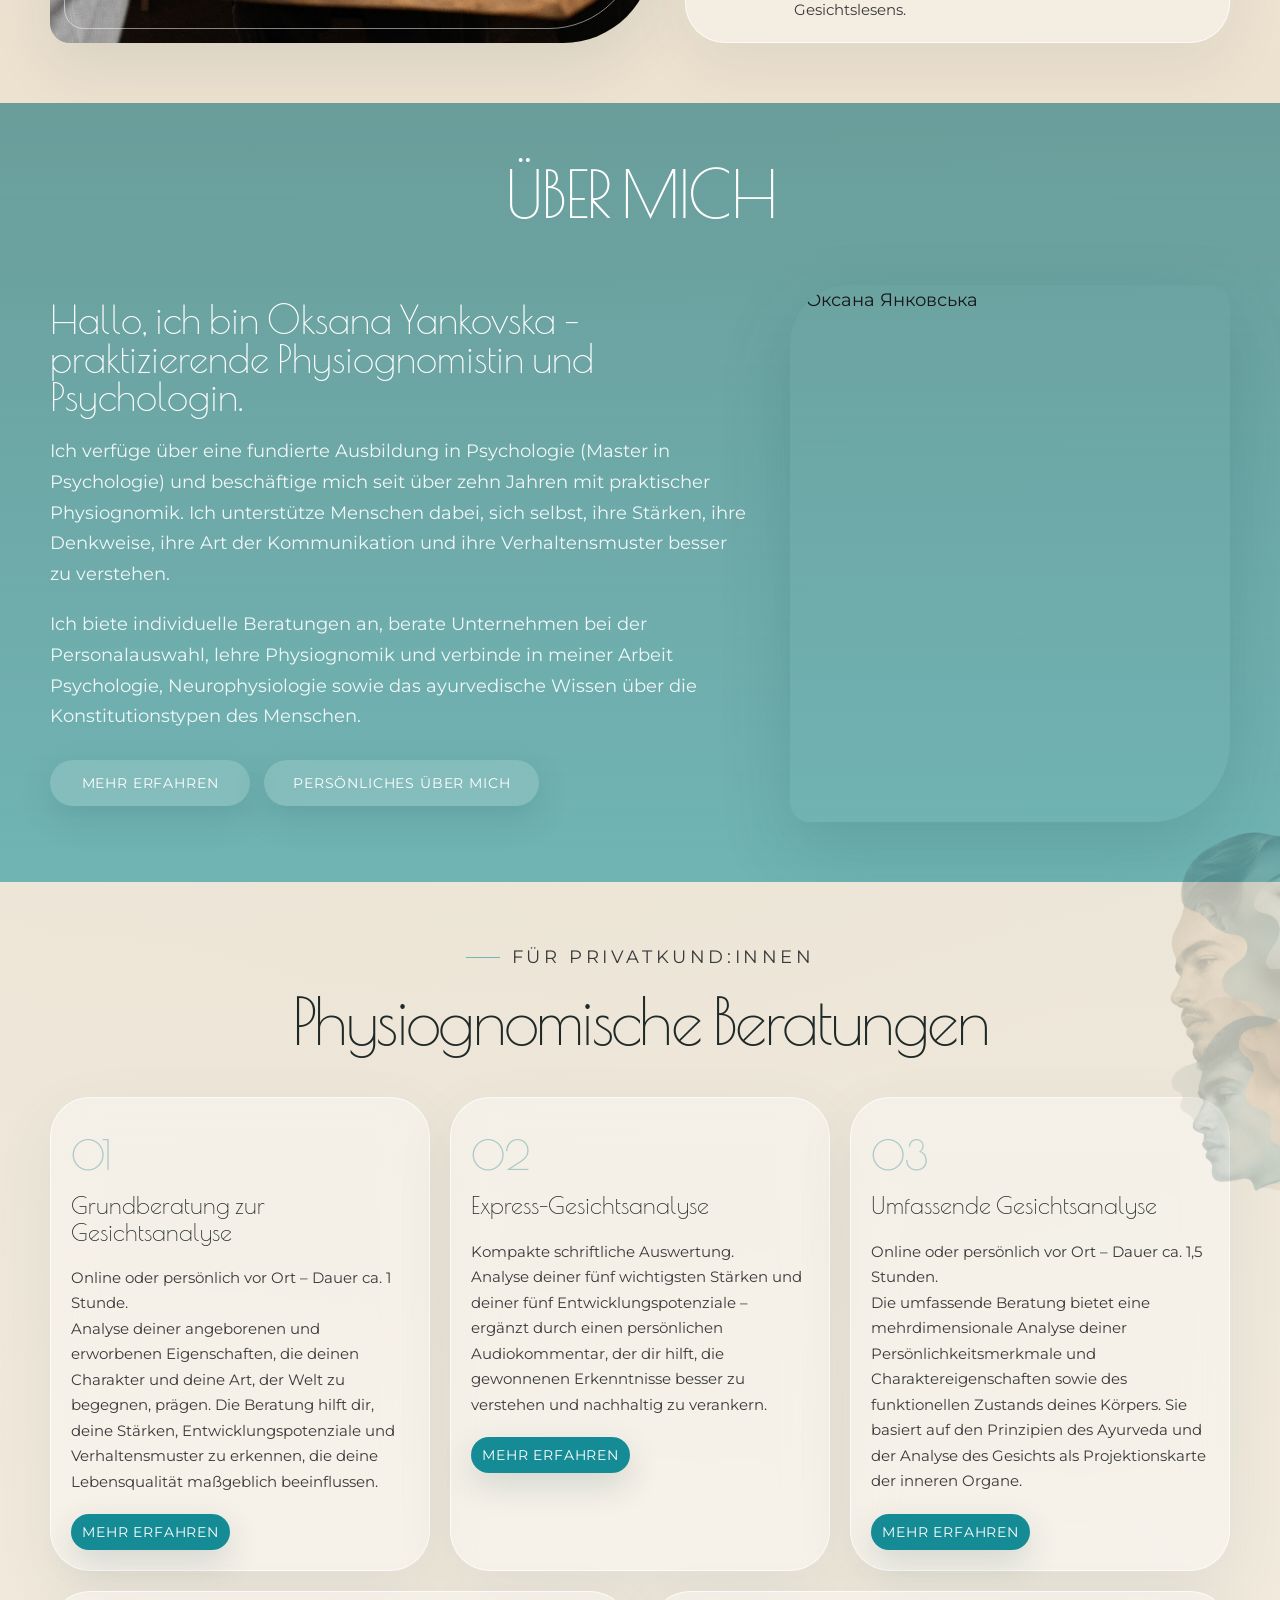
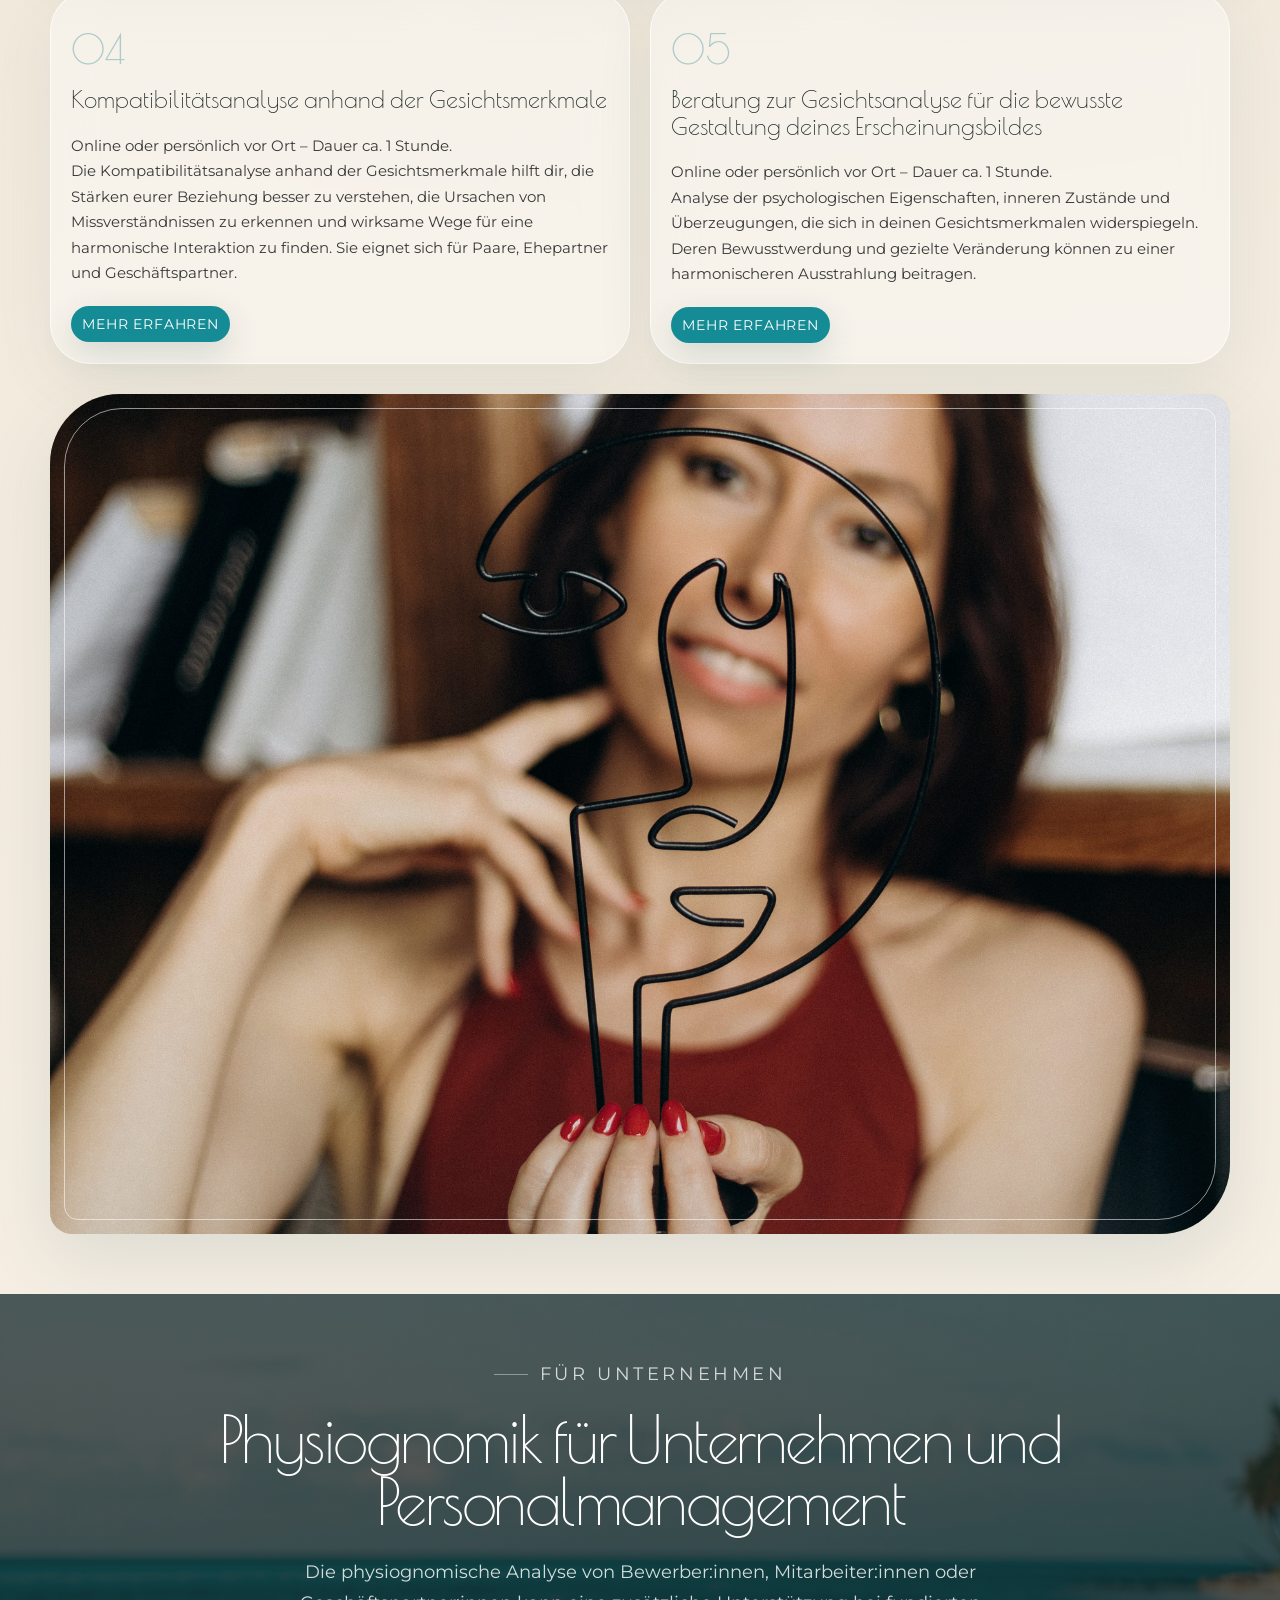
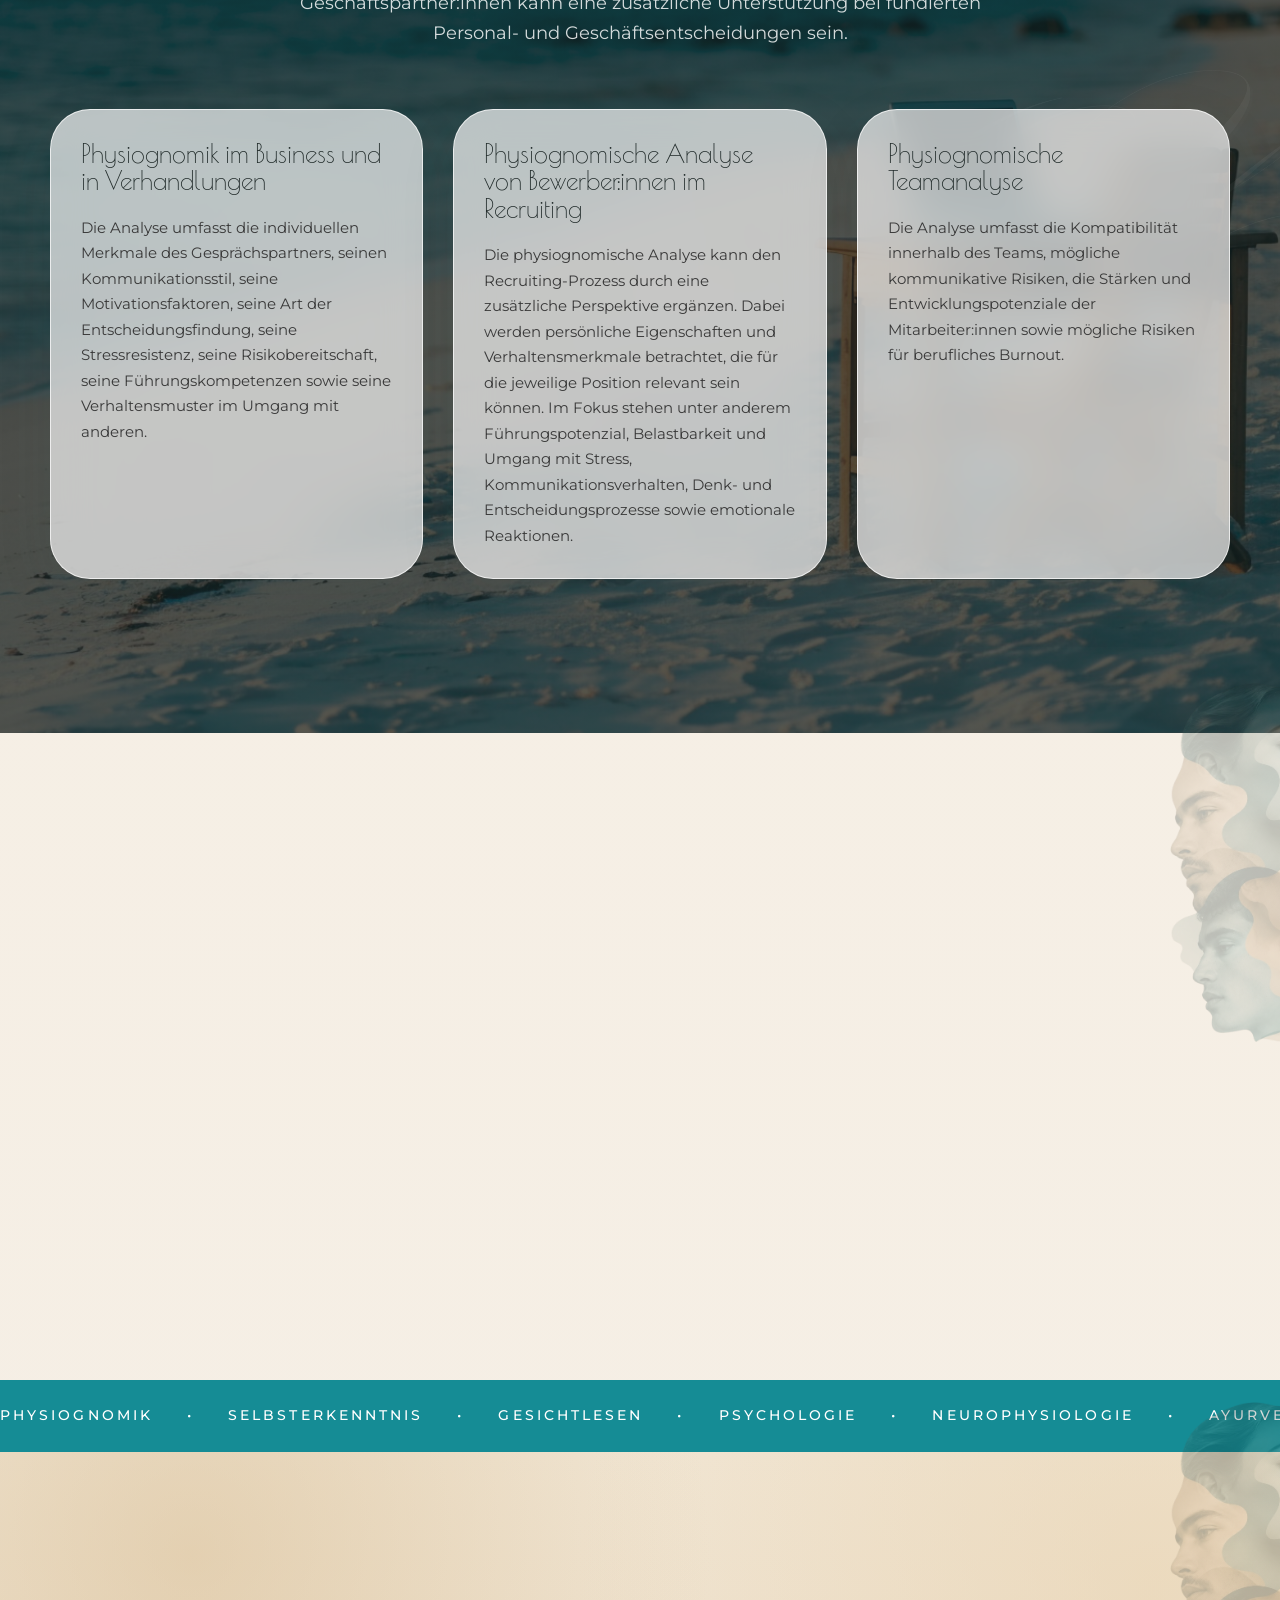
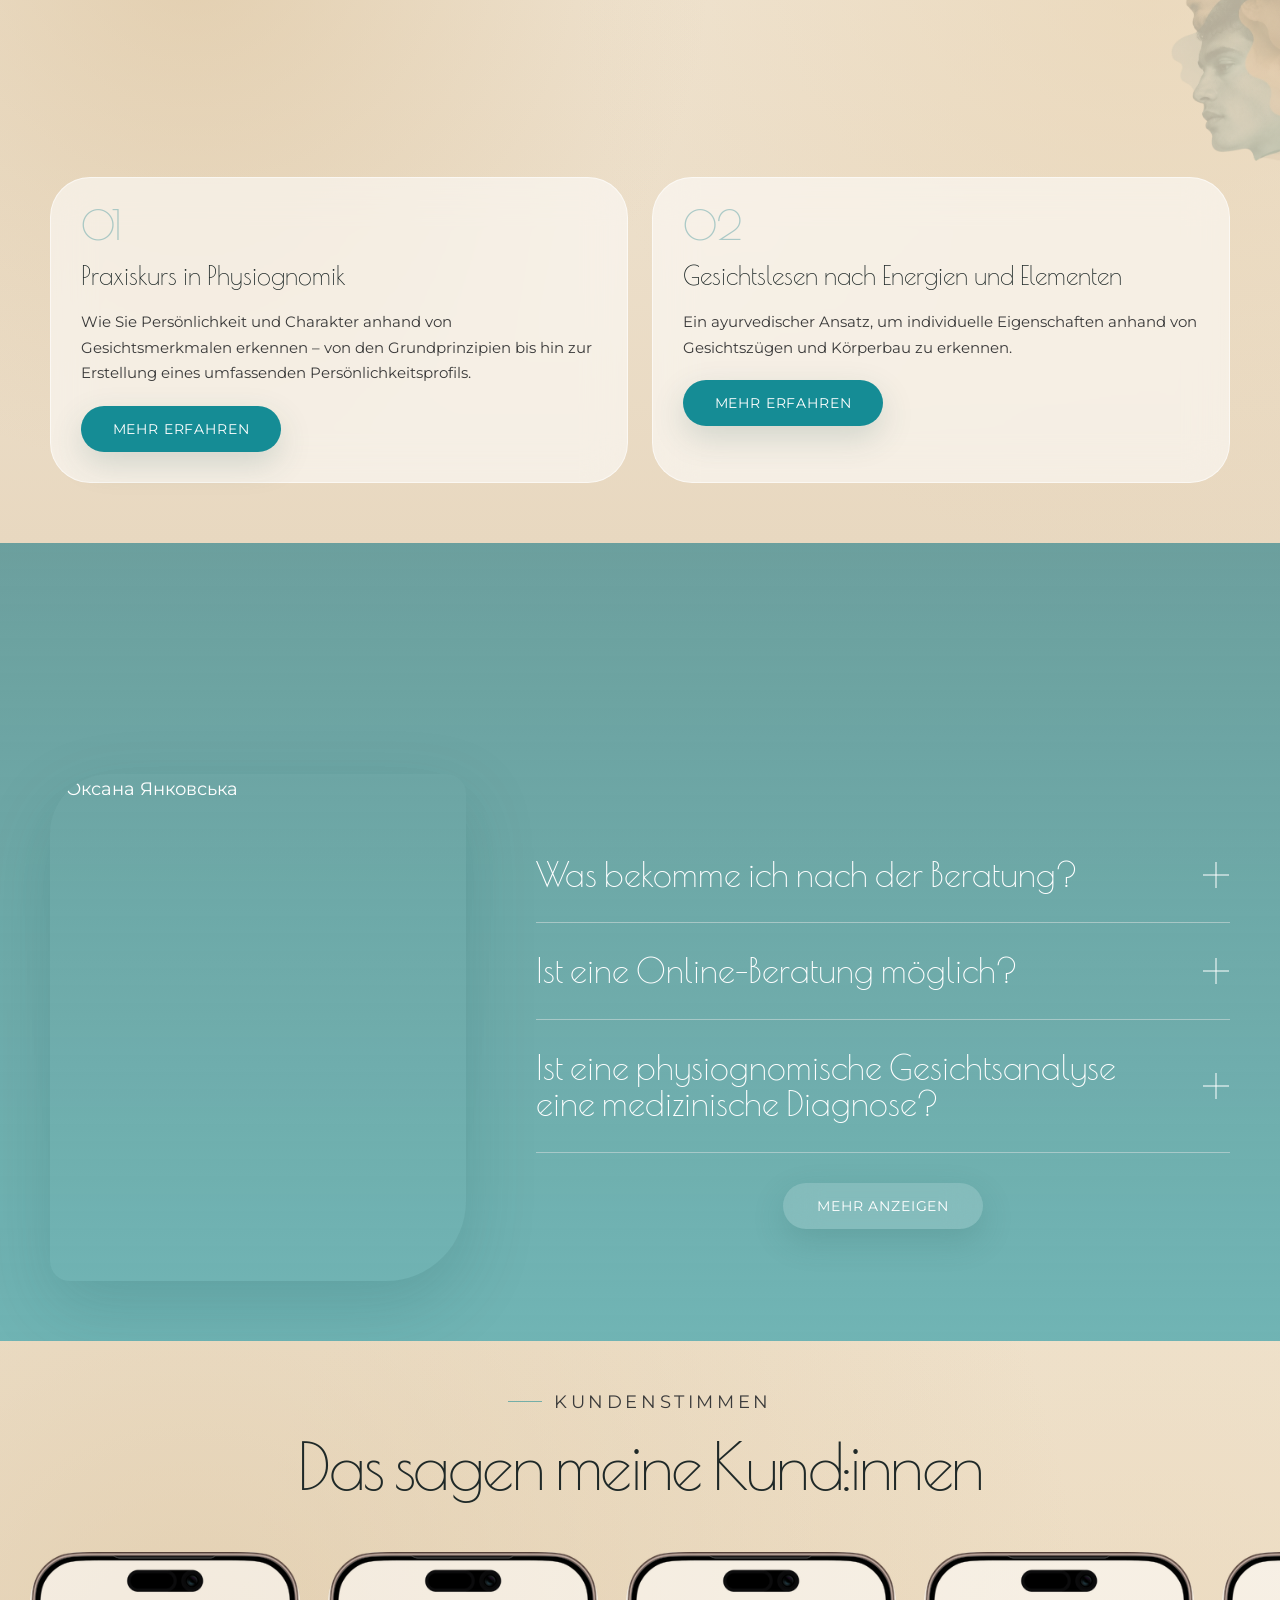
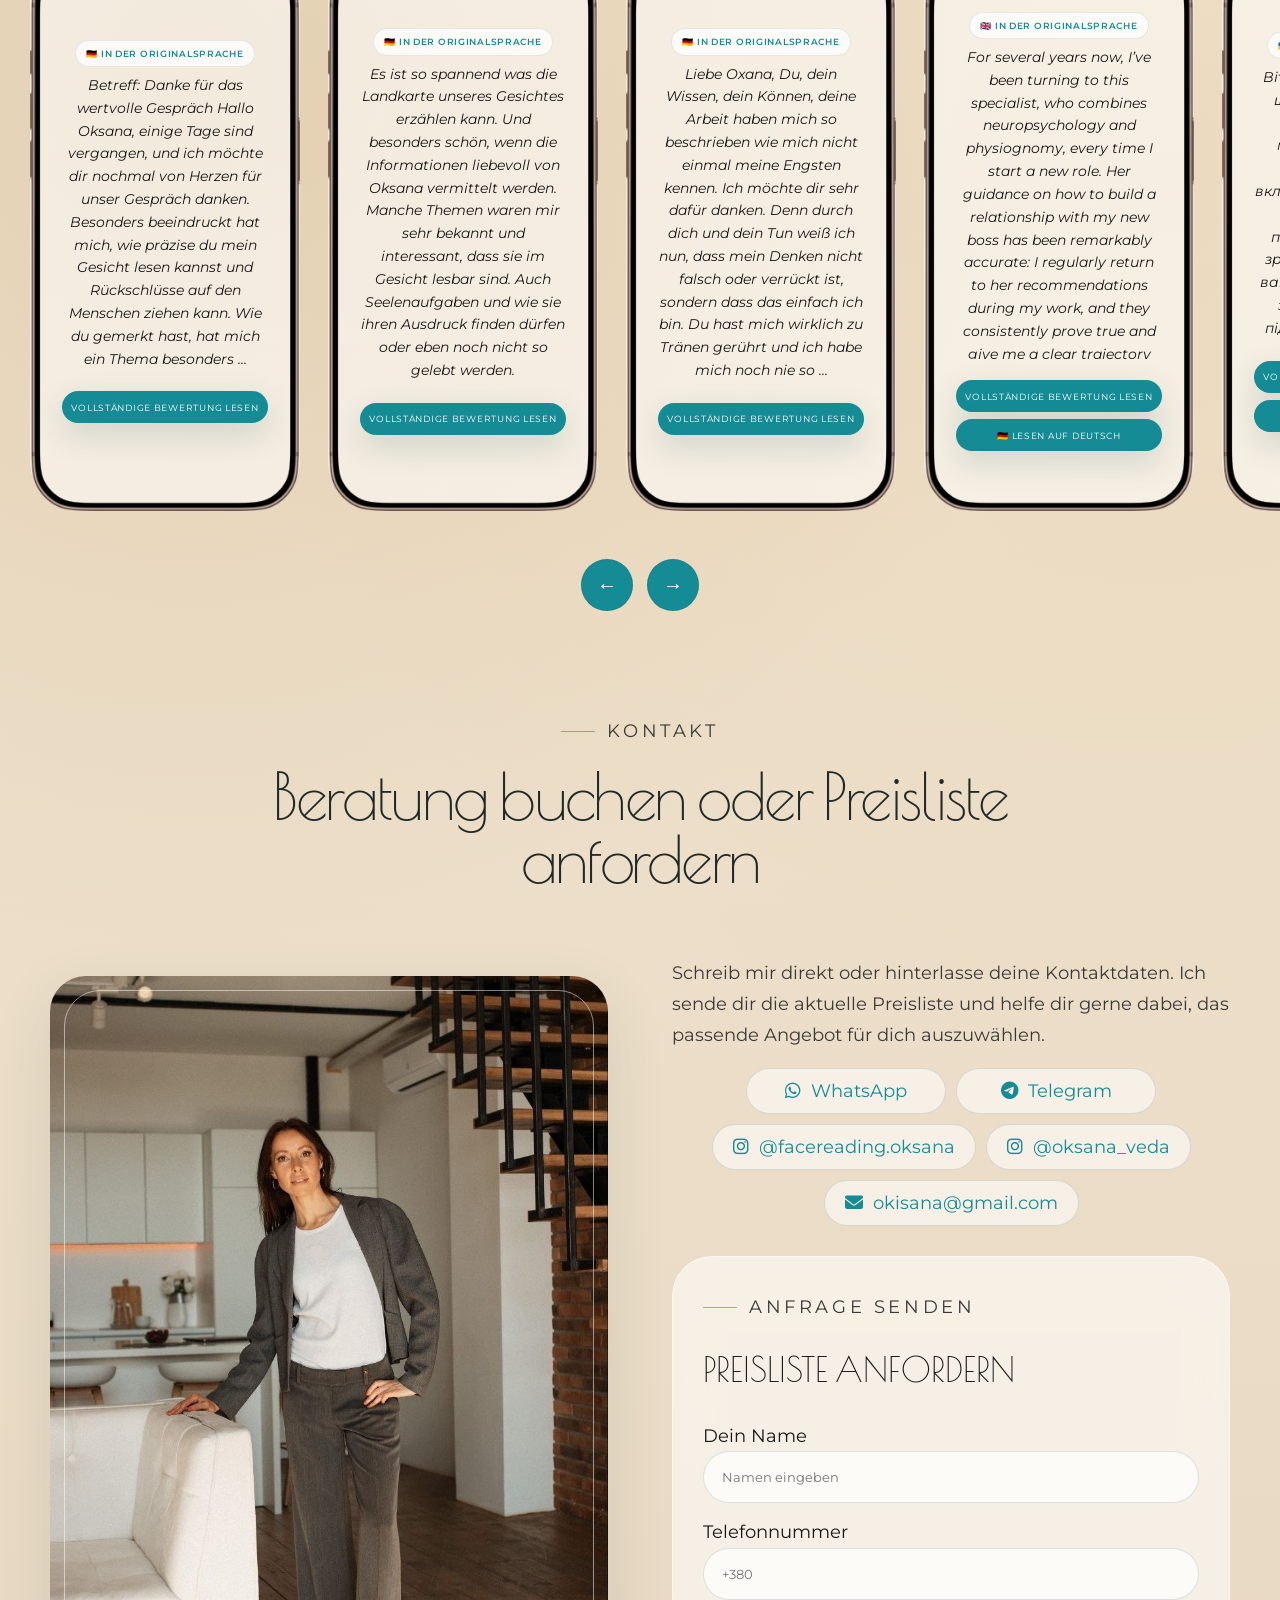
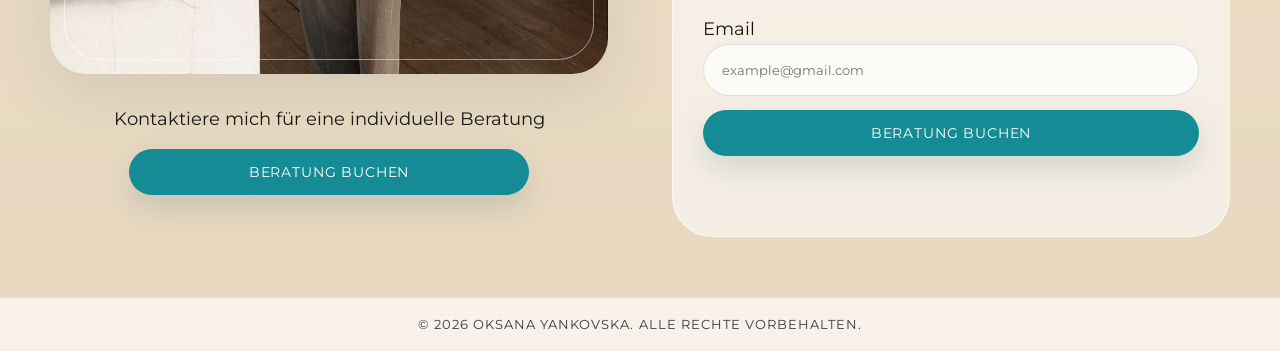
==== commit 9092b717: "Add files via upload" ====
--- a/de.html
+++ b/de.html
@@ -425,8 +425,8 @@
               </div>
             </article>
 
-            <div class="photo-frame">
-              <img src="img/oksana.jpeg" alt="Оксана Янковська" />
+            <div class="faq__photo">
+              <img src="img/faq.jpg" alt="Оксана Янковська" />
             </div>
           </div>
         </div>
@@ -1647,120 +1647,125 @@
             <p class="eyebrow">MEHR ERFAHREN</p>
             <h2 class="title">Häufig gestellte Fragen</h2>
           </div>
-
-          <div class="faq-list fade-up">
-            <div class="faq-item">
-              <button class="faq-question">
-                <span>Was bekomme ich nach der Beratung?</span>
-                <i></i>
-              </button>
-              <div class="faq-answer">
-                <p>
-                  Du erhältst ein klareres Bild von den Stärken und möglichen
-                  Schwachstellen, dem persönlichen Potenzial, Denkstil,
-                  emotionalen Reaktionen, Kommunikationsverhalten und der
-                  Motivation einer Person. Außerdem können verborgene innere
-                  Konflikte sichtbar werden.
-                </p>
+          <div class="faq__grid">
+            <div class="faq__photo fade-in">
+              <img src="img/Oksana.png" alt="Оксана Янковська" />
+            </div>
+            <div class="faq-list fade-up">
+              <div class="faq-item">
+                <button class="faq-question">
+                  <span>Was bekomme ich nach der Beratung?</span>
+                  <i></i>
+                </button>
+                <div class="faq-answer">
+                  <p>
+                    Du erhältst ein klareres Bild von den Stärken und möglichen
+                    Schwachstellen, dem persönlichen Potenzial, Denkstil,
+                    emotionalen Reaktionen, Kommunikationsverhalten und der
+                    Motivation einer Person. Außerdem können verborgene innere
+                    Konflikte sichtbar werden.
+                  </p>
+                </div>
               </div>
-            </div>
-
-            <div class="faq-item">
-              <button class="faq-question">
-                <span>Ist eine Online-Beratung möglich?</span>
-                <i></i>
-              </button>
-              <div class="faq-answer">
-                <p>
-                  Ja. Die Beratung ist online oder persönlich vor Ort möglich.
-                </p>
+
+              <div class="faq-item">
+                <button class="faq-question">
+                  <span>Ist eine Online-Beratung möglich?</span>
+                  <i></i>
+                </button>
+                <div class="faq-answer">
+                  <p>
+                    Ja. Die Beratung ist online oder persönlich vor Ort möglich.
+                  </p>
+                </div>
               </div>
-            </div>
-
-            <div class="faq-item">
-              <button class="faq-question">
-                <span
-                  >Ist eine physiognomische Gesichtsanalyse eine medizinische
-                  Diagnose?</span
-                >
-                <i></i>
-              </button>
-              <div class="faq-answer">
-                <p>
-                  Nein. Eine physiognomische Analyse ist keine medizinische
-                  Diagnose und ersetzt keinen Arztbesuch. Sie kann jedoch
-                  helfen, mögliche Anzeichen eines Ungleichgewichts frühzeitig
-                  wahrzunehmen und auf Bereiche aufmerksam zu machen, die
-                  möglicherweise weitere Aufmerksamkeit oder eine ärztliche
-                  Abklärung benötigen.
-                </p>
-              </div>
-            </div>
-            <div class="faq-hidden">
+
               <div class="faq-item">
                 <button class="faq-question">
                   <span
-                    >Kann ich eine Beratung für mein Unternehmen buchen?</span
+                    >Ist eine physiognomische Gesichtsanalyse eine medizinische
+                    Diagnose?</span
                   >
                   <i></i>
                 </button>
                 <div class="faq-answer">
                   <p>
-                    Ja. Eine physiognomische Analyse von Bewerber:innen,
-                    Mitarbeiter:innen oder Geschäftspartner:innen kann eine
-                    zusätzliche Unterstützung bei Personal- und
-                    Geschäftsentscheidungen bieten.
+                    Nein. Eine physiognomische Analyse ist keine medizinische
+                    Diagnose und ersetzt keinen Arztbesuch. Sie kann jedoch
+                    helfen, mögliche Anzeichen eines Ungleichgewichts frühzeitig
+                    wahrzunehmen und auf Bereiche aufmerksam zu machen, die
+                    möglicherweise weitere Aufmerksamkeit oder eine ärztliche
+                    Abklärung benötigen.
                   </p>
                 </div>
               </div>
-
-              <div class="faq-item">
-                <button class="faq-question">
-                  <span>Wie bereite ich die Fotos für die Analyse vor?</span>
-                  <i></i>
-                </button>
-                <div class="faq-answer">
-                  <p>
-                    Für die physiognomische Analyse brauchst du geeignete Fotos.
-                    Wie du die Fotos richtig aufnimmst, findest du in der
-                    <a href="#photo-guide" class="link">Anleitung</a>.
-                  </p>
+              <div class="faq-hidden">
+                <div class="faq-item">
+                  <button class="faq-question">
+                    <span
+                      >Kann ich eine Beratung für mein Unternehmen buchen?</span
+                    >
+                    <i></i>
+                  </button>
+                  <div class="faq-answer">
+                    <p>
+                      Ja. Eine physiognomische Analyse von Bewerber:innen,
+                      Mitarbeiter:innen oder Geschäftspartner:innen kann eine
+                      zusätzliche Unterstützung bei Personal- und
+                      Geschäftsentscheidungen bieten.
+                    </p>
+                  </div>
+                </div>
+
+                <div class="faq-item">
+                  <button class="faq-question">
+                    <span>Wie bereite ich die Fotos für die Analyse vor?</span>
+                    <i></i>
+                  </button>
+                  <div class="faq-answer">
+                    <p>
+                      Für die physiognomische Analyse brauchst du geeignete
+                      Fotos. Wie du die Fotos richtig aufnimmst, findest du in
+                      der
+                      <a href="#photo-guide" class="link">Anleitung</a>.
+                    </p>
+                  </div>
+                </div>
+
+                <div class="faq-item">
+                  <button class="faq-question">
+                    <span
+                      >Was ist der Unterschied zwischen der Grundberatung zur
+                      Gesichtsanalyse und der Umfassenden Gesichtsanalyse?</span
+                    >
+                    <i></i>
+                  </button>
+                  <div class="faq-answer">
+                    <p>
+                      Bei der Umfassenden Gesichtsanalyse werden neben
+                      Persönlichkeit und Charakter auch der funktionelle Zustand
+                      des Körpers betrachtet.
+                    </p>
+                  </div>
+                </div>
+
+                <div class="faq-item">
+                  <button class="faq-question">
+                    <span>Gibt es Kurse in Physiognomik?</span>
+                    <i></i>
+                  </button>
+                  <div class="faq-answer">
+                    <p>
+                      Ja. Der Praxiskurs in Physiognomik ist online und vor Ort
+                      verfügbar. Du kannst ihn individuell, in Gruppen-Workshops
+                      oder als Firmentraining absolvieren.
+                    </p>
+                  </div>
                 </div>
               </div>
 
-              <div class="faq-item">
-                <button class="faq-question">
-                  <span
-                    >Was ist der Unterschied zwischen der Grundberatung zur
-                    Gesichtsanalyse und der Umfassenden Gesichtsanalyse?</span
-                  >
-                  <i></i>
-                </button>
-                <div class="faq-answer">
-                  <p>
-                    Bei der Umfassenden Gesichtsanalyse werden neben
-                    Persönlichkeit und Charakter auch der funktionelle Zustand
-                    des Körpers betrachtet.
-                  </p>
-                </div>
-              </div>
-
-              <div class="faq-item">
-                <button class="faq-question">
-                  <span>Gibt es Kurse in Physiognomik?</span>
-                  <i></i>
-                </button>
-                <div class="faq-answer">
-                  <p>
-                    Ja. Der Praxiskurs in Physiognomik ist online und vor Ort
-                    verfügbar. Du kannst ihn individuell, in Gruppen-Workshops
-                    oder als Firmentraining absolvieren.
-                  </p>
-                </div>
-              </div>
+              <button class="faq-toggle btn btn-blur">MEHR ANZEIGEN</button>
             </div>
-
-            <button class="faq-toggle btn btn-blur">MEHR ANZEIGEN</button>
           </div>
         </div>
       </section>
--- a/style.css
+++ b/style.css
@@ -1071,6 +1071,7 @@
   grid-template-columns: 1fr 520px;
   gap: 40px;
   align-items: stretch;
+  align-items: center;
 }
 
 .story-photo {
@@ -2851,6 +2852,9 @@
   display: flex;
   flex-wrap: wrap;
   gap: 12px;
+  align-items: center;
+  justify-content: center;
+  gap: 10px;
 }
 
 .contact-price__links a {
@@ -3604,3 +3608,53 @@
     border-radius: 6px 6px 22px 6px;
   }
 }
+
+.faq__grid {
+  display: grid;
+  grid-template-columns: 0.75fr 1.25fr;
+  gap: 70px;
+  align-items: center;
+  max-width: 1180px;
+  margin: 0 auto;
+}
+
+.faq__photo {
+  position: sticky;
+  top: 130px;
+  overflow: hidden;
+
+  border-radius: 60px 20px 80px 20px;
+  aspect-ratio: 0.82 / 1;
+
+  box-shadow: 0 25px 70px rgba(24, 79, 80, 0.18);
+}
+
+.faq__photo img {
+  width: 100%;
+  height: 100%;
+  object-fit: cover;
+}
+
+.faq-list {
+  max-width: none;
+  width: 100%;
+  margin: 0;
+  text-align: center;
+}
+
+@media (max-width: 900px) {
+  .faq__grid {
+    grid-template-columns: 1fr;
+    gap: 35px;
+  }
+
+  .faq__photo {
+    position: relative;
+    top: auto;
+
+    width: min(100%, 520px);
+    margin: 0 auto;
+
+    aspect-ratio: 1 / 1.15;
+  }
+}
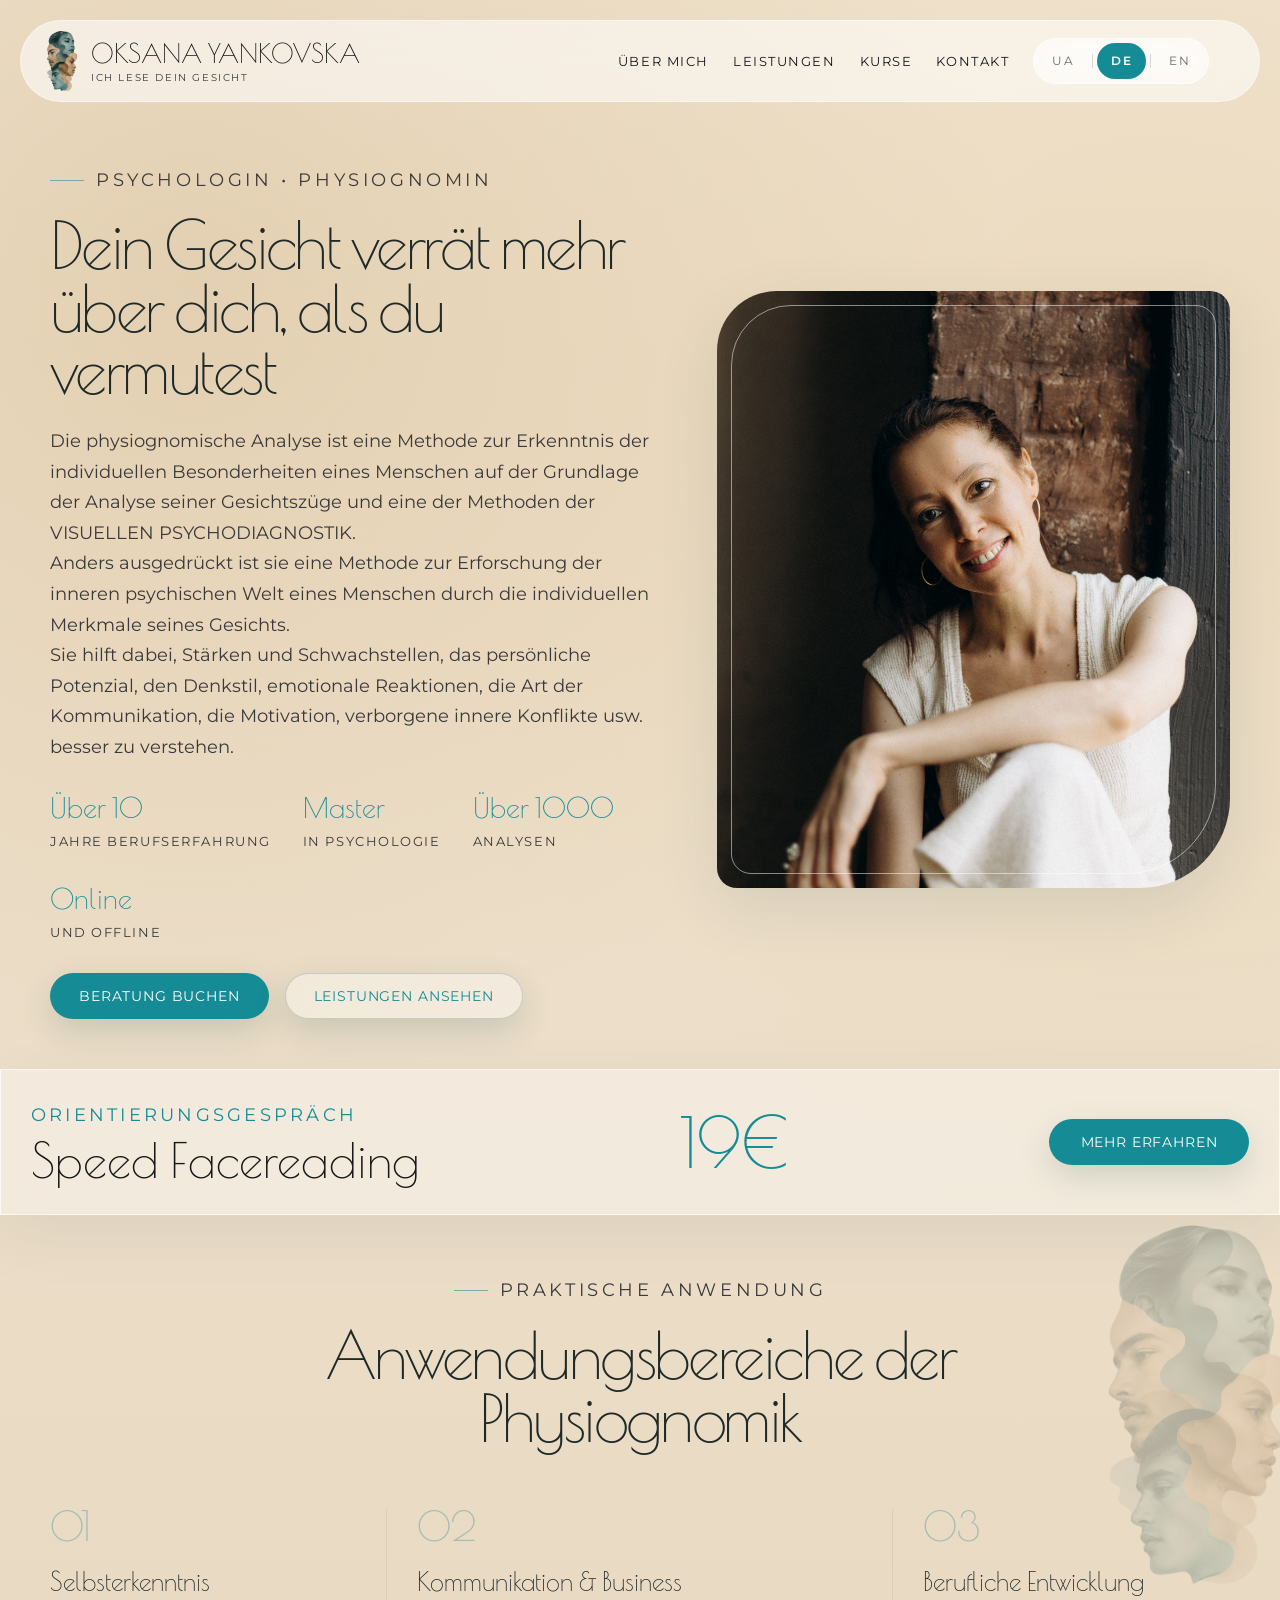
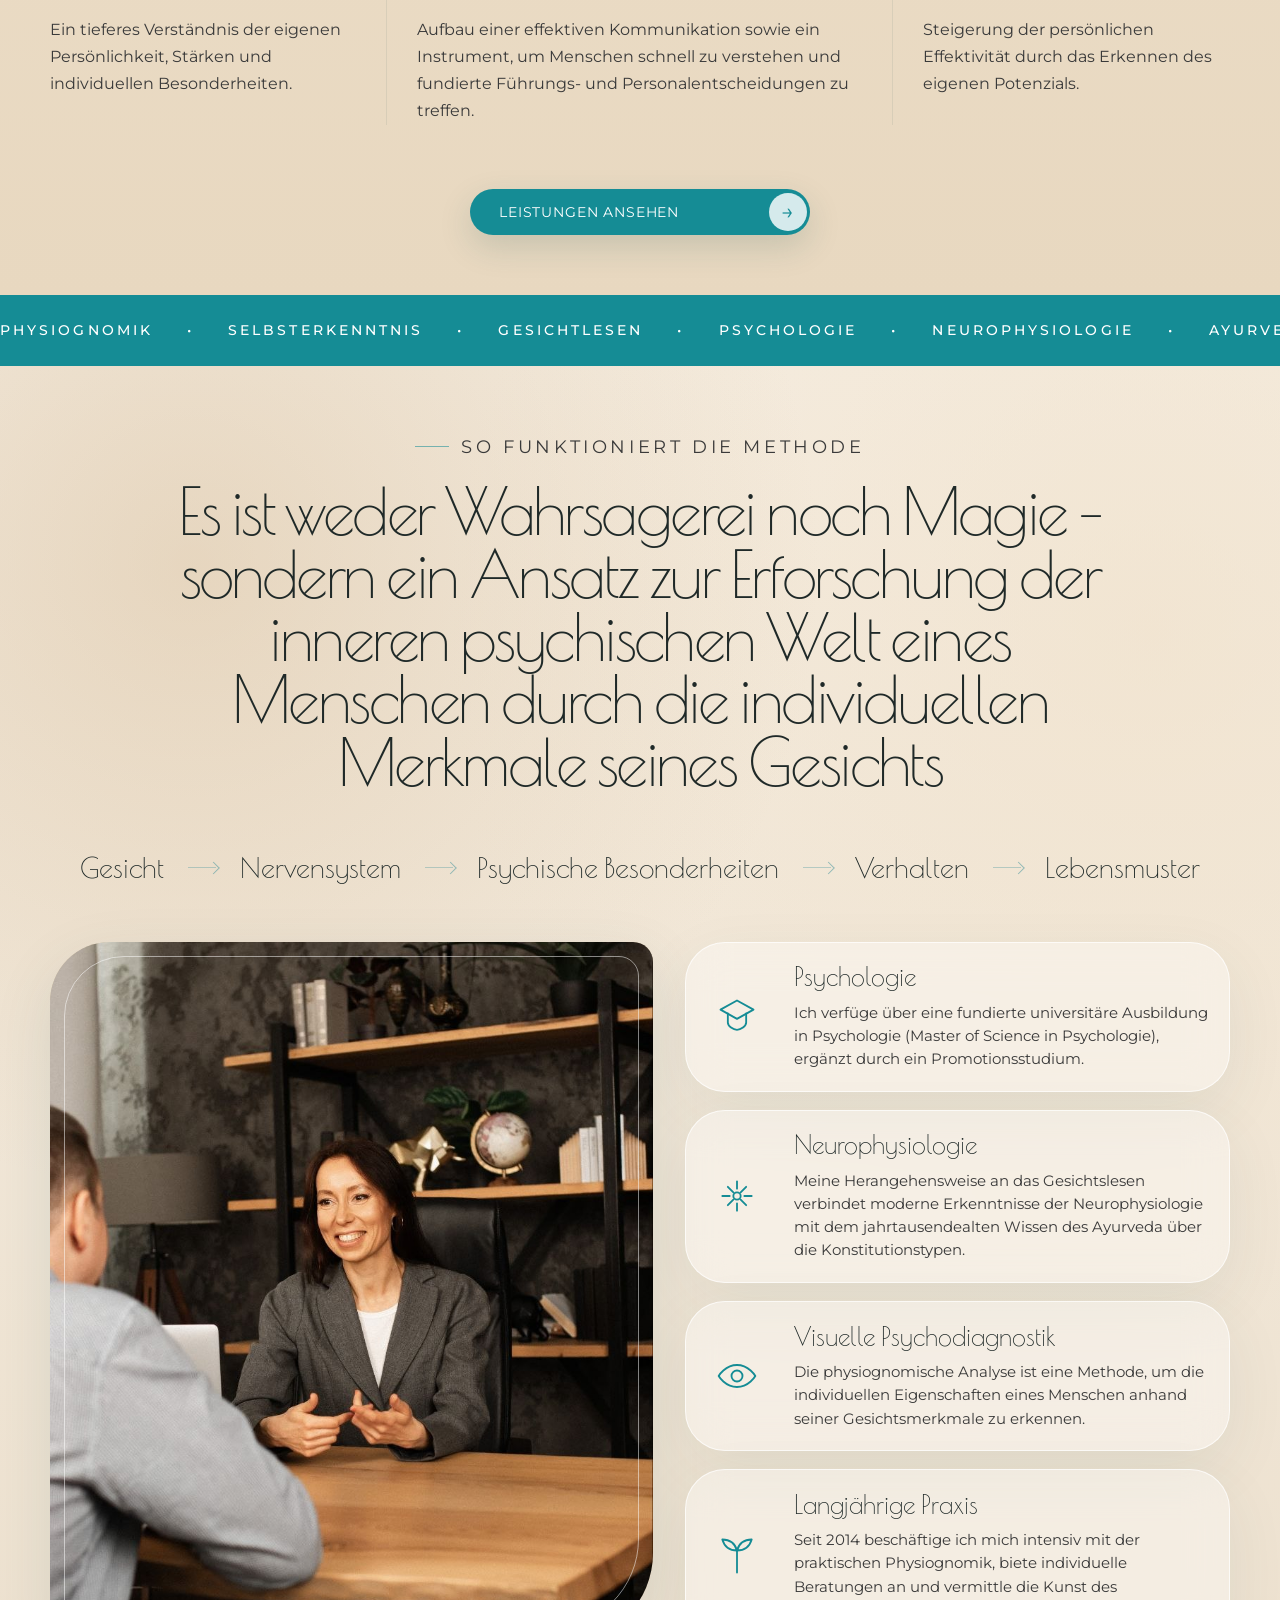
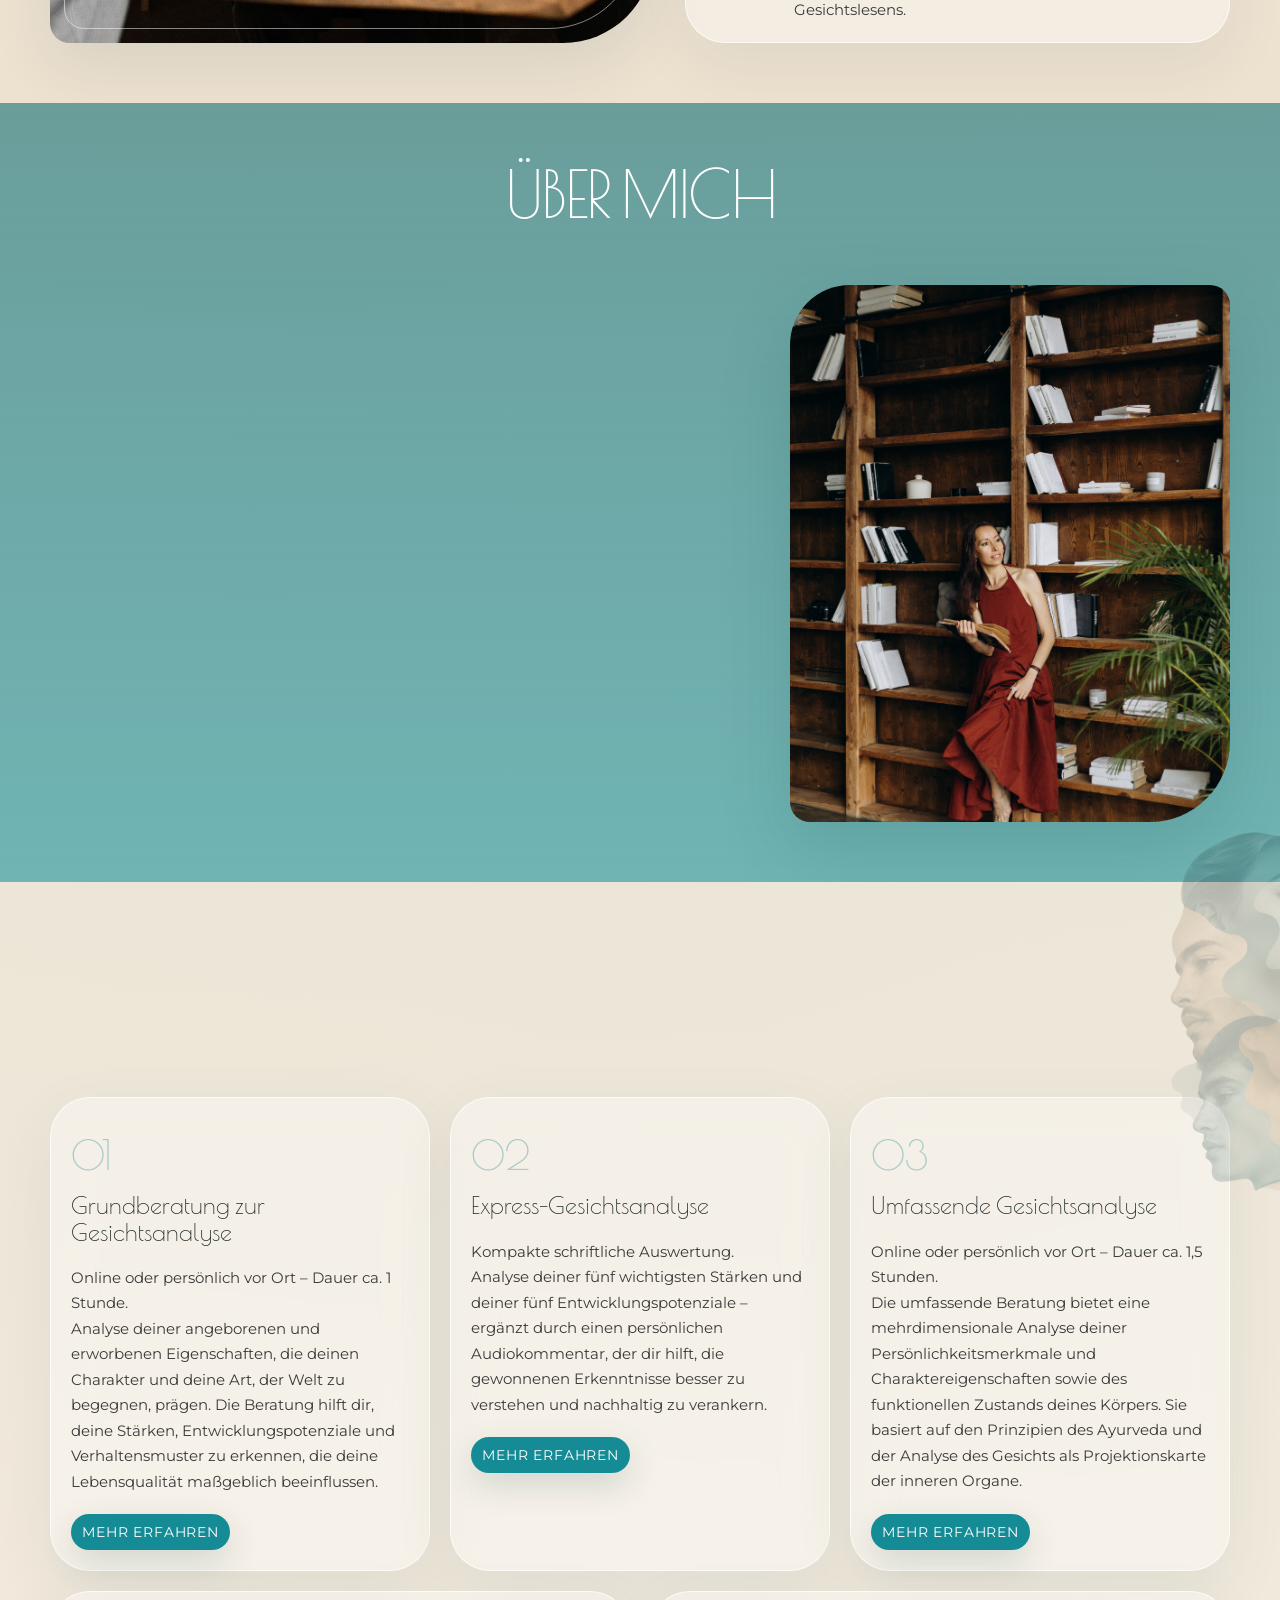
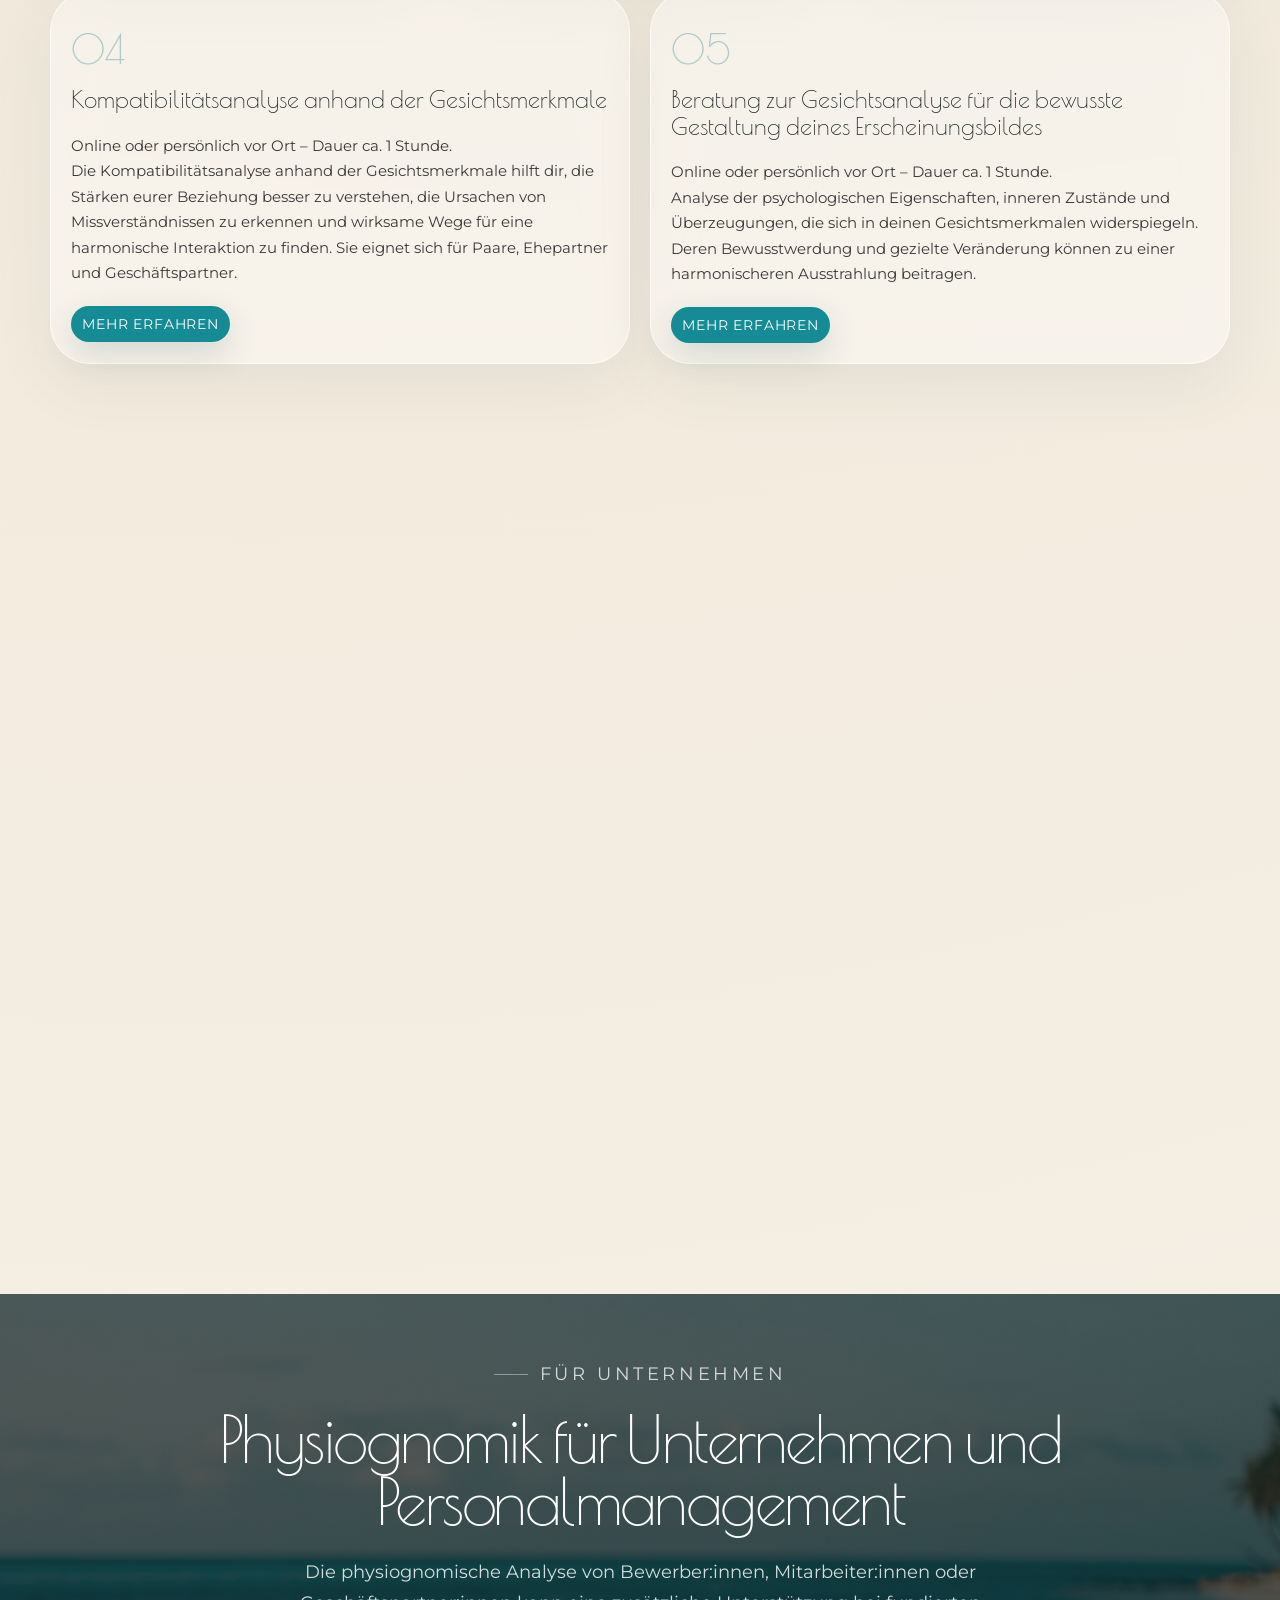
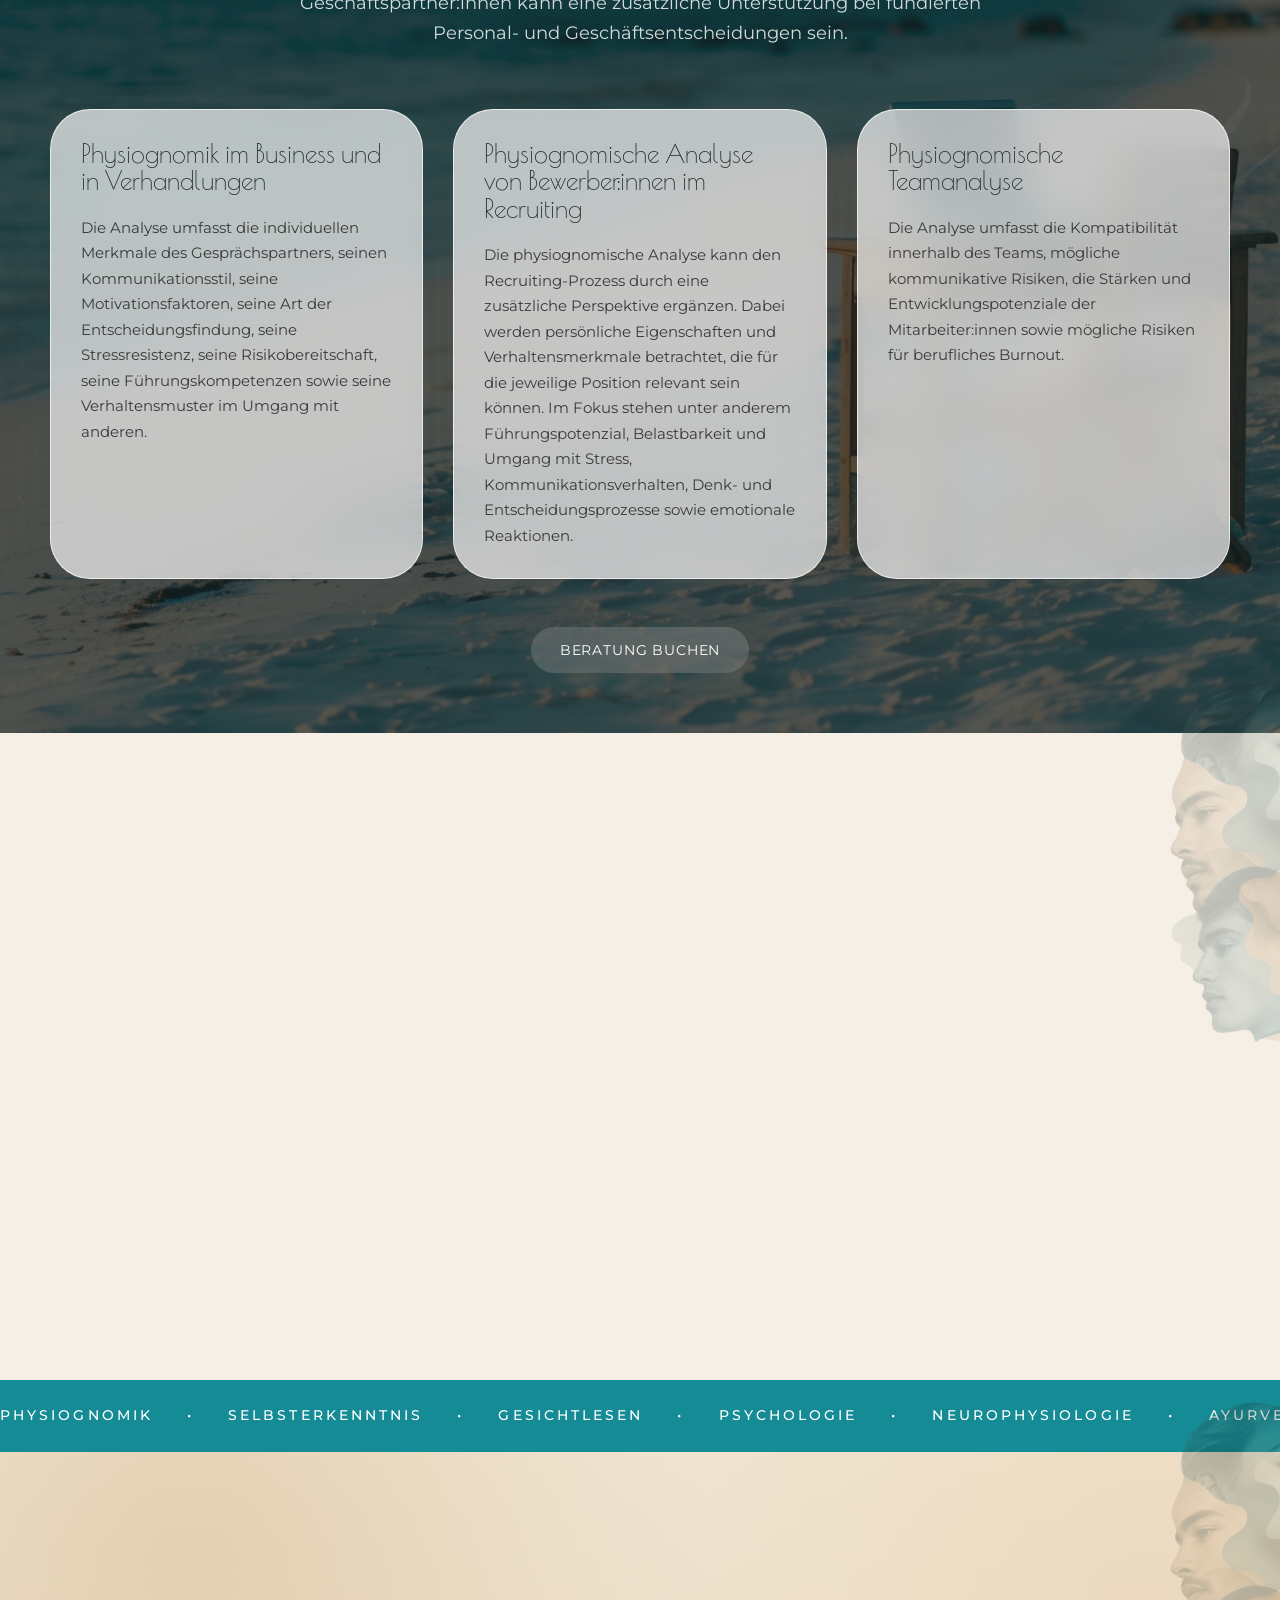
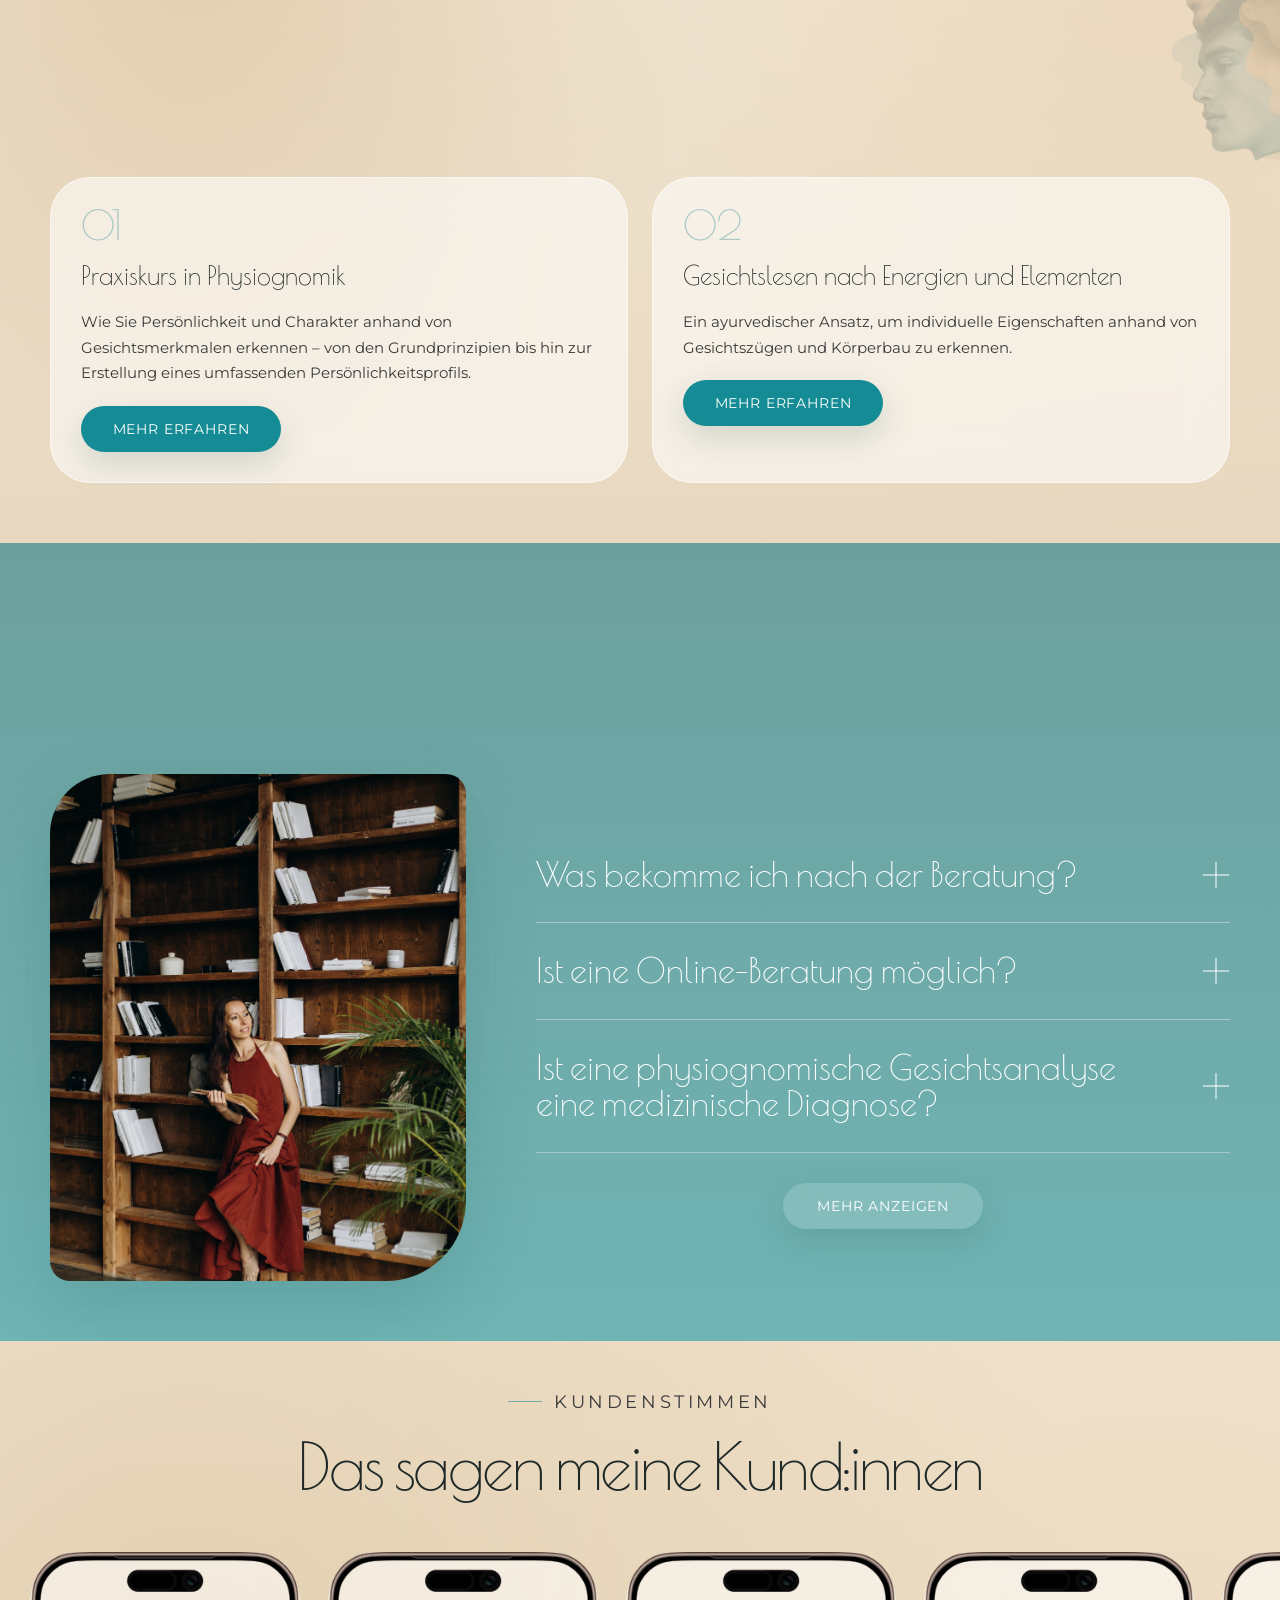
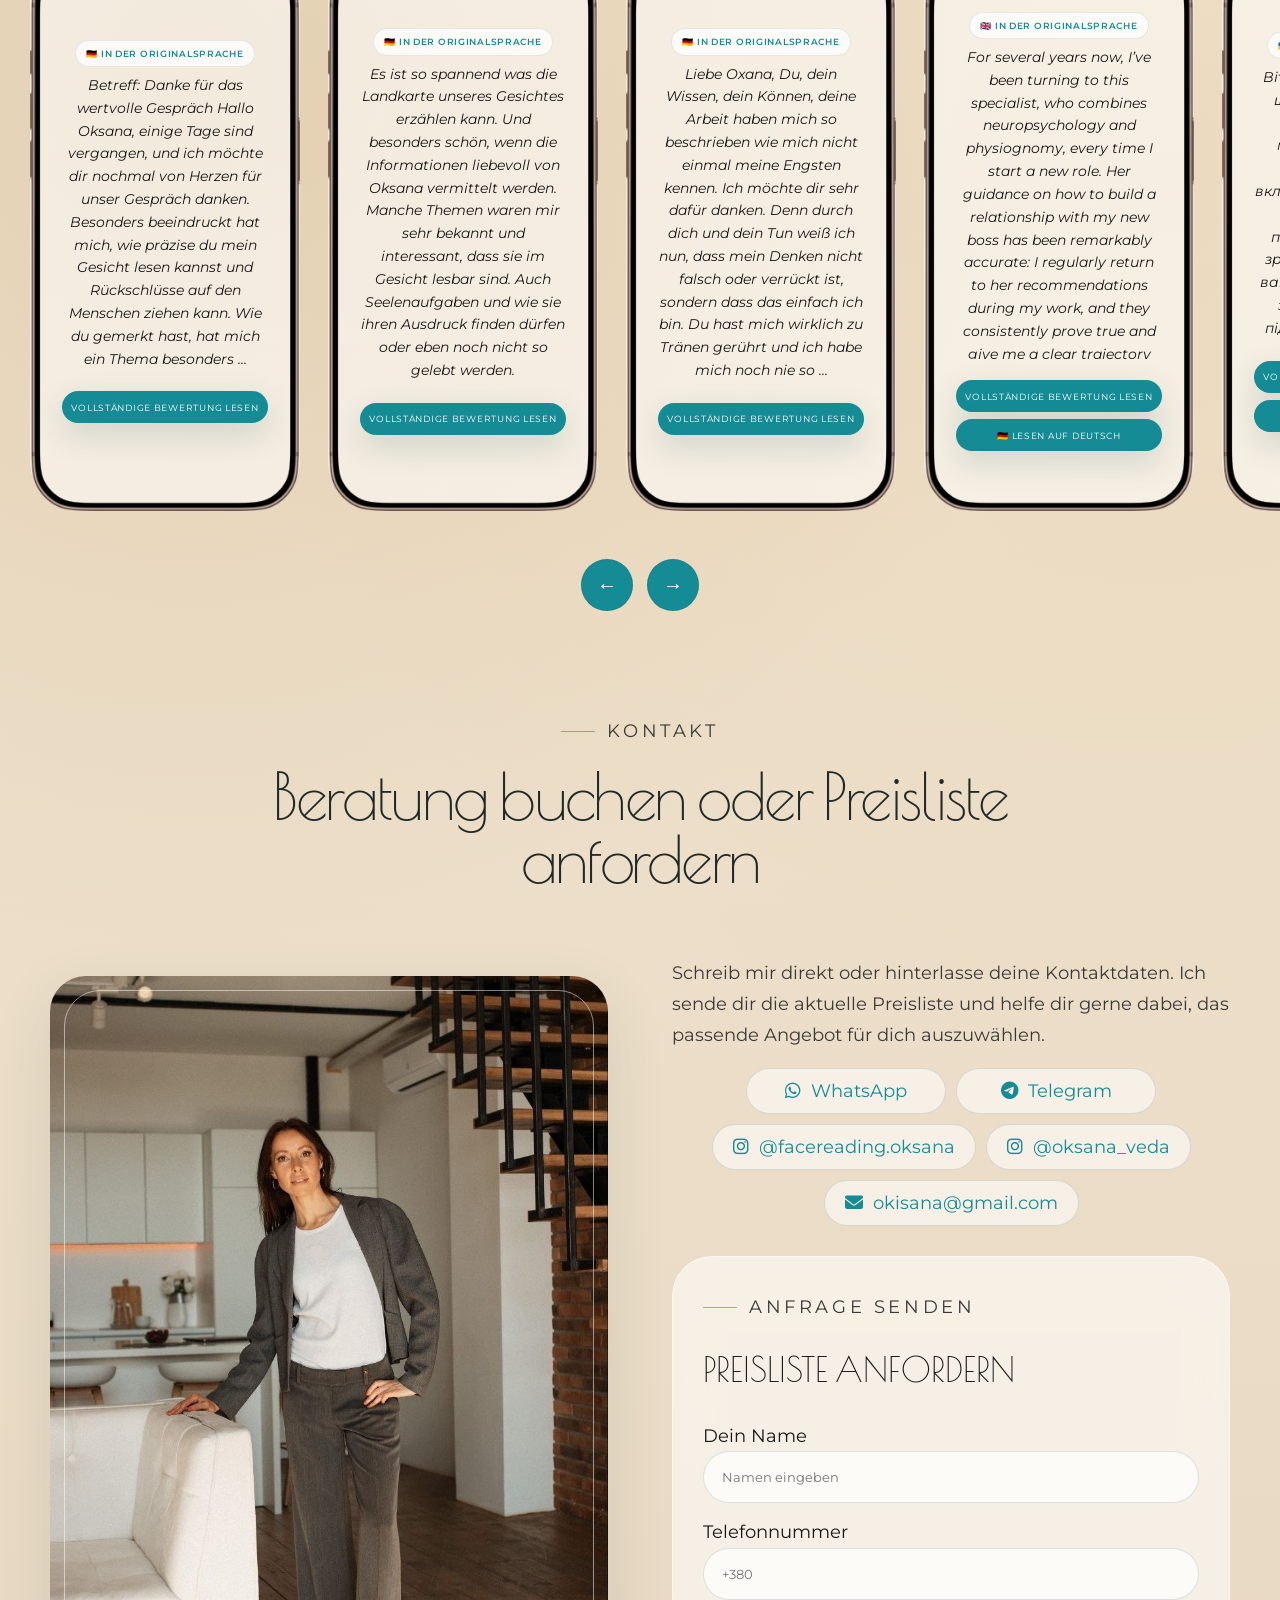
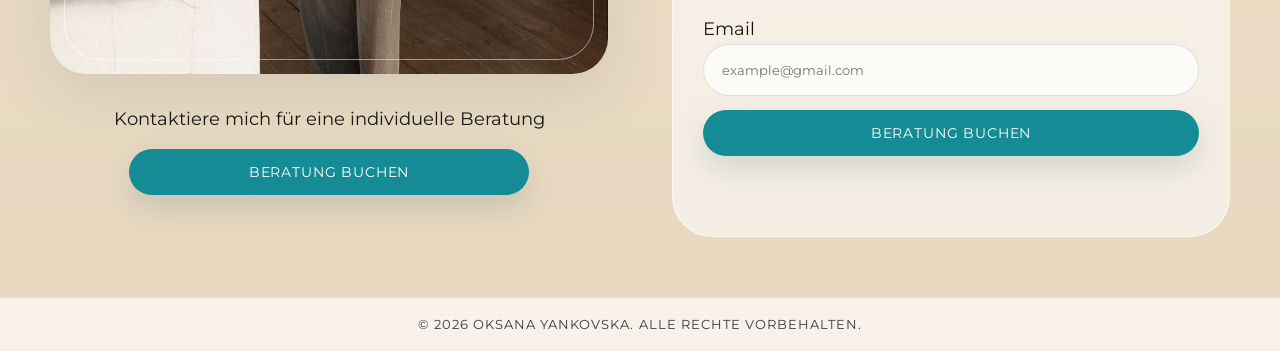
==== commit fe83f4ff: "Add files via upload" ====
--- a/de.html
+++ b/de.html
@@ -1649,7 +1649,7 @@
           </div>
           <div class="faq__grid">
             <div class="faq__photo fade-in">
-              <img src="img/Oksana.png" alt="Оксана Янковська" />
+              <img src="img/faq.jpg" alt="Оксана Янковська" />
             </div>
             <div class="faq-list fade-up">
               <div class="faq-item">
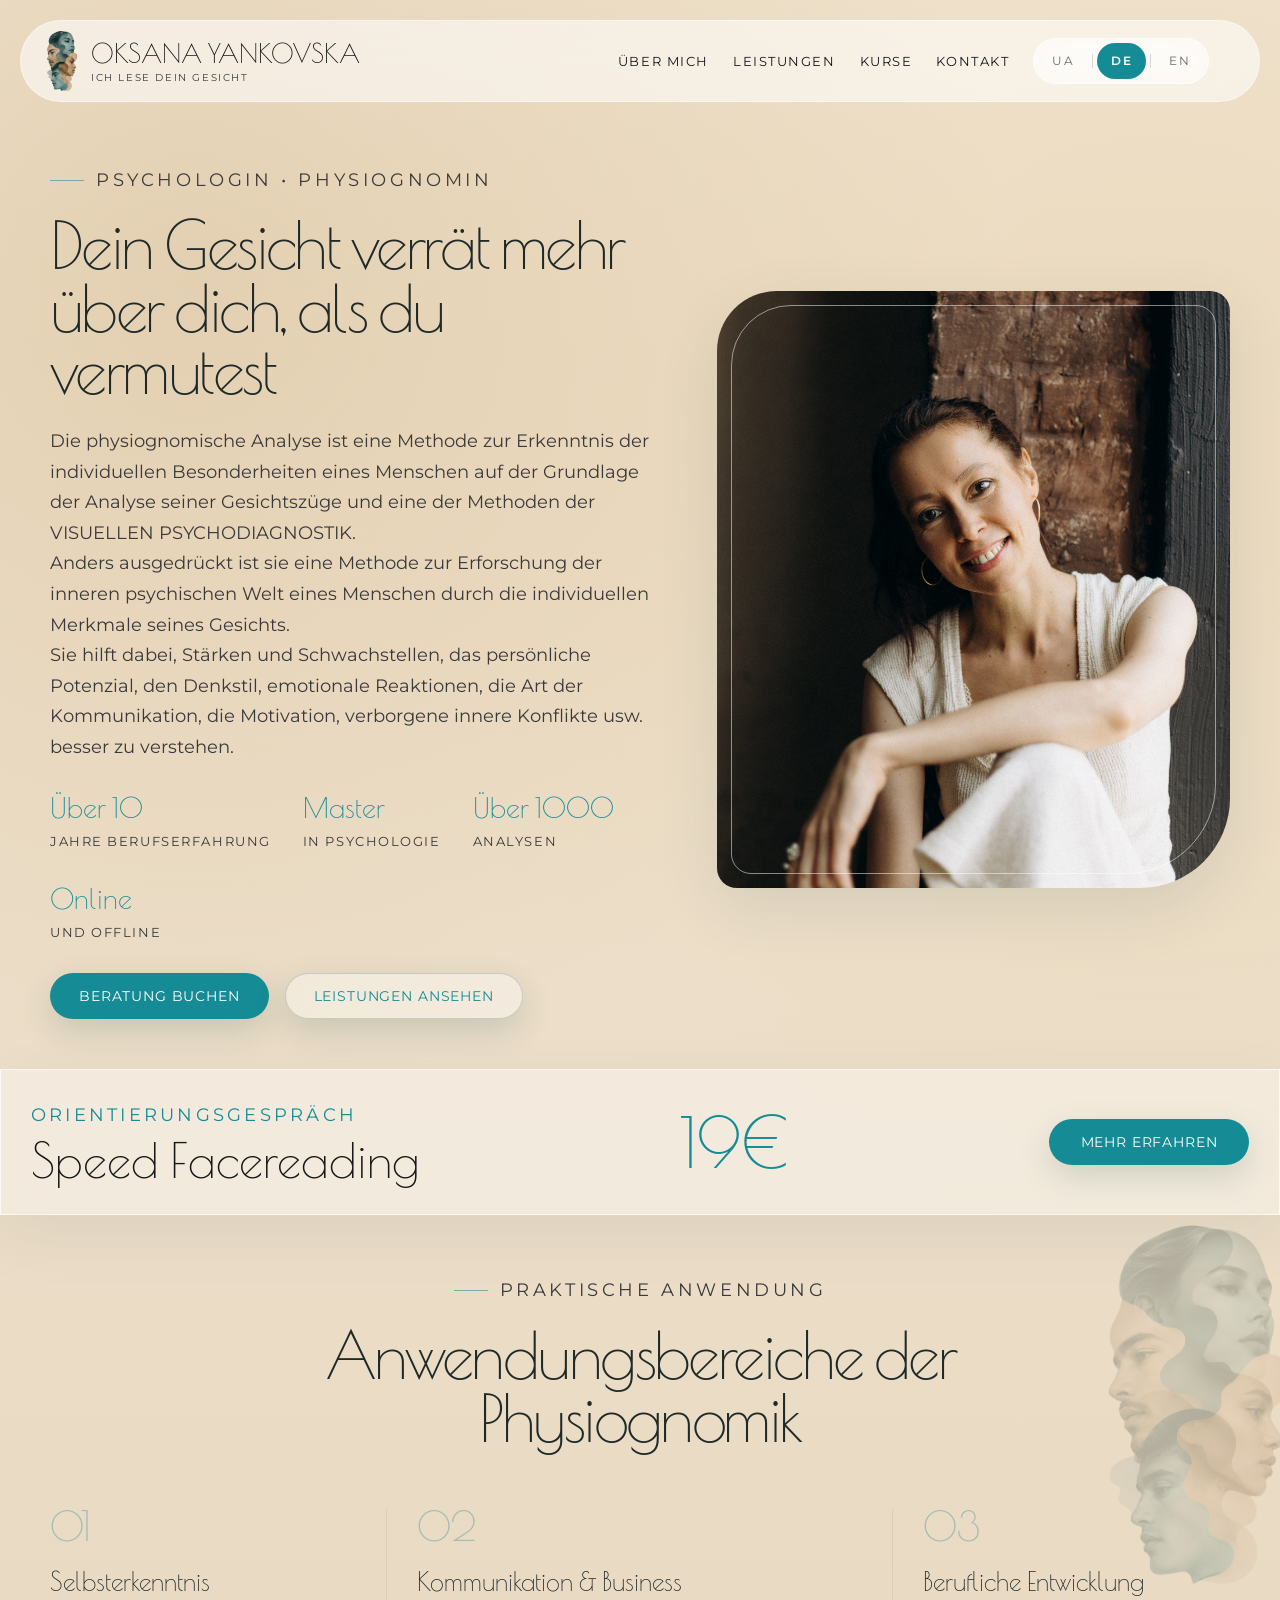
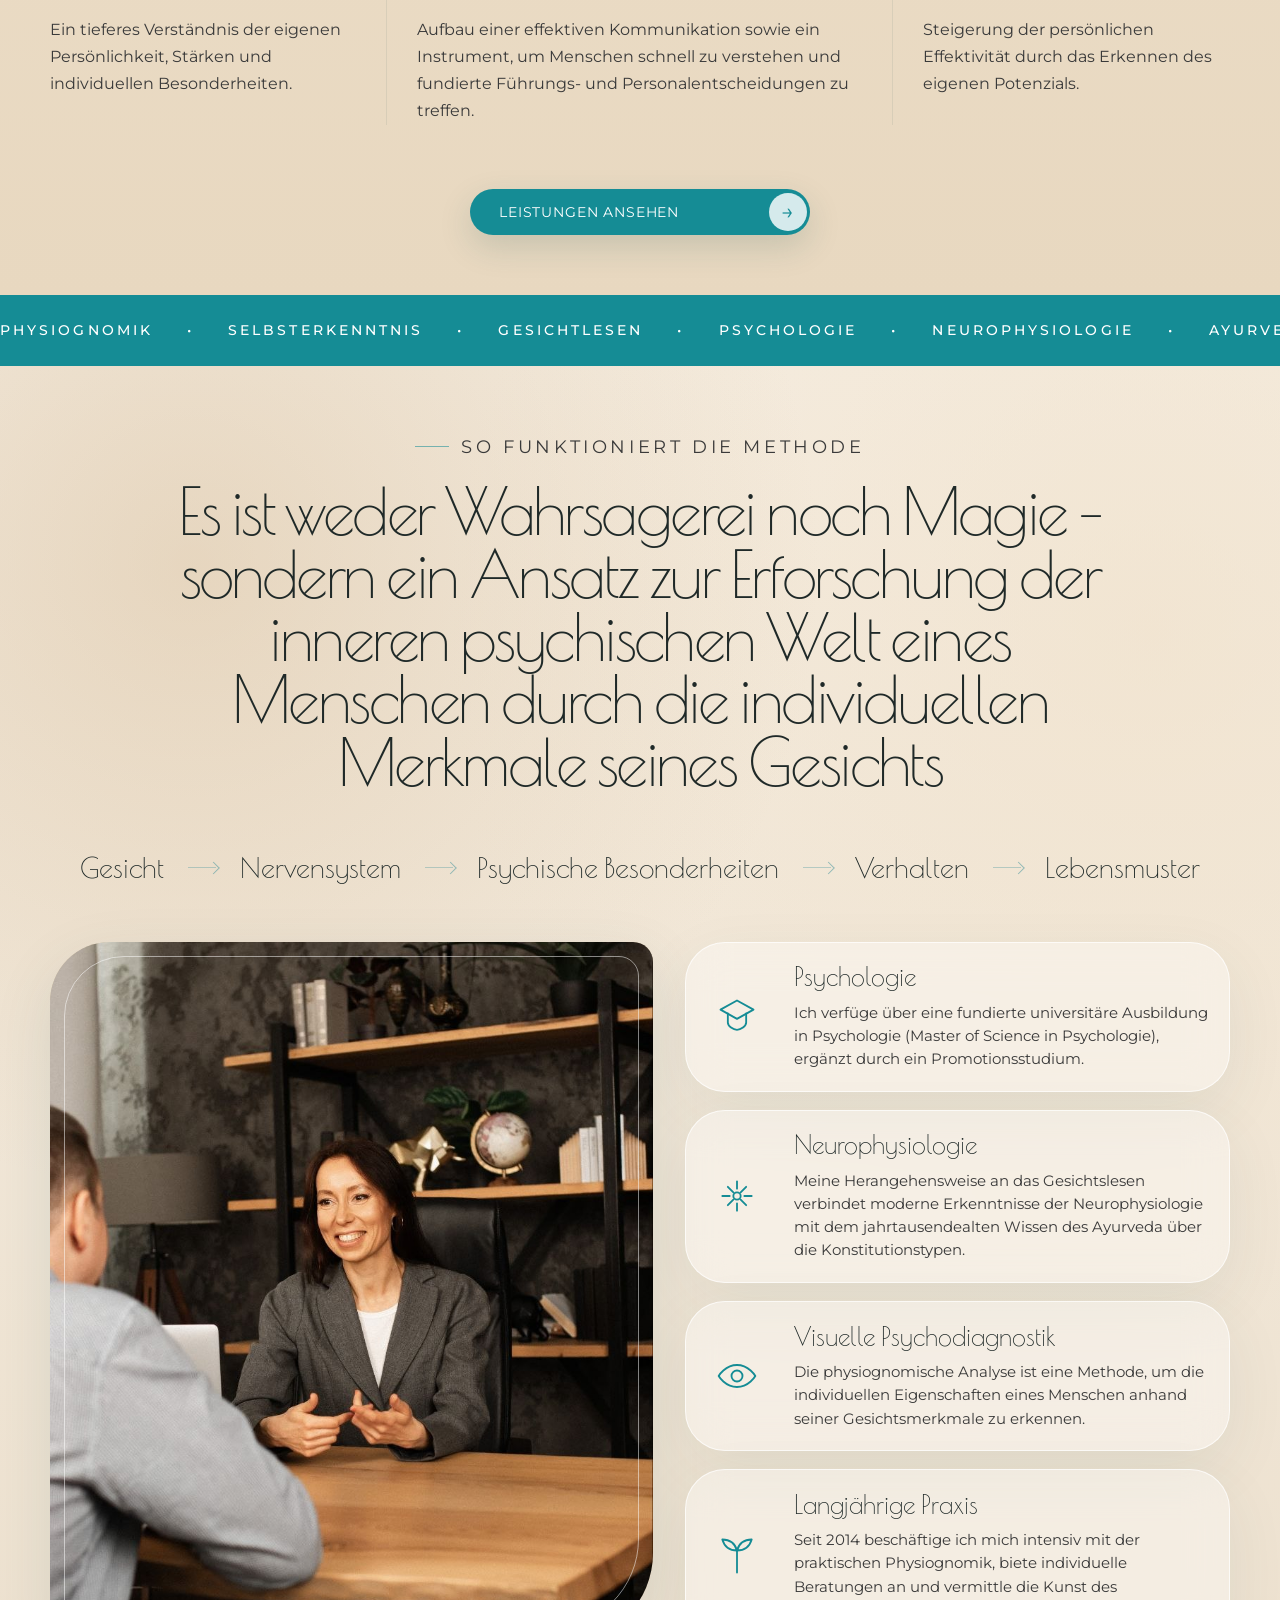
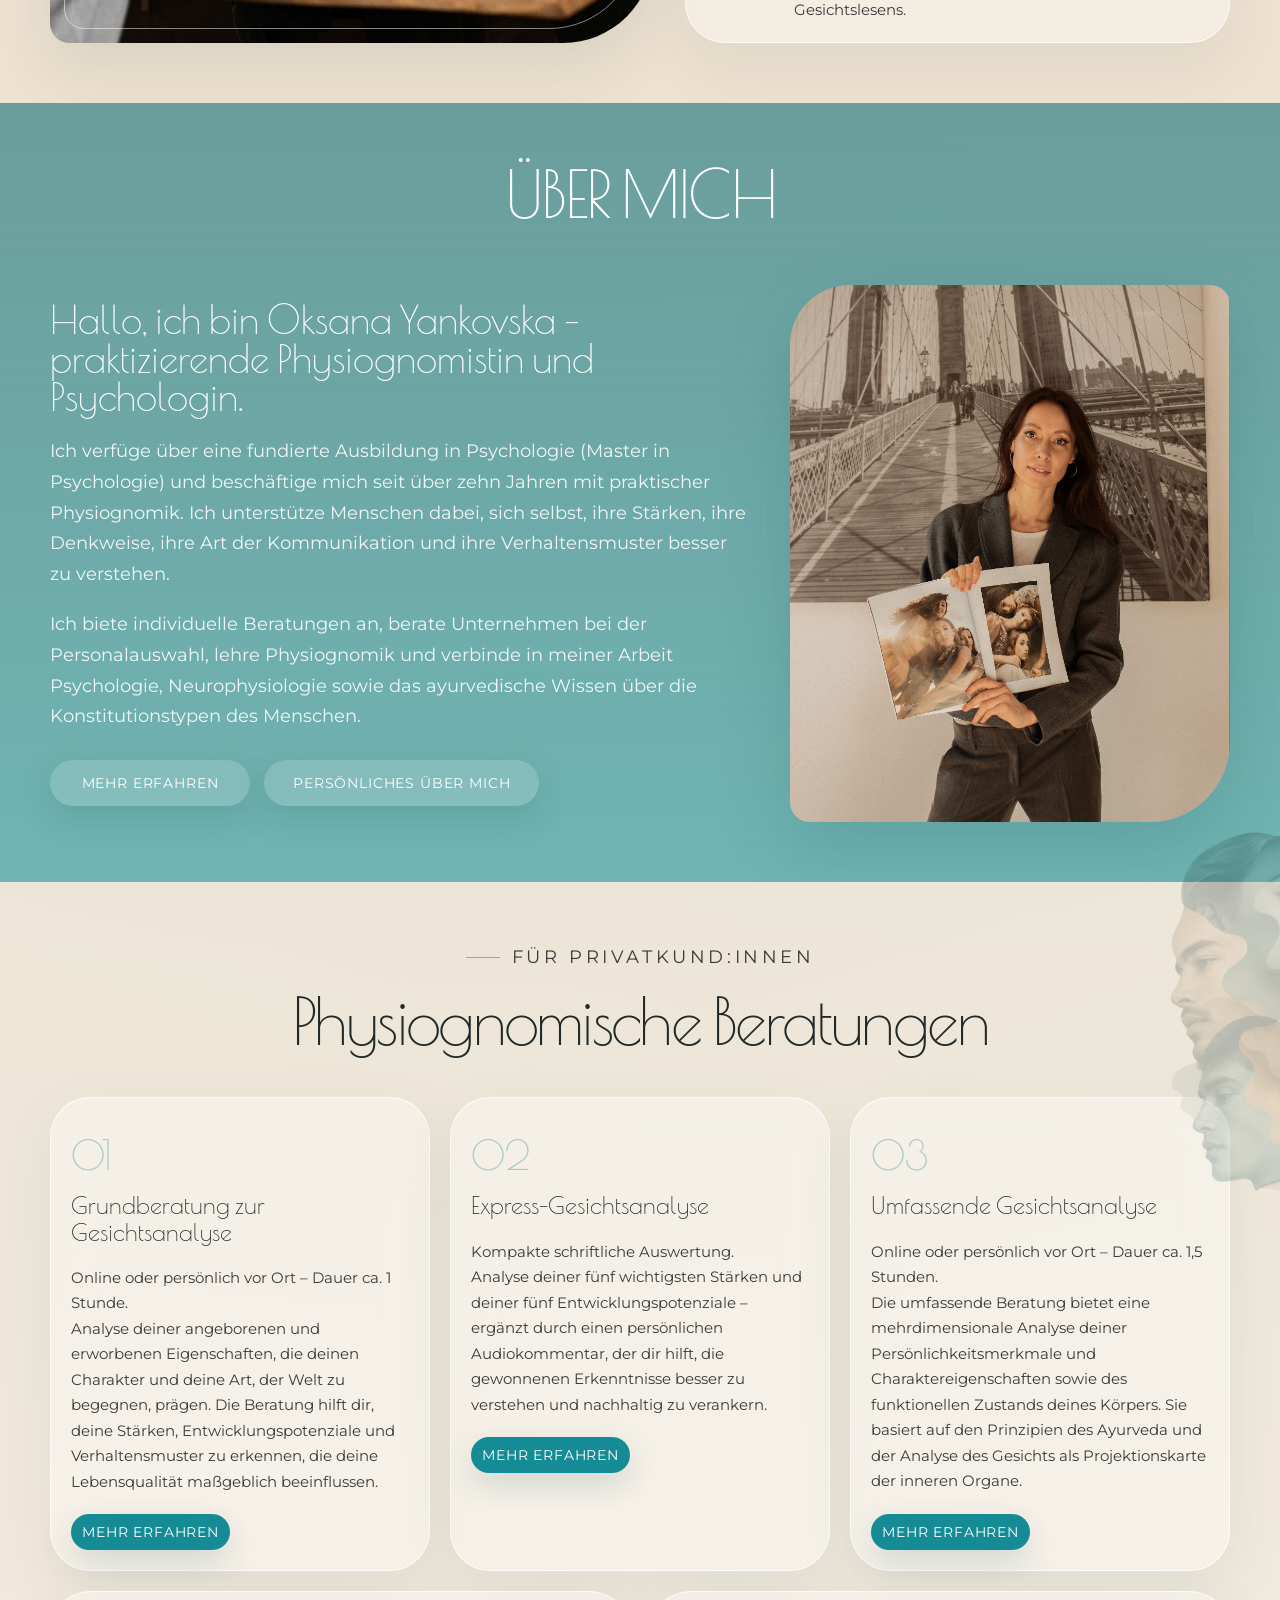
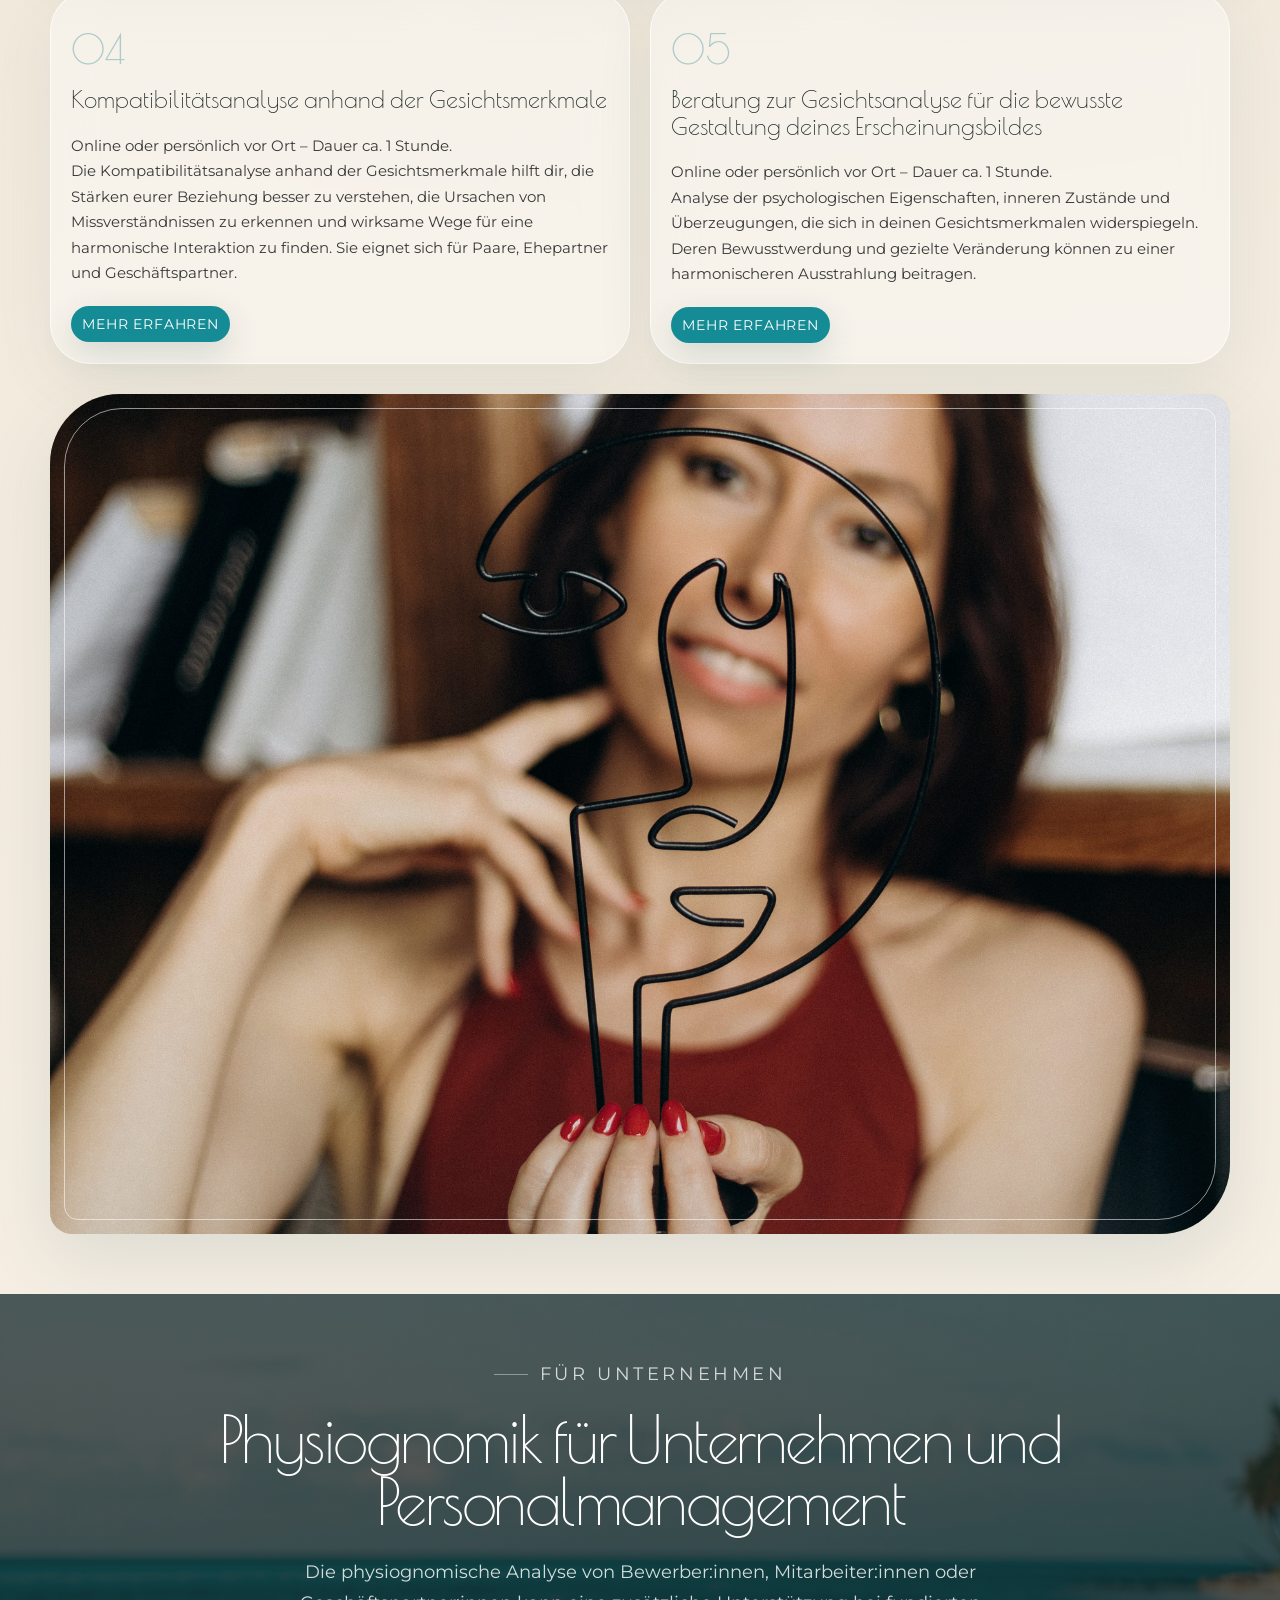
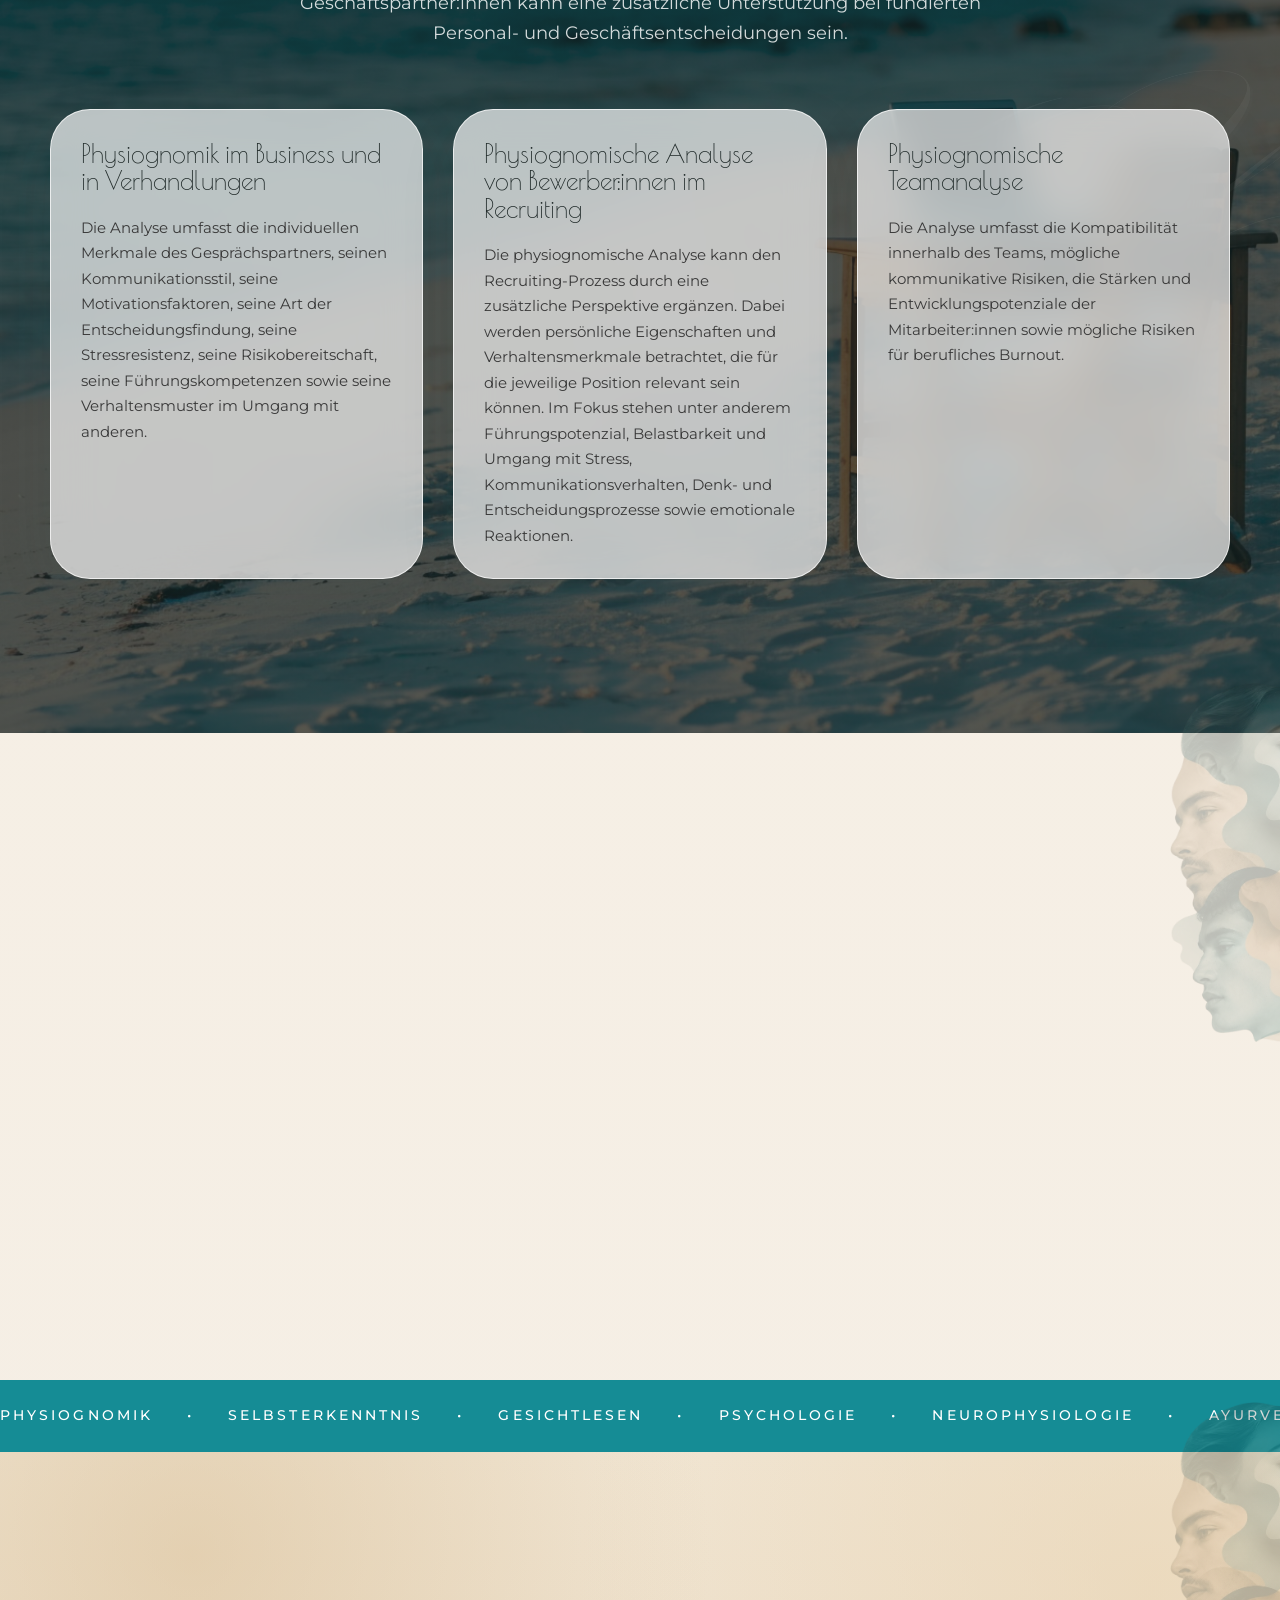
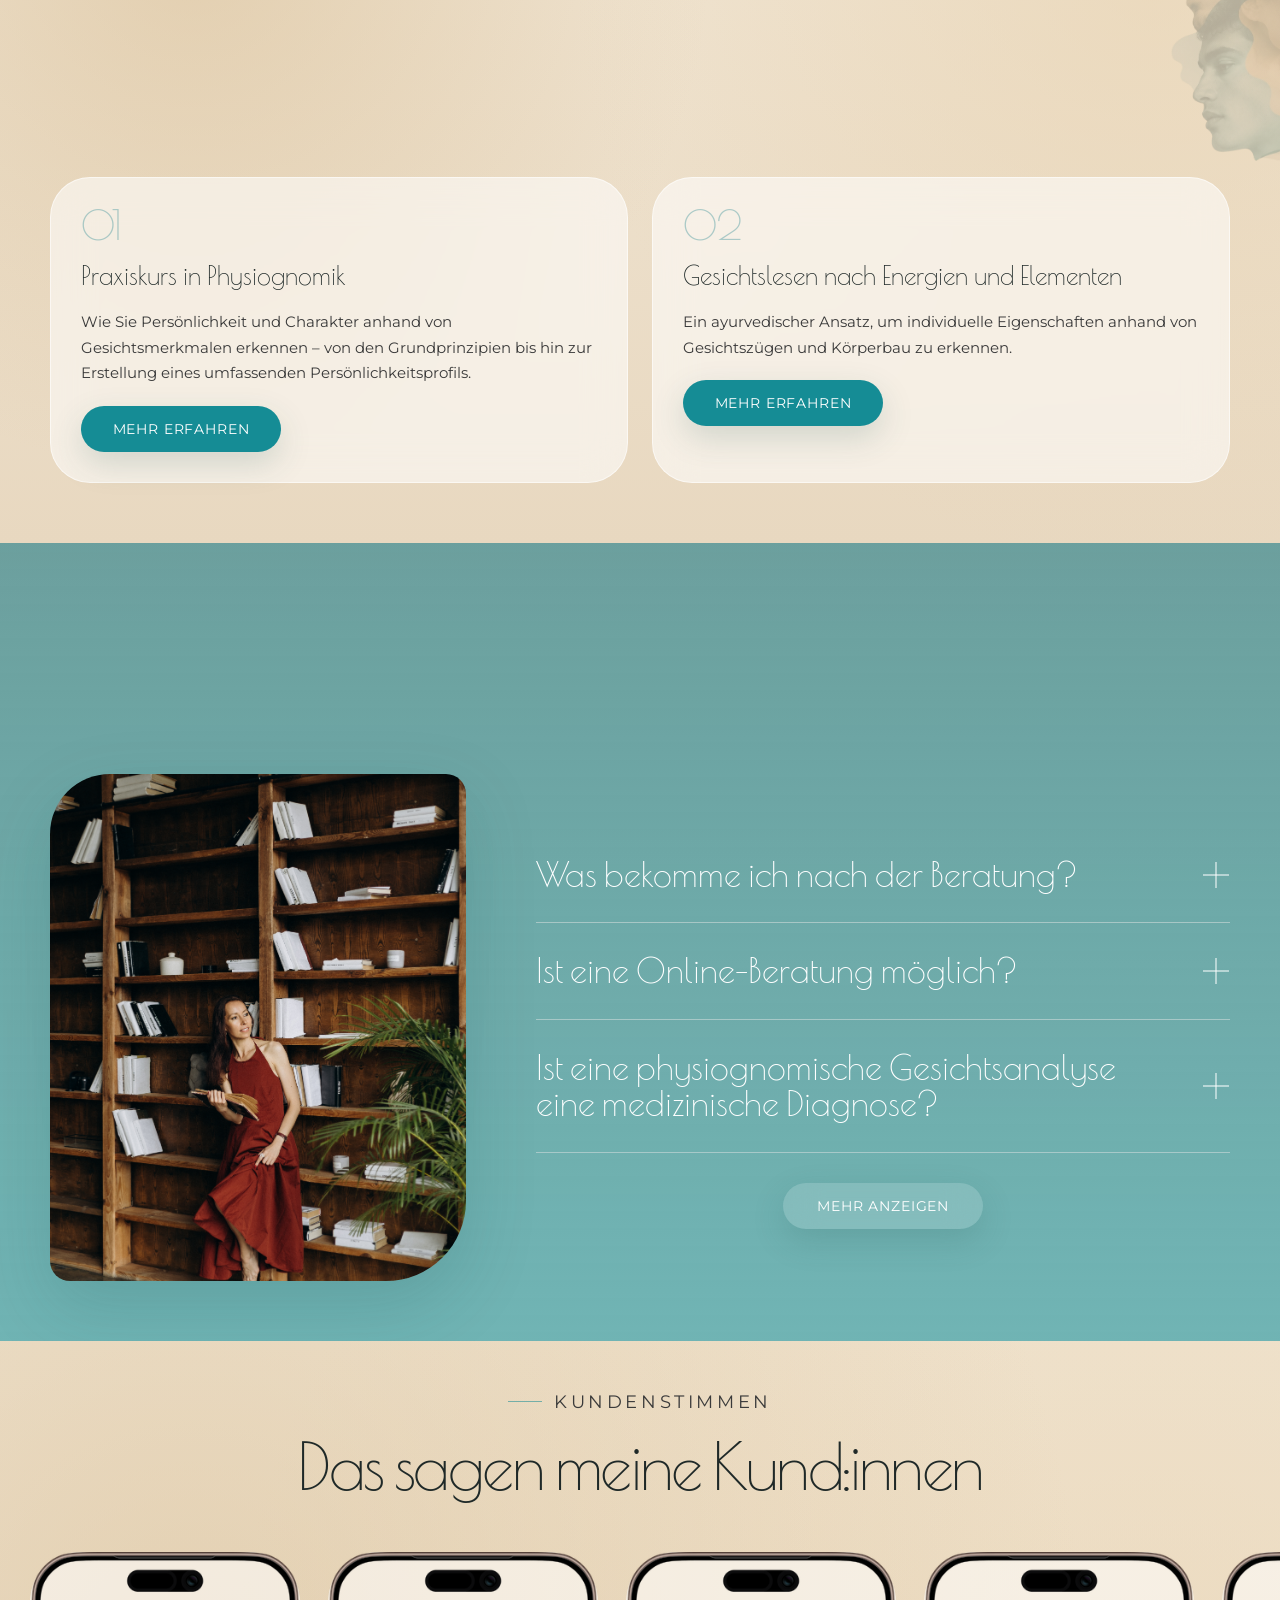
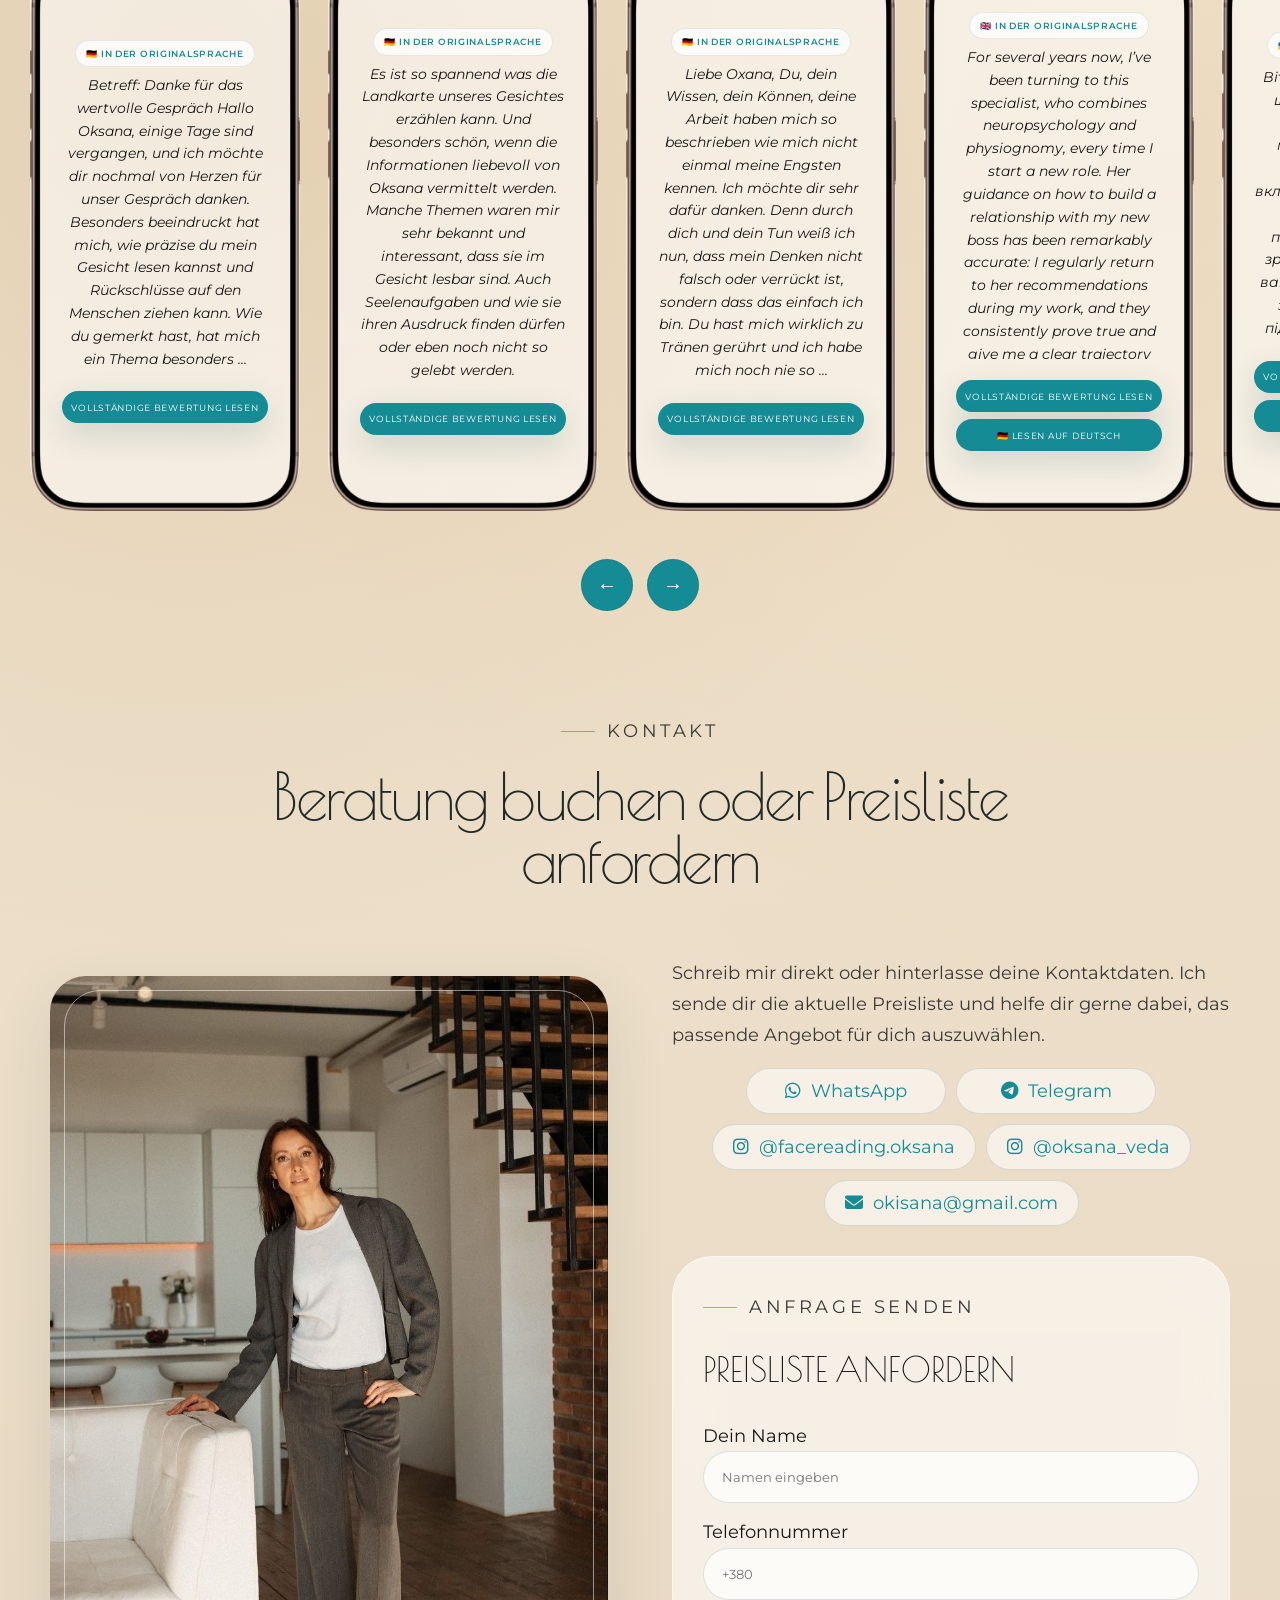
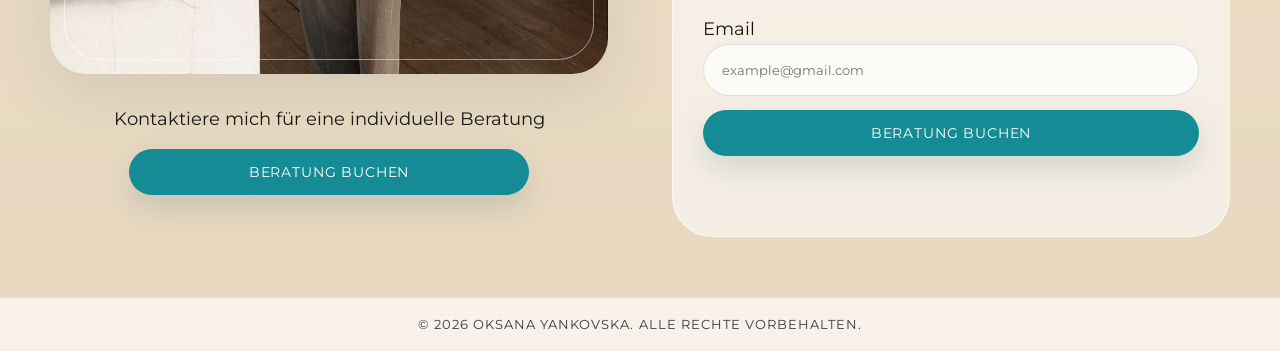
==== commit 4d2ab086: "Add files via upload" ====
--- a/de.html
+++ b/de.html
@@ -426,7 +426,7 @@
             </article>
 
             <div class="faq__photo">
-              <img src="img/faq.jpg" alt="Оксана Янковська" />
+              <img src="img/oksana.jpeg" alt="Оксана Янковська" />
             </div>
           </div>
         </div>
